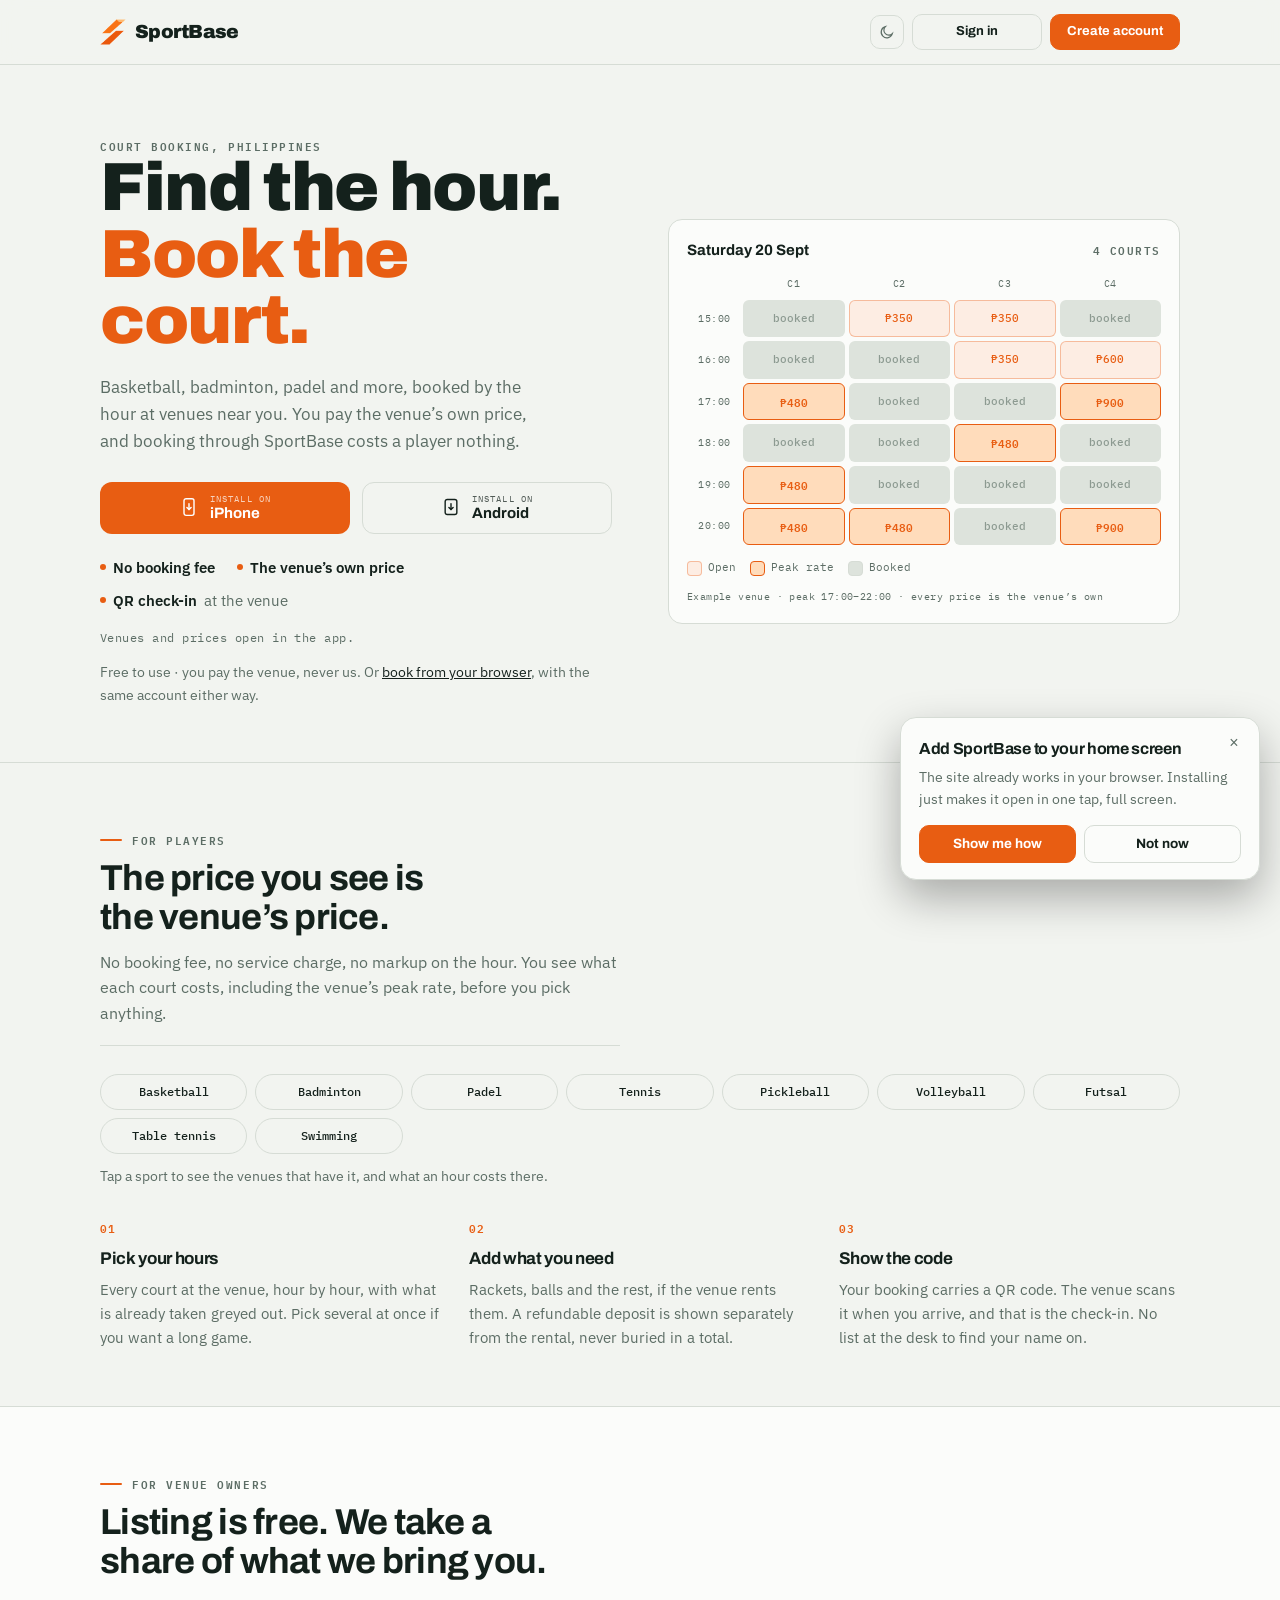
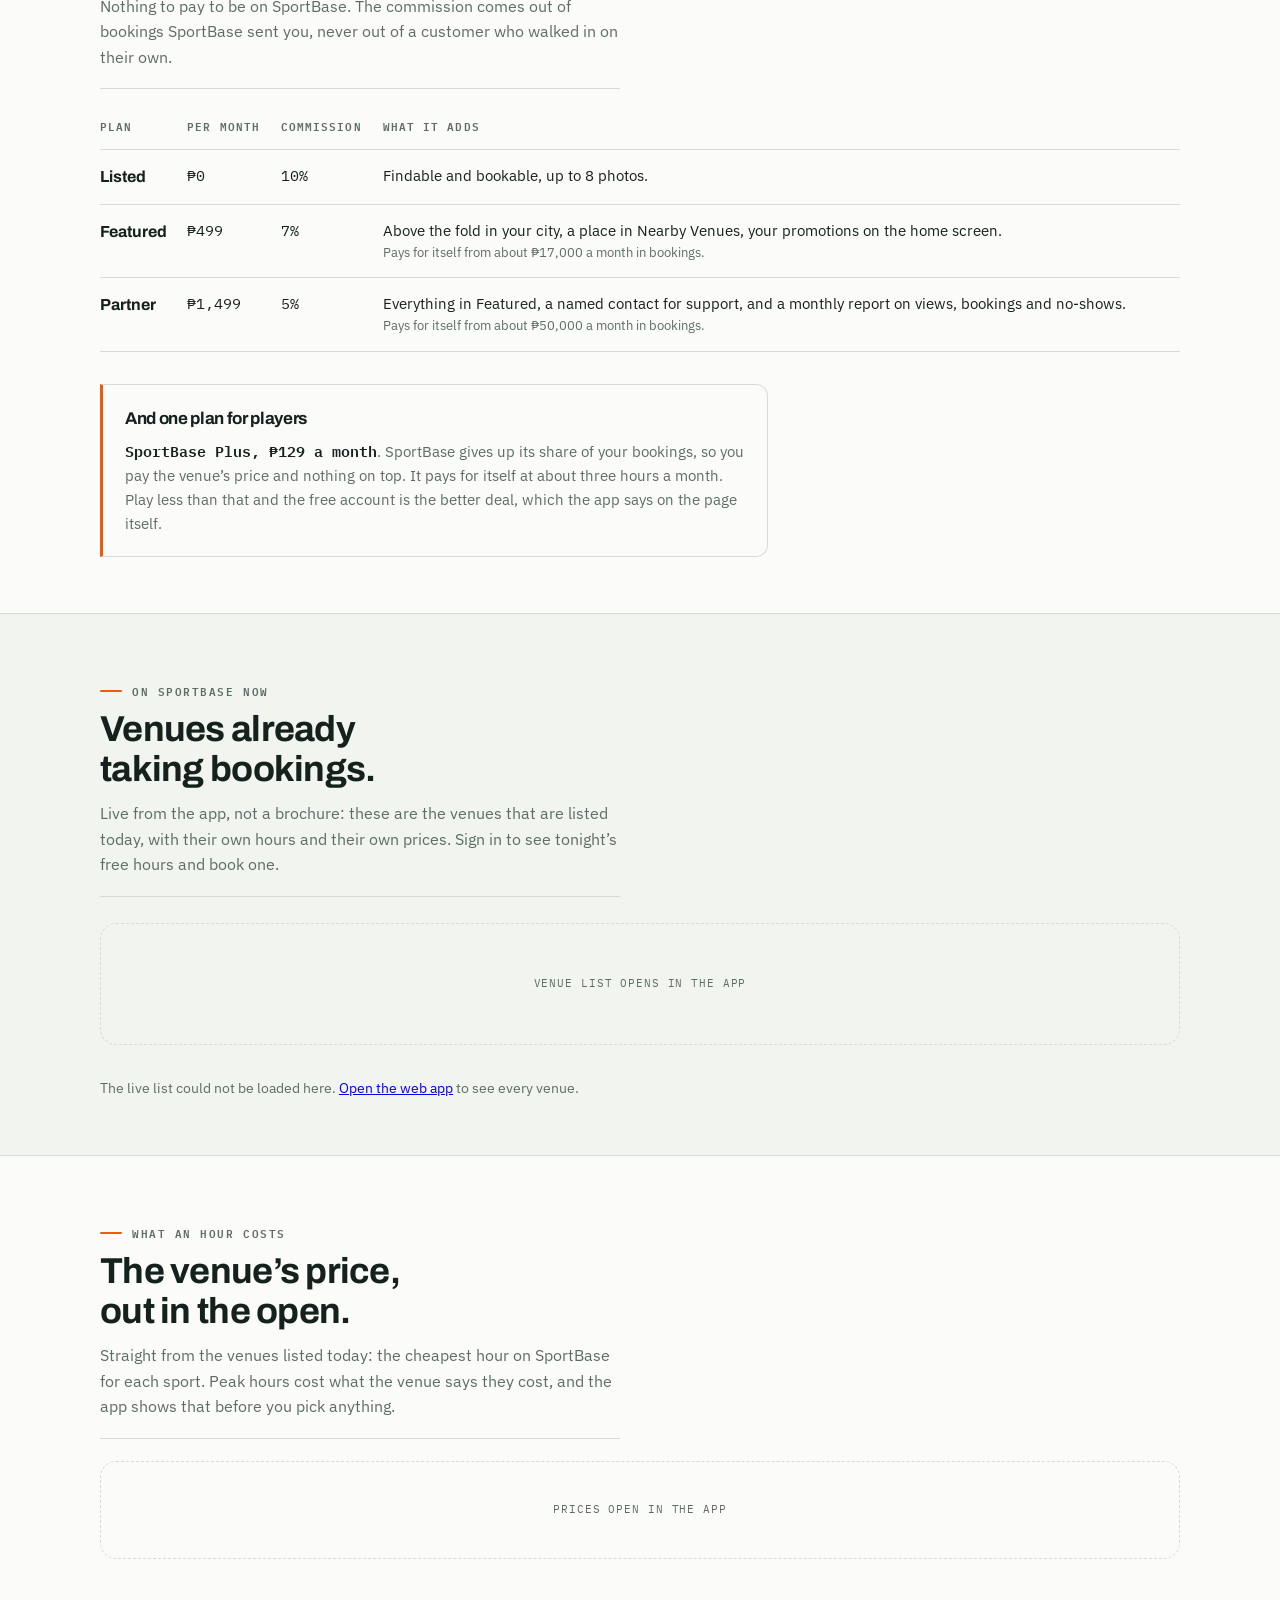
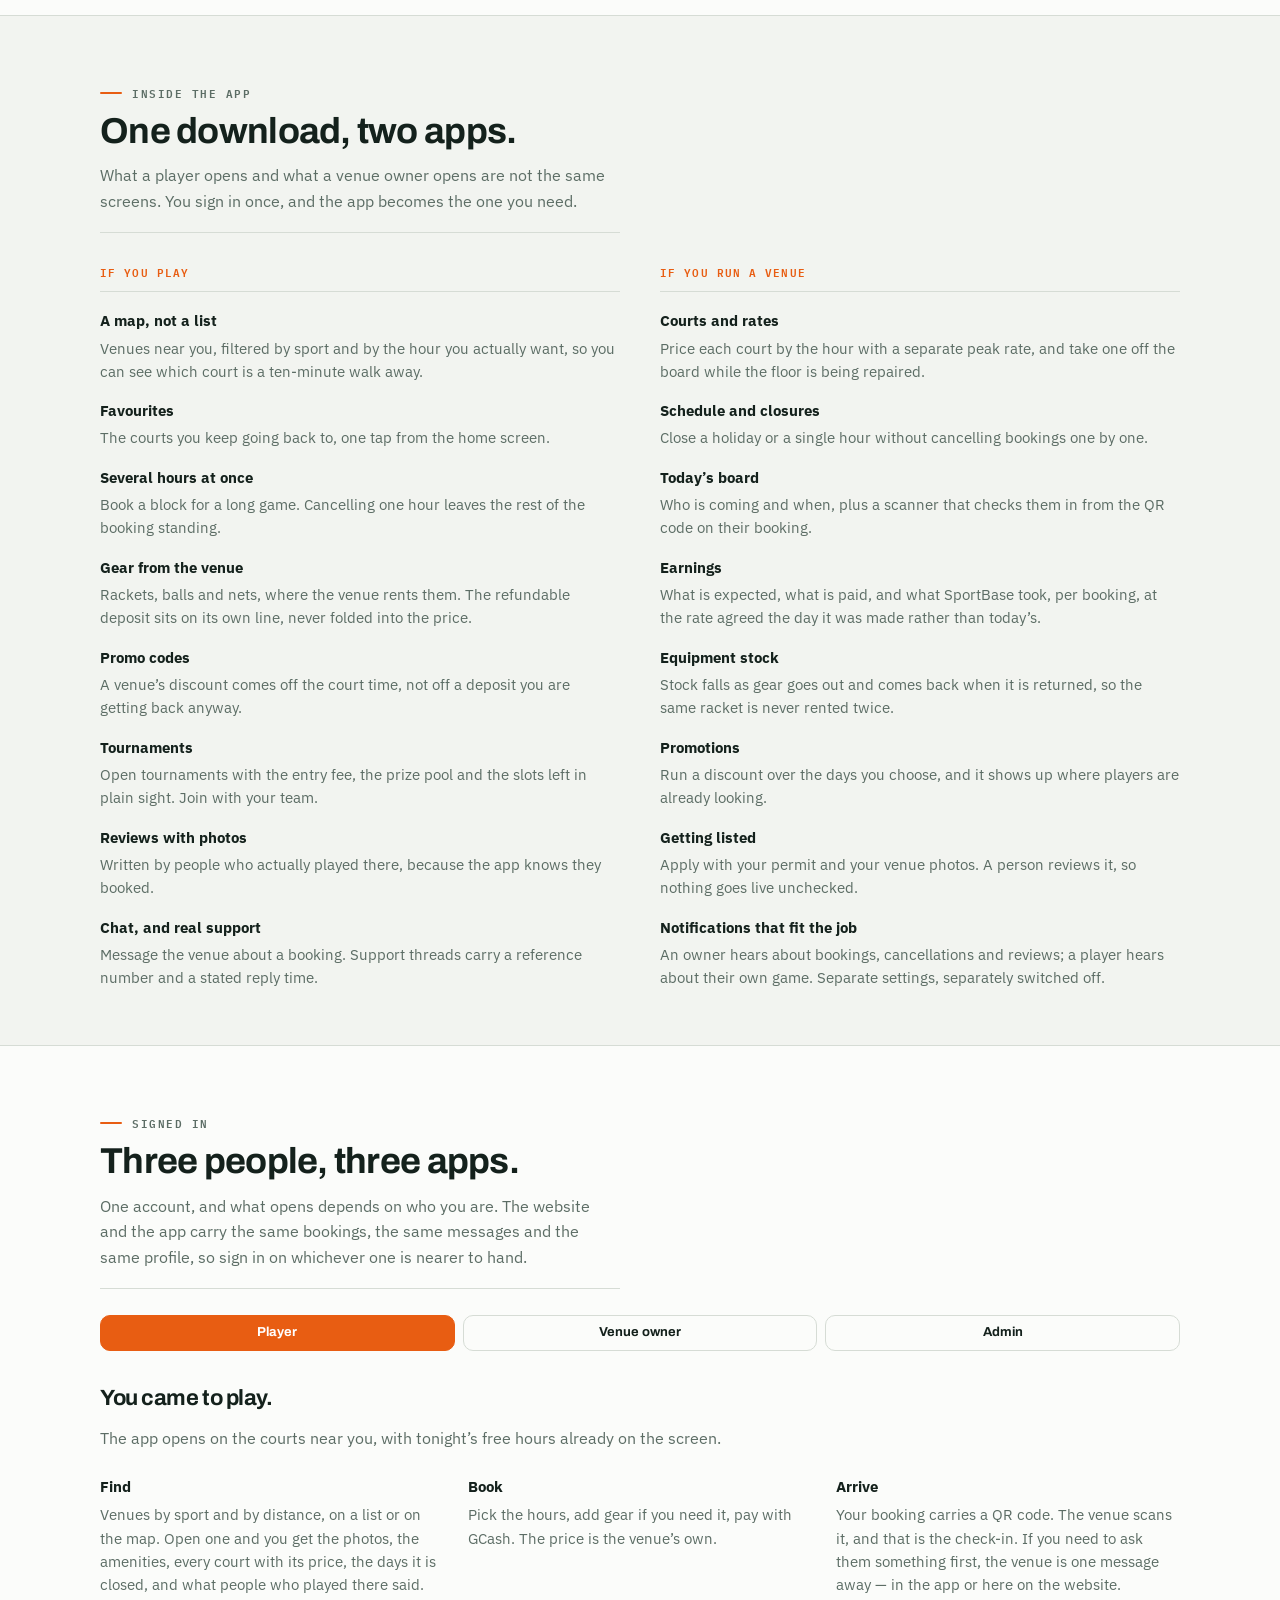
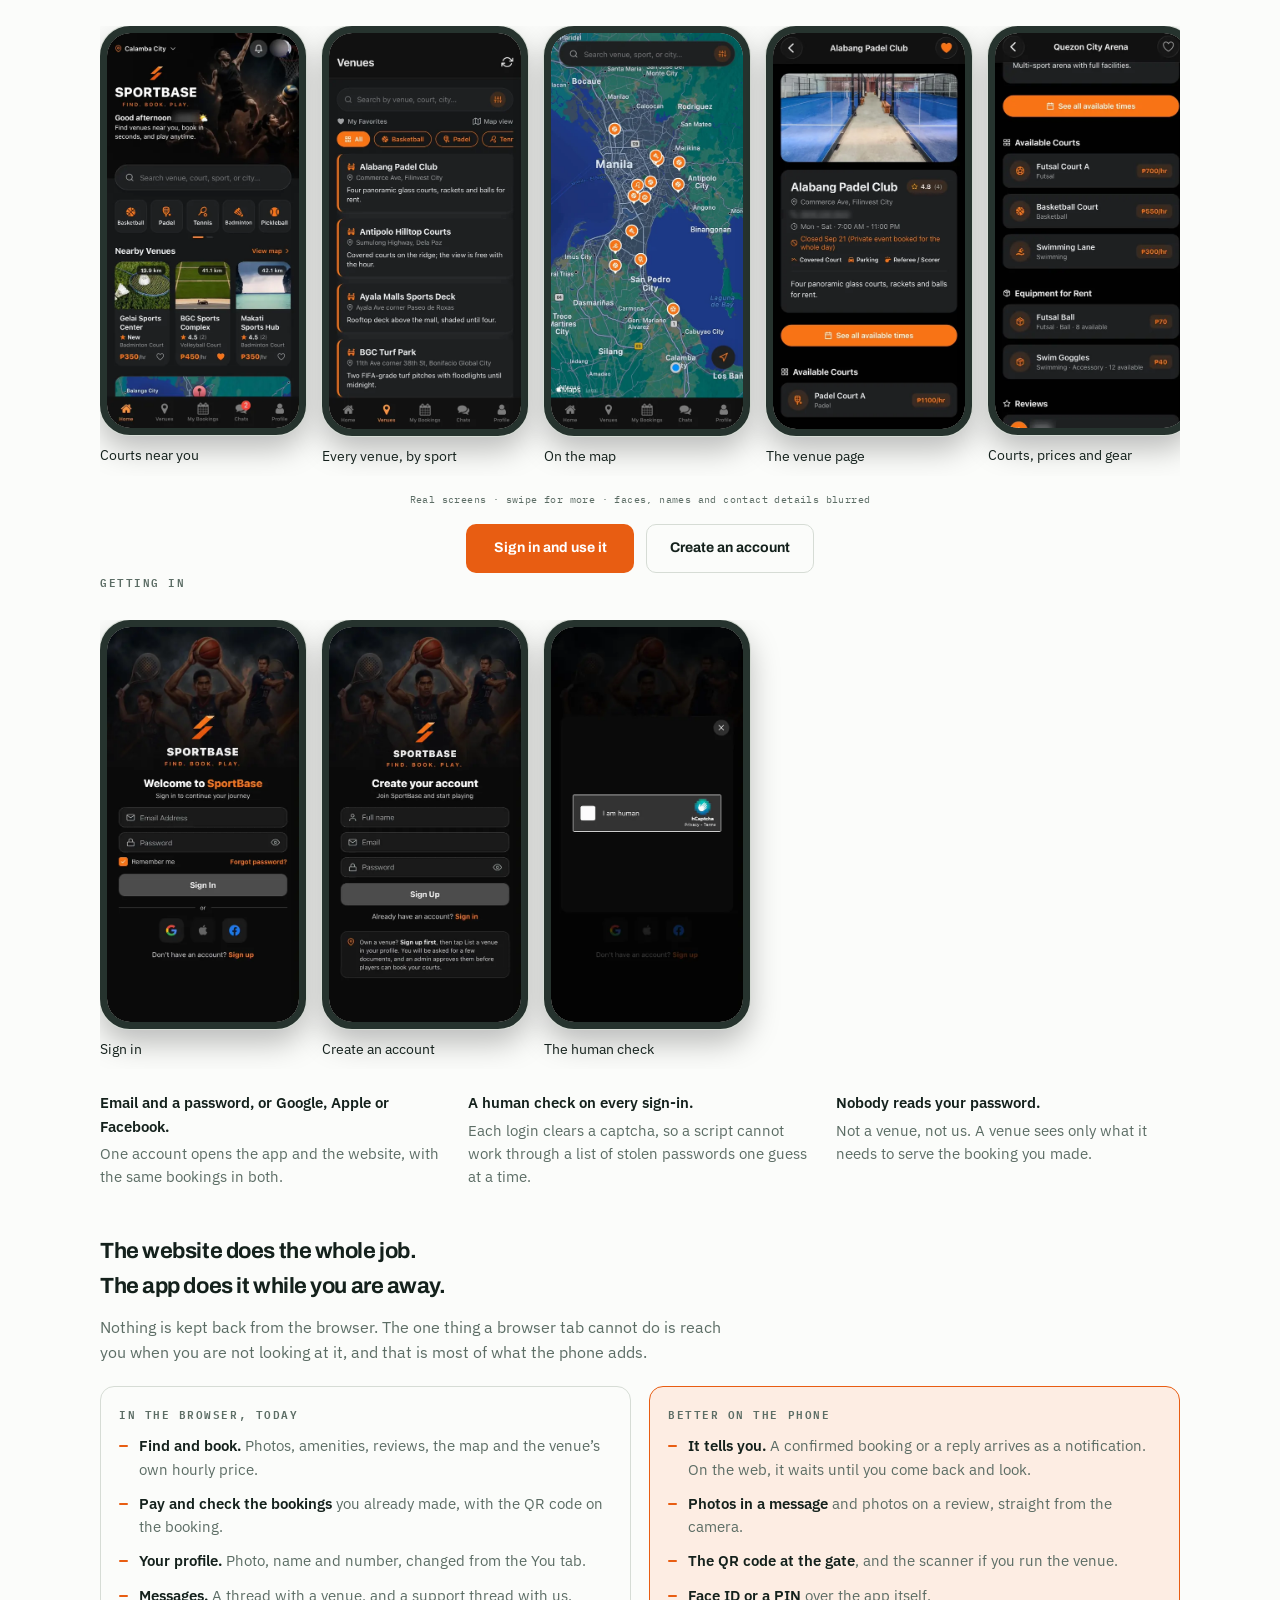
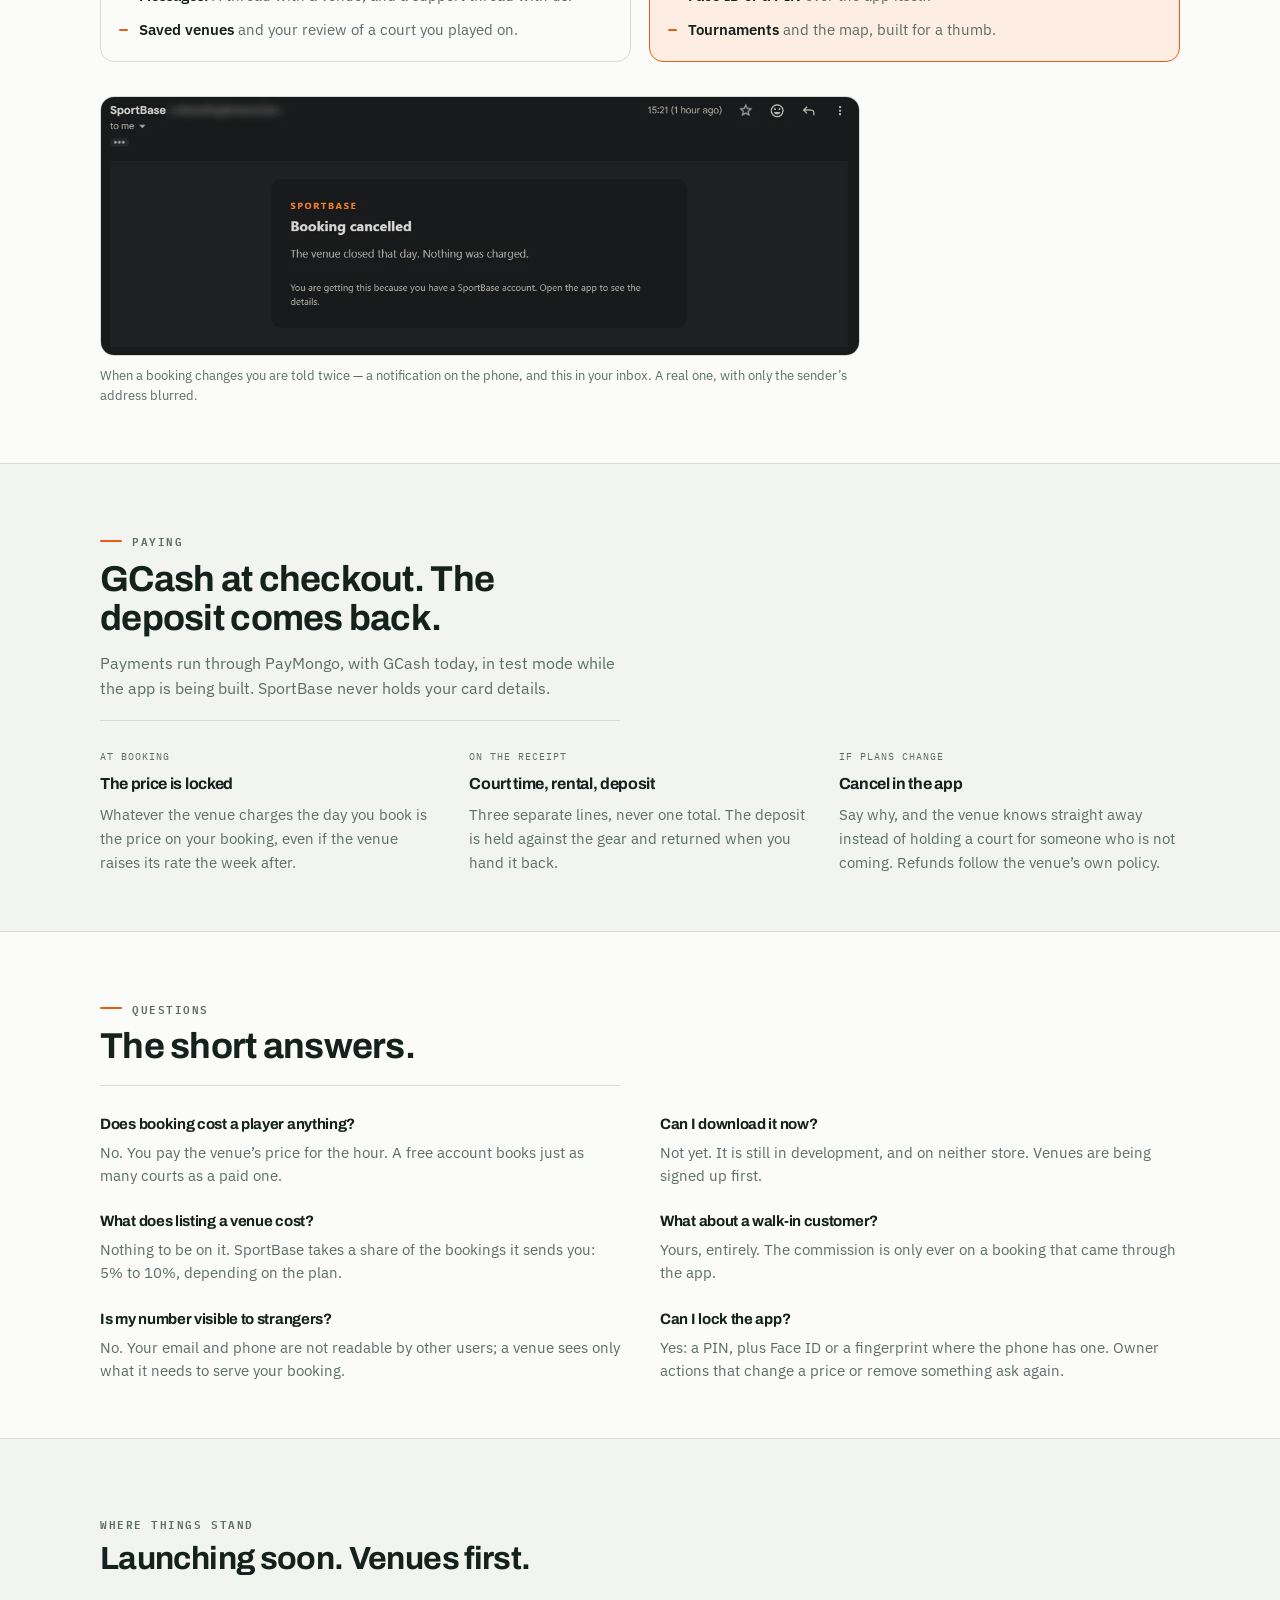
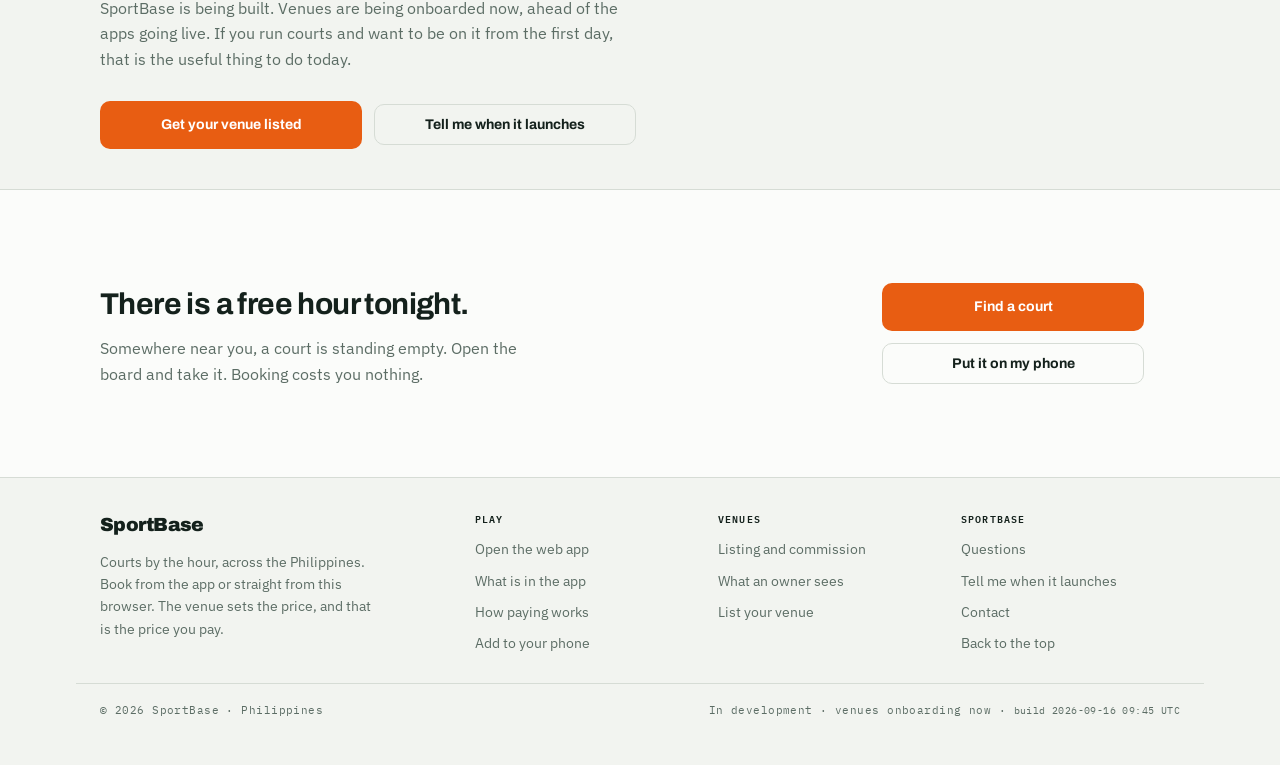
==== index.html @ 67e65ee2 "Fresh screenshots of the app as it stands, plus the messages screen" ====
<!doctype html>
<html lang="en">
<head>
<meta charset="utf-8">
<meta name="viewport" content="width=device-width, initial-scale=1, viewport-fit=cover">
<meta name="description" content="SportBase - book a basketball, badminton, padel or tennis court by the hour at venues across the Philippines. You pay the venue's price; booking costs a player nothing.">
<meta name="theme-color" content="#E85D12">
<meta property="og:title" content="SportBase: book a court by the hour">
<meta property="og:description" content="SportBase - book a basketball, badminton, padel or tennis court by the hour at venues across the Philippines. You pay the venue's price; booking costs a player nothing.">
<meta property="og:type" content="website">
<meta property="og:url" content="https://angelicamongaya8-design.github.io/sportbase-site/">
<link rel="icon" href="[data-uri]">
<title>SportBase</title>
<link rel="manifest" href="manifest.webmanifest">
<link rel="apple-touch-icon" href="icon-192.png">
<meta name="apple-mobile-web-app-capable" content="yes">
<meta name="apple-mobile-web-app-status-bar-style" content="black-translucent">
<meta name="apple-mobile-web-app-title" content="SportBase">
<link rel="preconnect" href="https://fonts.googleapis.com">
<link rel="preconnect" href="https://fonts.gstatic.com" crossorigin>
<link rel="stylesheet" href="https://fonts.googleapis.com/css2?family=Archivo:wght@500;700;900&family=IBM+Plex+Mono:wght@400;500;600&family=IBM+Plex+Sans:wght@400;500;600&display=swap">
<style>
  html { -webkit-text-size-adjust: 100%; }
  body { margin: 0; }
  img { max-width: 100%; }
  [hidden] { display: none !important; }

  /* --- a real install, where the browser can do one ------------------- */
  .install-live { margin-top: 18px; padding: 14px; border-radius: 12px; border: 1px solid var(--accent); background: var(--accent-soft); }
  .install-live p { margin-top: 8px; font-size: 13.5px; color: var(--muted); }
  .steps-note { margin-top: 12px; font-size: 13.5px; color: var(--muted); }
  .steps-note b { color: var(--ink); }
</style>
</head>
<body>
<style>
  /* ---------------------------------------------------------------
     Palette: a painted court floor. Off-white with a green bias for
     the ground, deep pine for ink, chalk for the lines, and the
     app's orange as the only accent, spent on the free hours in
     the grid and nowhere else that matters.
     --------------------------------------------------------------- */
  :root {
    --ground: #F2F4F0;
    --raised: #FBFCFA;
    --ink: #14211C;
    --muted: #5C6D65;
    --line: #D6DCD5;
    --accent: #E85D12;
    --accent-soft: #FDEDE3;
    --taken: #DDE3DC;
    --taken-ink: #8C9A91;
    --peak: #FFDCBB;
    --bezel: #26332E;
    --maxw: 1080px;
  }

  @media (prefers-color-scheme: dark) {
    :root:not([data-theme="light"]) {
      --ground: #0E1512;
      --raised: #151F1B;
      --ink: #E9EFEA;
      --muted: #94A49B;
      --line: #25322C;
      --accent: #FF7A2E;
      --accent-soft: #20150E;
      --taken: #1D2723;
      --taken-ink: #6C7C73;
      --peak: #4A2A11;
      --bezel: #33443D;
    }
  }

  :root[data-theme="dark"] {
    --ground: #0E1512;
    --raised: #151F1B;
    --ink: #E9EFEA;
    --muted: #94A49B;
    --line: #25322C;
    --accent: #FF7A2E;
    --accent-soft: #20150E;
    --taken: #1D2723;
    --taken-ink: #6C7C73;
    --peak: #4A2A11;
    --bezel: #33443D;
  }

  body {
    background: var(--ground);
    color: var(--ink);
    font-family: "IBM Plex Sans", system-ui, -apple-system, Segoe UI, sans-serif;
    font-size: 16px;
    line-height: 1.6;
    -webkit-font-smoothing: antialiased;
  }

  .wrap {
    max-width: var(--maxw);
    margin: 0 auto;
    padding-inline: 24px;
  }

  h1, h2, h3 {
    font-family: Archivo, system-ui, sans-serif;
    text-wrap: balance;
    margin: 0;
    letter-spacing: -0.02em;
  }

  p { margin: 0; }

  .eyebrow {
    font-family: "IBM Plex Mono", ui-monospace, monospace;
    font-size: 11px;
    font-weight: 600;
    letter-spacing: 0.14em;
    text-transform: uppercase;
    color: var(--muted);
  }

  /* --- masthead ------------------------------------------------- */
  .masthead {
    position: sticky;
    top: env(safe-area-inset-top, 0px);
    z-index: 10;
    background: color-mix(in srgb, var(--ground) 88%, transparent);
    backdrop-filter: blur(10px);
    border-bottom: 1px solid var(--line);
  }
  .masthead .wrap {
    display: flex;
    flex-wrap: nowrap;
    align-items: center;
    justify-content: space-between;
    gap: 16px;
    padding-block: 14px;
  }
  /* The buttons keep their size; the name gives way first. Without this the
     wordmark and the theme switch end up drawn on top of each other on a
     narrow phone. */
  .nav-actions { flex: 0 0 auto; }
  .wordmark {
    flex: 0 1 auto;
    min-width: 0;
    overflow: hidden;
    white-space: nowrap;
    color: var(--ink);
    text-decoration: none;
    font-family: Archivo, sans-serif;
    font-weight: 900;
    font-size: 19px;
    letter-spacing: -0.03em;
    display: flex;
    align-items: center;
    gap: 9px;
  }
  .pip {
    width: 11px; height: 11px;
    border-radius: 50%;
    background: var(--accent);
    flex: 0 0 auto;
  }
  .status-chip {
    font-family: "IBM Plex Mono", monospace;
    font-size: 11px;
    letter-spacing: 0.06em;
    color: var(--muted);
    border: 1px solid var(--line);
    border-radius: 999px;
    padding: 5px 11px;
    white-space: nowrap;
  }

  /* --- hero ----------------------------------------------------- */
  .hero { padding-block: 72px 56px; }
  .hero .wrap {
    display: grid;
    grid-template-columns: minmax(0, 1fr) minmax(0, 1fr);
    gap: 56px;
    align-items: center;
  }
  .hero h1 {
    font-weight: 900;
    font-size: clamp(40px, 6.2vw, 68px);
    line-height: 0.98;
  }
  .hero h1 .rule {
    display: block;
    color: var(--accent);
  }
  .lede {
    margin-top: 20px;
    font-size: 17px;
    color: var(--muted);
    max-width: 44ch;
  }
  .cta-row {
    margin-top: 28px;
    display: flex;
    flex-wrap: wrap;
    gap: 12px;
    align-items: center;
  }
  .btn {
    font-family: Archivo, sans-serif;
    font-weight: 700;
    font-size: 14px;
    text-decoration: none;
    border-radius: 10px;
    padding: 12px 20px;
    border: 1px solid transparent;
    display: inline-flex;
    align-items: center;
    gap: 8px;
    /* A <button> carries the browser's own grey until told otherwise, which
       is how a ghost button ended up a dark slab on a light page. */
    background: transparent;
    color: var(--ink);
    cursor: pointer;
  }
  .btn-primary { background: var(--accent); color: #fff; }
  .btn-ghost { border-color: var(--line); color: var(--ink); }
  .btn:focus-visible { outline: 2px solid var(--accent); outline-offset: 3px; }

  /* --- the grid: the actual thing the app is ---------------------- */
  .board {
    background: var(--raised);
    border: 1px solid var(--line);
    border-radius: 14px;
    padding: 18px;
  }
  .board-head {
    display: flex;
    align-items: baseline;
    justify-content: space-between;
    gap: 12px;
    margin-bottom: 14px;
  }
  .board-head strong {
    font-family: Archivo, sans-serif;
    font-size: 15px;
    font-weight: 700;
  }
  .grid {
    display: grid;
    grid-template-columns: 52px repeat(4, minmax(0, 1fr));
    gap: 4px;
    font-family: "IBM Plex Mono", monospace;
    font-variant-numeric: tabular-nums;
  }
  .col-head, .row-head {
    font-size: 10px;
    letter-spacing: 0.06em;
    color: var(--muted);
    text-transform: uppercase;
    display: flex;
    align-items: center;
  }
  .col-head { justify-content: center; padding-bottom: 4px; }
  .row-head { justify-content: flex-end; padding-right: 8px; }
  .slot {
    border-radius: 6px;
    padding: 9px 4px;
    font-size: 11px;
    font-weight: 500;
    text-align: center;
    border: 1px solid transparent;
  }
  .slot.free {
    background: var(--accent-soft);
    border-color: color-mix(in srgb, var(--accent) 34%, transparent);
    color: var(--accent);
  }
  .slot.peak {
    background: var(--peak);
    border-color: var(--accent);
    color: var(--accent);
    font-weight: 600;
  }
  .slot.taken {
    background: var(--taken);
    color: var(--taken-ink);
  }
  .legend {
    margin-top: 14px;
    display: flex;
    flex-wrap: wrap;
    gap: 14px;
    font-family: "IBM Plex Mono", monospace;
    font-size: 11px;
    color: var(--muted);
  }
  .key { display: flex; align-items: center; gap: 6px; }
  .swatch {
    width: 13px; height: 13px;
    border-radius: 4px;
    flex: 0 0 auto;
    border: 1px solid transparent;
  }
  .swatch.free {
    background: var(--accent-soft);
    border-color: color-mix(in srgb, var(--accent) 34%, transparent);
  }
  .swatch.peak {
    background: var(--peak);
    border-color: var(--accent);
  }
  .swatch.taken {
    background: var(--taken);
    border-color: var(--line);
  }
  .board-note {
    margin-top: 12px;
    font-family: "IBM Plex Mono", monospace;
    font-size: 10px;
    letter-spacing: 0.04em;
    color: var(--muted);
  }

  /* --- sections -------------------------------------------------- */
  section { padding-block: 56px; }
  .band { border-top: 1px solid var(--line); scroll-margin-top: 72px; }
  .sec-head { max-width: 52ch; }
  .sec-head h2 {
    margin-top: 10px;
    font-size: clamp(26px, 3.4vw, 36px);
    font-weight: 700;
    line-height: 1.1;
  }
  .sec-head p { margin-top: 12px; color: var(--muted); }

  .sports {
    margin-top: 28px;
    display: flex;
    flex-wrap: wrap;
    gap: 8px;
  }
  .sport {
    font-family: "IBM Plex Mono", monospace;
    font-size: 12px;
    border: 1px solid var(--line);
    border-radius: 999px;
    padding: 7px 13px;
    color: var(--muted);
  }
  .sport span { color: var(--ink); font-weight: 500; }

  /* Three steps, numbered because they genuinely happen in order. */
  .steps {
    margin-top: 32px;
    display: grid;
    grid-template-columns: repeat(3, minmax(0, 1fr));
    gap: 28px;
  }
  .step-n {
    font-family: "IBM Plex Mono", monospace;
    font-size: 11px;
    font-weight: 600;
    color: var(--accent);
    letter-spacing: 0.1em;
  }
  .step h3 {
    margin-top: 8px;
    font-size: 17px;
    font-weight: 700;
  }
  .step p { margin-top: 6px; color: var(--muted); font-size: 15px; }

  /* Owner plans: a table, because it is one. */
  .plans {
    margin-top: 28px;
    width: 100%;
    border-collapse: collapse;
    font-size: 15px;
  }
  .plans th, .plans td {
    text-align: left;
    padding: 14px 16px 14px 0;
    border-bottom: 1px solid var(--line);
    vertical-align: top;
  }
  .plans thead th {
    font-family: "IBM Plex Mono", monospace;
    font-size: 11px;
    letter-spacing: 0.1em;
    text-transform: uppercase;
    color: var(--muted);
    font-weight: 600;
    padding-top: 0;
  }
  .plans td.num {
    font-family: "IBM Plex Mono", monospace;
    font-variant-numeric: tabular-nums;
    white-space: nowrap;
  }
  .plans tbody th {
    font-family: Archivo, sans-serif;
    font-weight: 700;
    font-size: 16px;
  }
  .plans td small { display: block; color: var(--muted); font-size: 13px; }
  .table-scroll { overflow-x: auto; }

  .player-note {
    margin-top: 32px;
    border: 1px solid var(--line);
    border-left: 3px solid var(--accent);
    border-radius: 0 12px 12px 0;
    background: var(--raised);
    padding: 20px 22px;
    max-width: 62ch;
  }
  .player-note h3 { font-size: 17px; font-weight: 700; }
  .player-note p { margin-top: 8px; color: var(--muted); font-size: 15px; }
  .player-note .price {
    font-family: "IBM Plex Mono", monospace;
    color: var(--ink);
    font-weight: 600;
  }

  /* --- closing --------------------------------------------------- */
  .closing { padding-block: 64px 40px; }
  .closing h2 { font-size: clamp(24px, 3.2vw, 32px); font-weight: 700; }
  .closing p { margin-top: 12px; color: var(--muted); max-width: 52ch; }

  footer {
    border-top: 1px solid var(--line);
    padding-block: 24px 40px;
    font-family: "IBM Plex Mono", monospace;
    font-size: 11px;
    letter-spacing: 0.04em;
    color: var(--muted);
  }
  footer .wrap {
    display: flex;
    flex-wrap: wrap;
    gap: 10px 24px;
    justify-content: space-between;
  }

  @media (max-width: 860px) {
    .hero .wrap { grid-template-columns: minmax(0, 1fr); gap: 36px; }
    .steps { grid-template-columns: minmax(0, 1fr); gap: 24px; }
    .hero { padding-block: 48px 40px; }
  }

  /* --- inside the app --------------------------------------------- */
  .cols { margin-top: 30px; display: grid; grid-template-columns: repeat(2, minmax(0, 1fr)); gap: 32px 40px; }
  .col > h3 { font-family: "IBM Plex Mono", monospace; font-size: 11px; letter-spacing: 0.1em; text-transform: uppercase; color: var(--accent); font-weight: 600; padding-bottom: 10px; border-bottom: 1px solid var(--line); }
  .feats { margin-top: 16px; display: flex; flex-direction: column; gap: 15px; }
  .feat b { font-size: 15px; font-weight: 700; }
  .feat p { margin-top: 3px; color: var(--muted); font-size: 14.5px; }

  /* --- paying ------------------------------------------------------ */
  .facts { margin-top: 28px; display: grid; grid-template-columns: repeat(3, minmax(0, 1fr)); gap: 28px; }
  .fact .tag { font-family: "IBM Plex Mono", monospace; font-size: 10px; letter-spacing: 0.1em; text-transform: uppercase; color: var(--muted); }
  .fact h3 { margin-top: 6px; font-size: 16px; font-weight: 700; }
  .fact p.body { margin-top: 6px; color: var(--muted); font-size: 15px; }

  /* --- questions --------------------------------------------------- */
  .faq { margin-top: 26px; display: grid; grid-template-columns: repeat(2, minmax(0, 1fr)); gap: 22px 40px; }
  .q h3 { font-size: 15px; font-weight: 700; }
  .q p { margin-top: 5px; color: var(--muted); font-size: 14.5px; }

  @media (max-width: 860px) {
    .cols, .facts, .faq { grid-template-columns: minmax(0, 1fr); }
  }
  /* The status chip is one long line; on a phone it must be allowed to wrap
     rather than run off the right edge of the masthead. */
  @media (max-width: 520px) {
    .masthead .wrap { gap: 10px; }
    .status-chip { white-space: normal; font-size: 10px; padding: 4px 9px; }
  }

  /* --- install buttons --------------------------------------------- */
  .stores { margin-top: 26px; display: flex; flex-wrap: wrap; gap: 12px; }
  .btn-store { font-family: Archivo, sans-serif; text-decoration: none; border: 1px solid transparent; border-radius: 12px; padding: 10px 18px 11px; display: inline-flex; align-items: center; gap: 11px; cursor: pointer; }
  .btn-store.solid { background: var(--accent); color: #fff; }
  .btn-store.outline { border-color: var(--line); color: var(--ink); background: transparent; }
  .btn-store svg { width: 20px; height: 20px; flex: 0 0 auto; }
  .btn-store .lines { text-align: left; }
  .btn-store small { display: block; font-family: "IBM Plex Mono", monospace; font-size: 9px; letter-spacing: 0.12em; text-transform: uppercase; opacity: 0.72; }
  .btn-store strong { display: block; font-size: 15px; font-weight: 700; line-height: 1.2; }
  .btn-store:focus-visible { outline: 2px solid var(--accent); outline-offset: 3px; }
  .cta-note { margin-top: 14px; font-size: 14px; color: var(--muted); }
  .cta-note a { color: var(--ink); }
  .linkish { border: 0; background: none; padding: 0; font: inherit; color: var(--ink); text-decoration: underline; text-underline-offset: 3px; cursor: pointer; }
  .btn-chip { font-family: Archivo, sans-serif; font-weight: 700; font-size: 13px; border: 0; border-radius: 999px; padding: 8px 16px; background: var(--accent); color: #fff; cursor: pointer; white-space: nowrap; }
  .btn-chip:focus-visible { outline: 2px solid var(--accent); outline-offset: 3px; }

  /* --- the "not yet" dialog ---------------------------------------- */
  .modal[hidden] { display: none !important; }
  .modal { position: fixed; inset: 0; z-index: 50; display: grid; place-items: center; padding: 20px; }
  .modal-scrim { position: absolute; inset: 0; background: color-mix(in srgb, #000 66%, transparent); }
  .modal-card { position: relative; box-sizing: border-box; width: min(430px, 100%); background: var(--raised); border: 1px solid var(--line); border-radius: 16px; padding: 26px 24px 22px; box-shadow: 0 26px 64px rgba(0, 0, 0, 0.38); animation: rise 160ms ease-out; }
  @keyframes rise { from { transform: translateY(8px); opacity: 0; } to { transform: none; opacity: 1; } }
  @media (prefers-reduced-motion: reduce) { .modal-card { animation: none; } }
  .modal-card h2 { margin-top: 8px; font-size: 24px; font-weight: 700; }
  .modal-card .say { margin-top: 12px; color: var(--muted); font-size: 15px; }
  .modal-actions { margin-top: 20px; display: flex; flex-wrap: wrap; gap: 10px; }
  .modal-fine { margin-top: 14px; font-family: "IBM Plex Mono", monospace; font-size: 10px; letter-spacing: 0.04em; color: var(--muted); }
  .modal-close { position: absolute; top: 12px; right: 12px; width: 30px; height: 30px; border-radius: 8px; border: 1px solid var(--line); background: transparent; color: var(--muted); font-size: 17px; line-height: 1; cursor: pointer; }
  .modal-close:hover { color: var(--ink); }

  /* --- the mark, the nav, the theme switch -------------------------- */
  .mark { width: 26px; height: 26px; flex: 0 0 auto; }
  .nav-actions { display: flex; align-items: center; gap: 8px; }
  .icon-btn { width: 34px; height: 34px; display: grid; place-items: center; border-radius: 10px; border: 1px solid var(--line); background: transparent; color: var(--muted); cursor: pointer; }
  .icon-btn:hover { color: var(--ink); }
  .icon-btn svg { width: 16px; height: 16px; }
  .nav-btn { font-family: Archivo, sans-serif; font-weight: 700; font-size: 13px; border-radius: 10px; padding: 9px 15px; cursor: pointer; border: 1px solid var(--line); background: transparent; color: var(--ink); white-space: nowrap; display: inline-flex; align-items: center; justify-content: center; text-decoration: none; line-height: 1.2; }
  .nav-btn.filled { background: var(--accent); border-color: var(--accent); color: #fff; }
  /* On a narrow phone the header runs out of room, so the second button
     says the same thing in fewer letters rather than pushing the page
     sideways. */
  .nav-btn .short { display: none; }
  @media (max-width: 620px) {
    .nav-btn .long { display: none; }
    .nav-btn .short { display: inline; }
  }
  .icon-btn:focus-visible, .nav-btn:focus-visible { outline: 2px solid var(--accent); outline-offset: 3px; }

  /* --- the install prompt that sits at the bottom -------------------- */
  .prompt[hidden] { display: none !important; }
  .prompt {
    position: fixed;
    right: 20px;
    bottom: calc(20px + env(safe-area-inset-bottom, 0px));
    z-index: 40;
    width: min(360px, calc(100vw - 32px));
    box-sizing: border-box;
    background: var(--raised);
    border: 1px solid var(--line);
    border-radius: 16px;
    padding: 18px 18px 16px;
    box-shadow: 0 18px 44px rgba(0, 0, 0, 0.3);
    animation: rise 220ms ease-out;
  }
  .prompt h3 { font-size: 16px; font-weight: 700; padding-right: 22px; }
  .prompt p { margin-top: 4px; color: var(--muted); font-size: 14px; }
  .prompt-row { margin-top: 14px; display: flex; flex-wrap: wrap; gap: 8px; }
  .prompt-row .nav-btn { padding: 10px 16px; font-size: 13.5px; }
  .prompt-close { position: absolute; top: 12px; right: 12px; width: 26px; height: 26px; border: 0; border-radius: 7px; background: transparent; color: var(--muted); font-size: 16px; line-height: 1; cursor: pointer; }
  .prompt-close:hover { color: var(--ink); }
  @media (max-width: 520px) {
    .prompt { right: 16px; left: 16px; width: auto; }
  }

  /* --- signed-in preview -------------------------------------------- */
  .roleswitch { margin-top: 26px; display: flex; flex-wrap: wrap; gap: 8px; }
  /* --- the app, in phones ----------------------------------------------
     Real screenshots, not a drawing. Faces, names, email addresses, phone
     numbers and street addresses are blurred out of them before they ship.
     A rail beats one big phone: more of the app is visible at once, and the
     words beside it stop having to prop up a column twice their height. */
  .role-copy { margin-top: 30px; }
  .role-copy h3 { font-size: 22px; font-weight: 700; }
  .role-copy > p { margin-top: 10px; color: var(--muted); max-width: 680px; }
  .role-points { margin-top: 22px; display: grid; grid-template-columns: repeat(3, minmax(0, 1fr)); gap: 24px; }
  .role-points b { font-size: 15px; }
  .role-points p { margin-top: 4px; color: var(--muted); font-size: 14.5px; }
  @media (max-width: 760px) { .role-points { grid-template-columns: minmax(0, 1fr); gap: 15px; } }

  .gallery {
    margin-top: 30px; display: grid; grid-auto-flow: column; grid-auto-columns: 206px;
    gap: 16px; overflow-x: auto; scroll-snap-type: x proximity;
    padding-bottom: 10px; scrollbar-width: thin;
  }
  .gallery::-webkit-scrollbar { height: 5px; }
  .gallery::-webkit-scrollbar-thumb { background: var(--line); border-radius: 3px; }
  .gallery figure { margin: 0; scroll-snap-align: start; }
  .gallery .frame {
    border: 7px solid var(--bezel); border-radius: 30px; overflow: hidden;
    background: #0B0B0B; line-height: 0;
    box-shadow: inset 0 0 0 1px var(--line), 0 0 0 1px var(--line), 0 14px 30px rgba(0, 0, 0, 0.26);
  }
  .gallery img { display: block; width: 100%; height: auto; border-radius: 23px; }
  .gallery figcaption { margin-top: 11px; font-size: 13.5px; color: var(--ink); line-height: 1.4; }

  /* The two screens that answer "how do I get in" sit beside the answer. */
  .gate-list { margin-top: 22px; display: grid; grid-template-columns: repeat(3, minmax(0, 1fr)); gap: 24px; }
  .gate-list div { font-size: 15px; color: var(--muted); line-height: 1.55; }
  .gate-list b { display: block; color: var(--ink); font-weight: 600; margin-bottom: 4px; }
  @media (max-width: 760px) { .gate-list { grid-template-columns: minmax(0, 1fr); gap: 16px; } }
  .mailshot { margin-top: 34px; max-width: 760px; }
  .mailshot figure { margin: 0; }
  .mailshot .shot { border: 1px solid var(--line); border-radius: 14px;
    overflow: hidden; background: #0B0B0B; line-height: 0; }
  .mailshot img { display: block; width: 100%; height: auto; }
  .mailshot figcaption { margin-top: 10px; font-size: 13px; color: var(--muted);
    line-height: 1.6; }
  .sec-sub { margin-top: 46px; max-width: 640px; }
  .sec-sub h3 { font-size: 22px; font-weight: 700; }
  .sec-sub p { margin-top: 10px; color: var(--muted); }
  .split { margin-top: 20px; display: grid; grid-template-columns: repeat(2, minmax(0, 1fr)); gap: 18px; align-items: start; }
  .split-col { border: 1px solid var(--line); border-radius: 14px; background: var(--raised); padding: 18px 18px 20px; }
  .split-col.lead { border-color: var(--accent); background: var(--accent-soft); }
  .split-col ul { margin: 12px 0 0; padding: 0; list-style: none; display: grid; gap: 11px; }
  .split-col li { position: relative; padding-left: 20px; font-size: 15px; color: var(--muted); line-height: 1.55; }
  .split-col li::before { content: ""; position: absolute; left: 0; top: 11px; width: 9px; height: 2px; border-radius: 1px; background: var(--accent); }
  .split-col li b { color: var(--ink); font-weight: 600; }
  @media (max-width: 720px) { .split { grid-template-columns: minmax(0, 1fr); } }
  #preview .screen-note { margin-top: 16px; text-align: center; }
  #preview .cta-row { margin-top: 16px; justify-content: center; }
  #preview .cta-row .btn { flex: 0 1 auto; min-width: 168px; max-width: 210px; }
  .screen-note { margin-top: 10px; font-family: "IBM Plex Mono", monospace; font-size: 10px; letter-spacing: 0.04em; color: var(--muted); }

  /* --- the sign-in panel --------------------------------------------- */
  .tabs { display: flex; gap: 4px; padding: 4px; border: 1px solid var(--line); border-radius: 12px; margin-top: 14px; }
  .tab { flex: 1; border: 0; border-radius: 9px; padding: 9px 10px; background: transparent; color: var(--muted); font-family: Archivo, sans-serif; font-weight: 700; font-size: 13px; cursor: pointer; }
  .tab[aria-selected="true"] { background: var(--accent); color: #fff; }
  .field { margin-top: 13px; }
  .field label { display: block; font-family: "IBM Plex Mono", monospace; font-size: 10px; letter-spacing: 0.1em; text-transform: uppercase; color: var(--muted); }
  .field input { margin-top: 6px; width: 100%; box-sizing: border-box; padding: 11px 12px; border-radius: 10px; border: 1px solid var(--line); background: var(--ground); color: var(--ink); font-family: inherit; font-size: 15px; }
  .field input:focus-visible { outline: 2px solid var(--accent); outline-offset: 1px; }
  .roles { display: flex; gap: 8px; margin-top: 6px; }
  .role { flex: 1; border: 1px solid var(--line); border-radius: 10px; padding: 10px 11px; background: transparent; color: var(--ink); font-family: inherit; font-size: 13.5px; text-align: left; cursor: pointer; }
  .role span { display: block; color: var(--muted); font-size: 11.5px; }
  .role[aria-pressed="true"] { border-color: var(--accent); background: var(--accent-soft); }
  .auth-submit { margin-top: 18px; width: 100%; justify-content: center; border: 0; font-family: Archivo, sans-serif; font-weight: 700; font-size: 14px; border-radius: 10px; padding: 13px 20px; background: var(--accent); color: #fff; cursor: pointer; }
  .auth-fine { margin-top: 12px; font-size: 12.5px; color: var(--muted); }
  .auth-fine a { color: var(--ink); }
  [hidden] { display: none !important; }
  @media (max-width: 860px) {
    .tiles { grid-template-columns: repeat(3, minmax(0, 1fr)); }
  }

  /* --- the install guide --------------------------------------------- */
  .steps-ol { margin: 16px 0 0; padding: 0; list-style: none; display: flex; flex-direction: column; gap: 11px; }
  .steps-ol li { display: grid; grid-template-columns: 22px minmax(0, 1fr); gap: 10px; align-items: start; font-size: 14.5px; color: var(--muted); }
  .steps-ol li b { color: var(--ink); font-weight: 600; }
  .step-num { font-family: "IBM Plex Mono", monospace; font-size: 10px; font-weight: 600; color: var(--accent); border: 1px solid var(--line); border-radius: 7px; height: 22px; display: grid; place-items: center; }
  .note-line { margin-top: 16px; padding-top: 13px; border-top: 1px solid var(--line); font-size: 13px; color: var(--muted); }
  .note-line b { color: var(--ink); }
  .note-line a { color: var(--ink); }
  .copy-row { margin-top: 10px; display: flex; flex-wrap: wrap; gap: 8px; }
  .copy-btn { font-family: "IBM Plex Mono", monospace; font-size: 12px; border: 1px solid var(--line); border-radius: 9px; padding: 8px 12px; background: transparent; color: var(--ink); cursor: pointer; }
  .copy-btn:hover { border-color: var(--accent); }
  .copy-btn:focus-visible { outline: 2px solid var(--accent); outline-offset: 2px; }

  /* --- footer --------------------------------------------------------- */
  footer .foot { display: grid; grid-template-columns: minmax(0, 1.6fr) repeat(3, minmax(0, 1fr)); gap: 32px 24px; padding-block: 8px 28px; }
  .foot-brand .name { font-family: Archivo, sans-serif; font-weight: 900; font-size: 19px; letter-spacing: -0.03em; color: var(--ink); text-transform: none; }
  .foot-brand p { margin-top: 10px; color: var(--muted); font-family: "IBM Plex Sans", sans-serif; font-size: 14px; letter-spacing: 0; max-width: 34ch; text-transform: none; }
  .foot-col h3 { font-family: "IBM Plex Mono", monospace; font-size: 10px; letter-spacing: 0.12em; text-transform: uppercase; color: var(--ink); font-weight: 600; }
  .foot-col ul { margin: 12px 0 0; padding: 0; list-style: none; display: flex; flex-direction: column; gap: 9px; }
  .foot-col a, .foot-col .linkish { font-family: "IBM Plex Sans", sans-serif; font-size: 14px; letter-spacing: 0; color: var(--muted); text-decoration: none; text-align: left; }
  .foot-col a:hover, .foot-col .linkish:hover { color: var(--accent); }
  .foot-base { display: flex; flex-wrap: wrap; gap: 10px 24px; justify-content: space-between; border-top: 1px solid var(--line); padding-block: 18px 6px; }
  @media (max-width: 860px) {
    footer .foot { grid-template-columns: repeat(2, minmax(0, 1fr)); }
    .foot-brand { grid-column: 1 / -1; }
  }

  /* --- live venues ---------------------------------------------------- */
  .venue-grid { margin-top: 26px; display: grid; grid-template-columns: repeat(auto-fill, minmax(260px, 1fr)); gap: 16px; }
  .vcard { border: 1px solid var(--line); border-radius: 16px; overflow: hidden; background: var(--raised); display: flex; flex-direction: column; text-decoration: none; color: var(--ink); }
  .vcard:hover { border-color: var(--accent); }
  .vshot { aspect-ratio: 16 / 10; background: var(--accent-soft); display: block; width: 100%; object-fit: cover; }
  .vshot-blank { display: grid; place-items: center; font-family: "IBM Plex Mono", monospace; font-size: 10px; letter-spacing: 0.12em; text-transform: uppercase; color: var(--muted); }
  .vbody { padding: 14px 15px 16px; display: flex; flex-direction: column; gap: 6px; }
  .vbody b { font-family: Archivo, sans-serif; font-size: 16px; }
  .vbody .where { color: var(--muted); font-size: 13.5px; }
  .vmeta { margin-top: 4px; display: flex; flex-wrap: wrap; gap: 6px; align-items: center; }
  .vtag { font-family: "IBM Plex Mono", monospace; font-size: 10px; border: 1px solid var(--line); border-radius: 999px; padding: 4px 9px; color: var(--muted); }
  .vtag.rate { color: var(--accent); border-color: var(--accent); }
  .venue-note { margin-top: 16px; font-size: 14px; color: var(--muted); }
  .skeleton { border: 1px dashed var(--line); border-radius: 16px; min-height: 220px; display: grid; place-items: center; color: var(--muted); font-family: "IBM Plex Mono", monospace; font-size: 11px; letter-spacing: 0.08em; text-transform: uppercase; }

  /* --- the dialog has to fit on a phone -------------------------------- */
  .modal { overflow-y: auto; padding: 16px; }
  .modal-card { max-height: calc(100dvh - 32px); overflow-y: auto; -webkit-overflow-scrolling: touch; }

  /* --- touch sizes ----------------------------------------------------- */
  @media (max-width: 720px) {
    .btn, .nav-btn, .btn-store, .icon-btn { box-sizing: border-box; min-height: 44px; }
    .hero { padding-block: 32px 28px; }
    section { padding-block: 40px; }
    .board { padding: 13px; }
    .grid { grid-template-columns: 42px repeat(4, minmax(0, 1fr)); gap: 3px; }
    .slot { padding: 8px 2px; font-size: 10px; }
    .col-head, .row-head { font-size: 9px; }
    .row-head { padding-right: 5px; }
    .legend { gap: 10px; font-size: 10px; }
    .board-note { font-size: 9px; }
    .prompt { padding: 15px 15px 14px; border-radius: 14px; }
    .prompt h3 { font-size: 15px; }
    .prompt p { font-size: 13px; }
    .cta-note { font-size: 13.5px; }
    .plans th, .plans td { padding-right: 12px; }
    .foot-col ul { gap: 11px; }
  }
  @media (max-width: 370px) {
    /* Below this the name is what has to go, not the way in. */
    .brandname { display: none; }
  }
  @media (max-width: 400px) {
    .wrap { padding-inline: 16px; }
    .wordmark { font-size: 17px; }
    .nav-btn { font-size: 12px; padding: 9px 11px; }
    .masthead .wrap { gap: 8px; }
    .wordmark { gap: 7px; }
    .btn-store { padding: 9px 14px 10px; }
    .btn-store strong { font-size: 14px; }
  }

  /* --- the sample screens answer a tap -------------------------------- */
  .tabbar button {
    border: 1px solid var(--line); background: transparent; padding: 6px 9px;
    border-radius: 999px; font: inherit; font-family: "IBM Plex Mono", monospace;
    font-size: 9px; letter-spacing: 0.04em; text-transform: uppercase;
    color: var(--muted); cursor: pointer;
  }
  .tabbar button:hover { border-color: var(--accent); color: var(--accent); }
  .tabbar button[aria-current="page"] { border-color: var(--accent); background: var(--accent-soft); color: var(--accent); }

  /* --- reading on a phone --------------------------------------------- */
  @media (max-width: 820px) {
    body { font-size: 16.5px; line-height: 1.6; }
    .lede { font-size: 17px; }
    .sec-head p { font-size: 16px; }
    .step p, .feat p, .role-points p, .q p, .fact p.body, .vbody .where, .plans td, .player-note p { font-size: 15.5px; }
    .feat b, .role-points b, .q h3 { font-size: 16.5px; }
    .note-line, .cta-note, .venue-note, .auth-fine, .steps-ol li { font-size: 15px; }
    .plans td small { font-size: 14px; }
    .eyebrow { font-size: 11.5px; }
    .vtag, .pill, .sport { font-size: 11.5px; }
    .legend { font-size: 11.5px; gap: 12px; }
    .board-note { font-size: 10.5px; }
    .slot { font-size: 11.5px; }
    .col-head, .row-head { font-size: 10.5px; }
    .foot-col a, .foot-col .linkish, .foot-brand p { font-size: 15.5px; }
    .foot-base, footer { font-size: 12px; }
    .modal-card .say { font-size: 15.5px; }
    .prompt p { font-size: 14.5px; }
    .prompt h3 { font-size: 16px; }
    .tile b, .row b { font-size: 16px; }
    .row small { font-size: 13.5px; }
  }

  /* --- proof strip ----------------------------------------------------- */
  .proof { margin-top: 22px; display: flex; flex-wrap: wrap; gap: 10px 22px; }
  .proof span { display: flex; align-items: center; gap: 7px; font-size: 14.5px; color: var(--muted); }
  .proof b { color: var(--ink); font-weight: 600; }
  .proof .dot { width: 6px; height: 6px; border-radius: 50%; background: var(--accent); flex: 0 0 auto; }
  .live-stat { margin-top: 16px; font-family: "IBM Plex Mono", monospace; font-size: 12px; letter-spacing: 0.04em; color: var(--muted); }
  .live-stat b { color: var(--ink); }

  /* --- what an hour costs ---------------------------------------------- */
  .rates { margin-top: 22px; display: grid; grid-template-columns: repeat(auto-fill, minmax(150px, 1fr)); gap: 10px; }
  .rate { border: 1px solid var(--line); border-radius: 14px; background: var(--raised); padding: 13px 14px; }
  .rate small { display: block; font-family: "IBM Plex Mono", monospace; font-size: 10px; letter-spacing: 0.1em; text-transform: uppercase; color: var(--muted); }
  .rate b { font-size: 19px; font-variant-numeric: tabular-nums; }
  .rate i { display: block; font-style: normal; font-size: 12.5px; color: var(--muted); }

  /* --- the last word --------------------------------------------------- */
  .closer { border-top: 1px solid var(--line); background: var(--raised); }
  .closer .wrap { display: flex; flex-wrap: wrap; align-items: center; justify-content: space-between; gap: 18px; padding-block: 34px; }
  .closer h2 { font-size: clamp(22px, 3vw, 30px); font-weight: 700; }
  .closer p { margin-top: 8px; color: var(--muted); max-width: 46ch; }

  /* --- telling people when the stores open ------------------------------ */
  .notify { margin-top: 16px; padding-top: 14px; border-top: 1px solid var(--line); }
  .notify p { font-size: 13.5px; color: var(--muted); }
  .notify p b { color: var(--ink); }
  .notify-row { margin-top: 10px; display: flex; gap: 8px; flex-wrap: wrap; }
  .notify-row input { flex: 1; min-width: 170px; padding: 11px 12px; border-radius: 10px; border: 1px solid var(--line); background: var(--ground); color: var(--ink); font-family: inherit; font-size: 15px; }
  .notify-row input:focus-visible { outline: 2px solid var(--accent); outline-offset: 1px; }
  .notify-msg { margin-top: 9px; font-size: 13.5px; color: var(--muted); }
  .notify-msg.good { color: #2F9E63; }

  /* --- plans read as cards on a phone ----------------------------------- */
  @media (max-width: 720px) {
    .plans, .plans tbody, .plans tr, .plans th, .plans td { display: block; width: 100%; }
    .plans thead { display: none; }
    .plans tbody tr { box-sizing: border-box; border: 1px solid var(--line); border-radius: 16px; background: var(--raised); padding: 16px 17px; margin-bottom: 12px; }
    .plans th, .plans td { box-sizing: border-box; padding-right: 0; }
    .plans tbody th { border: 0; padding: 0 0 4px; font-size: 19px; }
    .plans td { border: 0; padding: 4px 0 0; }
    .plans td[data-label]::before { content: attr(data-label); display: block; font-family: "IBM Plex Mono", monospace; font-size: 10px; letter-spacing: 0.1em; text-transform: uppercase; color: var(--muted); }
    .plans td.num { font-size: 17px; }
    .plans td small { margin-top: 6px; }
    .table-scroll { overflow-x: visible; }
    .closer .wrap { padding-block: 28px; }
  }

  /* A sport is a question - "where can I play this?" - so it answers one. */
  .sport { text-decoration: none; display: inline-flex; align-items: center; min-height: 36px; }
  .sport:hover { border-color: var(--accent); }
  .sport:hover span { color: var(--accent); }
  .sport:focus-visible { outline: 2px solid var(--accent); outline-offset: 3px; }
  .sports-note { margin-top: 12px; font-size: 13.5px; color: var(--muted); }

  /* On a phone the footer reads better as a block than as a column: Play
     and Venues sit side by side, and SportBase runs underneath them both.
     Three lists stacked one after another is a long walk to the bottom. */
  @media (max-width: 860px) {
    footer .foot { grid-template-columns: repeat(2, minmax(0, 1fr)); gap: 24px 20px; padding-block: 4px 24px; }
    .foot-brand { grid-column: 1 / -1; }
    footer .foot > .foot-col:last-of-type { grid-column: 1 / -1; }
    footer .foot > .foot-col:last-of-type ul { columns: 2; column-gap: 20px; }
    footer .foot > .foot-col:last-of-type li { break-inside: avoid; }
    .foot-brand p { max-width: none; }
    .foot-col h3 { padding-bottom: 8px; border-bottom: 1px solid var(--line); }
    .foot-col ul { margin-top: 12px; gap: 13px; }
    .foot-base { flex-direction: column; gap: 6px; padding-block: 16px 4px; }
  }

  /* --- two buttons offered together are one decision, so one size ----- */
  /* A <button> is border-box by browser default and an <a> is not, which is
     how two buttons with the same max-width ended up different widths. */
  .btn, .nav-btn, .btn-store, .sport, .rail-btn { box-sizing: border-box; }
  .cta-row .btn { flex: 1 1 200px; max-width: 262px; justify-content: center; text-align: center; }
  .stores .btn-store { flex: 1 1 200px; max-width: 252px; justify-content: center; }
  .nav-actions .nav-btn { min-width: 130px; justify-content: center; }
  @media (max-width: 620px) { .nav-actions .nav-btn { min-width: 88px; } }
  .roleswitch { display: grid; grid-template-columns: repeat(3, minmax(0, 1fr)); gap: 8px; }
  .roleswitch .nav-btn { width: 100%; }
  .prompt-row .nav-btn { flex: 1 1 0; justify-content: center; }
  .modal-actions .btn { flex: 1 1 0; justify-content: center; }
  .sports { display: grid; grid-template-columns: repeat(auto-fill, minmax(134px, 1fr)); gap: 8px; }
  .sport { justify-content: center; text-align: center; }

  /* --- a section should announce itself -------------------------------
     Scrolled end to end, the page was one long column of the same grey.
     Alternating ground and a rule under every opener give the eye
     somewhere to rest, and tell you that a new subject has started. */
  .band.alt { background: var(--raised); }
  .sec-head .eyebrow { display: flex; align-items: center; gap: 10px; }
  .sec-head .eyebrow::before {
    content: ""; flex: 0 0 auto; width: 22px; height: 2px;
    background: var(--accent); border-radius: 2px;
  }
  .sec-head { padding-bottom: 18px; border-bottom: 1px solid var(--line); }

  /* --- the venues scroll sideways, and say so ------------------------- */
  .venue-grid {
    margin-top: 26px;
    display: grid;
    grid-auto-flow: column;
    grid-auto-columns: 262px;
    gap: 16px;
    overflow-x: auto;
    overscroll-behavior-x: contain;
    scroll-snap-type: x proximity;
    scroll-behavior: smooth;
    padding-bottom: 10px;
  }
  .venue-grid > * { scroll-snap-align: start; }
  .rail-foot { margin-top: 6px; display: flex; align-items: center; justify-content: space-between; gap: 12px; }
  .rail-hint { font-family: "IBM Plex Mono", monospace; font-size: 10.5px; letter-spacing: 0.08em; text-transform: uppercase; color: var(--muted); }
  .rail-btns { display: flex; gap: 8px; }
  .rail-btn {
    width: 38px; height: 38px; border-radius: 11px;
    border: 1px solid var(--line); background: transparent; color: var(--ink);
    cursor: pointer; display: grid; place-items: center; font-size: 15px;
  }
  .rail-btn:hover:not(:disabled) { border-color: var(--accent); color: var(--accent); }
  .rail-btn:disabled { opacity: 0.32; cursor: default; }
  @media (max-width: 720px) {
    /* The next card peeks past the edge, which is how a person knows
       there is a next card. */
    .venue-grid { grid-auto-columns: 78%; }
    .rail-btns { display: none; }
  }
  @media (min-width: 721px) { .rail-hint { display: none; } }
  @media (max-width: 400px) {
    .nav-actions .nav-btn { min-width: 74px; }
    .sports { grid-template-columns: repeat(auto-fill, minmax(104px, 1fr)); }
  }

  /* A visible build stamp: when a phone insists it is showing the newest
     version, this is how anyone can check. */
  .build { font-family: "IBM Plex Mono", monospace; font-size: 10px; letter-spacing: 0.04em; color: var(--muted); }
</style>

<header class="masthead">
  <div class="wrap">
    <a class="wordmark" href="#top" aria-label="SportBase, home">
      <img class="mark" src="[data-uri]" alt="" width="26" height="26">
      <span class="brandname">SportBase</span>
    </a>
    <div class="nav-actions">
      <button class="icon-btn" type="button" id="theme-btn" aria-label="Switch theme">
        <svg viewBox="0 0 24 24" fill="none" stroke="currentColor" stroke-width="1.8" stroke-linecap="round" aria-hidden="true" id="theme-icon"></svg>
      </button>
      <a class="nav-btn ghost-first" href="https://angelicamongaya8-design.github.io/sportbase-site/app.html?auth=in">Sign in</a>
      <a class="nav-btn filled" href="https://angelicamongaya8-design.github.io/sportbase-site/app.html?auth=up"><span class="long">Create account</span><span class="short">Sign up</span></a>
    </div>
  </div>
</header>

<div class="hero" id="top">
  <div class="wrap">
    <div>
      <p class="eyebrow">Court booking, Philippines</p>
      <h1>Find the hour.<span class="rule">Book the court.</span></h1>
      <p class="lede">
        Basketball, badminton, padel and more, booked by the hour at venues
        near you. You pay the venue&rsquo;s own price, and booking through
        SportBase costs a player nothing.
      </p>
      <div class="stores">
        <button class="btn-store solid" type="button" data-guide-open="ios">
          <svg viewBox="0 0 24 24" fill="none" stroke="currentColor" stroke-width="1.7" stroke-linecap="round" stroke-linejoin="round" aria-hidden="true">
            <rect x="6" y="2" width="12" height="20" rx="2.5"></rect>
            <path d="M12 8v7"></path><path d="M9.5 12.5 12 15l2.5-2.5"></path>
          </svg>
          <span class="lines"><small>Install on</small><strong>iPhone</strong></span>
        </button>
        <button class="btn-store outline" type="button" data-guide-open="android">
          <svg viewBox="0 0 24 24" fill="none" stroke="currentColor" stroke-width="1.7" stroke-linecap="round" stroke-linejoin="round" aria-hidden="true">
            <rect x="5" y="3" width="14" height="18" rx="2.5"></rect>
            <path d="M12 8v7"></path><path d="M9.5 12.5 12 15l2.5-2.5"></path>
          </svg>
          <span class="lines"><small>Install on</small><strong>Android</strong></span>
        </button>
      </div>
      <div class="proof">
        <span><span class="dot" aria-hidden="true"></span><b>No booking fee</b></span>
        <span><span class="dot" aria-hidden="true"></span><b>The venue&rsquo;s own price</b></span>
        <span><span class="dot" aria-hidden="true"></span><b>QR check-in</b> at the venue</span>
      </div>
      <p class="live-stat" id="live-stat">Loading what is open&hellip;</p>
      <p class="cta-note">
        Free to use &middot; you pay the venue, never us. Or
        <a href="https://angelicamongaya8-design.github.io/sportbase-site/app.html">book from your browser</a>,
        with the same account either way.
      </p>
    </div>

    <div class="board" role="img" aria-label="Example booking grid for a Saturday: four courts across, hours down the side, showing which hours are taken and which are free.">
      <div class="board-head">
        <strong>Saturday 20 Sept</strong>
        <span class="eyebrow">4 courts</span>
      </div>

      <div class="grid" aria-hidden="true">
        <div></div>
        <div class="col-head">C1</div>
        <div class="col-head">C2</div>
        <div class="col-head">C3</div>
        <div class="col-head">C4</div>

        <div class="row-head">15:00</div>
        <div class="slot taken">booked</div>
        <div class="slot free">₱350</div>
        <div class="slot free">₱350</div>
        <div class="slot taken">booked</div>

        <div class="row-head">16:00</div>
        <div class="slot taken">booked</div>
        <div class="slot taken">booked</div>
        <div class="slot free">₱350</div>
        <div class="slot free">₱600</div>

        <div class="row-head">17:00</div>
        <div class="slot peak">₱480</div>
        <div class="slot taken">booked</div>
        <div class="slot taken">booked</div>
        <div class="slot peak">₱900</div>

        <div class="row-head">18:00</div>
        <div class="slot taken">booked</div>
        <div class="slot taken">booked</div>
        <div class="slot peak">₱480</div>
        <div class="slot taken">booked</div>

        <div class="row-head">19:00</div>
        <div class="slot peak">₱480</div>
        <div class="slot taken">booked</div>
        <div class="slot taken">booked</div>
        <div class="slot taken">booked</div>

        <div class="row-head">20:00</div>
        <div class="slot peak">₱480</div>
        <div class="slot peak">₱480</div>
        <div class="slot taken">booked</div>
        <div class="slot peak">₱900</div>
      </div>

      <div class="legend">
        <span class="key"><span class="swatch free"></span>Open</span>
        <span class="key"><span class="swatch peak"></span>Peak rate</span>
        <span class="key"><span class="swatch taken"></span>Booked</span>
      </div>
      <p class="board-note">Example venue &middot; peak 17:00&ndash;22:00 &middot; every price is the venue&rsquo;s own</p>
    </div>
  </div>
</div>

<section class="band">
  <div class="wrap">
    <div class="sec-head">
      <p class="eyebrow">For players</p>
      <h2>The price you see is the venue&rsquo;s price.</h2>
      <p>
        No booking fee, no service charge, no markup on the hour. You see what
        each court costs, including the venue&rsquo;s peak rate, before you
        pick anything.
      </p>
    </div>

    <div class="sports">
      <a class="sport" href="https://angelicamongaya8-design.github.io/sportbase-site/app.html?sport=Basketball"><span>Basketball</span></a>
      <a class="sport" href="https://angelicamongaya8-design.github.io/sportbase-site/app.html?sport=Badminton"><span>Badminton</span></a>
      <a class="sport" href="https://angelicamongaya8-design.github.io/sportbase-site/app.html?sport=Padel"><span>Padel</span></a>
      <a class="sport" href="https://angelicamongaya8-design.github.io/sportbase-site/app.html?sport=Tennis"><span>Tennis</span></a>
      <a class="sport" href="https://angelicamongaya8-design.github.io/sportbase-site/app.html?sport=Pickleball"><span>Pickleball</span></a>
      <a class="sport" href="https://angelicamongaya8-design.github.io/sportbase-site/app.html?sport=Volleyball"><span>Volleyball</span></a>
      <a class="sport" href="https://angelicamongaya8-design.github.io/sportbase-site/app.html?sport=Futsal"><span>Futsal</span></a>
      <a class="sport" href="https://angelicamongaya8-design.github.io/sportbase-site/app.html?sport=Table%20tennis"><span>Table tennis</span></a>
      <a class="sport" href="https://angelicamongaya8-design.github.io/sportbase-site/app.html?sport=Swimming"><span>Swimming</span></a>
    </div>
    <p class="sports-note">Tap a sport to see the venues that have it, and what an hour costs there.</p>

    <div class="steps">
      <div class="step">
        <div class="step-n">01</div>
        <h3>Pick your hours</h3>
        <p>
          Every court at the venue, hour by hour, with what is already taken
          greyed out. Pick several at once if you want a long game.
        </p>
      </div>
      <div class="step">
        <div class="step-n">02</div>
        <h3>Add what you need</h3>
        <p>
          Rackets, balls and the rest, if the venue rents them. A refundable
          deposit is shown separately from the rental, never buried in a total.
        </p>
      </div>
      <div class="step">
        <div class="step-n">03</div>
        <h3>Show the code</h3>
        <p>
          Your booking carries a QR code. The venue scans it when you arrive,
          and that is the check-in. No list at the desk to find your
          name on.
        </p>
      </div>
    </div>
  </div>
</section>

<section class="band alt" id="owners">
  <div class="wrap">
    <div class="sec-head">
      <p class="eyebrow">For venue owners</p>
      <h2>Listing is free. We take a share of what we bring you.</h2>
      <p>
        Nothing to pay to be on SportBase. The commission comes out of
        bookings SportBase sent you, never out of a customer who walked
        in on their own.
      </p>
    </div>

    <div class="table-scroll">
      <table class="plans">
        <thead>
          <tr>
            <th scope="col">Plan</th>
            <th scope="col">Per month</th>
            <th scope="col">Commission</th>
            <th scope="col">What it adds</th>
          </tr>
        </thead>
        <tbody>
          <tr>
            <th scope="row">Listed</th>
            <td class="num" data-label="Per month">₱0</td>
            <td class="num" data-label="Commission">10%</td>
            <td>Findable and bookable, up to 8 photos.</td>
          </tr>
          <tr>
            <th scope="row">Featured</th>
            <td class="num" data-label="Per month">₱499</td>
            <td class="num" data-label="Commission">7%</td>
            <td>
              Above the fold in your city, a place in Nearby Venues, your
              promotions on the home screen.
              <small>Pays for itself from about ₱17,000 a month in bookings.</small>
            </td>
          </tr>
          <tr>
            <th scope="row">Partner</th>
            <td class="num" data-label="Per month">₱1,499</td>
            <td class="num" data-label="Commission">5%</td>
            <td>
              Everything in Featured, a named contact for support, and a
              monthly report on views, bookings and no-shows.
              <small>Pays for itself from about ₱50,000 a month in bookings.</small>
            </td>
          </tr>
        </tbody>
      </table>
    </div>

    <div class="player-note">
      <h3>And one plan for players</h3>
      <p>
        <span class="price">SportBase Plus, ₱129 a month</span>. SportBase gives up its share of your bookings, so you pay the
        venue&rsquo;s price and nothing on top. It pays for itself at about
        three hours a month. Play less than that and the free account is the
        better deal, which the app says on the page itself.
      </p>
    </div>
  </div>
</section>

<section class="band" id="venues">
  <div class="wrap">
    <div class="sec-head">
      <p class="eyebrow">On SportBase now</p>
      <h2>Venues already taking bookings.</h2>
      <p>
        Live from the app, not a brochure: these are the venues that are
        listed today, with their own hours and their own prices. Sign in to
        see tonight&rsquo;s free hours and book one.
      </p>
    </div>
    <div class="venue-grid" id="venue-grid" tabindex="0" role="group" aria-label="Venues on SportBase, scrolls sideways">
      <div class="skeleton">Loading venues</div>
      <div class="skeleton">Loading venues</div>
      <div class="skeleton">Loading venues</div>
    </div>
    <div class="rail-foot">
      <p class="rail-hint">Swipe for more &rarr;</p>
      <div class="rail-btns">
        <button class="rail-btn" type="button" data-rail="prev" aria-label="Previous venues">&larr;</button>
        <button class="rail-btn" type="button" data-rail="next" aria-label="More venues">&rarr;</button>
      </div>
    </div>
    <p class="venue-note" id="venue-note" hidden></p>
  </div>
</section>

<section class="band alt" id="rates">
  <div class="wrap">
    <div class="sec-head">
      <p class="eyebrow">What an hour costs</p>
      <h2>The venue&rsquo;s price, out in the open.</h2>
      <p>
        Straight from the venues listed today: the cheapest hour on
        SportBase for each sport. Peak hours cost what the venue says they
        cost, and the app shows that before you pick anything.
      </p>
    </div>
    <div class="rates" id="rate-grid">
      <div class="skeleton" style="min-height:96px">Loading prices</div>
      <div class="skeleton" style="min-height:96px">Loading prices</div>
      <div class="skeleton" style="min-height:96px">Loading prices</div>
    </div>
  </div>
</section>

<section class="band" id="app">
  <div class="wrap">
    <div class="sec-head">
      <p class="eyebrow">Inside the app</p>
      <h2>One download, two apps.</h2>
      <p>
        What a player opens and what a venue owner opens are not the same
        screens. You sign in once, and the app becomes the one you need.
      </p>
    </div>

    <div class="cols">
      <div class="col">
        <h3>If you play</h3>
        <div class="feats">
          <div class="feat"><b>A map, not a list</b><p>Venues near you, filtered by sport and by the hour you actually want, so you can see which court is a ten-minute walk away.</p></div>
          <div class="feat"><b>Favourites</b><p>The courts you keep going back to, one tap from the home screen.</p></div>
          <div class="feat"><b>Several hours at once</b><p>Book a block for a long game. Cancelling one hour leaves the rest of the booking standing.</p></div>
          <div class="feat"><b>Gear from the venue</b><p>Rackets, balls and nets, where the venue rents them. The refundable deposit sits on its own line, never folded into the price.</p></div>
          <div class="feat"><b>Promo codes</b><p>A venue&rsquo;s discount comes off the court time, not off a deposit you are getting back anyway.</p></div>
          <div class="feat"><b>Tournaments</b><p>Open tournaments with the entry fee, the prize pool and the slots left in plain sight. Join with your team.</p></div>
          <div class="feat"><b>Reviews with photos</b><p>Written by people who actually played there, because the app knows they booked.</p></div>
          <div class="feat"><b>Chat, and real support</b><p>Message the venue about a booking. Support threads carry a reference number and a stated reply time.</p></div>
        </div>
      </div>

      <div class="col">
        <h3>If you run a venue</h3>
        <div class="feats">
          <div class="feat"><b>Courts and rates</b><p>Price each court by the hour with a separate peak rate, and take one off the board while the floor is being repaired.</p></div>
          <div class="feat"><b>Schedule and closures</b><p>Close a holiday or a single hour without cancelling bookings one by one.</p></div>
          <div class="feat"><b>Today&rsquo;s board</b><p>Who is coming and when, plus a scanner that checks them in from the QR code on their booking.</p></div>
          <div class="feat"><b>Earnings</b><p>What is expected, what is paid, and what SportBase took, per booking, at the rate agreed the day it was made rather than today&rsquo;s.</p></div>
          <div class="feat"><b>Equipment stock</b><p>Stock falls as gear goes out and comes back when it is returned, so the same racket is never rented twice.</p></div>
          <div class="feat"><b>Promotions</b><p>Run a discount over the days you choose, and it shows up where players are already looking.</p></div>
          <div class="feat"><b>Getting listed</b><p>Apply with your permit and your venue photos. A person reviews it, so nothing goes live unchecked.</p></div>
          <div class="feat"><b>Notifications that fit the job</b><p>An owner hears about bookings, cancellations and reviews; a player hears about their own game. Separate settings, separately switched off.</p></div>
        </div>
      </div>
    </div>
  </div>
</section>

<section class="band alt" id="preview">
  <div class="wrap">
    <div class="sec-head">
      <p class="eyebrow">Signed in</p>
      <h2>Three people, three apps.</h2>
      <p>
        One account, and what opens depends on who you are. The website and
        the app carry the same bookings, the same messages and the same
        profile, so sign in on whichever one is nearer to hand.
      </p>
    </div>

    <div class="roleswitch" role="tablist" aria-label="Choose a role">
      <button class="nav-btn filled" type="button" role="tab" aria-selected="true" data-role="player">Player</button>
      <button class="nav-btn" type="button" role="tab" aria-selected="false" data-role="owner">Venue owner</button>
      <button class="nav-btn" type="button" role="tab" aria-selected="false" data-role="admin">Admin</button>
    </div>

    <div class="role-copy" data-panel="player">
      <h3>You came to play.</h3>
      <p>The app opens on the courts near you, with tonight&rsquo;s free hours already on the screen.</p>
      <div class="role-points">
        <div><b>Find</b><p>Venues by sport and by distance, on a list or on the map. Open one and you get the photos, the amenities, every court with its price, the days it is closed, and what people who played there said.</p></div>
        <div><b>Book</b><p>Pick the hours, add gear if you need it, pay with GCash. The price is the venue&rsquo;s own.</p></div>
        <div><b>Arrive</b><p>Your booking carries a QR code. The venue scans it, and that is the check-in. If you need to ask them something first, the venue is one message away &mdash; in the app or here on the website.</p></div>
      </div>
    </div>

    <div class="role-copy" data-panel="owner" hidden>
      <h3>You came to fill the courts.</h3>
      <p>The app opens on today: who is coming, what is owed, and what is still free to sell. Every venue you list goes past an admin first &mdash; the second and the third as well as the first, because a permit is issued per location.</p>
      <div class="role-points">
        <div><b>Today</b><p>Every booking in order, with a scanner to check people in as they walk through the door.</p></div>
        <div><b>Money</b><p>Expected, paid, and the SportBase share, per booking, at the rate agreed the day it was made.</p></div>
        <div><b>Courts</b><p>Prices, peak hours, closures, equipment stock and promotions, all in your hands, not ours.</p></div>
      </div>
    </div>

    <div class="role-copy" data-panel="admin" hidden>
      <h3>You came to keep it honest.</h3>
      <p>The app opens on the queue: what is waiting for a decision, and what is running out of time.</p>
      <div class="role-points">
        <div><b>Approvals</b><p>Venue listings and owner applications, with the permit attached, read by a person before anything goes live.</p></div>
        <div><b>Support</b><p>Tickets with a reference and a clock, so nobody waits a week for an answer.</p></div>
        <div><b>People</b><p>Accounts, roles and the activity log: who changed what, and when.</p></div>
      </div>
    </div>

      <div class="gallery" data-panel="player">
        <figure>
          <div class="frame"><img src="shot-p-home.webp" width="460" height="947" alt="The SportBase home screen, with venues near you"></div>
          <figcaption>Courts near you</figcaption>
        </figure>
        <figure>
          <div class="frame"><img src="shot-p-venues.webp" width="460" height="947" alt="The venue list, filtered by sport" loading="lazy"></div>
          <figcaption>Every venue, by sport</figcaption>
        </figure>
        <figure>
          <div class="frame"><img src="shot-p-map.webp" width="460" height="947" alt="Venues on a map, with a card for the one you tapped" loading="lazy"></div>
          <figcaption>On the map</figcaption>
        </figure>
        <figure>
          <div class="frame"><img src="shot-p-venue.webp" width="460" height="947" alt="A venue page with photos, hours and amenities" loading="lazy"></div>
          <figcaption>The venue page</figcaption>
        </figure>
        <figure>
          <div class="frame"><img src="shot-p-courts.webp" width="460" height="947" alt="Every court with its hourly price, and gear for rent" loading="lazy"></div>
          <figcaption>Courts, prices and gear</figcaption>
        </figure>
        <figure>
          <div class="frame"><img src="shot-p-reviews.webp" width="460" height="947" alt="Reviews of a venue and the form to write one" loading="lazy"></div>
          <figcaption>Reviews, and your own</figcaption>
        </figure>
        <figure>
          <div class="frame"><img src="shot-p-tourn.webp" width="460" height="947" alt="A tournament page: the teams entered, and the fixtures with scores on the ones already played" loading="lazy"></div>
          <figcaption>A league, and its scores</figcaption>
        </figure>
        <figure>
          <div class="frame"><img src="shot-p-bookings.webp" width="460" height="947" alt="Your bookings, with what is paid and what is not" loading="lazy"></div>
          <figcaption>Your bookings</figcaption>
        </figure>
        <figure>
          <div class="frame"><img src="shot-p-help.webp" width="460" height="947" alt="The help page, with an answer for each kind of problem" loading="lazy"></div>
          <figcaption>Help that answers first</figcaption>
        </figure>
        <figure>
          <div class="frame"><img src="shot-p-chats.webp" width="460" height="947" alt="The messages list: a thread with a venue, a group chat, and a tournament" loading="lazy"></div>
          <figcaption>Threads with venues and teams</figcaption>
        </figure>
        <figure>
          <div class="frame"><img src="shot-p-support.webp" width="460" height="947" alt="Support threads, each with its own reference" loading="lazy"></div>
          <figcaption>Support with a reference</figcaption>
        </figure>
        <figure>
          <div class="frame"><img src="shot-p-profile.webp" width="460" height="947" alt="Your profile, with the player and owner switch" loading="lazy"></div>
          <figcaption>Your profile and app lock</figcaption>
        </figure>
      </div>

      <div class="gallery" data-panel="owner" hidden>
        <figure>
          <div class="frame"><img src="shot-o-home.webp" width="460" height="947" alt="The owner home screen with today's bookings and takings" loading="lazy"></div>
          <figcaption>Today: bookings and money</figcaption>
        </figure>
        <figure>
          <div class="frame"><img src="shot-o-venues.webp" width="460" height="947" alt="Your venues, with add venue and the check-in scanner" loading="lazy"></div>
          <figcaption>Your venues, and the scanner</figcaption>
        </figure>
        <figure>
          <div class="frame"><img src="shot-o-list.webp" width="460" height="947" alt="The form to list a venue, asking for the permit details" loading="lazy"></div>
          <figcaption>Listing a venue: the papers</figcaption>
        </figure>
        <figure>
          <div class="frame"><img src="shot-o-docs.webp" width="460" height="947" alt="The documents a venue listing has to carry" loading="lazy"></div>
          <figcaption>Documents only an admin reads</figcaption>
        </figure>
        <figure>
          <div class="frame"><img src="shot-o-add.webp" width="460" height="947" alt="The form for adding a second venue" loading="lazy"></div>
          <figcaption>Adding another venue</figcaption>
        </figure>
        <figure>
          <div class="frame"><img src="shot-o-addmore.webp" width="460" height="947" alt="Amenities, a description and a photo for the new venue" loading="lazy"></div>
          <figcaption>Amenities, photos, permit</figcaption>
        </figure>
        <figure>
          <div class="frame"><img src="shot-o-approval.webp" width="460" height="947" alt="The permit and proof a second venue needs before it is submitted" loading="lazy"></div>
          <figcaption>Still goes past an admin</figcaption>
        </figure>
        <figure>
          <div class="frame"><img src="shot-o-security.webp" width="460" height="947" alt="Privacy and security, with app lock and a PIN for owner actions" loading="lazy"></div>
          <figcaption>A PIN on owner actions</figcaption>
        </figure>
        <figure>
          <div class="frame"><img src="shot-o-pin.webp" width="460" height="947" alt="The PIN asked for before a venue detail is edited" loading="lazy"></div>
          <figcaption>Asked before anything changes</figcaption>
        </figure>
      </div>

      <div class="gallery" data-panel="admin" hidden>
        <figure>
          <div class="frame"><img src="shot-a-home.webp" width="460" height="947" alt="The admin home screen with the approval queue" loading="lazy"></div>
          <figcaption>The queue, and the numbers</figcaption>
        </figure>
        <figure>
          <div class="frame"><img src="shot-a-approvals.webp" width="460" height="947" alt="Owner applications waiting for a decision" loading="lazy"></div>
          <figcaption>Read by a person</figcaption>
        </figure>
        <figure>
          <div class="frame"><img src="shot-a-chats.webp" width="460" height="947" alt="Admin messages with owners and players" loading="lazy"></div>
          <figcaption>Messages and support</figcaption>
        </figure>
        <figure>
          <div class="frame"><img src="shot-a-profile.webp" width="460" height="947" alt="What an admin can manage across SportBase" loading="lazy"></div>
          <figcaption>What an admin manages</figcaption>
        </figure>
      </div>

    <p class="screen-note">Real screens &middot; swipe for more &middot; faces, names and contact details blurred</p>

    <div class="cta-row">
      <a class="btn btn-primary" href="https://angelicamongaya8-design.github.io/sportbase-site/app.html?auth=in">Sign in and use it</a>
      <a class="btn btn-ghost" href="https://angelicamongaya8-design.github.io/sportbase-site/app.html?auth=up">Create an account</a>
    </div>

    <div class="gate">
      <p class="eyebrow">Getting in</p>
      <div class="gallery" aria-label="Signing in">
        <figure>
          <div class="frame"><img src="shot-g-signin.webp" width="460" height="947" alt="The SportBase sign-in screen" loading="lazy"></div>
          <figcaption>Sign in</figcaption>
        </figure>
        <figure>
          <div class="frame"><img src="shot-g-signup.webp" width="460" height="947" alt="The SportBase sign-up screen" loading="lazy"></div>
          <figcaption>Create an account</figcaption>
        </figure>
        <figure>
          <div class="frame"><img src="shot-g-captcha.webp" width="460" height="947" alt="The captcha shown at every sign-in" loading="lazy"></div>
          <figcaption>The human check</figcaption>
        </figure>
      </div>
      <div class="gate-list">
        <div><b>Email and a password, or Google, Apple or Facebook.</b> One account opens the app and the website, with the same bookings in both.</div>
        <div><b>A human check on every sign-in.</b> Each login clears a captcha, so a script cannot work through a list of stolen passwords one guess at a time.</div>
        <div><b>Nobody reads your password.</b> Not a venue, not us. A venue sees only what it needs to serve the booking you made.</div>
      </div>
    </div>

    <div class="sec-sub">
      <h3>The website does the whole job. The app does it while you are away.</h3>
      <p>
        Nothing is kept back from the browser. The one thing a browser tab
        cannot do is reach you when you are not looking at it, and that is
        most of what the phone adds.
      </p>
    </div>

    <div class="split">
      <div class="split-col">
        <p class="eyebrow">In the browser, today</p>
        <ul>
          <li><b>Find and book.</b> Photos, amenities, reviews, the map and the venue&rsquo;s own hourly price.</li>
          <li><b>Pay and check the bookings</b> you already made, with the QR code on the booking.</li>
          <li><b>Your profile.</b> Photo, name and number, changed from the You tab.</li>
          <li><b>Messages.</b> A thread with a venue, and a support thread with us.</li>
          <li><b>Saved venues</b> and your review of a court you played on.</li>
        </ul>
      </div>
      <div class="split-col lead">
        <p class="eyebrow">Better on the phone</p>
        <ul>
          <li><b>It tells you.</b> A confirmed booking or a reply arrives as a notification. On the web, it waits until you come back and look.</li>
          <li><b>Photos in a message</b> and photos on a review, straight from the camera.</li>
          <li><b>The QR code at the gate</b>, and the scanner if you run the venue.</li>
          <li><b>Face ID or a PIN</b> over the app itself.</li>
          <li><b>Tournaments</b> and the map, built for a thumb.</li>
        </ul>
      </div>
    </div>

    <div class="mailshot">
      <figure>
        <div class="shot"><img src="shot-mail.webp" width="1302" height="442" alt="An email from SportBase headed Booking cancelled, saying the venue closed that day and nothing was charged" loading="lazy"></div>
        <figcaption>When a booking changes you are told twice &mdash; a notification on the phone, and this in your inbox. A real one, with only the sender&rsquo;s address blurred.</figcaption>
      </figure>
    </div>
  </div>
</section>

<section class="band" id="paying">
  <div class="wrap">
    <div class="sec-head">
      <p class="eyebrow">Paying</p>
      <h2>GCash at checkout. The deposit comes back.</h2>
      <p>Payments run through PayMongo, with GCash today, in test mode while the app is being built. SportBase never holds your card details.</p>
    </div>
    <div class="facts">
      <div class="fact">
        <p class="tag">At booking</p>
        <h3>The price is locked</h3>
        <p class="body">Whatever the venue charges the day you book is the price on your booking, even if the venue raises its rate the week after.</p>
      </div>
      <div class="fact">
        <p class="tag">On the receipt</p>
        <h3>Court time, rental, deposit</h3>
        <p class="body">Three separate lines, never one total. The deposit is held against the gear and returned when you hand it back.</p>
      </div>
      <div class="fact">
        <p class="tag">If plans change</p>
        <h3>Cancel in the app</h3>
        <p class="body">Say why, and the venue knows straight away instead of holding a court for someone who is not coming. Refunds follow the venue&rsquo;s own policy.</p>
      </div>
    </div>
  </div>
</section>

<section class="band alt" id="questions">
  <div class="wrap">
    <div class="sec-head">
      <p class="eyebrow">Questions</p>
      <h2>The short answers.</h2>
    </div>
    <div class="faq">
      <div class="q"><h3>Does booking cost a player anything?</h3><p>No. You pay the venue&rsquo;s price for the hour. A free account books just as many courts as a paid one.</p></div>
      <div class="q"><h3>Can I download it now?</h3><p>Not yet. It is still in development, and on neither store. Venues are being signed up first.</p></div>
      <div class="q"><h3>What does listing a venue cost?</h3><p>Nothing to be on it. SportBase takes a share of the bookings it sends you: 5% to 10%, depending on the plan.</p></div>
      <div class="q"><h3>What about a walk-in customer?</h3><p>Yours, entirely. The commission is only ever on a booking that came through the app.</p></div>
      <div class="q"><h3>Is my number visible to strangers?</h3><p>No. Your email and phone are not readable by other users; a venue sees only what it needs to serve your booking.</p></div>
      <div class="q"><h3>Can I lock the app?</h3><p>Yes: a PIN, plus Face ID or a fingerprint where the phone has one. Owner actions that change a price or remove something ask again.</p></div>
    </div>
  </div>
</section>

<section class="band closing">
  <div class="wrap">
    <p class="eyebrow">Where things stand</p>
    <h2>Launching soon. Venues first.</h2>
    <p>
      SportBase is being built. Venues are being onboarded now, ahead of the
      apps going live. If you run courts and want to be on it from the
      first day, that is the useful thing to do today.
    </p>
    <div class="cta-row">
      <a class="btn btn-primary" href="https://angelicamongaya8-design.github.io/sportbase-site/app.html?intent=venue">Get your venue listed</a>
      <button class="btn btn-ghost" type="button" data-tell-open>Tell me when it launches</button>
    </div>
  </div>
</section>

<section class="closer">
  <div class="wrap">
    <div>
      <h2>There is a free hour tonight.</h2>
      <p>Somewhere near you, a court is standing empty. Open the board and take it. Booking costs you nothing.</p>
    </div>
    <div class="cta-row" style="margin-top:0">
      <a class="btn btn-primary" href="https://angelicamongaya8-design.github.io/sportbase-site/app.html">Find a court</a>
      <button class="btn btn-ghost" type="button" data-guide-open="auto">Put it on my phone</button>
    </div>
  </div>
</section>

<footer>
  <div class="wrap foot">
    <div class="foot-brand">
      <span class="name">SportBase</span>
      <p>
        Courts by the hour, across the Philippines. Book from the app or
        straight from this browser. The venue sets the price, and
        that is the price you pay.
      </p>
    </div>
    <div class="foot-col">
      <h3>Play</h3>
      <ul>
        <li><a href="https://angelicamongaya8-design.github.io/sportbase-site/app.html">Open the web app</a></li>
        <li><a href="#app">What is in the app</a></li>
        <li><a href="#paying">How paying works</a></li>
        <li><button class="linkish" type="button" data-guide-open="auto">Add to your phone</button></li>
      </ul>
    </div>
    <div class="foot-col">
      <h3>Venues</h3>
      <ul>
        <li><a href="#owners">Listing and commission</a></li>
        <li><a href="#preview">What an owner sees</a></li>
        <li><a href="https://angelicamongaya8-design.github.io/sportbase-site/app.html?intent=venue">List your venue</a></li>
      </ul>
    </div>
    <div class="foot-col">
      <h3>SportBase</h3>
      <ul>
        <li><a href="#questions">Questions</a></li>
        <li><button class="linkish" type="button" data-tell-open>Tell me when it launches</button></li>
        <li><a href="mailto:angelicamongaya8@gmail.com?subject=SportBase">Contact</a></li>
        <li><a href="#top">Back to the top</a></li>
      </ul>
    </div>
  </div>
  <div class="wrap foot-base">
    <span>&copy; 2026 SportBase &middot; Philippines</span>
    <span>In development &middot; venues onboarding now &middot; <span class="build">build 2026-09-16 09:45 UTC</span></span>
  </div>
</footer>

<div class="modal" id="tell" hidden role="dialog" aria-modal="true" aria-labelledby="tell-title">
  <div class="modal-scrim" data-tell-close></div>
  <div class="modal-card">
    <button class="modal-close" type="button" data-tell-close aria-label="Close">&times;</button>
    <p class="eyebrow">Launch list</p>
    <h2 id="tell-title">We will write to you the day it lands.</h2>
    <p class="say">Leave your address here. SportBase keeps it and sends one message when the app is on the App Store and Play Store. No newsletter, and nothing else goes to it.</p>
    <div class="notify-row">
      <input id="tell-email" type="email" inputmode="email" autocomplete="email" placeholder="you@email.com" aria-label="Your email">
      <button class="btn btn-primary" type="button" id="tell-go">Put me on the list</button>
    </div>
    <p class="notify-msg" id="tell-msg" hidden></p>
    <p class="modal-fine">You can also just use the site: it books courts today, in this browser.</p>
  </div>
</div>

<div class="prompt" id="prompt" hidden>
  <button class="prompt-close" type="button" id="prompt-close" aria-label="Not now">&times;</button>
  <h3>Add SportBase to your home screen</h3>
  <p>The site already works in your browser. Installing just makes it open in one tap, full screen.</p>
  <div class="prompt-row">
    <button class="nav-btn filled" type="button" id="prompt-install" hidden>Install</button>
    <button class="nav-btn filled" type="button" id="prompt-how" data-guide-open="auto">Show me how</button>
    <button class="nav-btn" type="button" id="prompt-later">Not now</button>
  </div>
</div>

<div class="modal" id="soon" hidden role="dialog" aria-modal="true" aria-labelledby="guide-title">
  <div class="modal-scrim" data-close></div>
  <div class="modal-card">
    <button class="modal-close" type="button" data-close aria-label="Close">&times;</button>
    <p class="eyebrow">Install</p>
    <h2 id="guide-title">Put SportBase on your home screen.</h2>
    <p class="say">Not on the App Store or Play Store yet. Here is how to put it on your home screen today. It takes about a minute, and it opens full screen, like any other app.</p>

    <div class="install-live" id="install-live" hidden>
      <button class="btn btn-primary" type="button" id="install-now">Install SportBase</button>
      <p>Your browser can do it from here: one tap, no menu.</p>
    </div>

    <div class="tabs" role="tablist" aria-label="Choose your device">
      <button class="tab" type="button" role="tab" aria-selected="true" data-guide="ios">iPhone</button>
      <button class="tab" type="button" role="tab" aria-selected="false" data-guide="android">Android</button>
      <button class="tab" type="button" role="tab" aria-selected="false" data-guide="other">Other</button>
    </div>

    <ol class="steps-ol" data-guide-panel="ios">
      <li><span class="step-num">1</span><span>Open this page in <b>Safari</b>. iPhone only lets Safari do this bit.</span></li>
      <li><span class="step-num">2</span><span>Tap <b>Share</b> at the bottom, the square with the arrow coming out of it.</span></li>
      <li><span class="step-num">3</span><span>Scroll down and tap <b>Add to Home Screen</b>, then <b>Add</b>.</span></li>
      <li><span class="step-num">4</span><span>SportBase is now sitting with your other apps, and opens full screen.</span></li>
    </ol>
    <p class="steps-note" data-guide-panel="ios"><b>Why not an Install button?</b> iPhone does not have one. Apple lets a site install itself only through Share &rarr; Add to Home Screen. That is the iPhone install.</p>

    <ol class="steps-ol" data-guide-panel="android" hidden>
      <li><span class="step-num">1</span><span>Open this page in <b>Chrome</b>.</span></li>
      <li><span class="step-num">2</span><span>Tap <b>Install</b> if Chrome offers it at the bottom of the screen. That is the whole thing.</span></li>
      <li><span class="step-num">3</span><span>No offer? Tap the <b>three dots</b> at the top right, then <b>Install app</b>, then <b>Install</b>.</span></li>
      <li><span class="step-num">4</span><span>It lands on your home screen and opens full screen, with no browser bar.</span></li>
    </ol>
    <p class="steps-note" data-guide-panel="android" hidden><b>An older Chrome</b> calls the same menu item <b>Add to home screen</b>. Either wording puts SportBase on your phone.</p>

    <ol class="steps-ol" data-guide-panel="other" hidden>
      <li><span class="step-num">1</span><span>In <b>Chrome</b> or <b>Edge</b>, click the small <b>install icon</b> at the right of the address bar, then <b>Install</b>.</span></li>
      <li><span class="step-num">2</span><span>Or open the browser menu and choose <b>Install SportBase</b>.</span></li>
      <li><span class="step-num">3</span><span>No icon and no menu item? The site works exactly the same in a normal tab, so bookmark it and you have lost nothing.</span></li>
    </ol>

    <div class="copy-row">
      <button class="copy-btn" type="button" data-copy="link">Copy the link</button>
      
    </div>

        <div class="notify">
      <p><b>Not on the App Store or Play Store yet.</b> Leave your email and SportBase writes to you on the day it lands there: one message, nothing else.</p>
      <div class="notify-row">
        <input id="notify-email" type="email" inputmode="email" autocomplete="email" placeholder="you@email.com" aria-label="Your email">
        <button class="btn" type="button" id="notify-go">Tell me</button>
      </div>
      <p class="notify-msg" id="notify-msg" hidden></p>
    </div>
  </div>
</div>

<script>
  /* The role preview. Three panels exist in the page; the switch shows one. */
  (function () {
    var buttons = document.querySelectorAll("[data-role]");
    var panels = document.querySelectorAll("[data-panel]");
    buttons.forEach(function (btn) {
      btn.addEventListener("click", function () {
        var want = btn.getAttribute("data-role");
        buttons.forEach(function (b) {
          var on = b === btn;
          b.setAttribute("aria-selected", on ? "true" : "false");
          b.classList.toggle("filled", on);
        });
        panels.forEach(function (p) {
          p.hidden = p.getAttribute("data-panel") !== want;
        });
      });
    });
  })();

  /* Sign in and create account. The form is real enough to fill in, and
     honest the moment you press the button: there is nothing to sign in to
     yet, so it offers the only thing that is true - an email on the day
     there is. Nothing typed here leaves the page. */

  /* Theme. The page follows the device until someone says otherwise; the
     choice is remembered per browser, and a browser that refuses storage
     still gets a working switch for this visit. */
  (function () {
    var root = document.documentElement;
    var btn = document.getElementById("theme-btn");
    var icon = document.getElementById("theme-icon");
    var SUN = '<circle cx="12" cy="12" r="4"></circle><path d="M12 2v2M12 20v2M4.9 4.9l1.4 1.4M17.7 17.7l1.4 1.4M2 12h2M20 12h2M4.9 19.1l1.4-1.4M17.7 6.3l1.4-1.4"></path>';
    var MOON = '<path d="M20 14.5A8.5 8.5 0 1 1 9.5 4a6.8 6.8 0 0 0 10.5 10.5z"></path>';

    function stored() {
      try { return localStorage.getItem("sb-theme"); } catch (e) { return null; }
    }
    function current() {
      var set = root.getAttribute("data-theme");
      if (set) return set;
      return window.matchMedia("(prefers-color-scheme: dark)").matches ? "dark" : "light";
    }
    function paint() {
      var dark = current() === "dark";
      icon.innerHTML = dark ? SUN : MOON;
      btn.setAttribute("aria-label", dark ? "Switch to light theme" : "Switch to dark theme");
    }
    var saved = stored();
    if (saved === "dark" || saved === "light") root.setAttribute("data-theme", saved);
    paint();
    btn.addEventListener("click", function () {
      var next = current() === "dark" ? "light" : "dark";
      root.setAttribute("data-theme", next);
      try { localStorage.setItem("sb-theme", next); } catch (e) {}
      paint();
    });
  })();

  /* The install guide, and the prompt that offers it.
     Nothing here pretends there is a store listing: the page says the
     website already is the app, and the steps are the real ones for the
     device in your hand. */
  (function () {
    var modal = document.getElementById("soon");
    var card = modal.querySelector(".modal-card");
    var closeBtn = modal.querySelector(".modal-close");
    var tabs = modal.querySelectorAll("[data-guide]");
    var panels = modal.querySelectorAll("[data-guide-panel]");
    var opener = null;

    function thisDevice() {
      var ua = navigator.userAgent || "";
      if (/iPhone|iPad|iPod/i.test(ua)) return "ios";
      if (/Android/i.test(ua)) return "android";
      return "other";
    }
    function show(which) {
      tabs.forEach(function (t) {
        t.setAttribute("aria-selected", t.getAttribute("data-guide") === which ? "true" : "false");
      });
      panels.forEach(function (p) {
        p.hidden = p.getAttribute("data-guide-panel") !== which;
      });
    }
    var kicker = modal.querySelector(".eyebrow");
    var title = document.getElementById("guide-title");
    var say = modal.querySelector(".say");
    var COPY = {
      ios: {
        title: "Install on your iPhone.",
        say: "Safari puts it on your home screen in three taps. Not on the App Store yet; this is how it gets on your phone today."
      },
      android: {
        title: "Install on your Android.",
        say: "Chrome installs it properly: own icon, own window, no browser bar. Not on Play Store yet; this is how it gets on your phone today."
      },
      other: {
        title: "Install on this computer.",
        say: "Chrome and Edge can keep SportBase in its own window. Everything works in a normal tab too, so the install is only for convenience."
      }
    };
    function open(el) {
      var want = el.getAttribute("data-guide-open") || "auto";
      var which = want === "auto" ? thisDevice() : want;
      show(which);
      var copy = COPY[which] || COPY.other;
      title.textContent = copy.title;
      say.textContent = copy.say;
      opener = el;
      modal.hidden = false;
      document.documentElement.style.overflow = "hidden";
      closeBtn.focus();
      modal.scrollTop = 0;
      card.scrollTop = 0;
    }
    function close() {
      modal.hidden = true;
      document.documentElement.style.overflow = "";
      if (opener) opener.focus();
    }

    tabs.forEach(function (t) {
      t.addEventListener("click", function () {
        var which = t.getAttribute("data-guide");
        show(which);
        var copy = COPY[which] || COPY.other;
        title.textContent = copy.title;
        say.textContent = copy.say;
      });
    });
    document.querySelectorAll("[data-guide-open]").forEach(function (el) {
      el.addEventListener("click", function (e) { e.preventDefault(); open(el); });
    });
    modal.querySelectorAll("[data-close]").forEach(function (el) {
      el.addEventListener("click", close);
    });
    document.addEventListener("keydown", function (e) {
      if (modal.hidden) return;
      if (e.key === "Escape") { close(); return; }
      if (e.key !== "Tab") return;
      var items = Array.prototype.filter.call(
        card.querySelectorAll("button, a[href]"),
        function (el) { return el.offsetParent !== null; }
      );
      if (!items.length) return;
      var first = items[0];
      var last = items[items.length - 1];
      if (e.shiftKey && document.activeElement === first) { e.preventDefault(); last.focus(); }
      else if (!e.shiftKey && document.activeElement === last) { e.preventDefault(); first.focus(); }
    });

    /* Copy buttons, with the value left visible in the label if the
       clipboard is refused - a dead button is worse than a long string. */
    modal.querySelectorAll("[data-copy]").forEach(function (btn) {
      var label = btn.textContent;
      btn.addEventListener("click", function () {
        var value = btn.getAttribute("data-copy") === "mail"
          ? "angelicamongaya8@gmail.com"
          : window.location.origin + window.location.pathname;
        function ok() {
          btn.textContent = "Copied";
          setTimeout(function () { btn.textContent = label; }, 1800);
        }
        function nope() { btn.textContent = value; }
        try {
          if (navigator.clipboard && navigator.clipboard.writeText) {
            navigator.clipboard.writeText(value).then(ok, nope);
          } else { nope(); }
        } catch (e) { nope(); }
      });
    });

    /* The prompt comes back after a week. Dismissing it means "not now",
       not "never mention it again". */
    var prompt = document.getElementById("prompt");
    var WEEK = 7 * 24 * 60 * 60 * 1000;
    var snoozed = false;
    try {
      var until = parseInt(localStorage.getItem("sb-prompt-until") || "0", 10);
      snoozed = until > Date.now();
    } catch (e) {}

    function maybeShow() {
      if (snoozed) return;
      if (window.scrollY < 320) return;
      prompt.hidden = false;
      window.removeEventListener("scroll", maybeShow);
    }
    window.addEventListener("scroll", maybeShow, { passive: true });
    maybeShow();

    function later() {
      prompt.hidden = true;
      snoozed = true;
      try { localStorage.setItem("sb-prompt-until", String(Date.now() + WEEK)); } catch (e) {}
    }
    document.getElementById("prompt-close").addEventListener("click", later);
    document.getElementById("prompt-later").addEventListener("click", later);
  })();

  /* The venues on the front page are the real ones. Anyone may read an
     approved venue - that is what being listed means - so the page asks
     for them directly and shows what it gets. If the request fails, the
     section says so rather than inventing a venue. */
  (function () {
    var API = "https://xbhzofzpsbdrdrdkltbs.supabase.co/rest/v1/";
    var KEY = "sb_publishable_8VooxzEgXLxbVWrJbgJuYg_sOXfnkQd";
    var APP = "https://angelicamongaya8-design.github.io/sportbase-site/app.html";
    var grid = document.getElementById("venue-grid");
    var note = document.getElementById("venue-note");

    function esc(s) {
      return String(s == null ? "" : s).replace(/[&<>"']/g, function (c) {
        return { "&": "&amp;", "<": "&lt;", ">": "&gt;", '"': "&quot;", "'": "&#39;" }[c];
      });
    }
    function peso(n) { return "\u20B1" + Number(n || 0).toLocaleString("en-PH", { maximumFractionDigits: 0 }); }

    function card(v) {
      var courts = (v.courts || []).filter(function (c) { return c.status !== "unavailable"; });
      var sports = [];
      courts.forEach(function (c) { if (c.sport && sports.indexOf(c.sport) === -1) sports.push(c.sport); });
      var cheapest = null;
      courts.forEach(function (c) { if (c.hourly_rate != null && (cheapest == null || c.hourly_rate < cheapest)) cheapest = c.hourly_rate; });
      var photo = v.photo_url || (v.photos && v.photos[0]) || null;
      var hours = v.opening_time && v.closing_time ? v.opening_time + " \u2013 " + v.closing_time : (v.business_hours || "hours on the venue page");
      return '<a class="vcard" href="' + APP + "?venue=" + encodeURIComponent(v.id) + '">' +
        (photo
          ? '<img class="vshot" src="' + esc(photo) + '" alt="" loading="lazy" onerror="this.replaceWith(Object.assign(document.createElement(\'span\'),{className:\'vshot vshot-blank\',textContent:\'no photo yet\'}))">'
          : '<span class="vshot vshot-blank">' + esc(sports[0] || "court") + '</span>') +
        '<span class="vbody"><b>' + esc(v.name) + '</b>' +
        '<span class="where">' + esc([v.city, v.address].filter(Boolean).join(" \u00b7 ")) + '</span>' +
        '<span class="vmeta">' +
        (cheapest != null ? '<span class="vtag rate">from ' + peso(cheapest) + '/hr</span>' : "") +
        '<span class="vtag">' + esc(hours) + '</span>' +
        (sports.length ? '<span class="vtag">' + esc(sports.slice(0, 2).join(", ")) + '</span>' : "") +
        '</span></span></a>';
    }

    var url = API + "venues?select=id,name,city,address,photo_url,photos,opening_time,closing_time,business_hours,courts(sport,hourly_rate,status)&status=eq.approved&limit=6";
    fetch(url, { headers: { apikey: KEY, Authorization: "Bearer " + KEY } })
      .then(function (r) { return r.ok ? r.json() : Promise.reject(new Error(String(r.status))); })
      .then(function (rows) {
        if (!rows || !rows.length) throw new Error("empty");
        grid.innerHTML = rows.map(card).join("");
        note.hidden = false;
        note.innerHTML = 'Tap any venue to open the web app. Free hours, prices and the booking itself live in there. <a href="' + APP + '?auth=in">sign in or create an account</a>.';
      })
      .catch(function () {
        grid.innerHTML = '<div class="skeleton" style="grid-column:1/-1;min-height:120px">Venue list opens in the app</div>';
        note.hidden = false;
        note.innerHTML = 'The live list could not be loaded here. <a href="' + APP + '">Open the web app</a> to see every venue.';
      });
  })();

  /* The sample screens are small working things: the bar at the bottom
     changes what the screen shows, because a picture of a tab bar that does
     nothing is just a picture. */
  (function () {
    document.querySelectorAll("[data-screen-tab]").forEach(function (tab) {
      tab.addEventListener("click", function () {
        var want = tab.getAttribute("data-screen-tab");
        var bar = tab.parentElement;
        var screen = tab.closest("[data-panel]");
        bar.querySelectorAll("[data-screen-tab]").forEach(function (t) {
          if (t === tab) t.setAttribute("aria-current", "page");
          else t.removeAttribute("aria-current");
        });
        screen.querySelectorAll("[data-screen]").forEach(function (panel) {
          panel.hidden = panel.getAttribute("data-screen") !== want;
        });
      });
    });
  })();

  /* One trip to the database serves the whole page: the cards, the hero
     line and the price grid all come from the venues that are actually
     listed. */
  (function () {
    var API = "https://xbhzofzpsbdrdrdkltbs.supabase.co/rest/v1/";
    var KEY = "sb_publishable_8VooxzEgXLxbVWrJbgJuYg_sOXfnkQd";
    var stat = document.getElementById("live-stat");
    var rateGrid = document.getElementById("rate-grid");

    function peso(n) { return "\u20B1" + Number(n || 0).toLocaleString("en-PH", { maximumFractionDigits: 0 }); }
    function esc(s) {
      return String(s == null ? "" : s).replace(/[&<>"']/g, function (c) {
        return { "&": "&amp;", "<": "&lt;", ">": "&gt;", '"': "&quot;", "'": "&#39;" }[c];
      });
    }

    fetch(API + "venues?select=id,courts(sport,hourly_rate,status)&status=eq.approved", {
      headers: { apikey: KEY, Authorization: "Bearer " + KEY },
    })
      .then(function (r) { return r.ok ? r.json() : Promise.reject(new Error("no")); })
      .then(function (rows) {
        var courts = 0;
        var cheapest = null;
        var bySport = {};
        rows.forEach(function (v) {
          (v.courts || []).forEach(function (c) {
            if (c.status === "unavailable") return;
            courts += 1;
            if (c.hourly_rate != null) {
              if (cheapest == null || c.hourly_rate < cheapest) cheapest = c.hourly_rate;
              if (c.sport) {
                if (!bySport[c.sport]) bySport[c.sport] = { min: c.hourly_rate, courts: 1 };
                else {
                  bySport[c.sport].courts += 1;
                  if (c.hourly_rate < bySport[c.sport].min) bySport[c.sport].min = c.hourly_rate;
                }
              }
            }
          });
        });
        if (stat) {
          stat.innerHTML = "<b>" + rows.length + "</b> venues \u00b7 <b>" + courts +
            "</b> courts" + (cheapest != null ? " \u00b7 from <b>" + peso(cheapest) + "</b> an hour" : "");
        }
        if (rateGrid) {
          var sports = Object.keys(bySport).sort(function (a, b) { return bySport[a].min - bySport[b].min; });
          rateGrid.innerHTML = sports.length
            ? sports.map(function (s) {
                return '<div class="rate"><small>' + esc(s) + "</small><b>" + peso(bySport[s].min) +
                  '</b><i>from, ' + bySport[s].courts + " court" + (bySport[s].courts === 1 ? "" : "s") + "</i></div>";
              }).join("")
            : '<div class="skeleton" style="grid-column:1/-1;min-height:96px">Prices open in the app</div>';
        }
      })
      .catch(function () {
        if (stat) stat.textContent = "Venues and prices open in the app.";
        if (rateGrid) rateGrid.innerHTML = '<div class="skeleton" style="grid-column:1/-1;min-height:96px">Prices open in the app</div>';
      });
  })();

  /* The launch list. The address goes straight into SportBase's own table;
     nothing is emailed from the visitor's machine, and nobody is asked to
     write to us. Two forms use it: the one in the install guide and the one
     behind "Tell me when it launches". */
  (function () {
    var API = "https://xbhzofzpsbdrdrdkltbs.supabase.co/rest/v1/launch_notify";
    var KEY = "sb_publishable_8VooxzEgXLxbVWrJbgJuYg_sOXfnkQd";

    function wire(inputId, btnId, msgId, source) {
      var input = document.getElementById(inputId);
      var btn = document.getElementById(btnId);
      var msg = document.getElementById(msgId);
      if (!input || !btn || !msg) return;

      btn.addEventListener("click", async function () {
        var email = (input.value || "").trim();
        msg.hidden = false;
        msg.className = "notify-msg";
        if (!email || email.indexOf("@") < 1) { msg.textContent = "An email address, please. That is all we need."; return; }
        btn.disabled = true;
        msg.textContent = "Adding you\u2026";
        try {
          var r = await fetch(API, {
            method: "POST",
            headers: { apikey: KEY, Authorization: "Bearer " + KEY, "Content-Type": "application/json", Prefer: "return=minimal" },
            body: JSON.stringify({ email: email, source: source }),
          });
          if (r.ok || r.status === 409) {
            msg.className = "notify-msg good";
            msg.textContent = "Done. You will hear from us the day it is on the stores.";
            input.value = "";
          } else {
            var body = await r.text();
            msg.textContent = body.indexOf("duplicate") > -1
              ? "You are already on the list."
              : "That did not save. Try again in a moment.";
          }
        } catch (e) {
          msg.textContent = "That did not save. Check the connection and try again.";
        }
        btn.disabled = false;
      });

      input.addEventListener("keydown", function (e) { if (e.key === "Enter") btn.click(); });
    }

    wire("notify-email", "notify-go", "notify-msg", "website");
    wire("tell-email", "tell-go", "tell-msg", "website-cta");
  })();

  /* "Tell me when it launches" opens a form, not the visitor's mail app.
     Asking someone to write us an email is asking them to do our filing. */
  (function () {
    var modal = document.getElementById("tell");
    if (!modal) return;
    var input = document.getElementById("tell-email");
    var opener = null;

    function open(el) {
      opener = el;
      modal.hidden = false;
      document.documentElement.style.overflow = "hidden";
      if (input) { input.value = ""; input.focus(); }
      var msg = document.getElementById("tell-msg");
      if (msg) { msg.hidden = true; msg.textContent = ""; }
    }
    function close() {
      modal.hidden = true;
      document.documentElement.style.overflow = "";
      if (opener) opener.focus();
    }
    document.querySelectorAll("[data-tell-open]").forEach(function (el) {
      el.addEventListener("click", function (e) { e.preventDefault(); open(el); });
    });
    modal.querySelectorAll("[data-tell-close]").forEach(function (el) {
      el.addEventListener("click", close);
    });
    document.addEventListener("keydown", function (e) {
      if (!modal.hidden && e.key === "Escape") close();
    });
  })();

  /* A real install, where the browser offers one. Chrome and Edge hand us
     the prompt; we hold it and spend it when someone asks to install, so
     the guide can say "tap Install" and mean it. Safari has no such event,
     which is why the iPhone steps stay as steps. */
  (function () {
    var deferred = null;
    var panel = document.getElementById("install-live");
    var btn = document.getElementById("install-now");

    var promptBtn = document.getElementById("prompt-install");
    var howBtn = document.getElementById("prompt-how");

    window.addEventListener("beforeinstallprompt", function (e) {
      e.preventDefault();
      deferred = e;
      if (panel) panel.hidden = false;
      /* The browser will do it here and now, so the card offers that
         instead of sending someone off to read four steps. */
      if (promptBtn && howBtn) { promptBtn.hidden = false; howBtn.hidden = true; }
    });
    window.addEventListener("appinstalled", function () {
      deferred = null;
      if (panel) panel.hidden = true;
      if (promptBtn && howBtn) { promptBtn.hidden = true; howBtn.hidden = false; }
      var card = document.getElementById("prompt");
      if (card) card.hidden = true;
    });

    async function spend() {
      if (!deferred) return false;
      deferred.prompt();
      try { await deferred.userChoice; } catch (e) {}
      deferred = null;
      return true;
    }
    if (promptBtn) {
      promptBtn.addEventListener("click", async function () {
        promptBtn.disabled = true;
        var did = await spend();
        promptBtn.disabled = false;
        if (!did && howBtn) { promptBtn.hidden = true; howBtn.hidden = false; }
      });
    }
    if (btn) {
      btn.addEventListener("click", async function () {
        if (!deferred) { if (panel) panel.hidden = true; return; }
        btn.disabled = true;
        deferred.prompt();
        try { await deferred.userChoice; } catch (e) {}
        deferred = null;
        btn.disabled = false;
        if (panel) panel.hidden = true;
      });
    }

    /* The service worker is what makes the browser treat this as an app
       rather than a page. It caches nothing aggressively - a stale site
       is worse than a slow one. */
    if ("serviceWorker" in navigator && location.protocol === "https:") {
      window.addEventListener("load", function () {
        navigator.serviceWorker.register("sw.js").catch(function () {});
      });
    }
  })();

  /* The venue rail. On a phone it is a swipe, and the card peeking past the
     edge is what says so; on a desktop there is nothing to swipe with, so it
     gets arrows. Either way it is the same strip of cards. */
  (function () {
    var rail = document.getElementById("venue-grid");
    if (!rail) return;
    var prev = document.querySelector('[data-rail="prev"]');
    var next = document.querySelector('[data-rail="next"]');

    function step() {
      var card = rail.firstElementChild;
      var w = card ? card.getBoundingClientRect().width : 260;
      return Math.round(w + 16);
    }
    function sync() {
      if (!prev || !next) return;
      var max = rail.scrollWidth - rail.clientWidth - 2;
      prev.disabled = rail.scrollLeft <= 2;
      next.disabled = rail.scrollLeft >= max;
      var idle = max <= 2;
      prev.hidden = idle;
      next.hidden = idle;
    }
    if (prev) prev.addEventListener("click", function () { rail.scrollBy({ left: -step(), behavior: "smooth" }); });
    if (next) next.addEventListener("click", function () { rail.scrollBy({ left: step(), behavior: "smooth" }); });
    rail.addEventListener("scroll", sync, { passive: true });
    window.addEventListener("resize", sync);
    new MutationObserver(sync).observe(rail, { childList: true });
    sync();
  })();
</script>

</body>
</html>
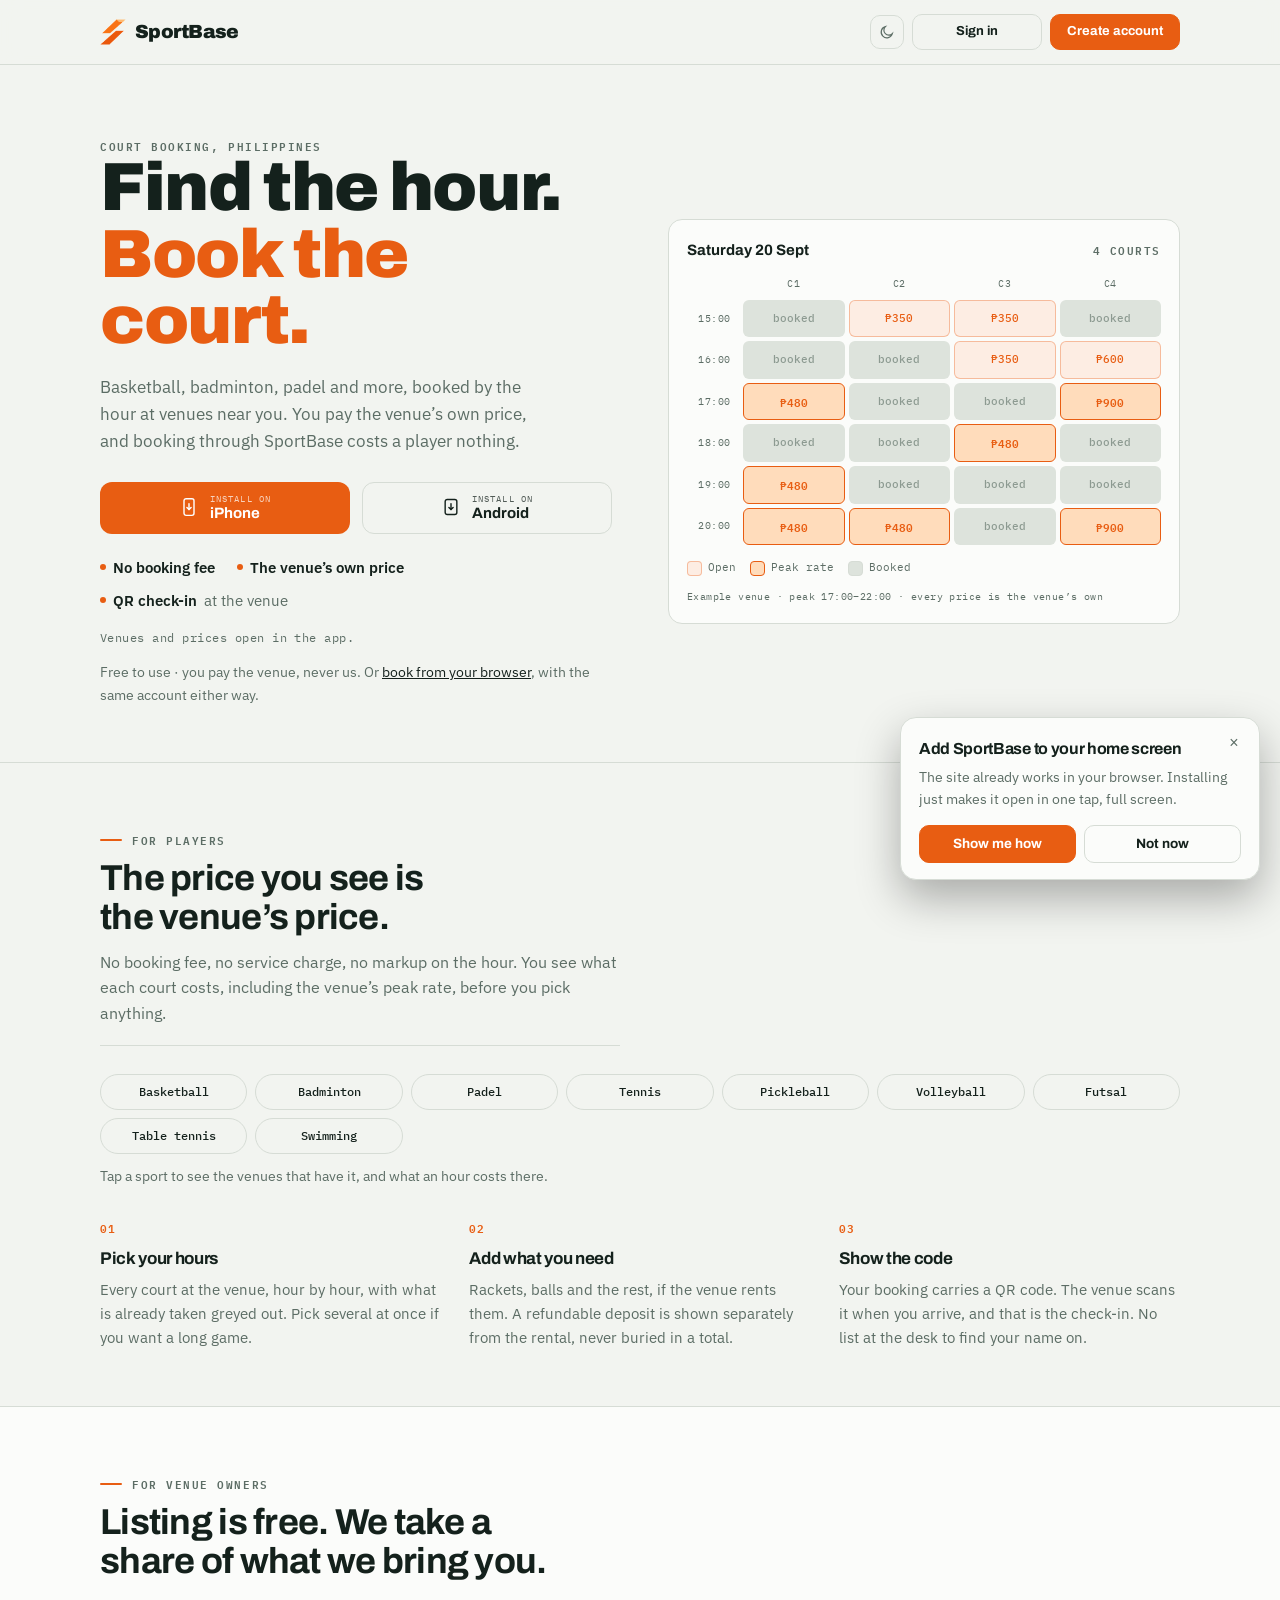
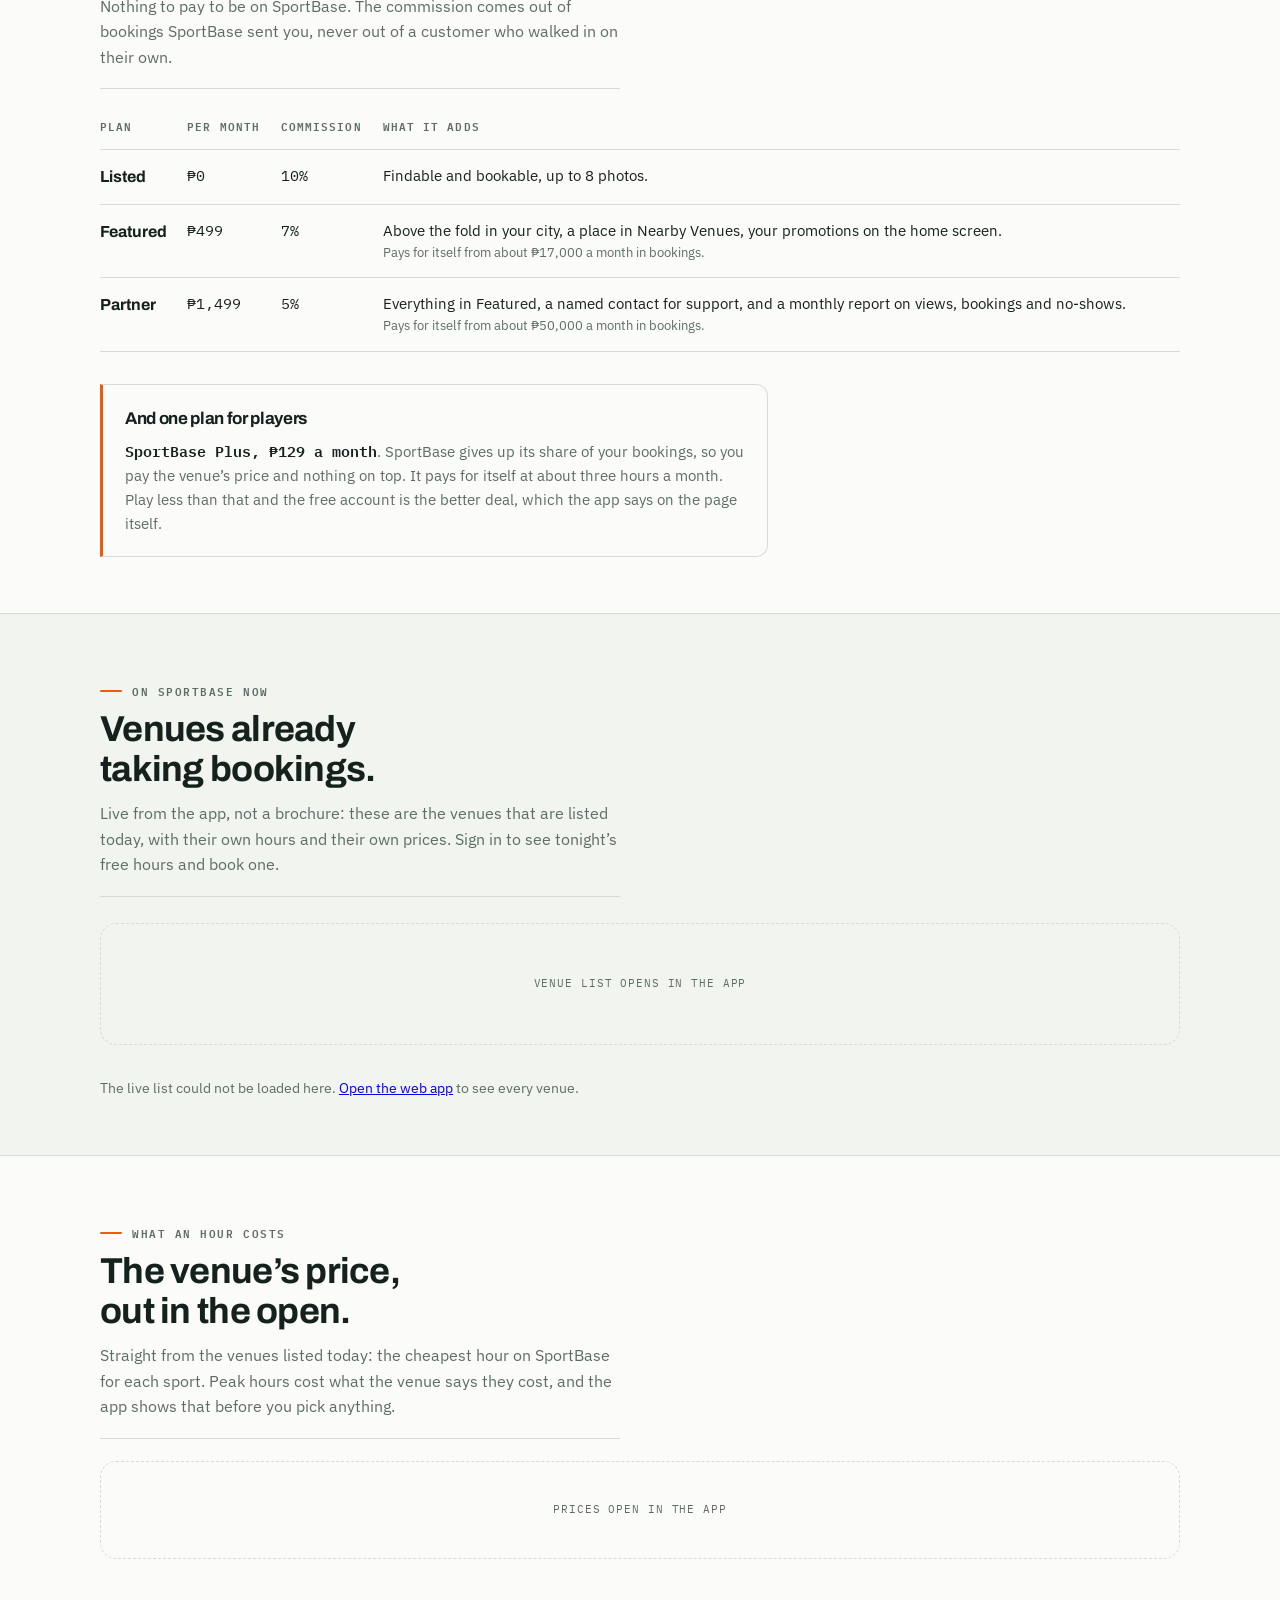
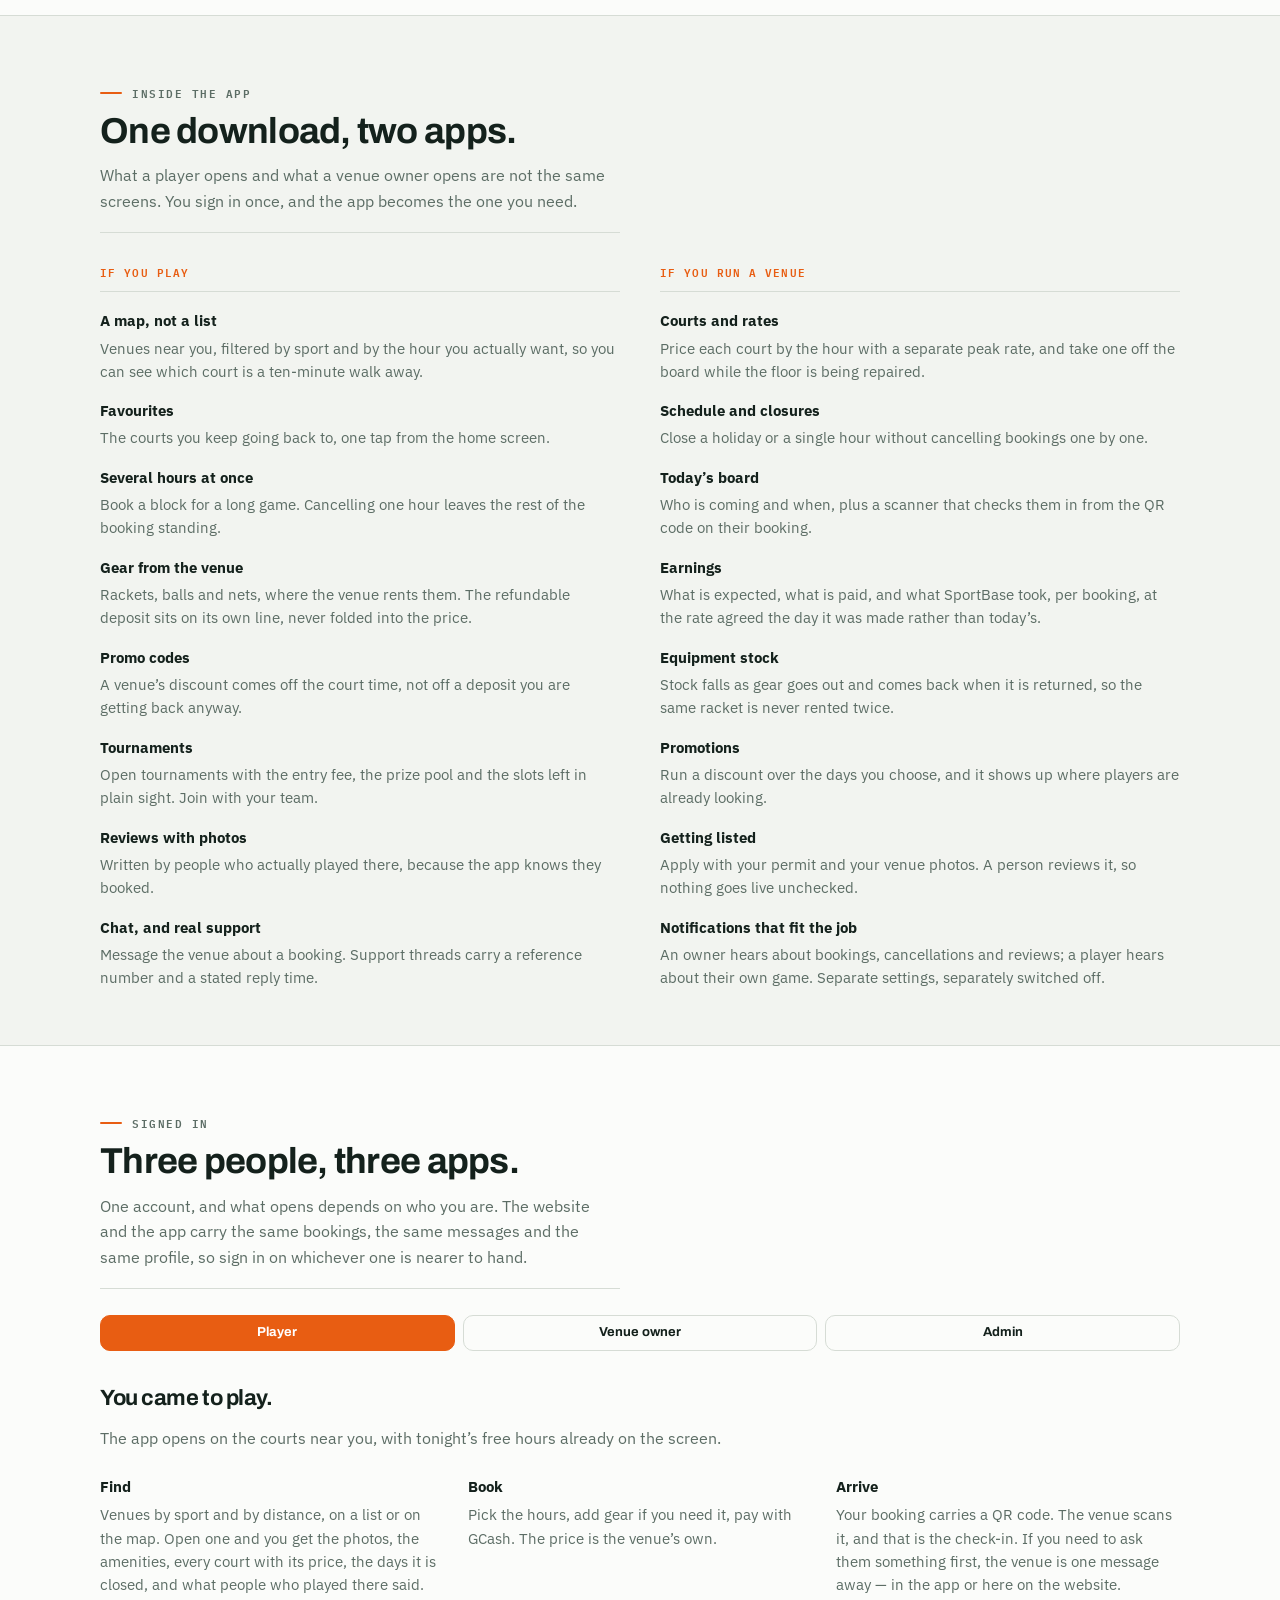
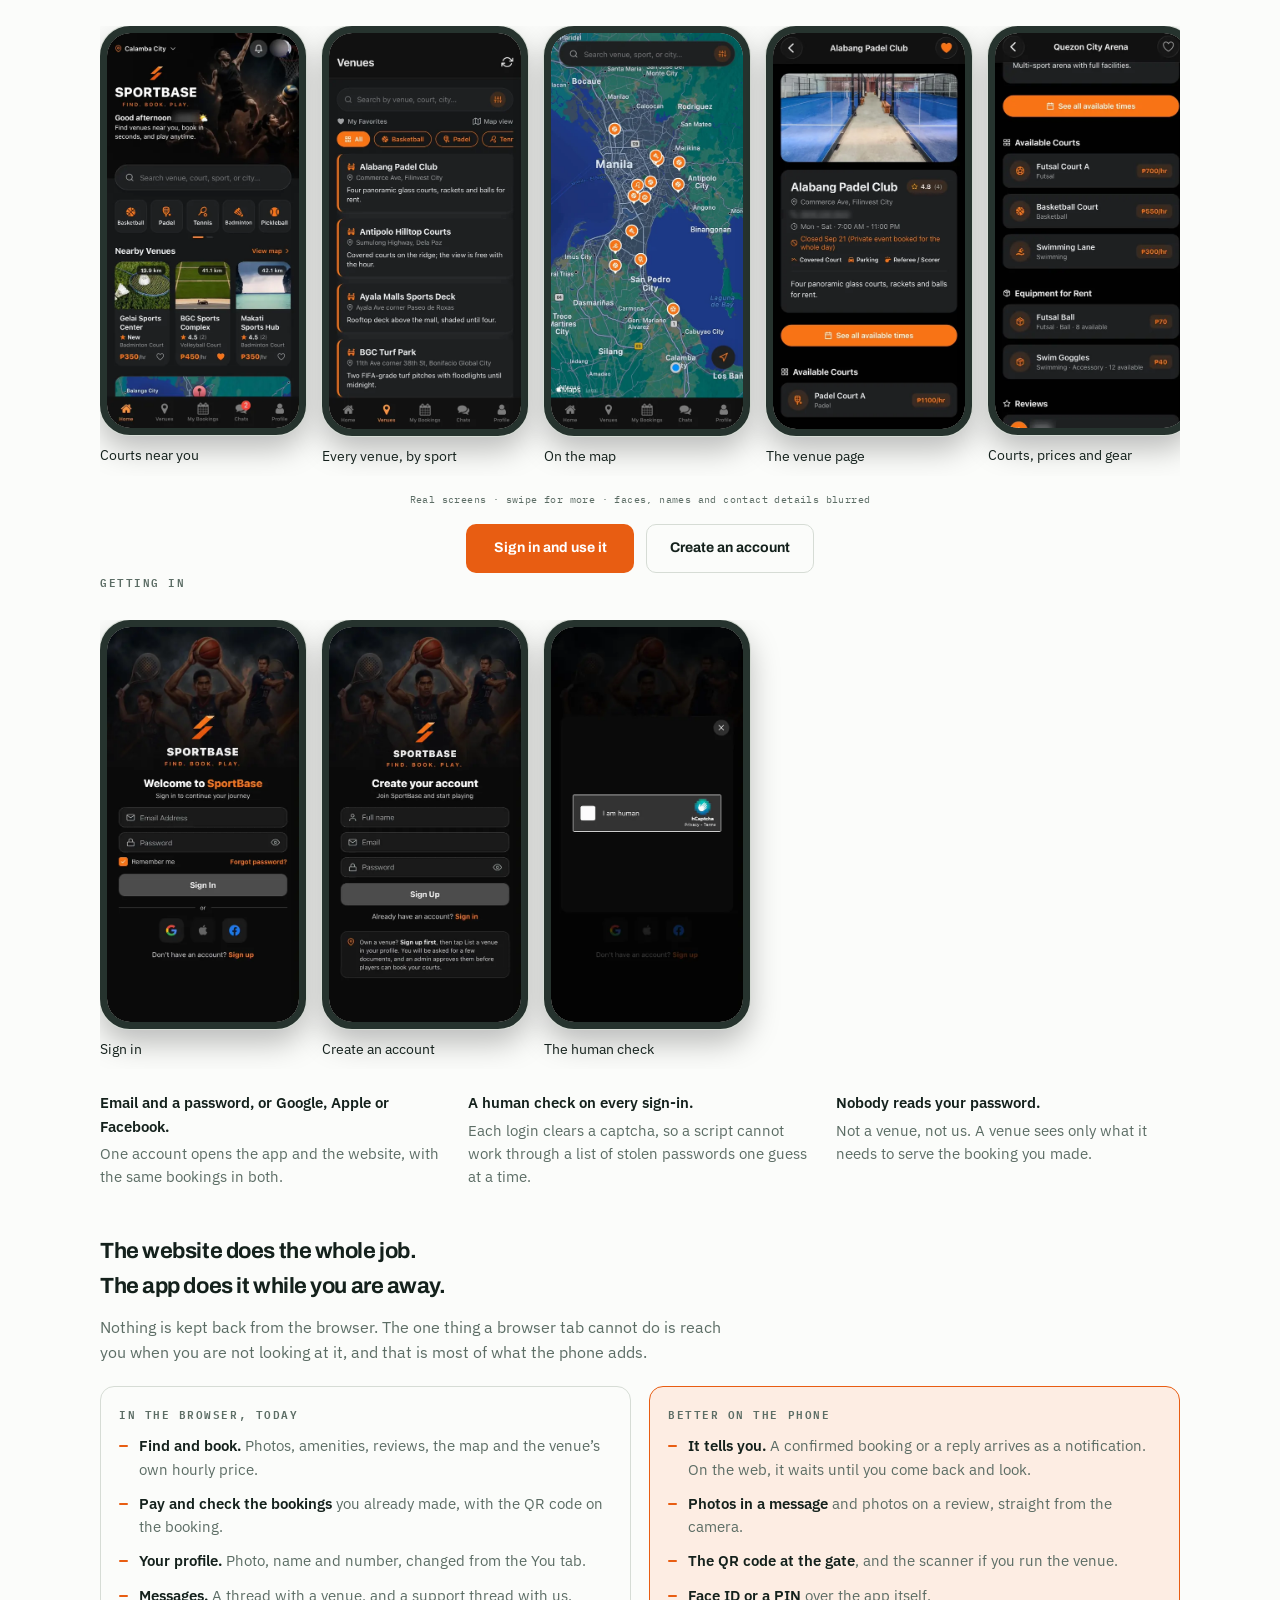
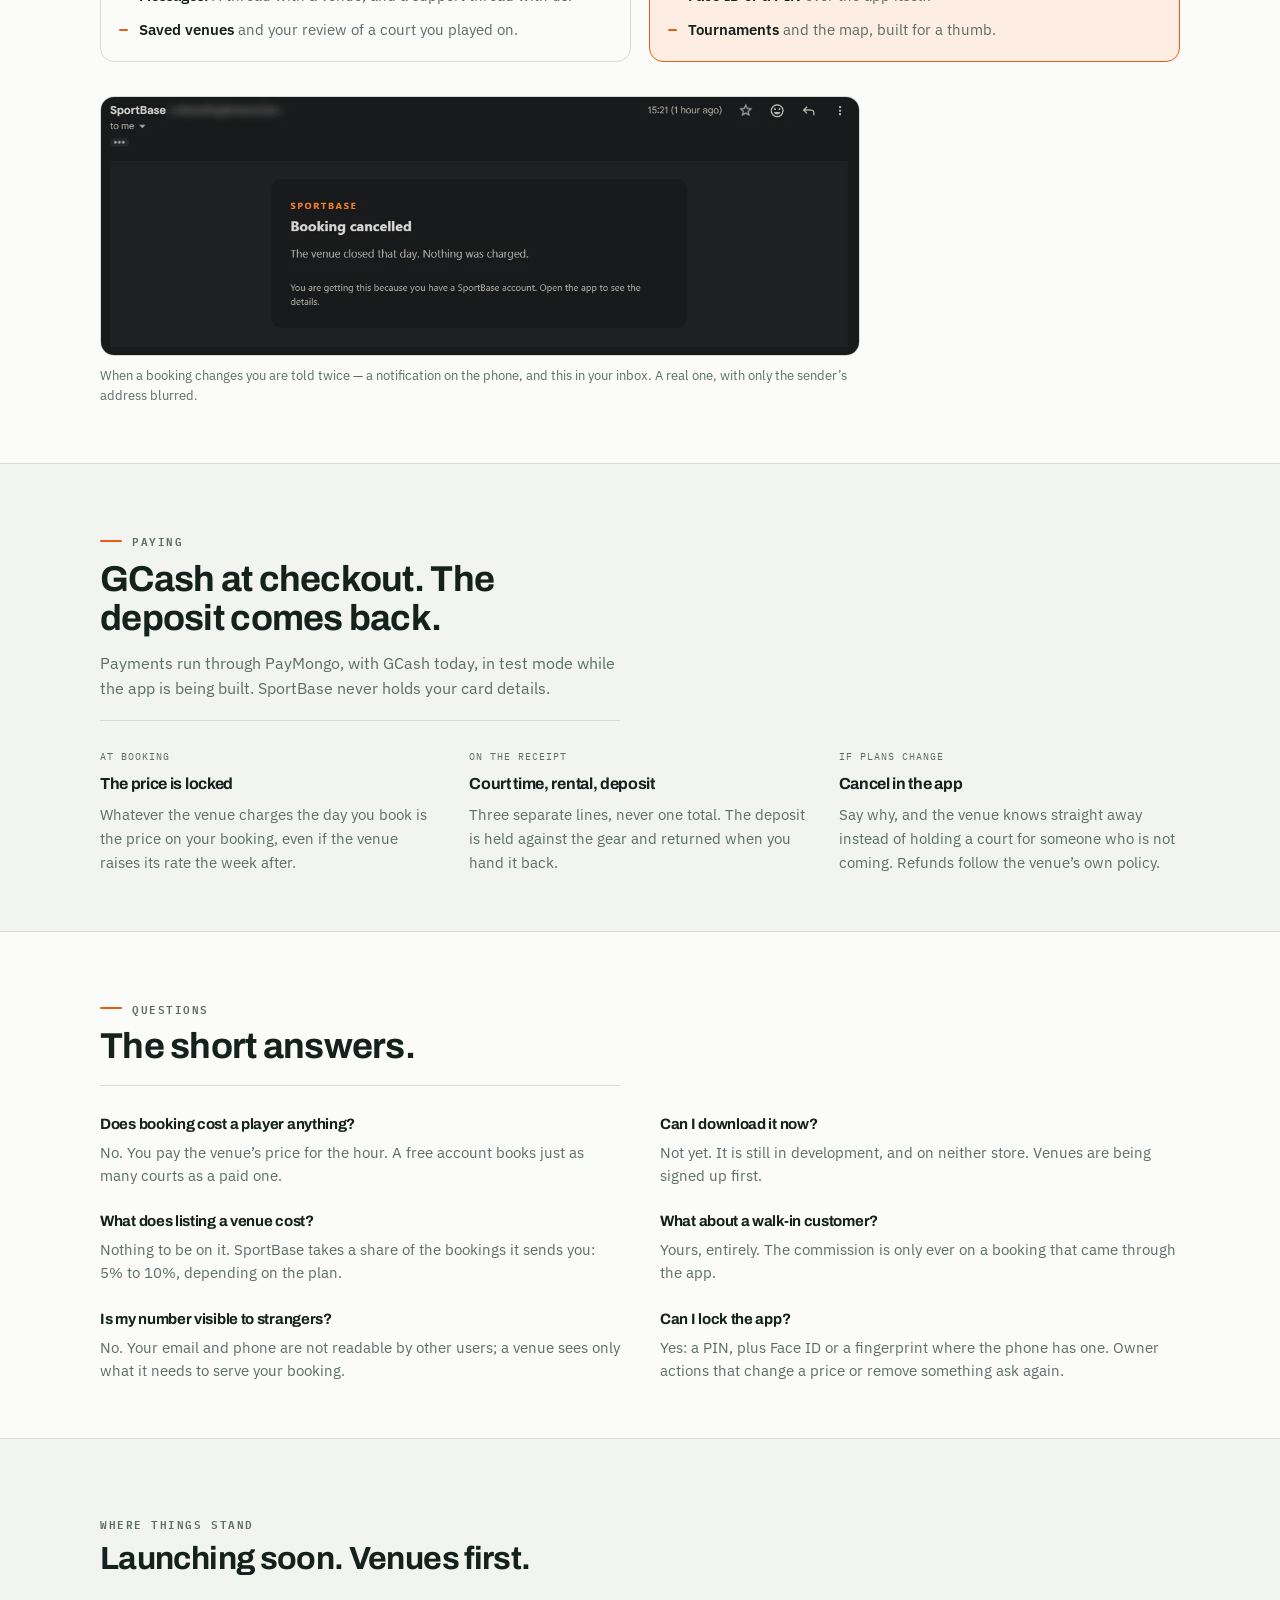
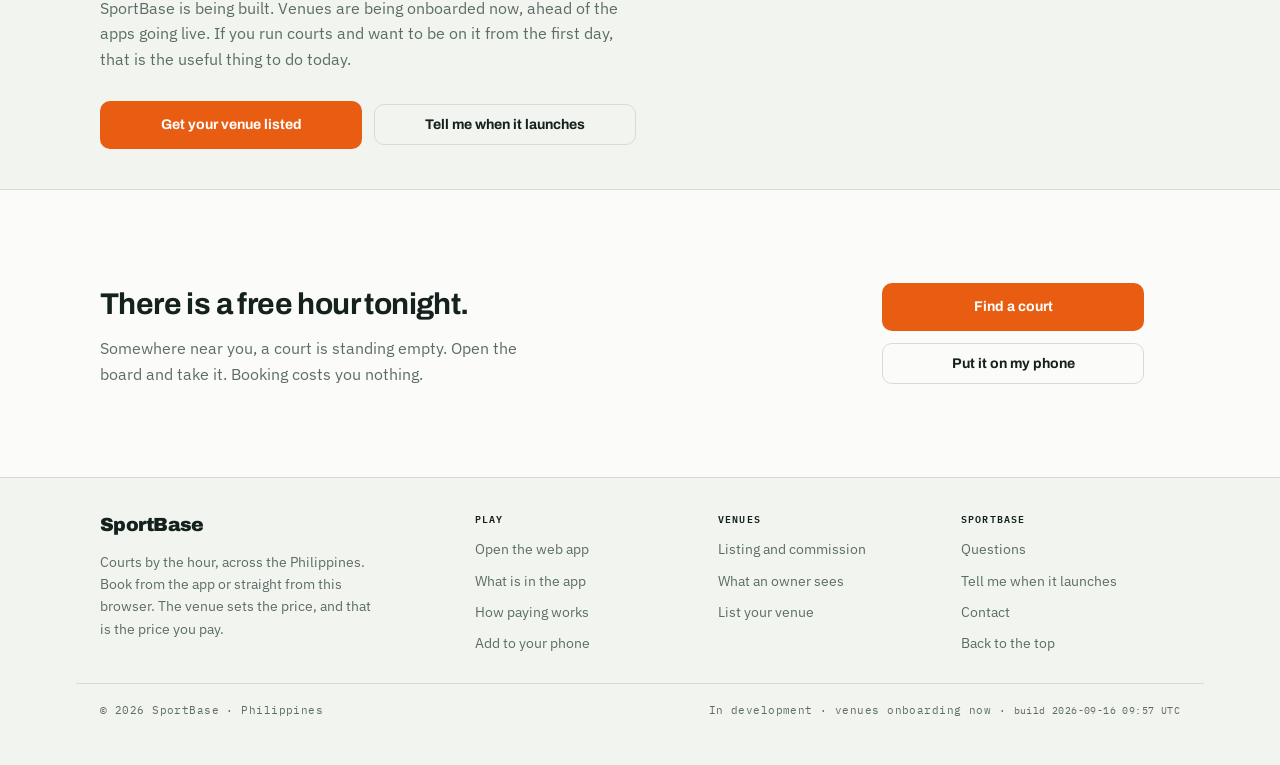
==== commit 1f75dc86: "The last three screens, with statuses in words" ====
--- a/index.html
+++ b/index.html
@@ -1346,6 +1346,10 @@
           <figcaption>Read by a person</figcaption>
         </figure>
         <figure>
+          <div class="frame"><img src="shot-a-bookings.webp" width="460" height="947" alt="Every booking across SportBase, split into today, upcoming, past and cancelled" loading="lazy"></div>
+          <figcaption>Every booking, everywhere</figcaption>
+        </figure>
+        <figure>
           <div class="frame"><img src="shot-a-chats.webp" width="460" height="947" alt="Admin messages with owners and players" loading="lazy"></div>
           <figcaption>Messages and support</figcaption>
         </figure>
@@ -1538,7 +1542,7 @@
   </div>
   <div class="wrap foot-base">
     <span>&copy; 2026 SportBase &middot; Philippines</span>
-    <span>In development &middot; venues onboarding now &middot; <span class="build">build 2026-09-16 09:45 UTC</span></span>
+    <span>In development &middot; venues onboarding now &middot; <span class="build">build 2026-09-16 09:57 UTC</span></span>
   </div>
 </footer>
 
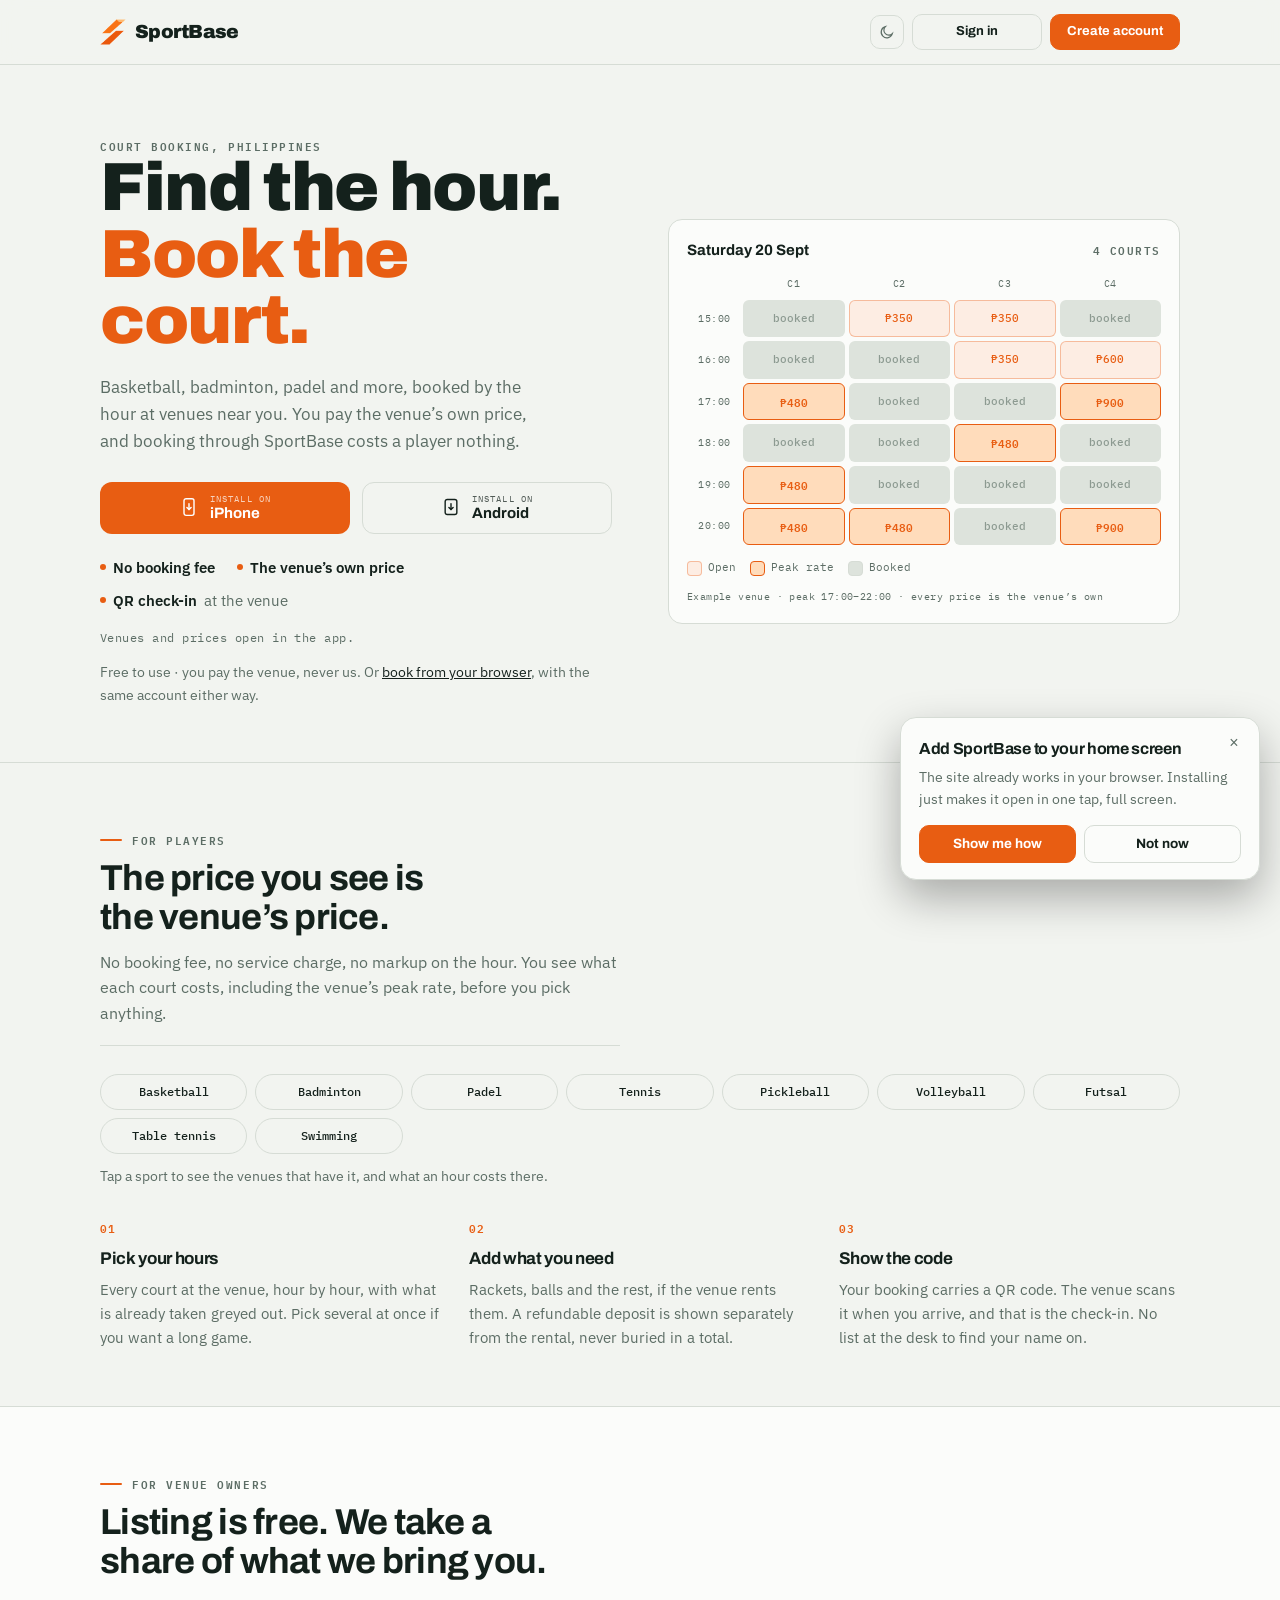
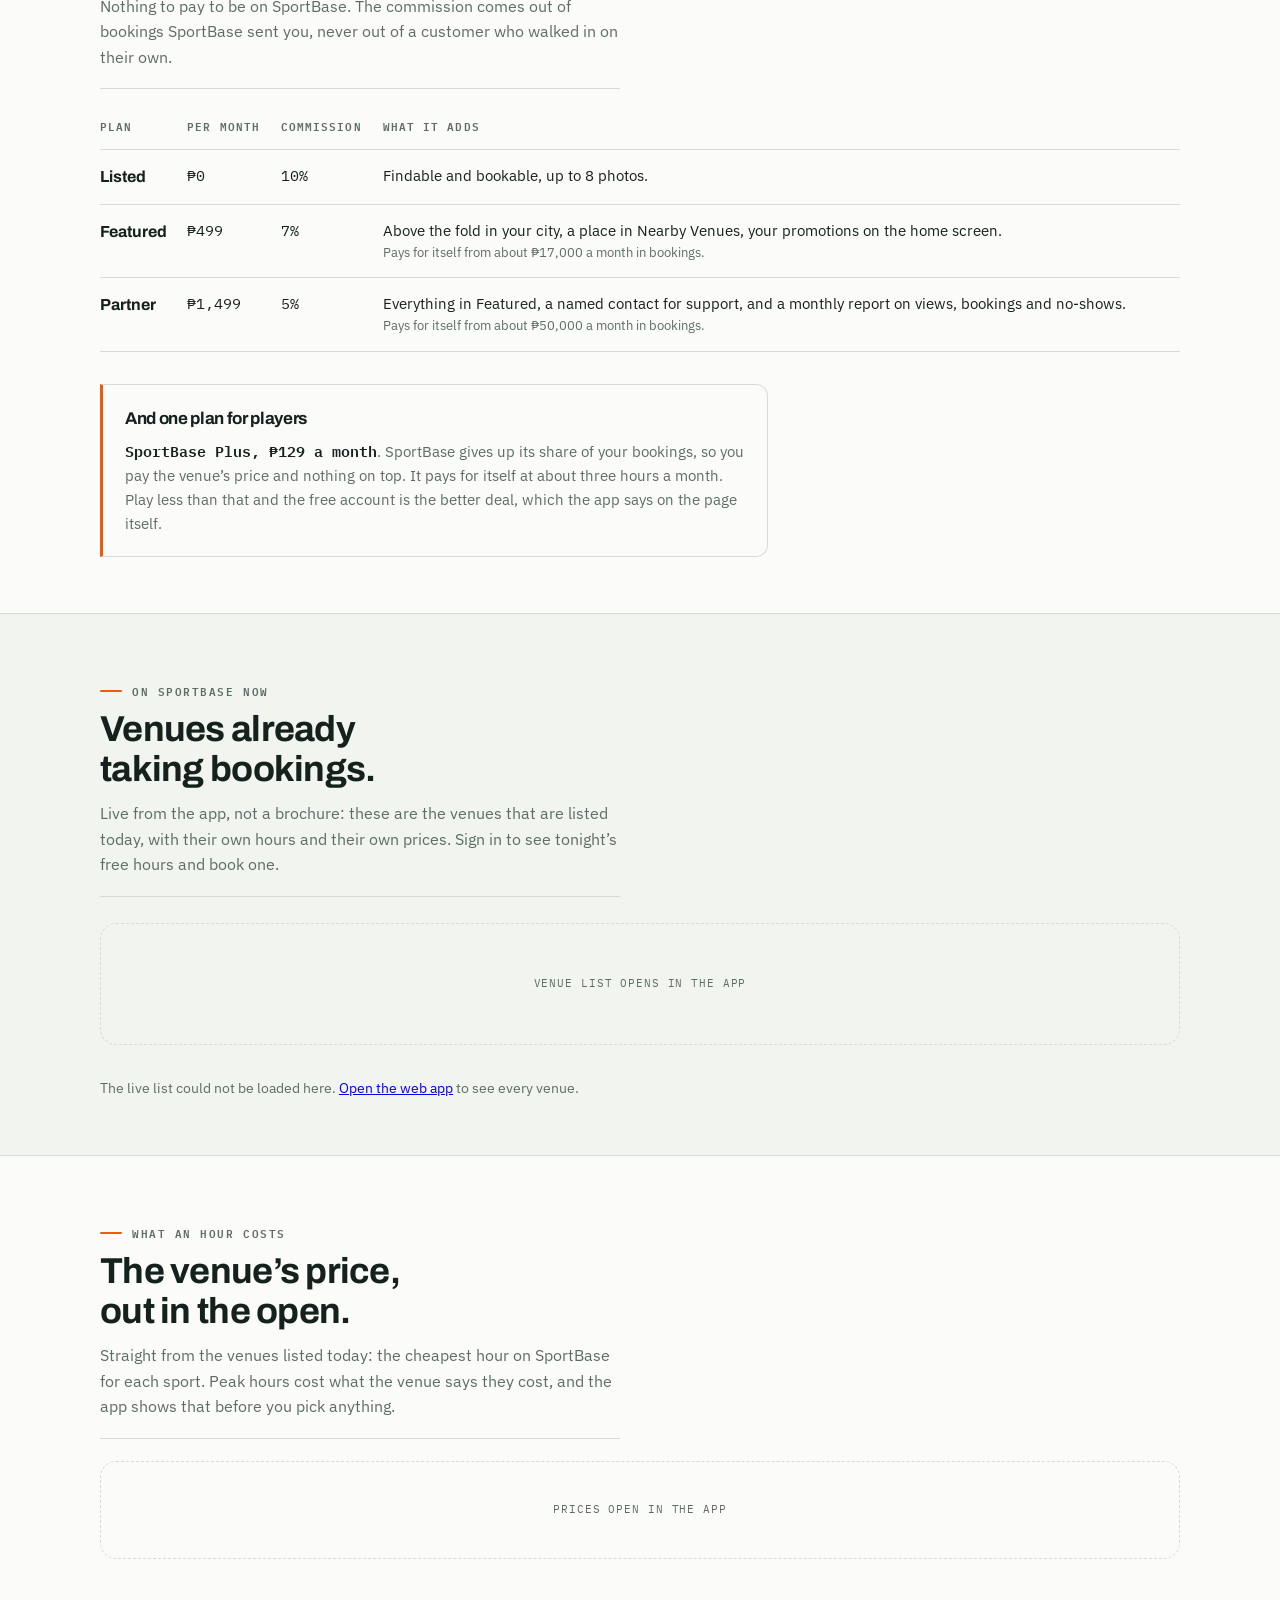
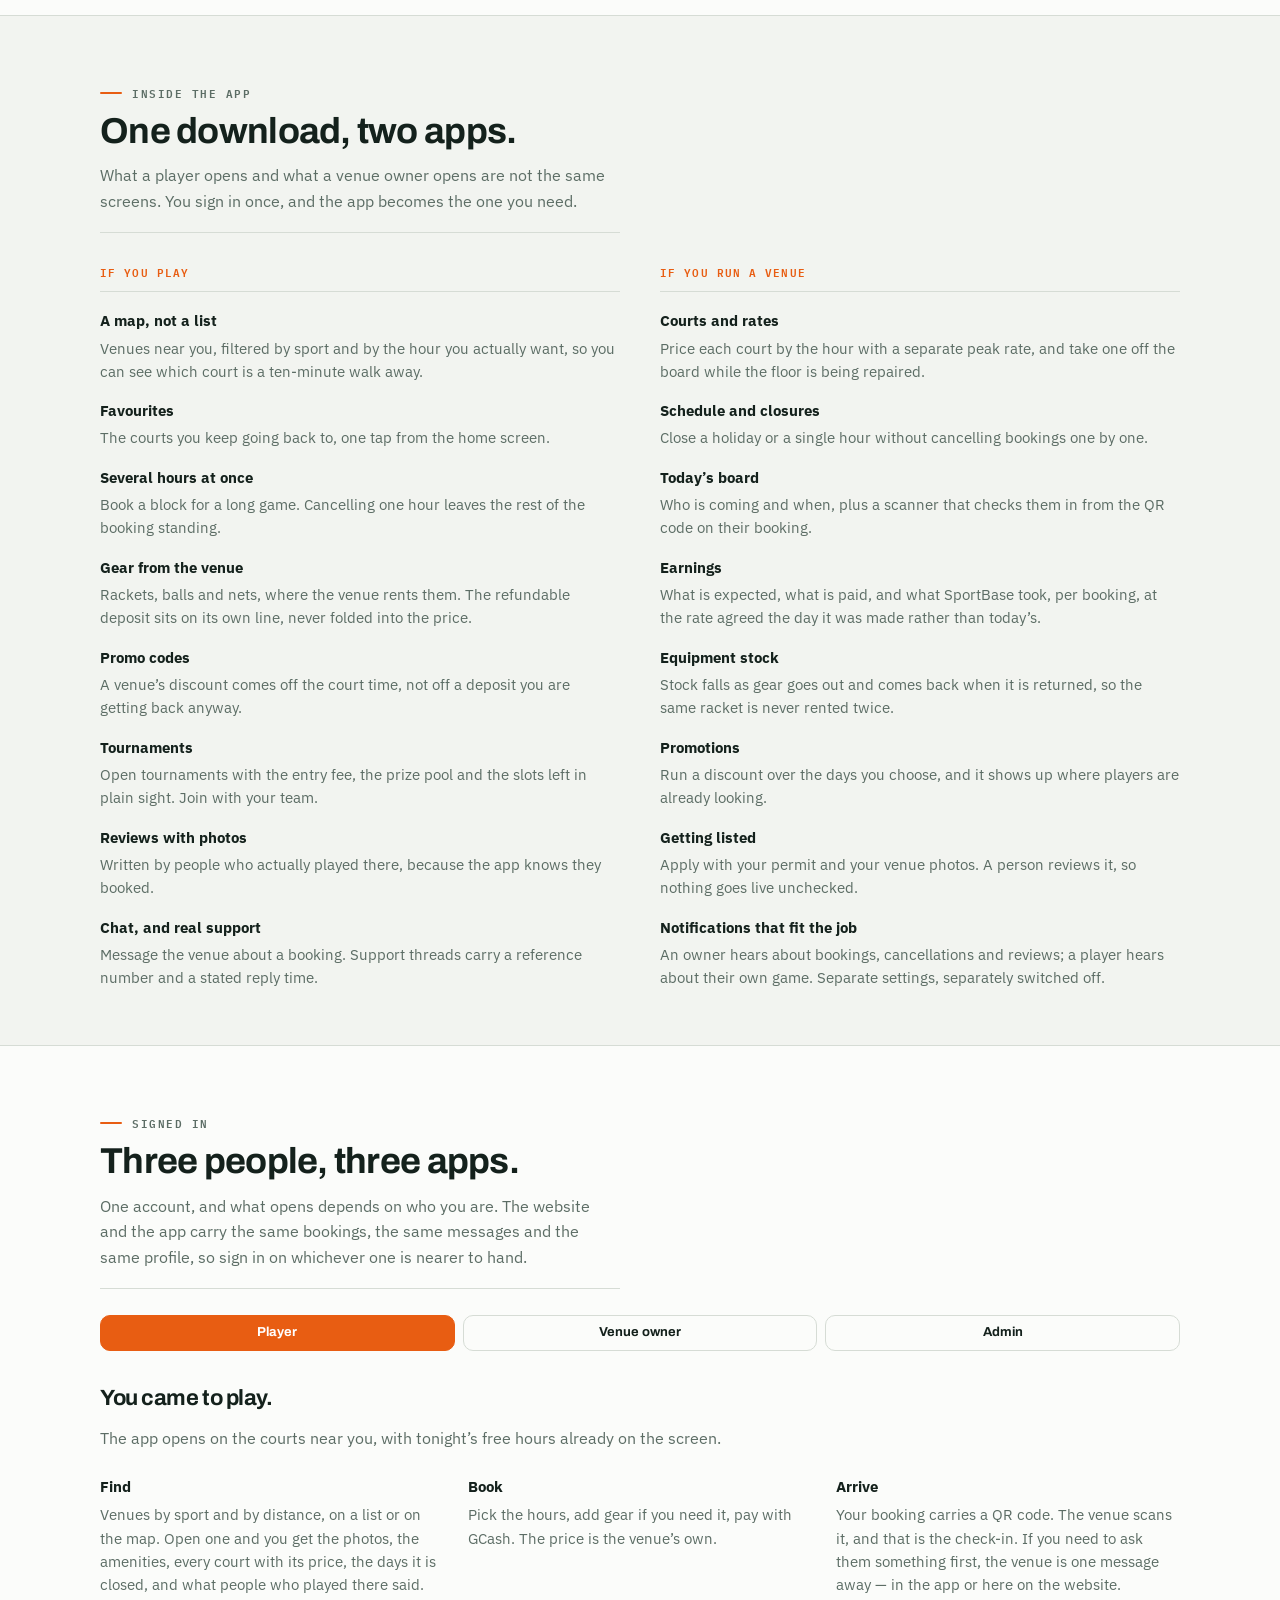
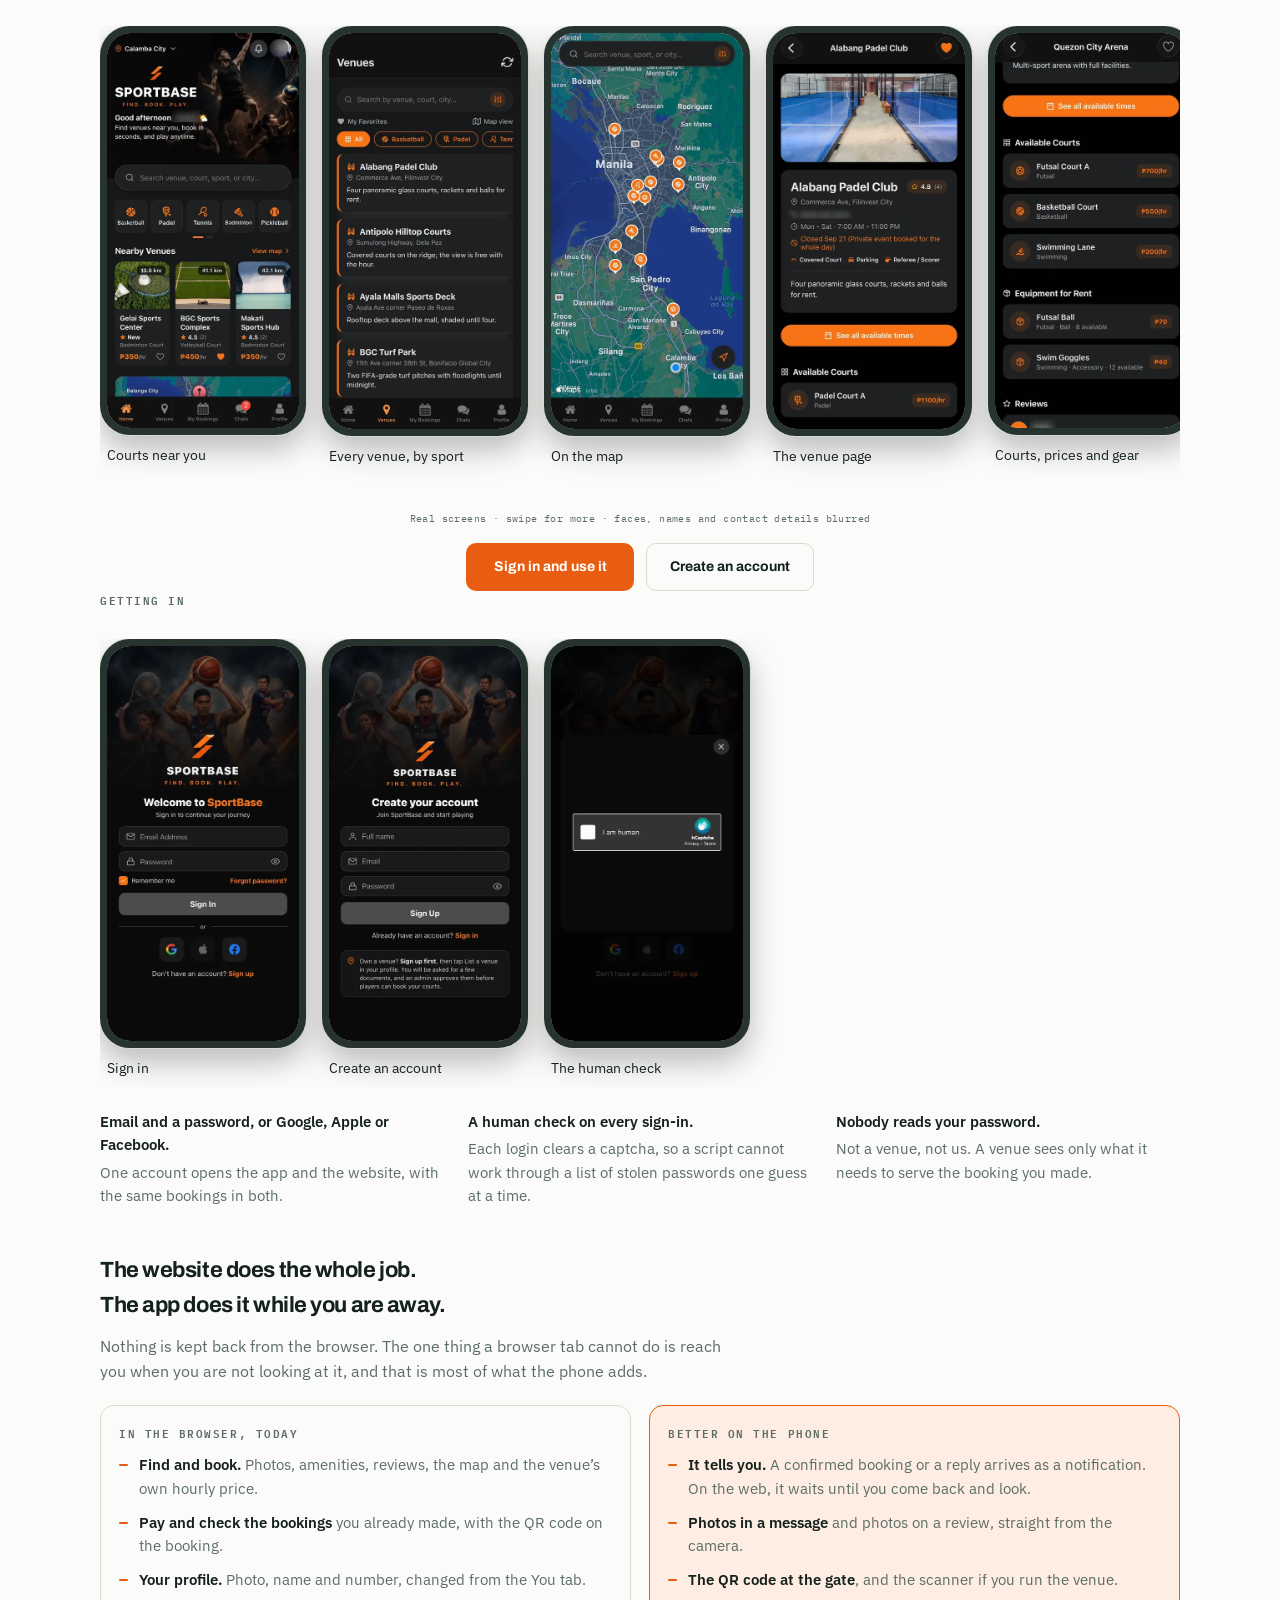
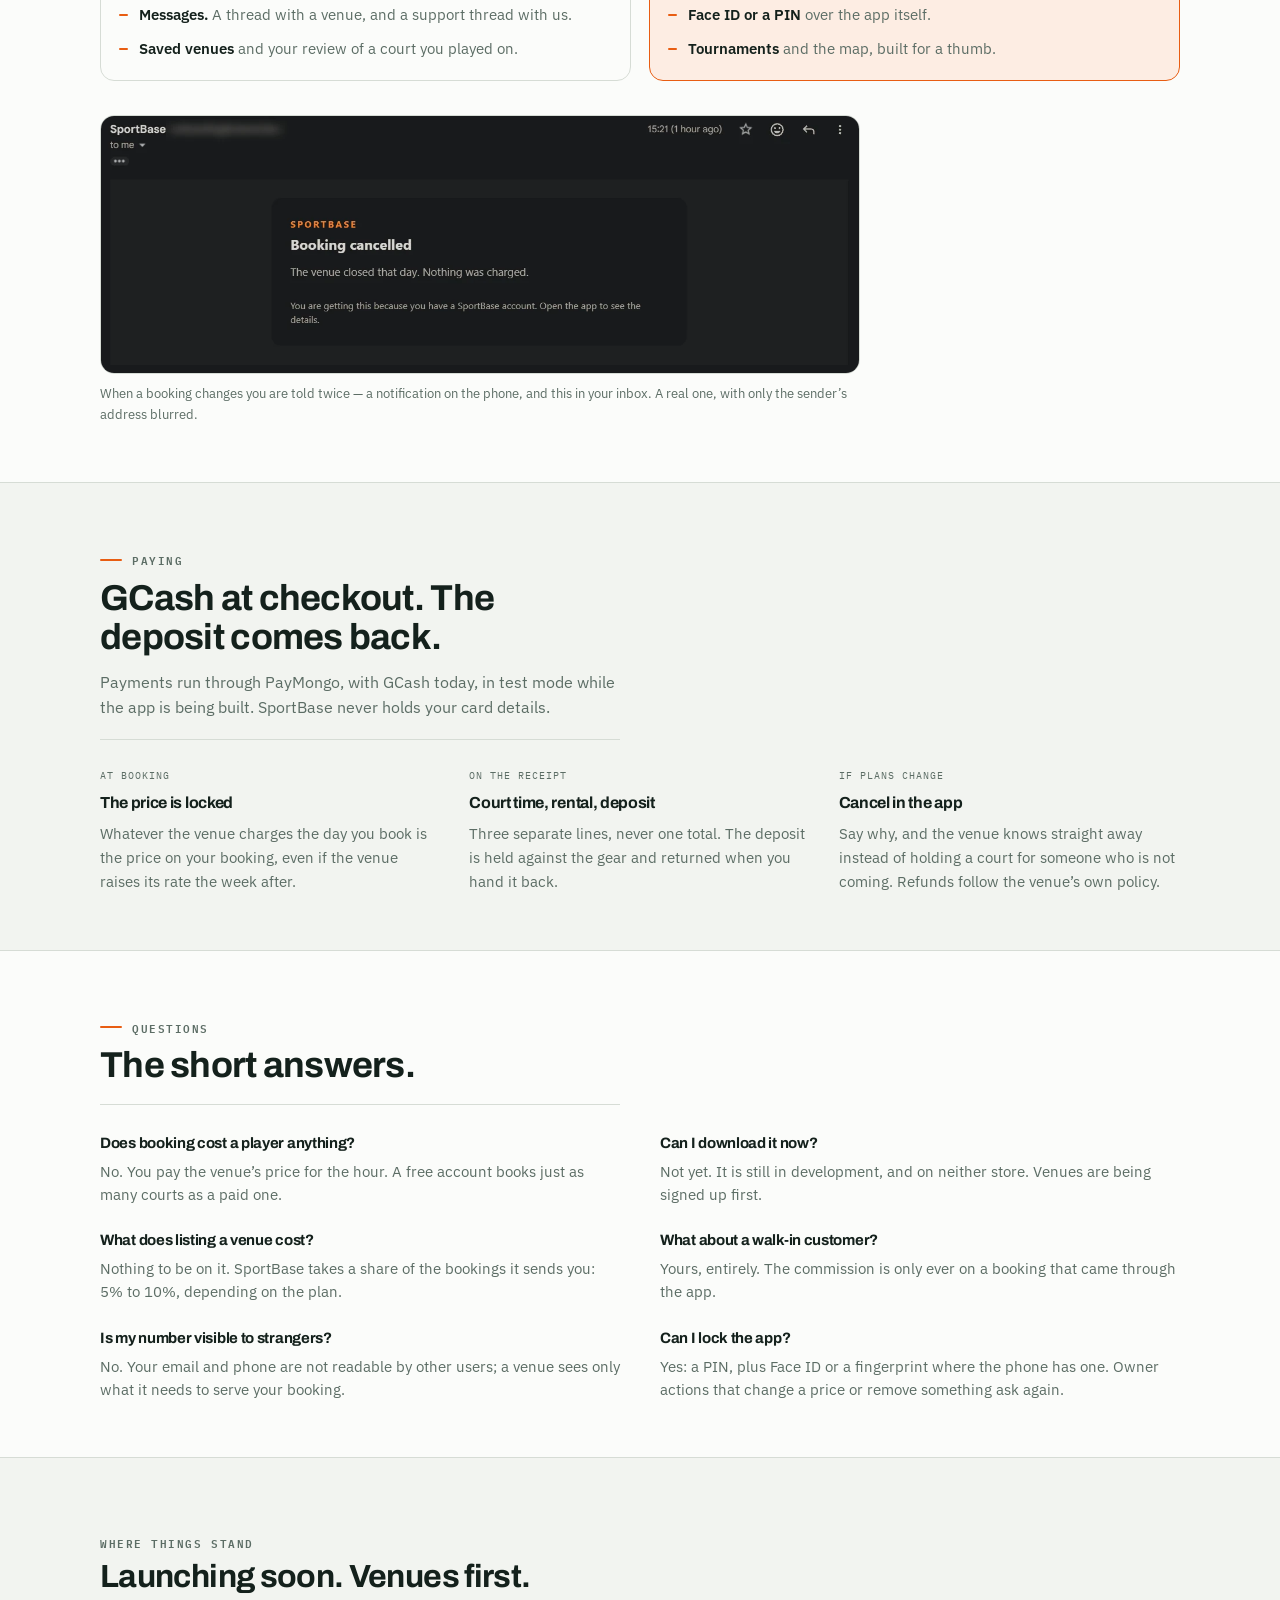
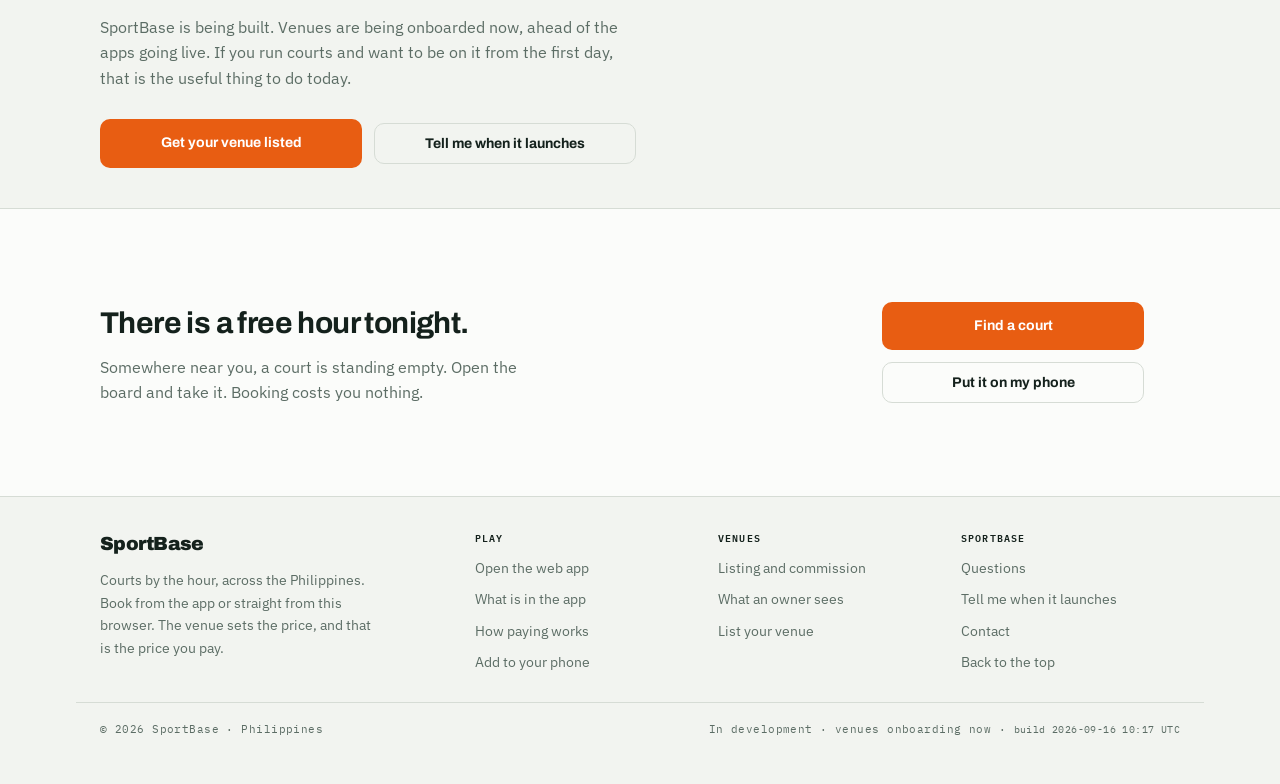
==== commit 1bada27b: "Line the captions up with the screen, and let the rail rest on a whole phone" ====
--- a/index.html
+++ b/index.html
@@ -123,9 +123,18 @@
     position: sticky;
     top: env(safe-area-inset-top, 0px);
     z-index: 10;
-    background: color-mix(in srgb, var(--ground) 88%, transparent);
-    backdrop-filter: blur(10px);
+    /* Solid first. The translucent version is lovely where the blur behind
+       it works and unreadable where it does not - the page's own text shows
+       straight through the bar at 88% with nothing blurring it. */
+    background: var(--ground);
     border-bottom: 1px solid var(--line);
+  }
+  @supports (backdrop-filter: blur(10px)) or (-webkit-backdrop-filter: blur(10px)) {
+    .masthead {
+      background: color-mix(in srgb, var(--ground) 88%, transparent);
+      -webkit-backdrop-filter: blur(10px);
+      backdrop-filter: blur(10px);
+    }
   }
   .masthead .wrap {
     display: flex;
@@ -566,16 +575,31 @@
     gap: 16px; overflow-x: auto; scroll-snap-type: x proximity;
     padding-bottom: 10px; scrollbar-width: thin;
   }
+  /* On a phone the rail has to come to rest on a whole screen. Left to drift,
+     it stops halfway through one and all you can read is the tail of a
+     caption - "h a reference" under no phone at all. */
+  @media (max-width: 560px) { .gallery { scroll-snap-type: x mandatory; } }
   .gallery::-webkit-scrollbar { height: 5px; }
   .gallery::-webkit-scrollbar-thumb { background: var(--line); border-radius: 3px; }
-  .gallery figure { margin: 0; scroll-snap-align: start; }
+  /* min-width:0 is the whole reason the captions used to sit off their
+     phones. A grid item will not shrink below its own min-content width by
+     default, so a caption longer than the 206px track pushed its figure wider
+     than the column, and every caption after it drifted right of the phone it
+     belonged to. Anyone reading at a larger text size saw it worst. */
+  .gallery figure { margin: 0; scroll-snap-align: start; min-width: 0; }
   .gallery .frame {
     border: 7px solid var(--bezel); border-radius: 30px; overflow: hidden;
     background: #0B0B0B; line-height: 0;
     box-shadow: inset 0 0 0 1px var(--line), 0 0 0 1px var(--line), 0 14px 30px rgba(0, 0, 0, 0.26);
   }
   .gallery img { display: block; width: 100%; height: auto; border-radius: 23px; }
-  .gallery figcaption { margin-top: 11px; font-size: 13.5px; color: var(--ink); line-height: 1.4; }
+  /* Indented by the width of the bezel. Flush with the frame, the caption
+     lines up with the outer edge of a black border on a dark page - which is
+     not the edge anyone sees. The eye reads the lit screen as the phone, and
+     that starts 7px further in. */
+  .gallery figcaption { margin-top: 11px; font-size: 13.5px; color: var(--ink);
+    line-height: 1.4; max-width: 100%; overflow-wrap: break-word;
+    padding-inline: 7px; }
 
   /* The two screens that answer "how do I get in" sit beside the answer. */
   .gate-list { margin-top: 22px; display: grid; grid-template-columns: repeat(3, minmax(0, 1fr)); gap: 24px; }
@@ -1542,7 +1566,7 @@
   </div>
   <div class="wrap foot-base">
     <span>&copy; 2026 SportBase &middot; Philippines</span>
-    <span>In development &middot; venues onboarding now &middot; <span class="build">build 2026-09-16 09:57 UTC</span></span>
+    <span>In development &middot; venues onboarding now &middot; <span class="build">build 2026-09-16 10:17 UTC</span></span>
   </div>
 </footer>
 
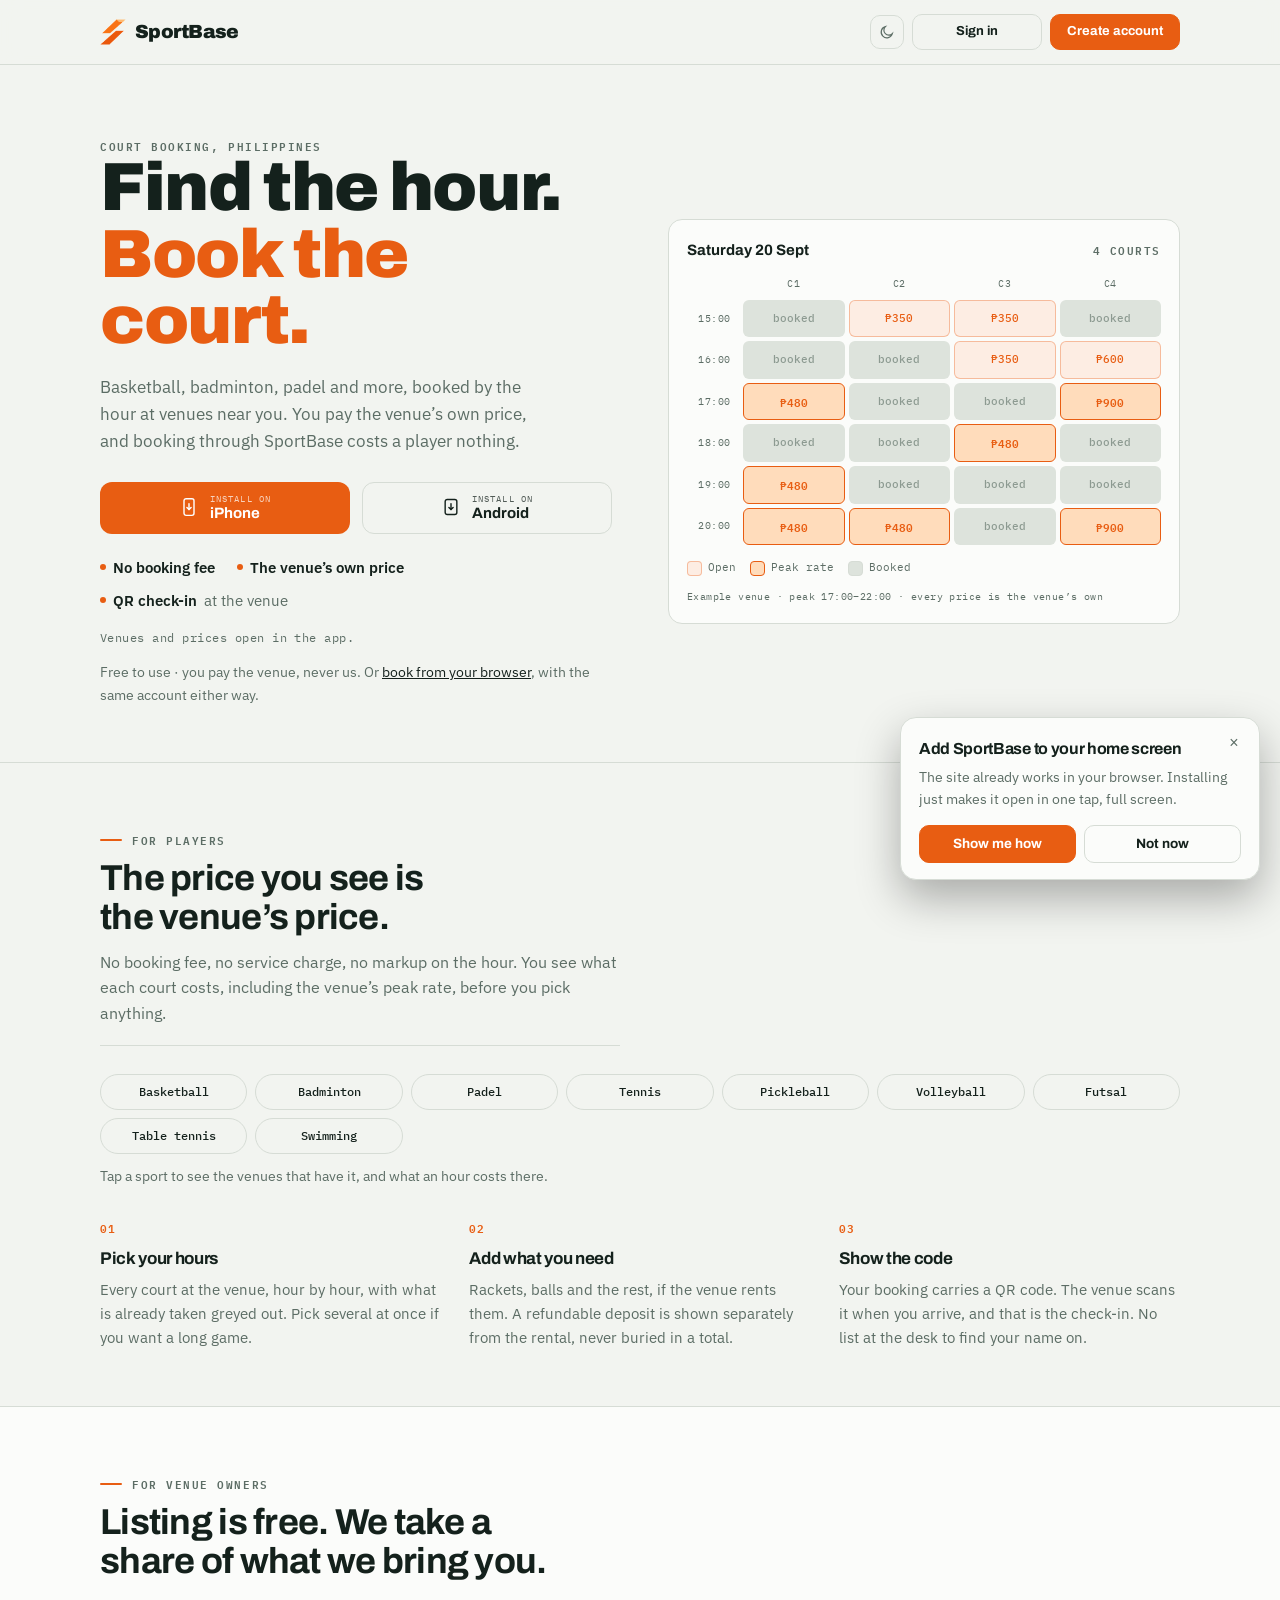
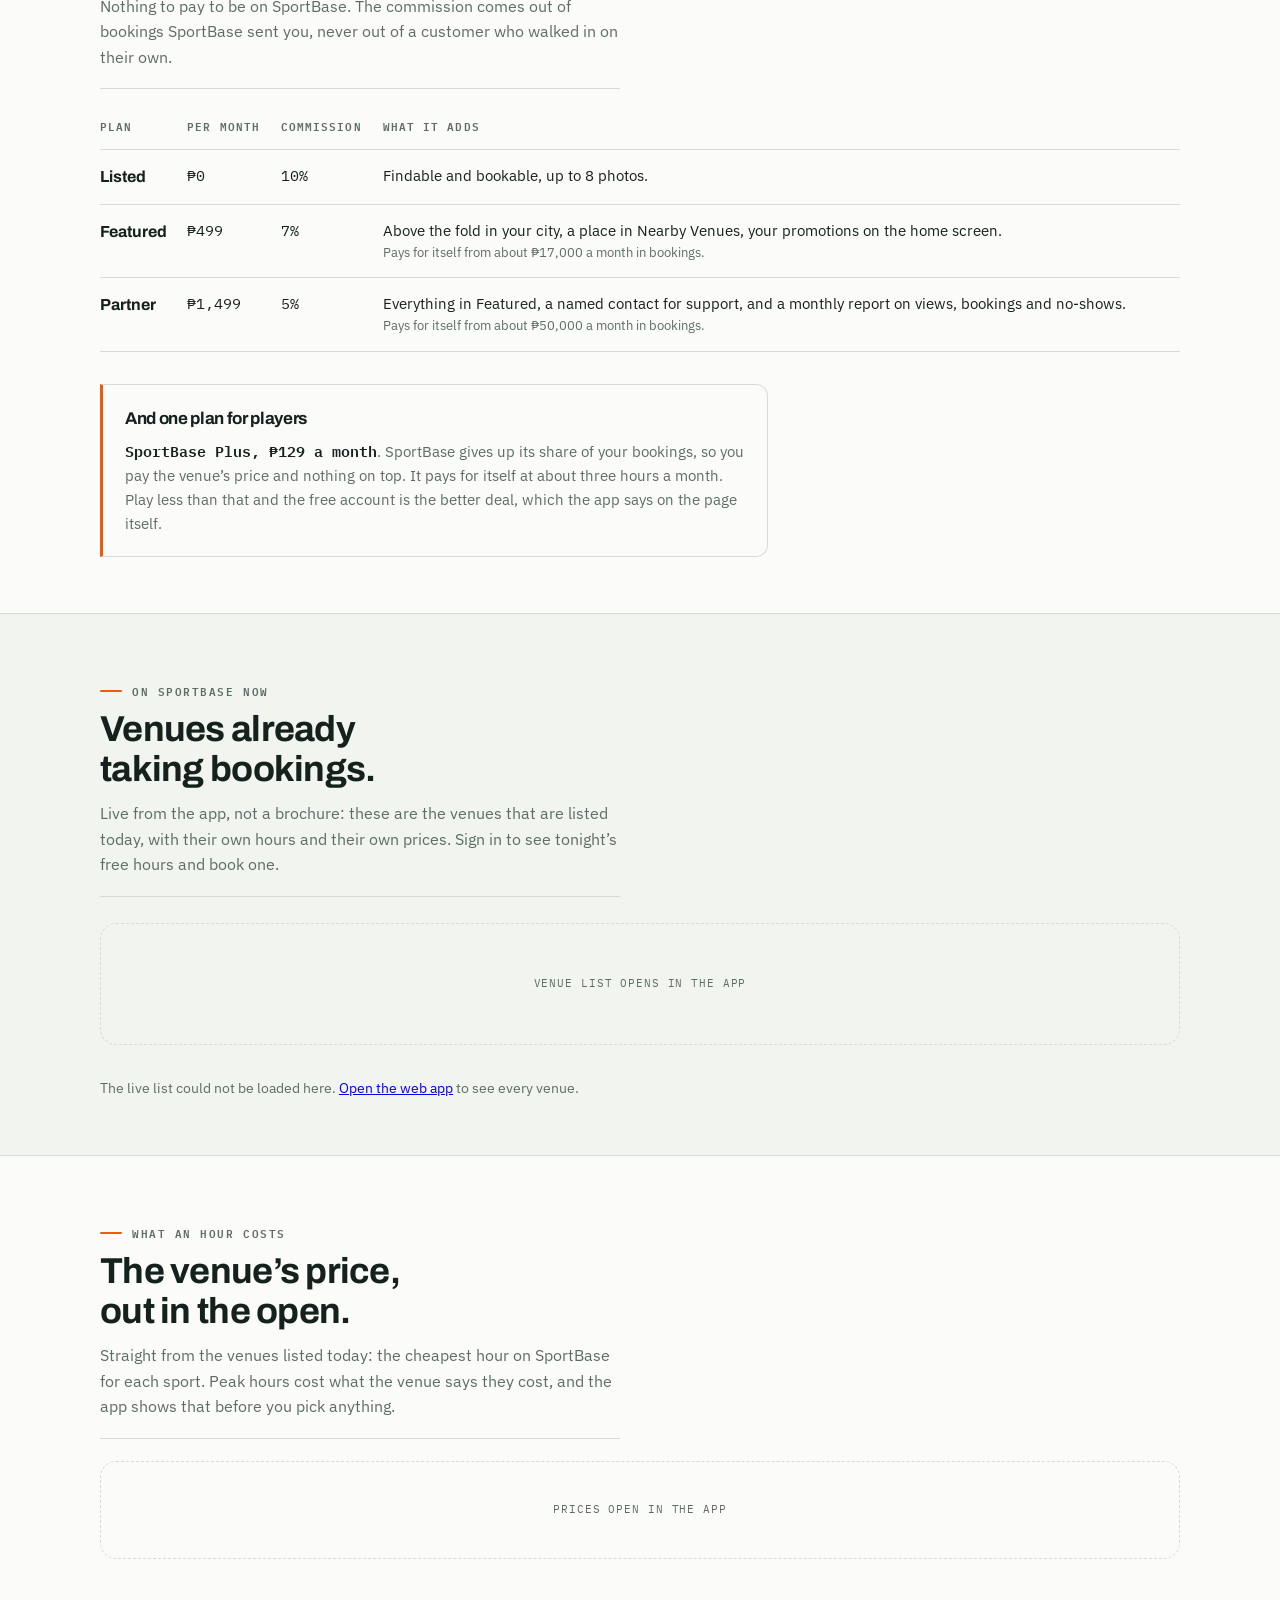
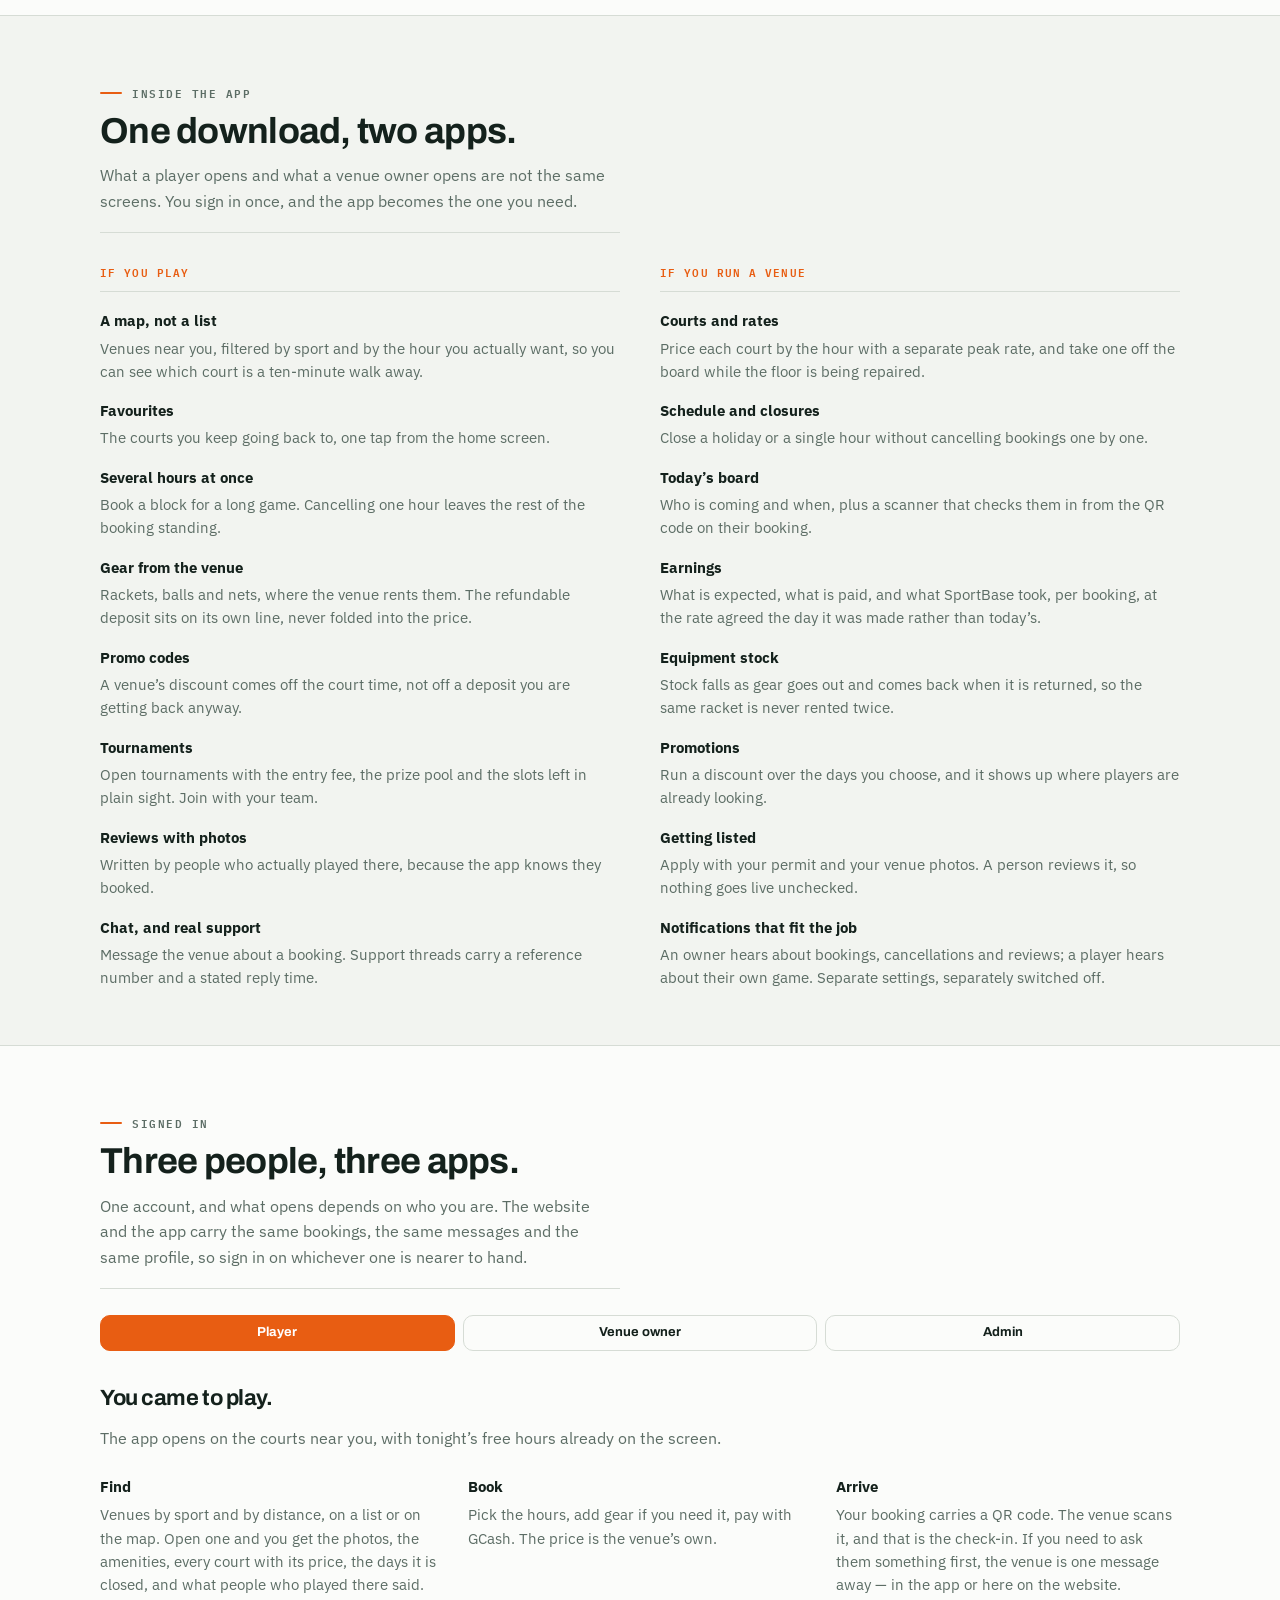
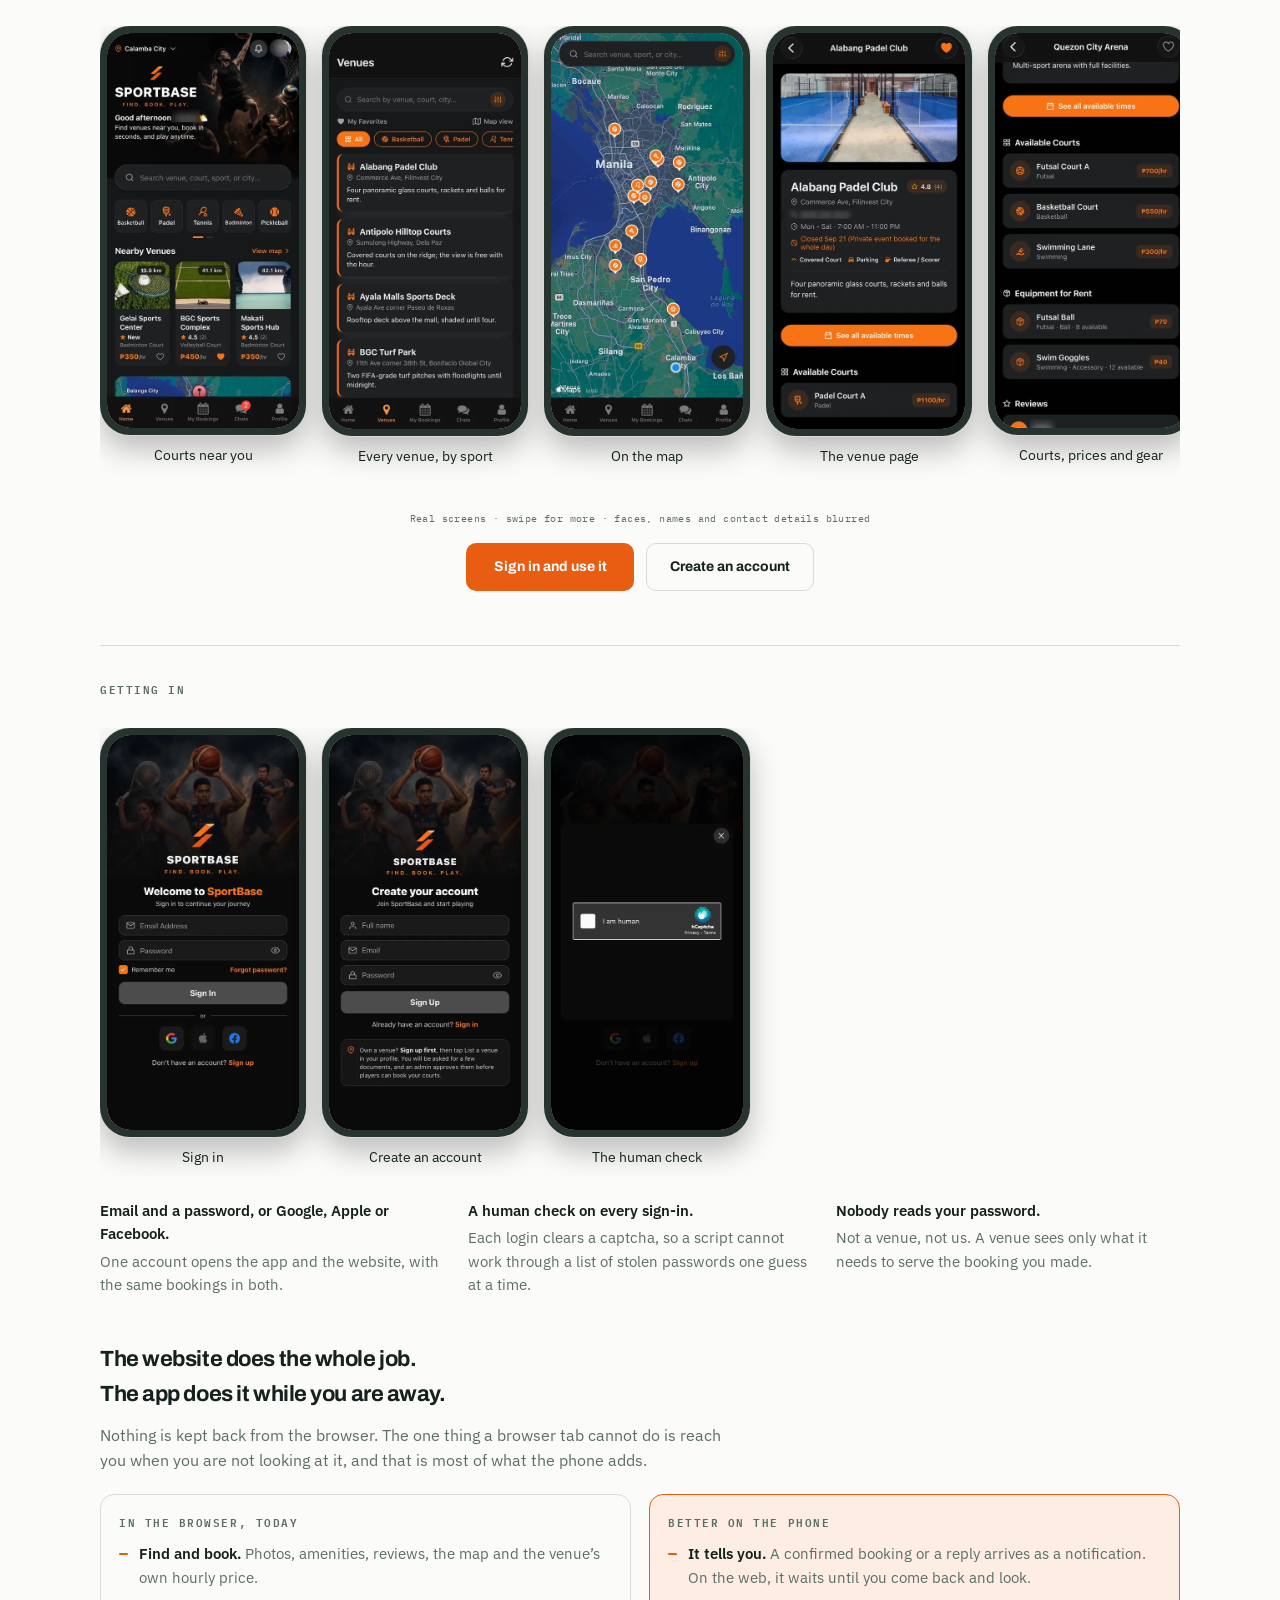
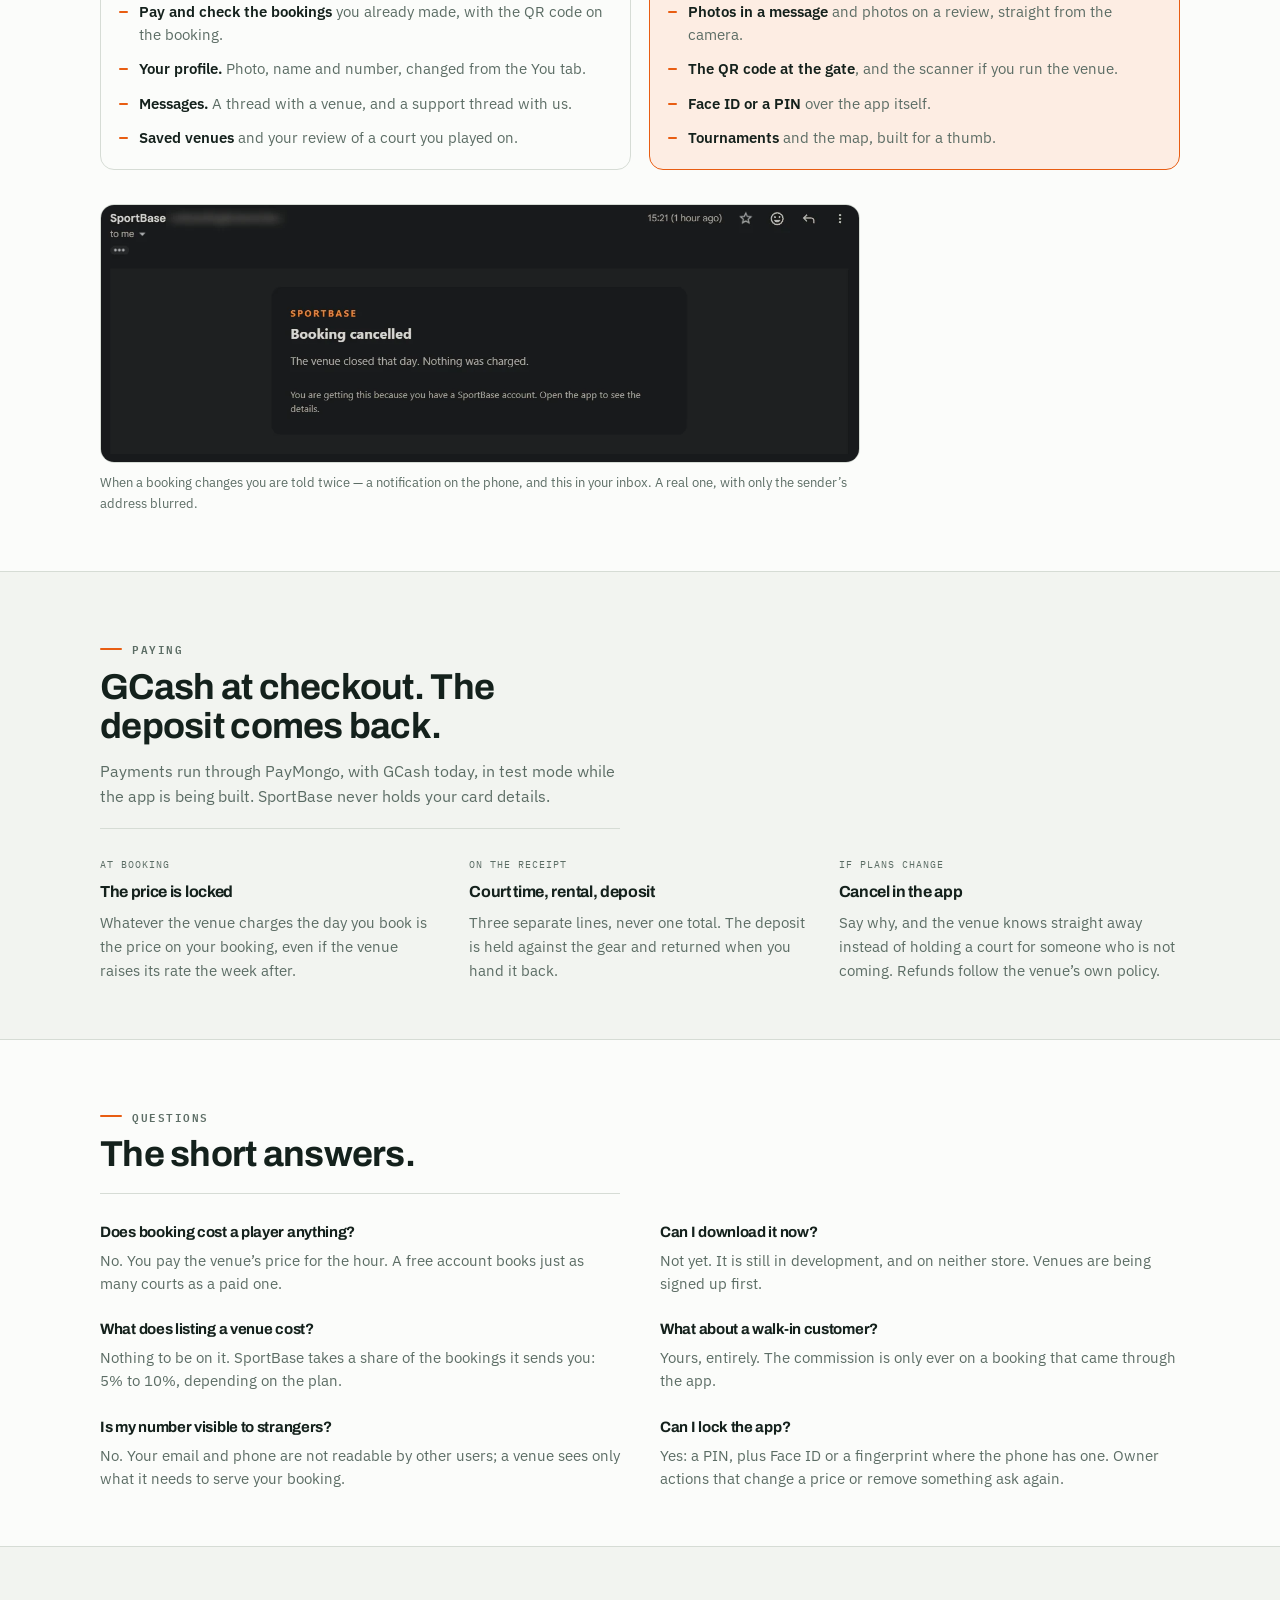
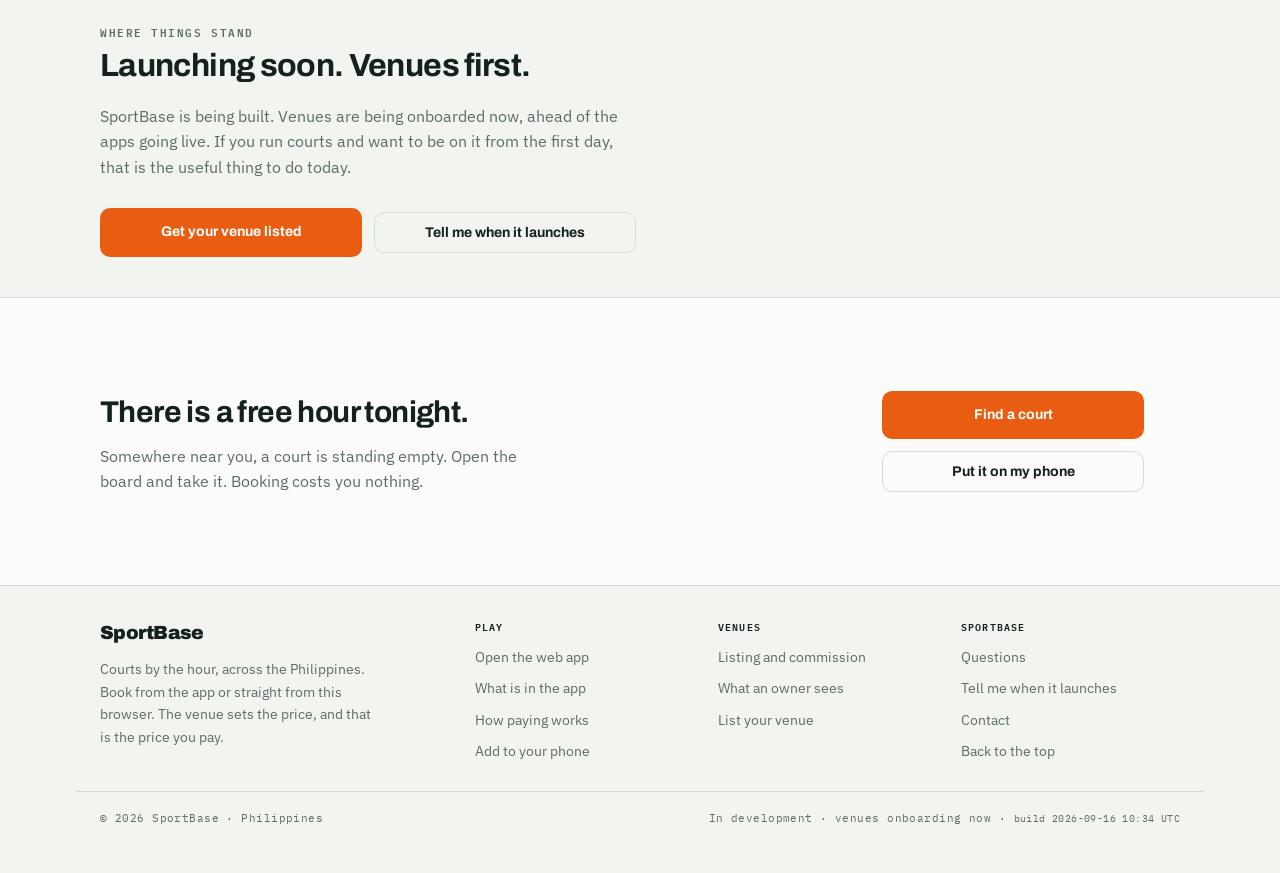
==== commit bcd01d9b: "Centre the captions, give Getting in room, and stop blurring the Edit control" ====
--- a/index.html
+++ b/index.html
@@ -597,11 +597,16 @@
      lines up with the outer edge of a black border on a dark page - which is
      not the edge anyone sees. The eye reads the lit screen as the phone, and
      that starts 7px further in. */
+  /* Centred under the phone it names. Padding the bezel's width on both
+     sides keeps the centre line on the screen rather than on the border. */
   .gallery figcaption { margin-top: 11px; font-size: 13.5px; color: var(--ink);
     line-height: 1.4; max-width: 100%; overflow-wrap: break-word;
-    padding-inline: 7px; }
+    padding-inline: 7px; text-align: center; }
 
   /* The two screens that answer "how do I get in" sit beside the answer. */
+  /* The eyebrow had nothing above it, so GETTING IN sat on the shoulders of
+     the two buttons and read as part of them. */
+  .gate { margin-top: 54px; padding-top: 34px; border-top: 1px solid var(--line); }
   .gate-list { margin-top: 22px; display: grid; grid-template-columns: repeat(3, minmax(0, 1fr)); gap: 24px; }
   .gate-list div { font-size: 15px; color: var(--muted); line-height: 1.55; }
   .gate-list b { display: block; color: var(--ink); font-weight: 600; margin-bottom: 4px; }
@@ -1566,7 +1571,7 @@
   </div>
   <div class="wrap foot-base">
     <span>&copy; 2026 SportBase &middot; Philippines</span>
-    <span>In development &middot; venues onboarding now &middot; <span class="build">build 2026-09-16 10:17 UTC</span></span>
+    <span>In development &middot; venues onboarding now &middot; <span class="build">build 2026-09-16 10:34 UTC</span></span>
   </div>
 </footer>
 
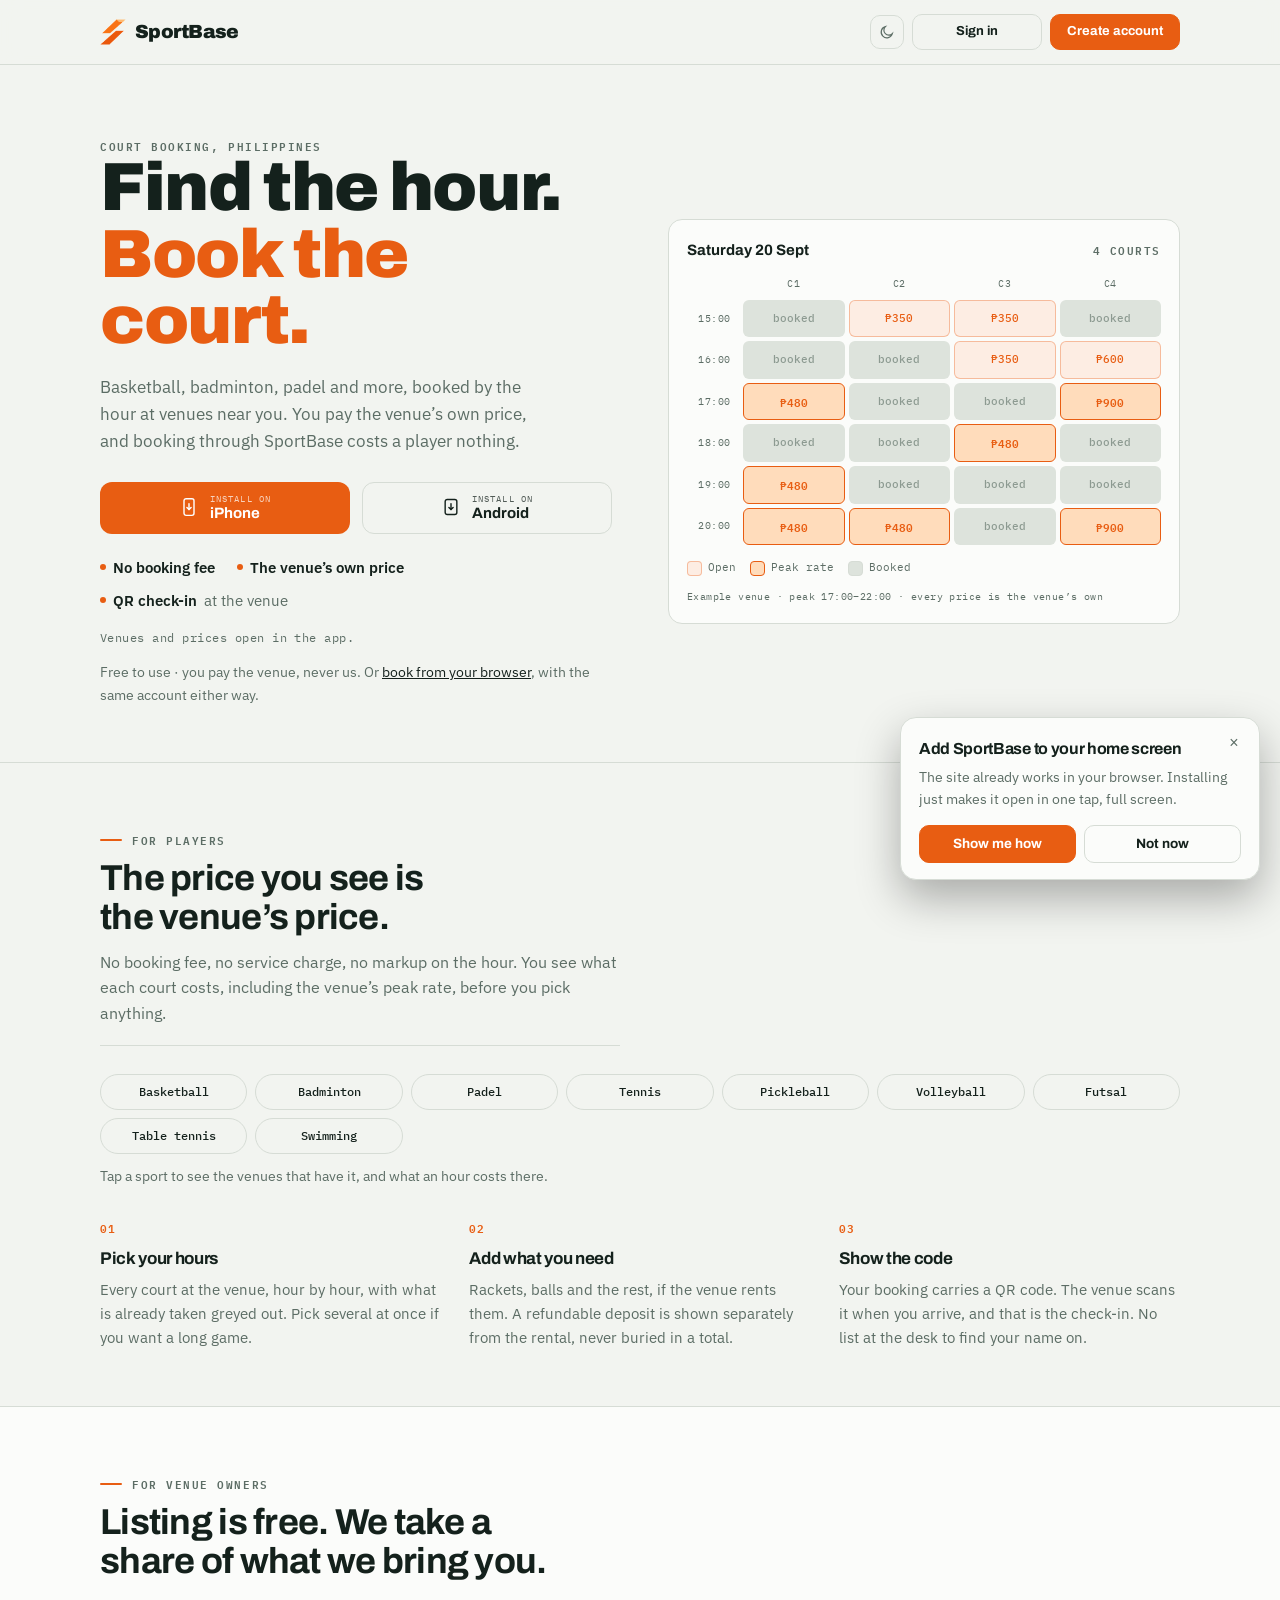
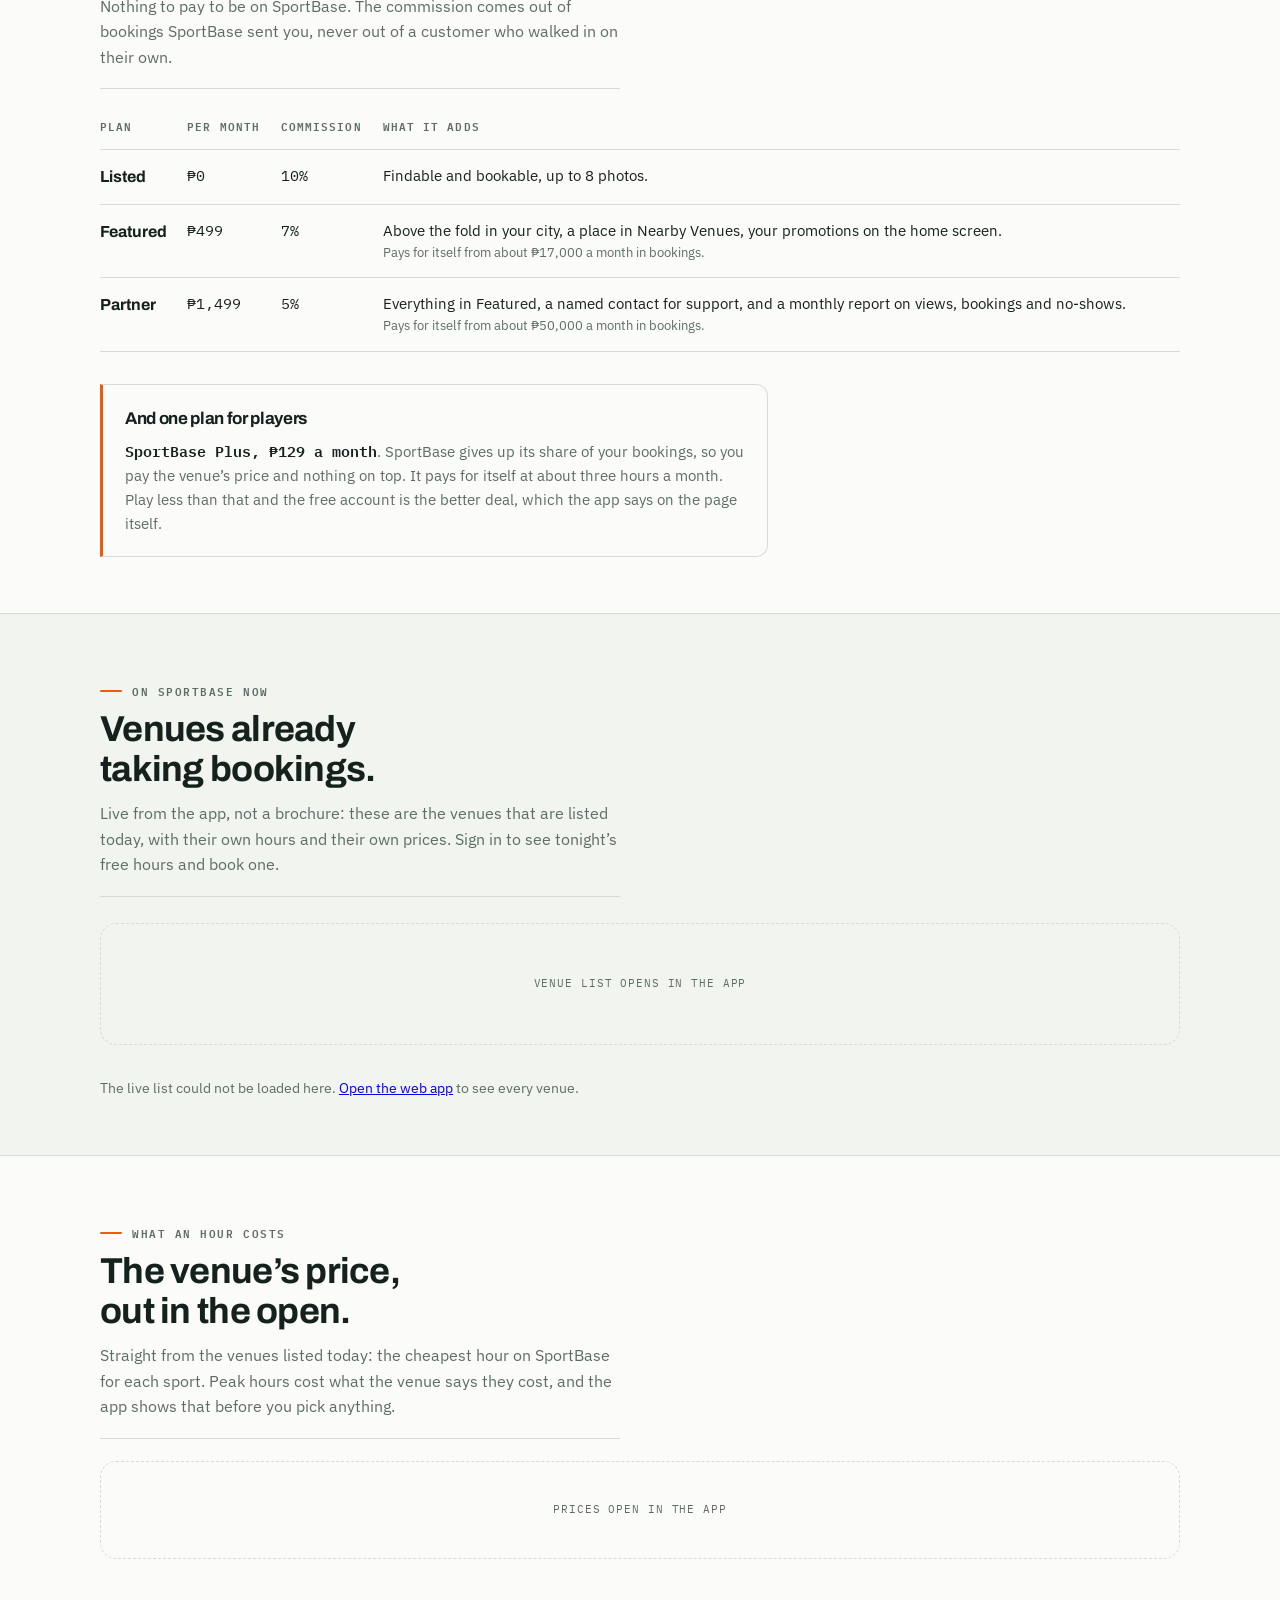
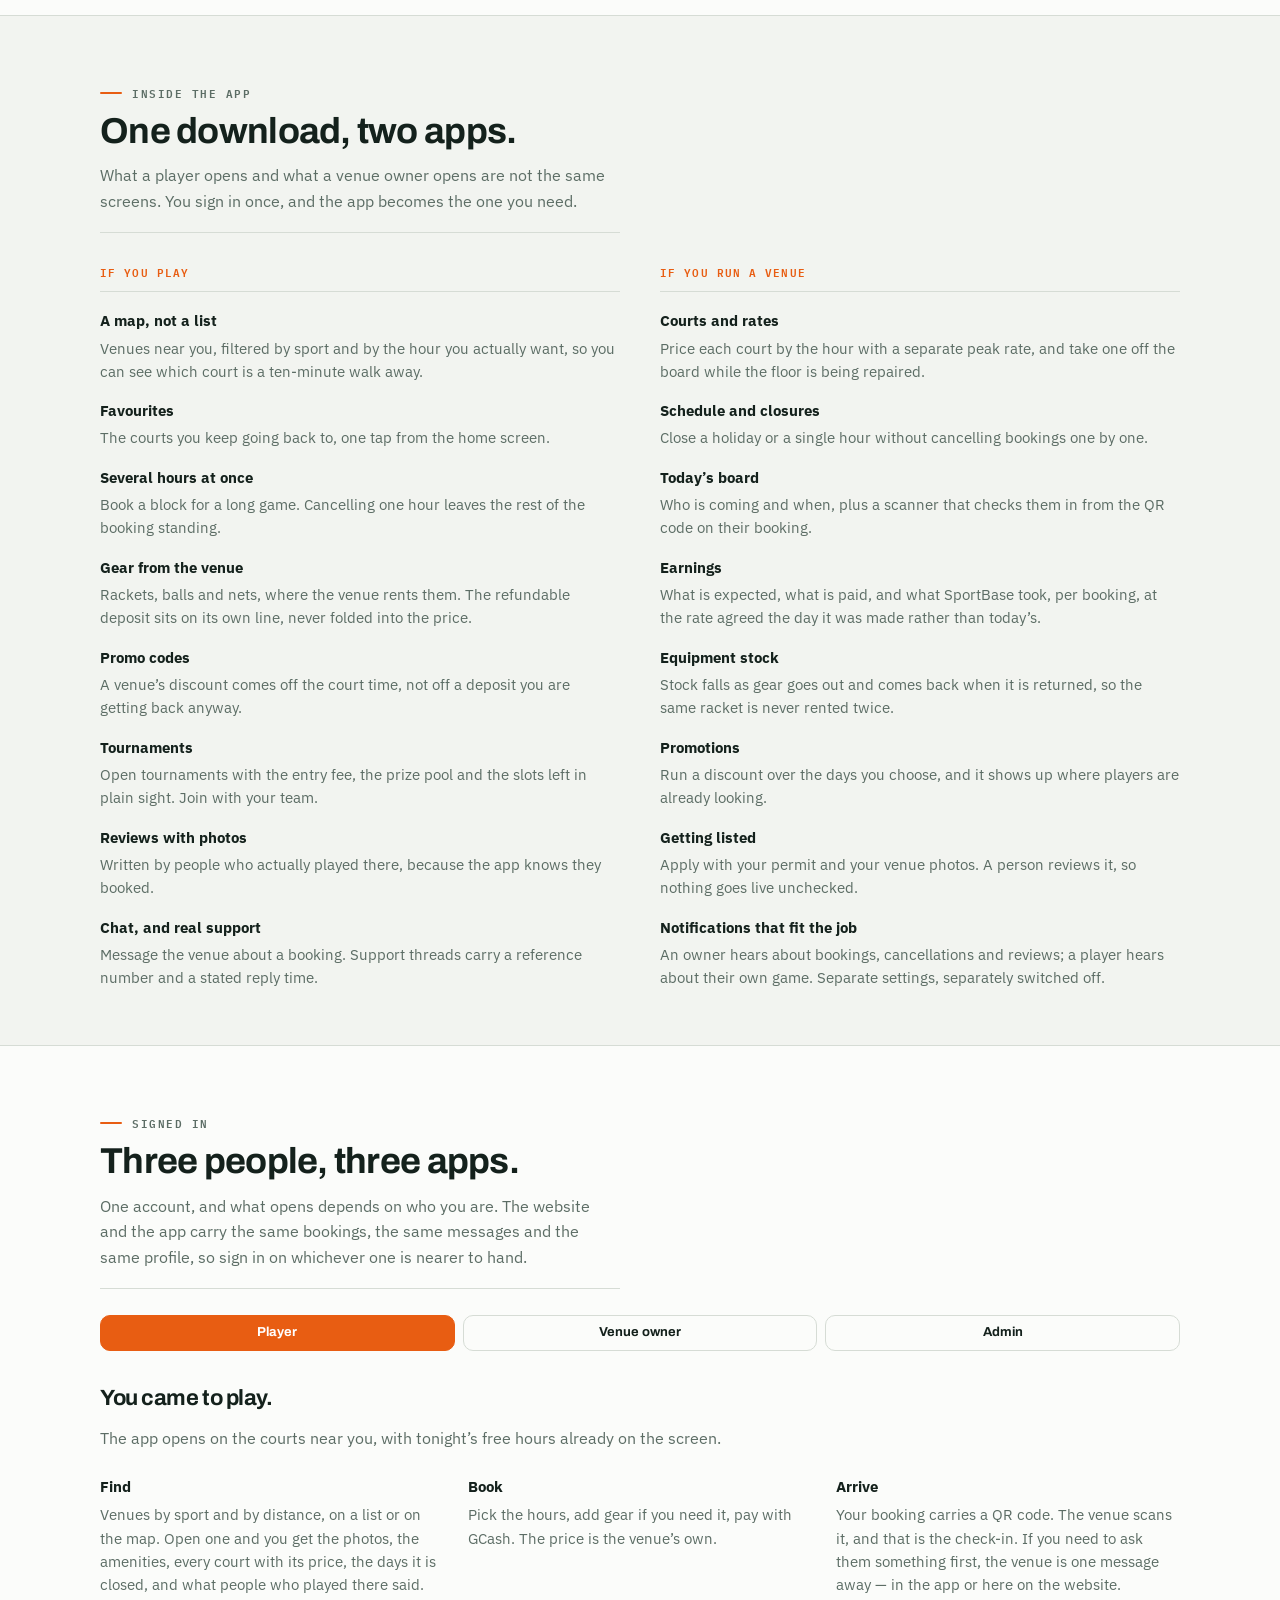
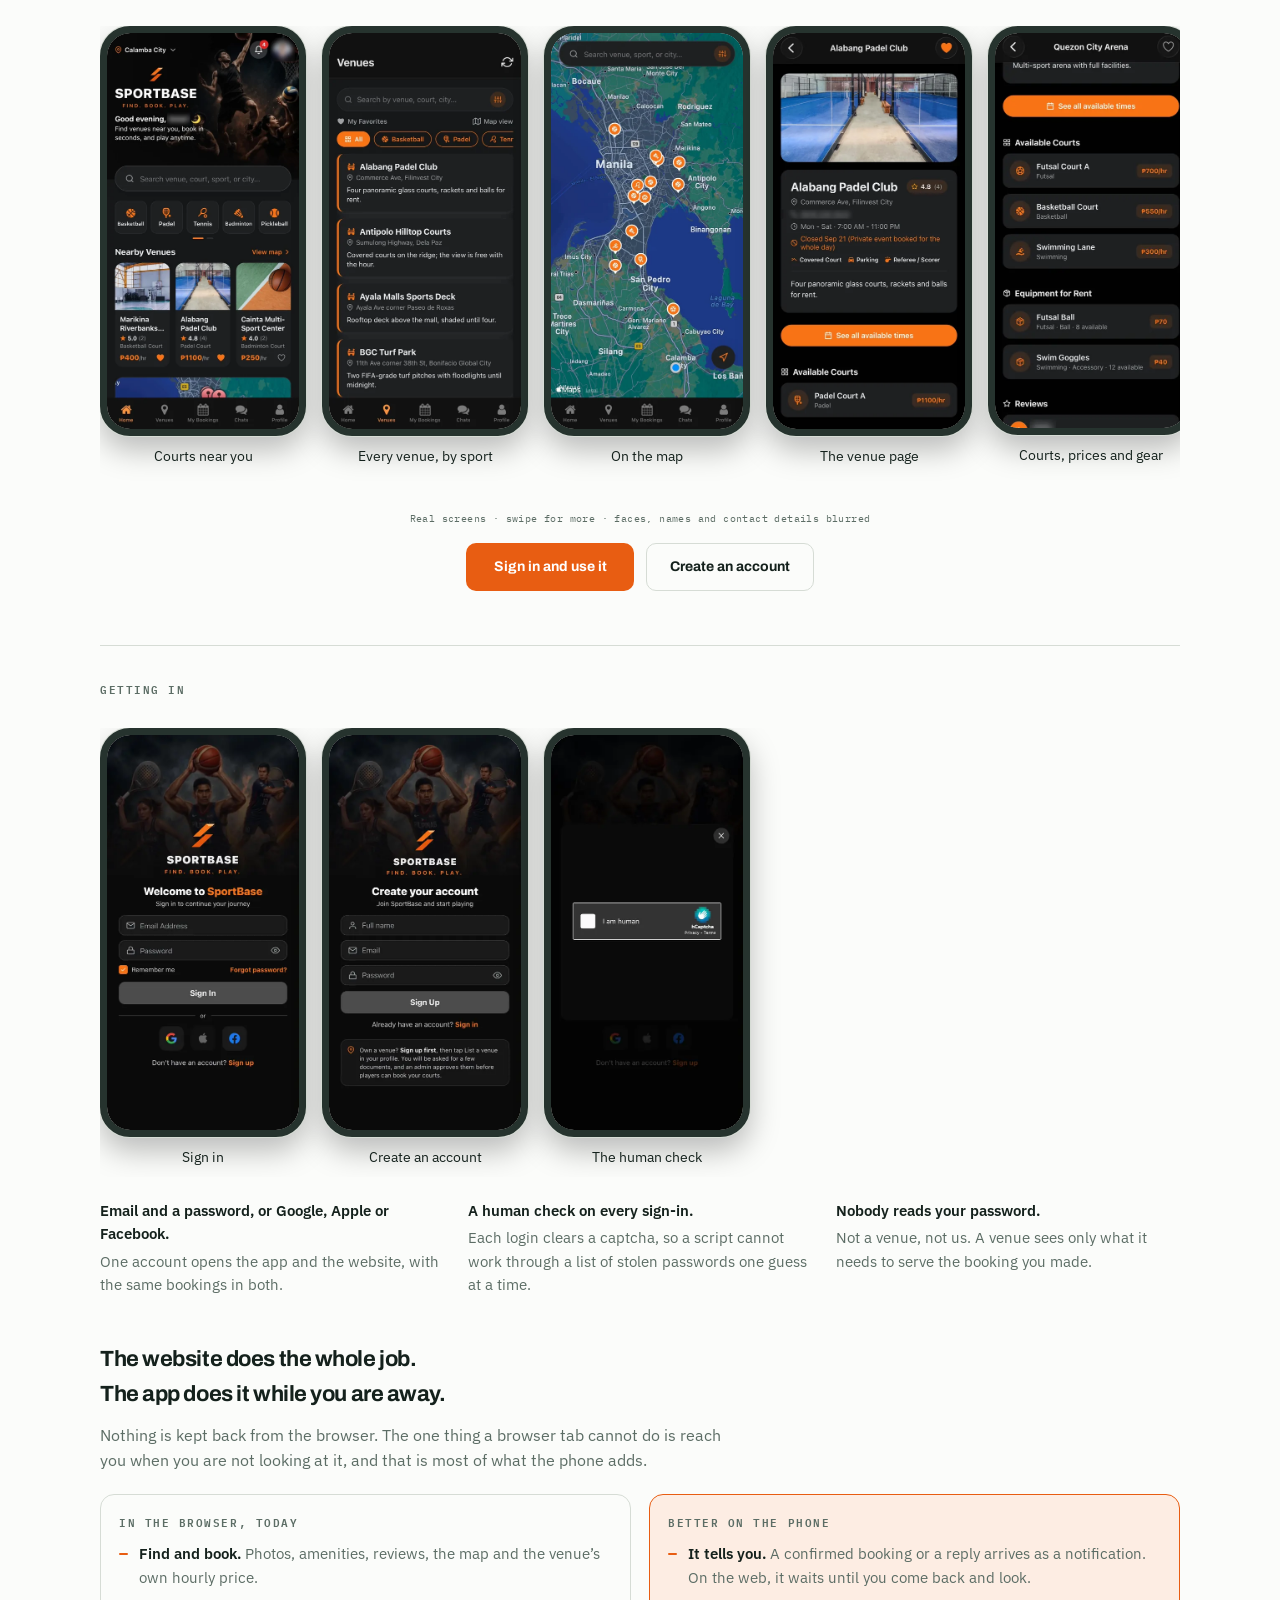
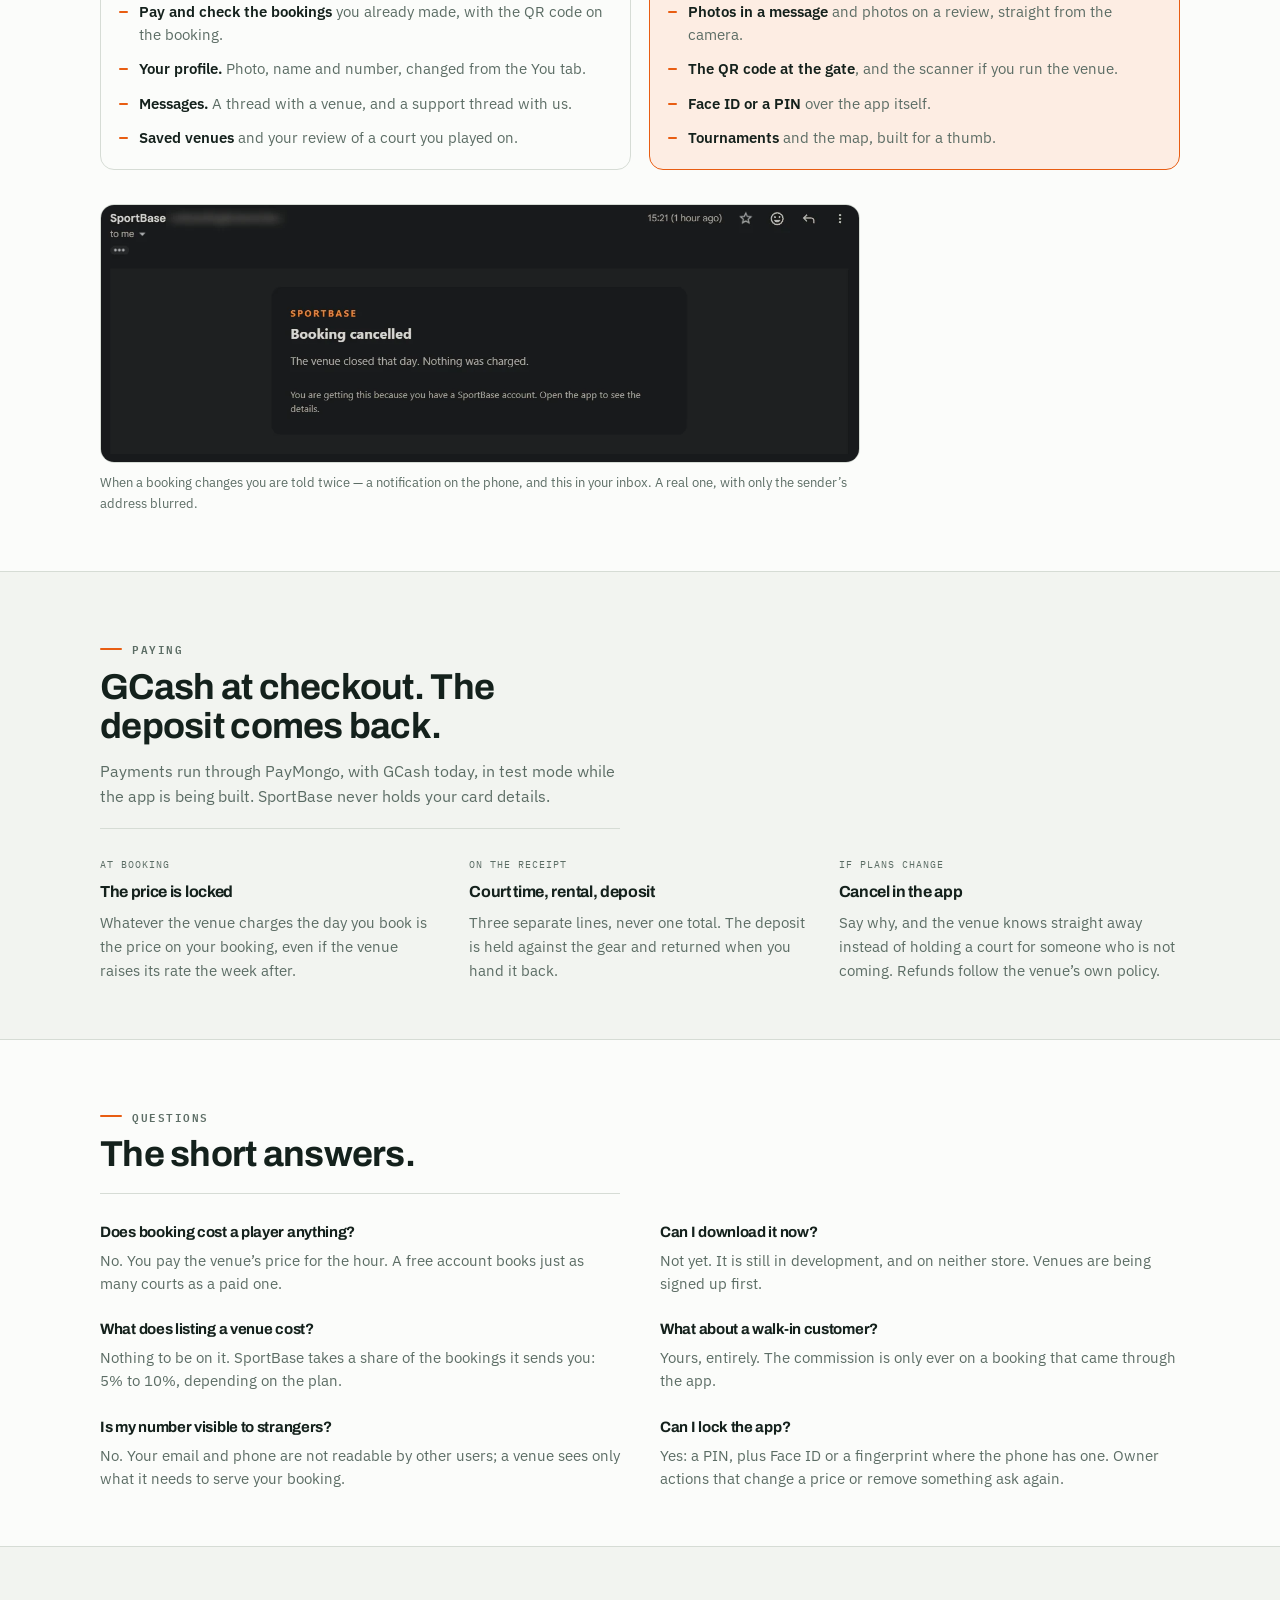
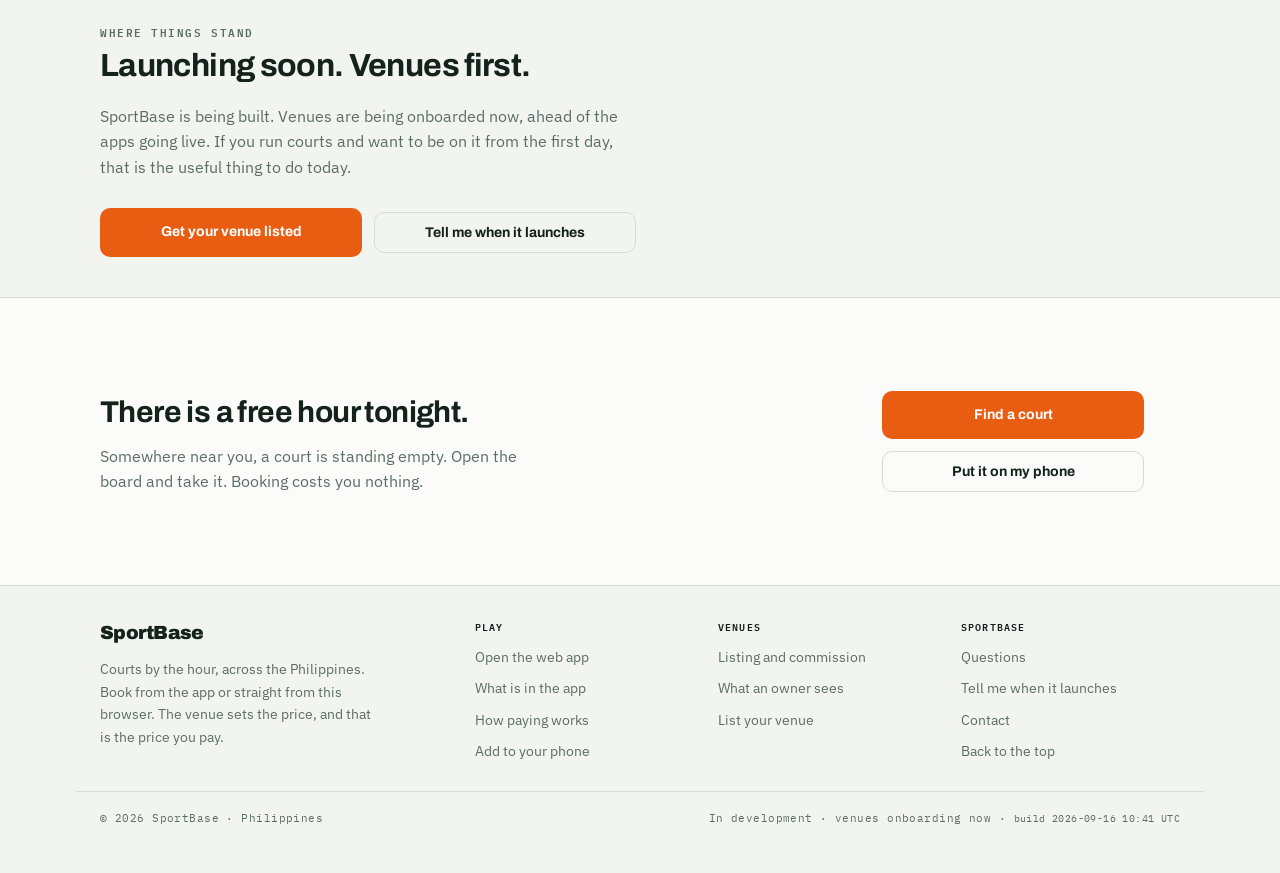
==== commit 9ac3a464: "The player home screen, as it stands" ====
--- a/index.html
+++ b/index.html
@@ -1571,7 +1571,7 @@
   </div>
   <div class="wrap foot-base">
     <span>&copy; 2026 SportBase &middot; Philippines</span>
-    <span>In development &middot; venues onboarding now &middot; <span class="build">build 2026-09-16 10:34 UTC</span></span>
+    <span>In development &middot; venues onboarding now &middot; <span class="build">build 2026-09-16 10:41 UTC</span></span>
   </div>
 </footer>
 
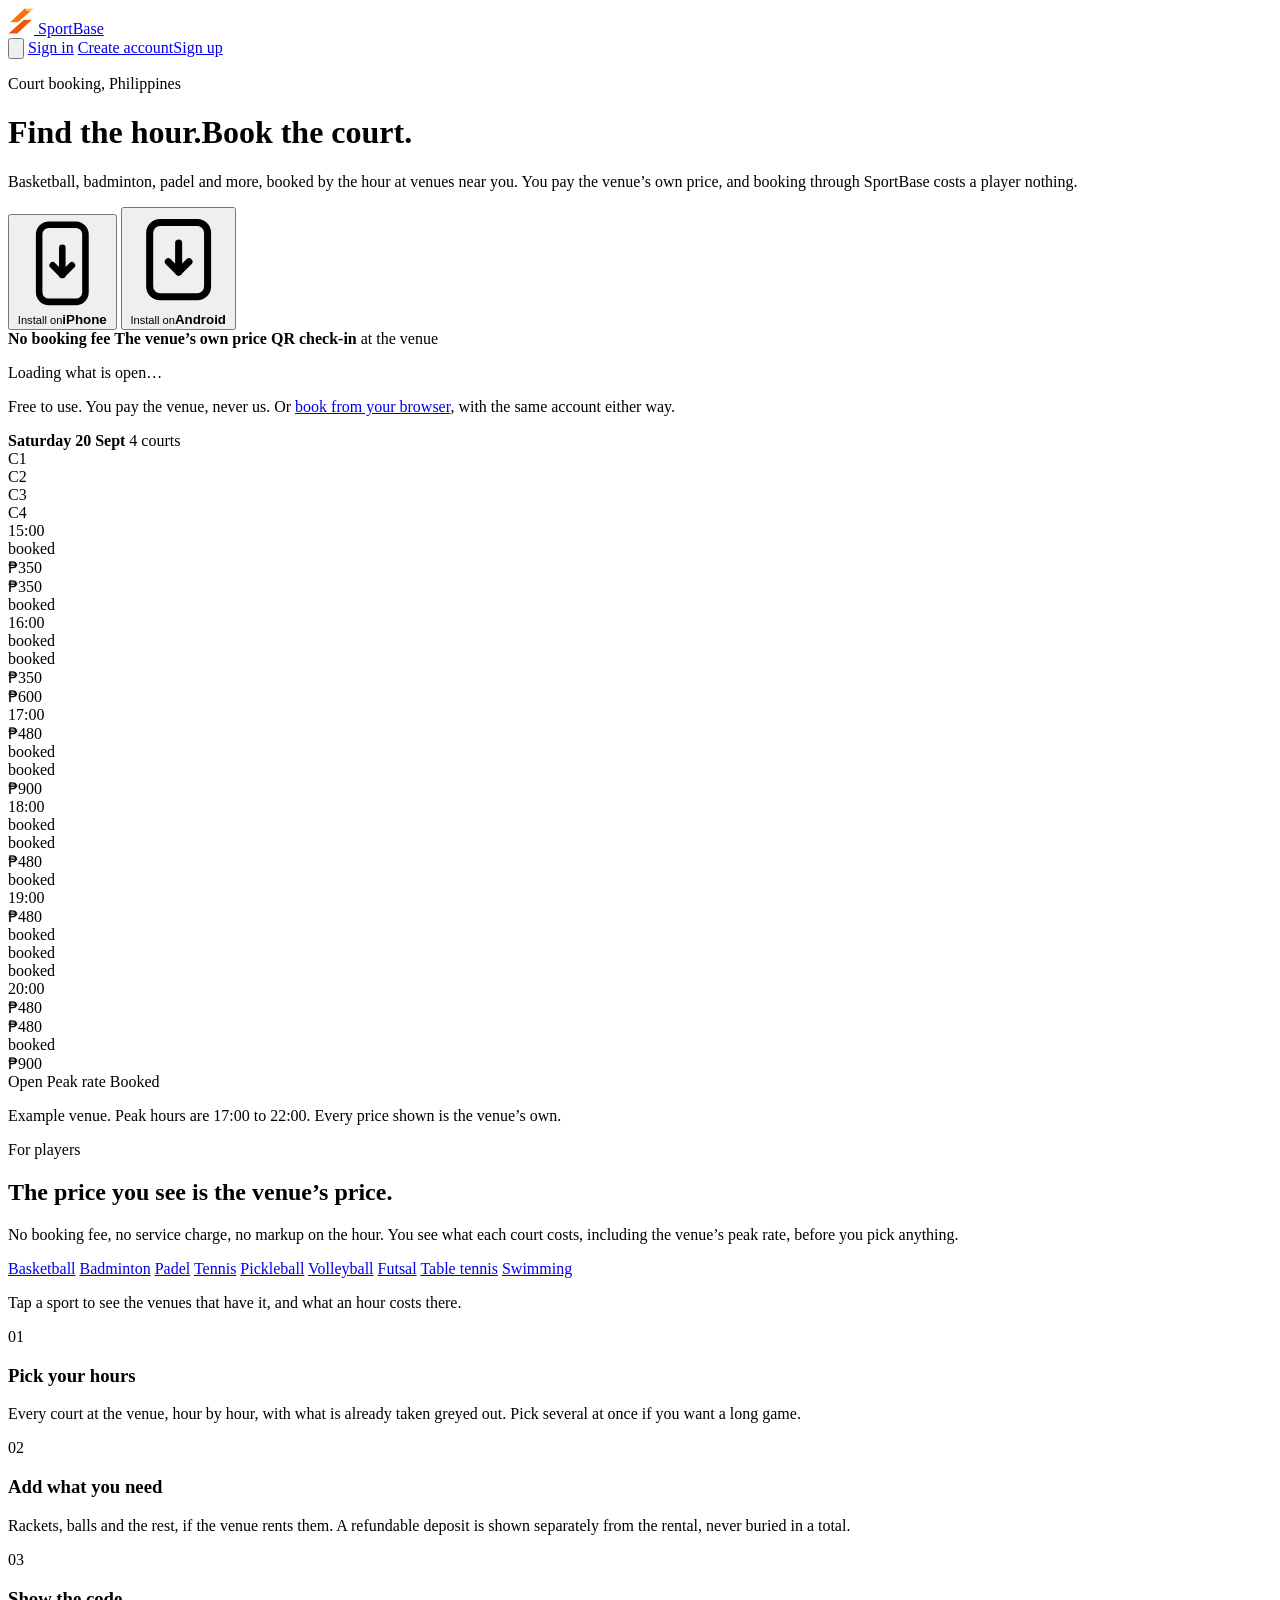
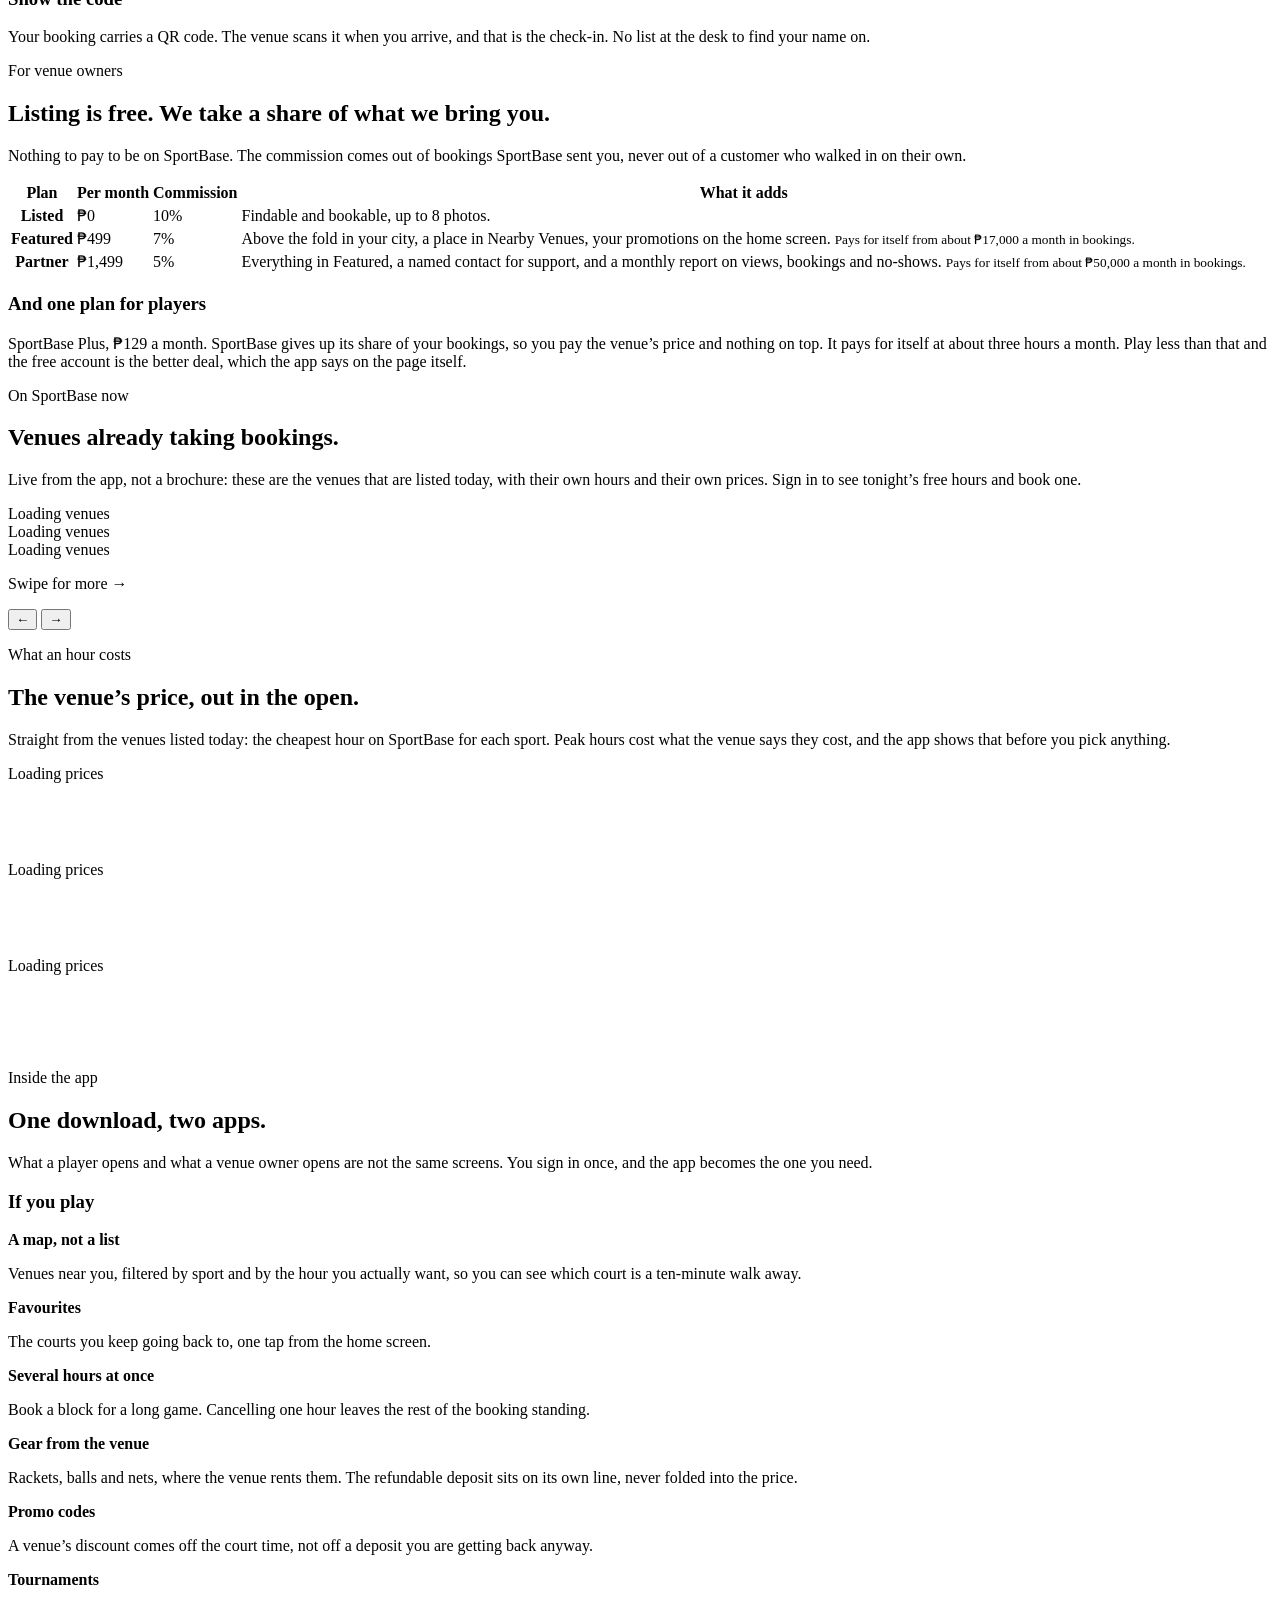
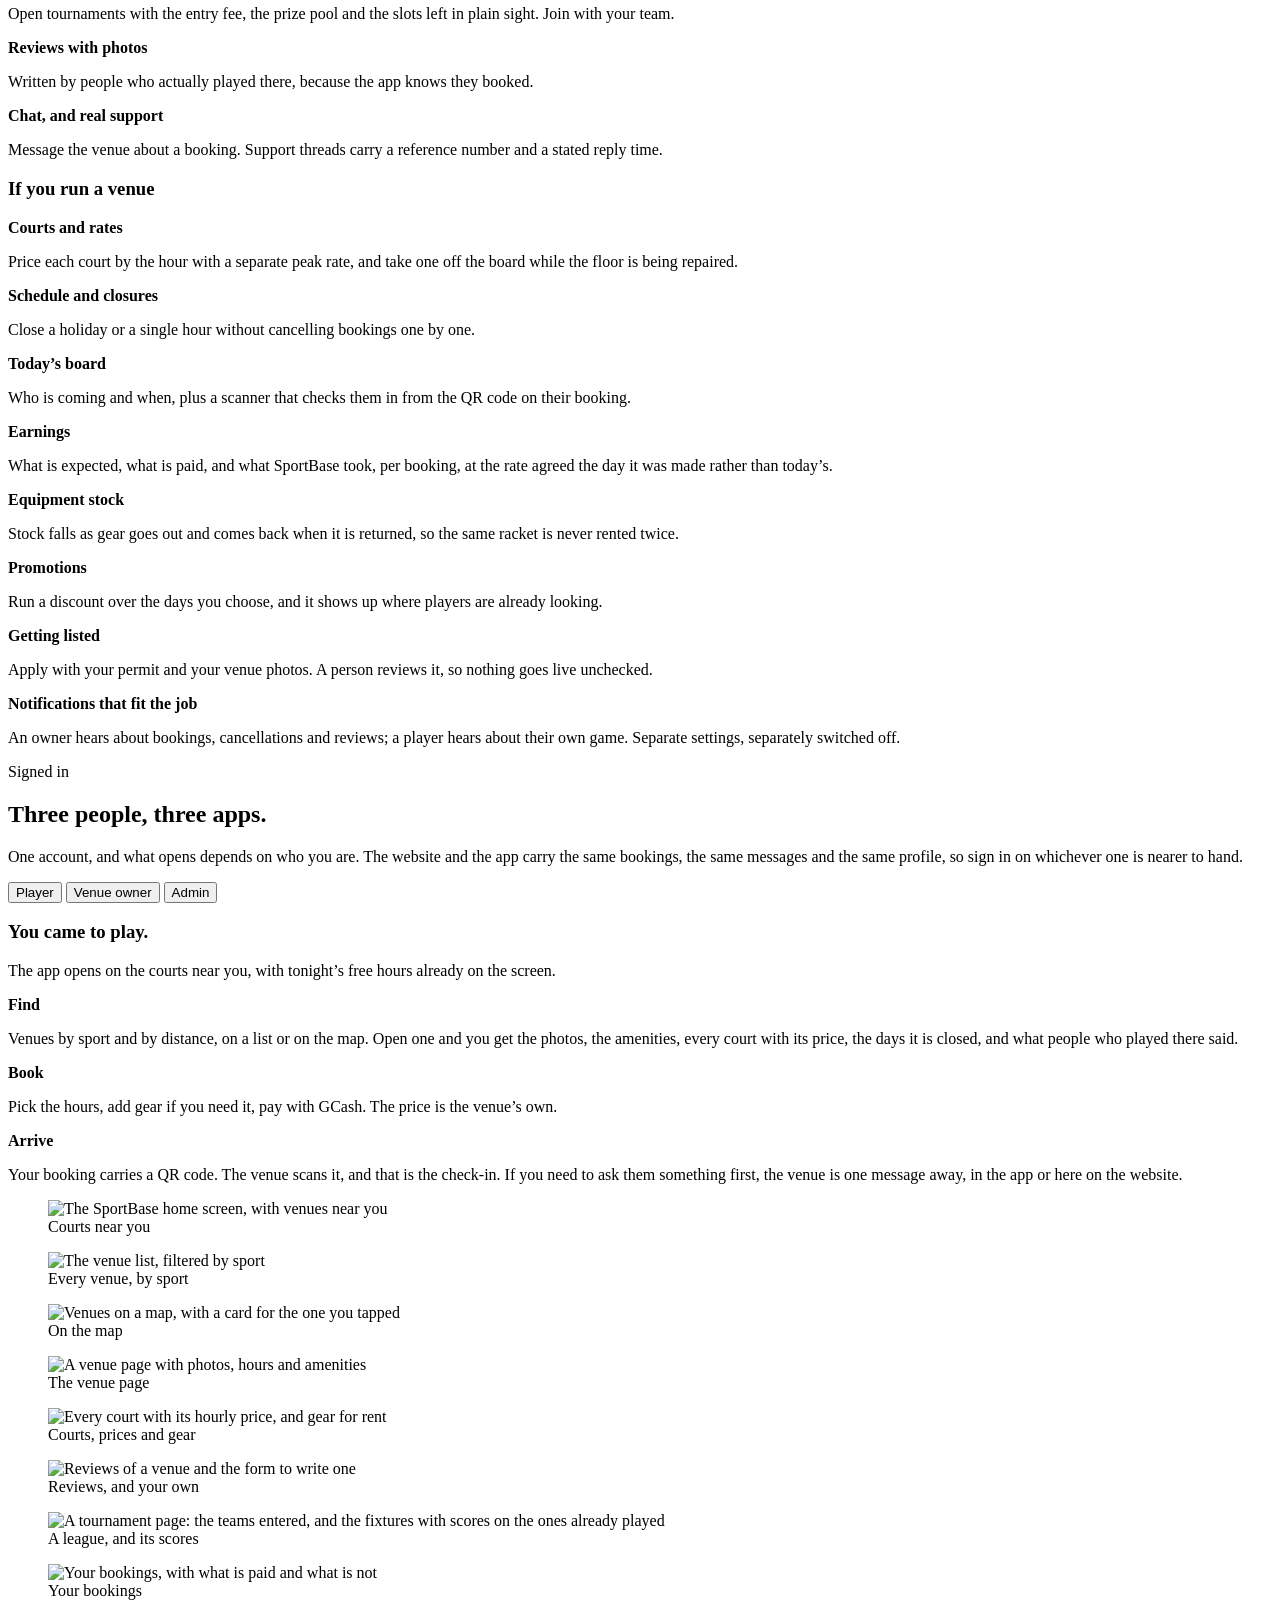
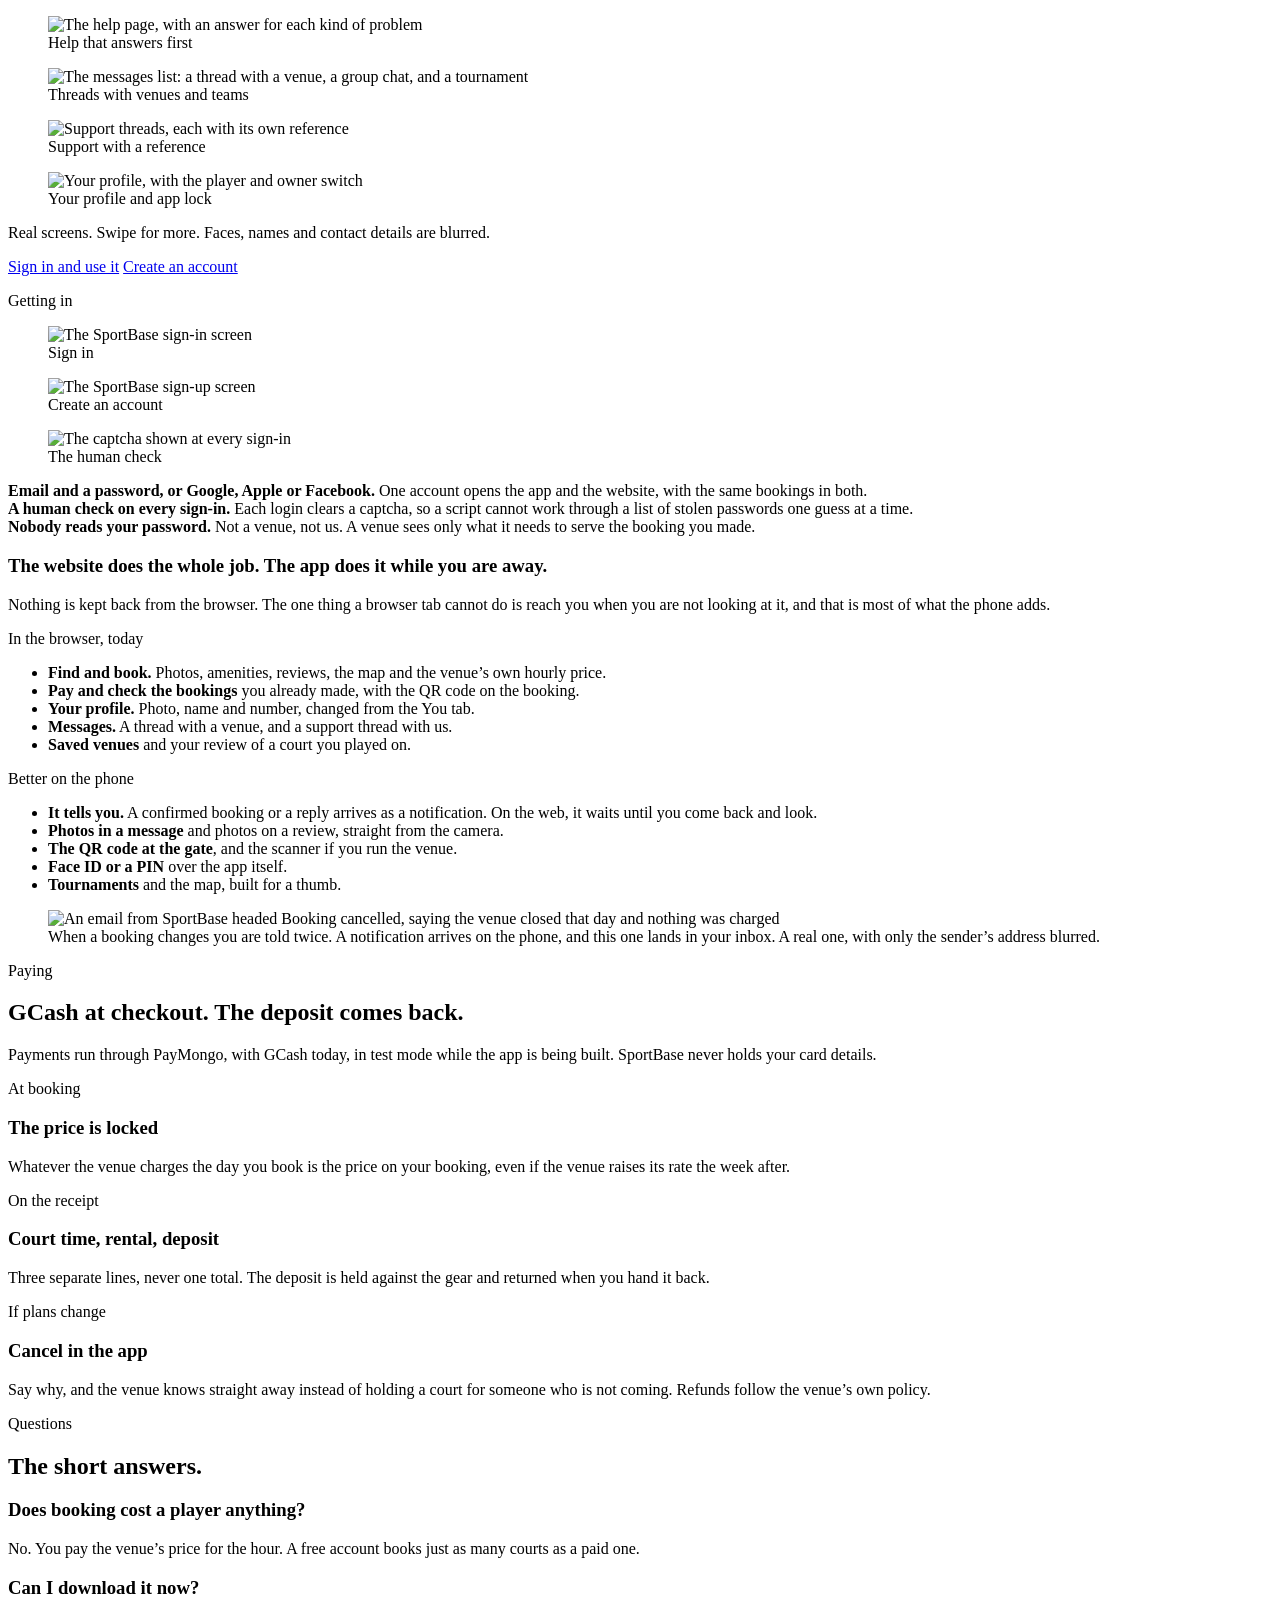
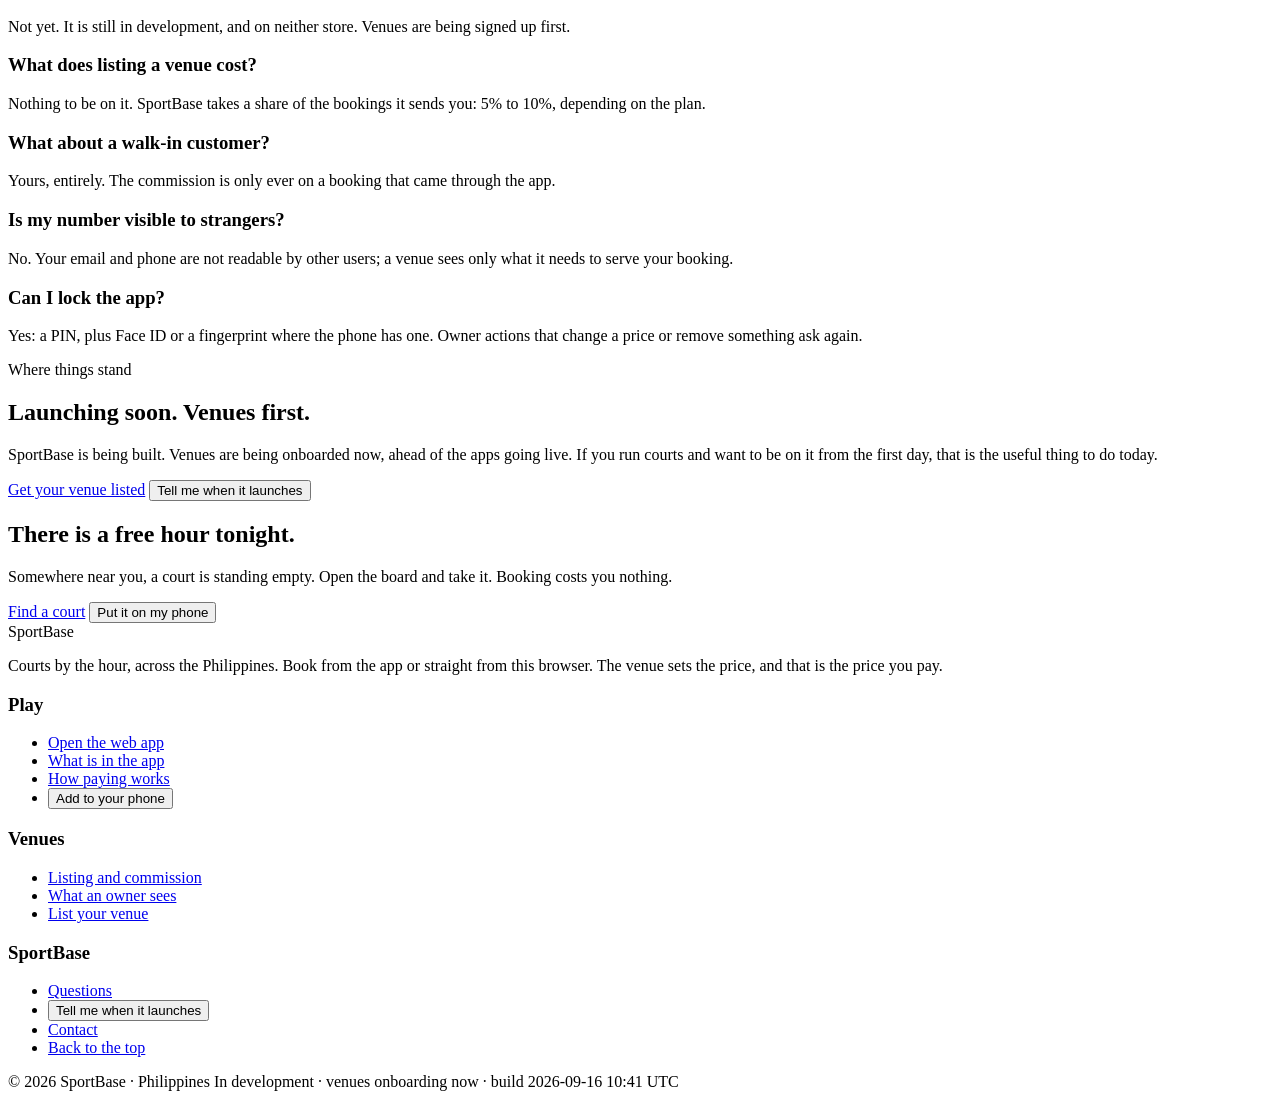
==== commit 76d9412d: "Add files via upload" ====
--- a/index.html
+++ b/index.html
@@ -3,905 +3,25 @@
 <head>
 <meta charset="utf-8">
 <meta name="viewport" content="width=device-width, initial-scale=1, viewport-fit=cover">
-<meta name="description" content="SportBase - book a basketball, badminton, padel or tennis court by the hour at venues across the Philippines. You pay the venue's price; booking costs a player nothing.">
+<meta name="description" content="Book a basketball, badminton, padel or tennis court by the hour at venues across the Philippines. You pay the venue's price. Booking costs a player nothing.">
 <meta name="theme-color" content="#E85D12">
 <meta property="og:title" content="SportBase: book a court by the hour">
-<meta property="og:description" content="SportBase - book a basketball, badminton, padel or tennis court by the hour at venues across the Philippines. You pay the venue's price; booking costs a player nothing.">
+<meta property="og:description" content="Book a basketball, badminton, padel or tennis court by the hour at venues across the Philippines. You pay the venue's price. Booking costs a player nothing.">
 <meta property="og:type" content="website">
 <meta property="og:url" content="https://angelicamongaya8-design.github.io/sportbase-site/">
 <link rel="icon" href="[data-uri]">
 <title>SportBase</title>
 <link rel="manifest" href="manifest.webmanifest">
-<link rel="apple-touch-icon" href="icon-192.png">
+<link rel="apple-touch-icon" href="images/icon-192.png">
 <meta name="apple-mobile-web-app-capable" content="yes">
 <meta name="apple-mobile-web-app-status-bar-style" content="black-translucent">
 <meta name="apple-mobile-web-app-title" content="SportBase">
 <link rel="preconnect" href="https://fonts.googleapis.com">
 <link rel="preconnect" href="https://fonts.gstatic.com" crossorigin>
 <link rel="stylesheet" href="https://fonts.googleapis.com/css2?family=Archivo:wght@500;700;900&family=IBM+Plex+Mono:wght@400;500;600&family=IBM+Plex+Sans:wght@400;500;600&display=swap">
-<style>
-  html { -webkit-text-size-adjust: 100%; }
-  body { margin: 0; }
-  img { max-width: 100%; }
-  [hidden] { display: none !important; }
-
-  /* --- a real install, where the browser can do one ------------------- */
-  .install-live { margin-top: 18px; padding: 14px; border-radius: 12px; border: 1px solid var(--accent); background: var(--accent-soft); }
-  .install-live p { margin-top: 8px; font-size: 13.5px; color: var(--muted); }
-  .steps-note { margin-top: 12px; font-size: 13.5px; color: var(--muted); }
-  .steps-note b { color: var(--ink); }
-</style>
+<link rel="stylesheet" href="css/site.css">
 </head>
 <body>
-<style>
-  /* ---------------------------------------------------------------
-     Palette: a painted court floor. Off-white with a green bias for
-     the ground, deep pine for ink, chalk for the lines, and the
-     app's orange as the only accent, spent on the free hours in
-     the grid and nowhere else that matters.
-     --------------------------------------------------------------- */
-  :root {
-    --ground: #F2F4F0;
-    --raised: #FBFCFA;
-    --ink: #14211C;
-    --muted: #5C6D65;
-    --line: #D6DCD5;
-    --accent: #E85D12;
-    --accent-soft: #FDEDE3;
-    --taken: #DDE3DC;
-    --taken-ink: #8C9A91;
-    --peak: #FFDCBB;
-    --bezel: #26332E;
-    --maxw: 1080px;
-  }
-
-  @media (prefers-color-scheme: dark) {
-    :root:not([data-theme="light"]) {
-      --ground: #0E1512;
-      --raised: #151F1B;
-      --ink: #E9EFEA;
-      --muted: #94A49B;
-      --line: #25322C;
-      --accent: #FF7A2E;
-      --accent-soft: #20150E;
-      --taken: #1D2723;
-      --taken-ink: #6C7C73;
-      --peak: #4A2A11;
-      --bezel: #33443D;
-    }
-  }
-
-  :root[data-theme="dark"] {
-    --ground: #0E1512;
-    --raised: #151F1B;
-    --ink: #E9EFEA;
-    --muted: #94A49B;
-    --line: #25322C;
-    --accent: #FF7A2E;
-    --accent-soft: #20150E;
-    --taken: #1D2723;
-    --taken-ink: #6C7C73;
-    --peak: #4A2A11;
-    --bezel: #33443D;
-  }
-
-  body {
-    background: var(--ground);
-    color: var(--ink);
-    font-family: "IBM Plex Sans", system-ui, -apple-system, Segoe UI, sans-serif;
-    font-size: 16px;
-    line-height: 1.6;
-    -webkit-font-smoothing: antialiased;
-  }
-
-  .wrap {
-    max-width: var(--maxw);
-    margin: 0 auto;
-    padding-inline: 24px;
-  }
-
-  h1, h2, h3 {
-    font-family: Archivo, system-ui, sans-serif;
-    text-wrap: balance;
-    margin: 0;
-    letter-spacing: -0.02em;
-  }
-
-  p { margin: 0; }
-
-  .eyebrow {
-    font-family: "IBM Plex Mono", ui-monospace, monospace;
-    font-size: 11px;
-    font-weight: 600;
-    letter-spacing: 0.14em;
-    text-transform: uppercase;
-    color: var(--muted);
-  }
-
-  /* --- masthead ------------------------------------------------- */
-  .masthead {
-    position: sticky;
-    top: env(safe-area-inset-top, 0px);
-    z-index: 10;
-    /* Solid first. The translucent version is lovely where the blur behind
-       it works and unreadable where it does not - the page's own text shows
-       straight through the bar at 88% with nothing blurring it. */
-    background: var(--ground);
-    border-bottom: 1px solid var(--line);
-  }
-  @supports (backdrop-filter: blur(10px)) or (-webkit-backdrop-filter: blur(10px)) {
-    .masthead {
-      background: color-mix(in srgb, var(--ground) 88%, transparent);
-      -webkit-backdrop-filter: blur(10px);
-      backdrop-filter: blur(10px);
-    }
-  }
-  .masthead .wrap {
-    display: flex;
-    flex-wrap: nowrap;
-    align-items: center;
-    justify-content: space-between;
-    gap: 16px;
-    padding-block: 14px;
-  }
-  /* The buttons keep their size; the name gives way first. Without this the
-     wordmark and the theme switch end up drawn on top of each other on a
-     narrow phone. */
-  .nav-actions { flex: 0 0 auto; }
-  .wordmark {
-    flex: 0 1 auto;
-    min-width: 0;
-    overflow: hidden;
-    white-space: nowrap;
-    color: var(--ink);
-    text-decoration: none;
-    font-family: Archivo, sans-serif;
-    font-weight: 900;
-    font-size: 19px;
-    letter-spacing: -0.03em;
-    display: flex;
-    align-items: center;
-    gap: 9px;
-  }
-  .pip {
-    width: 11px; height: 11px;
-    border-radius: 50%;
-    background: var(--accent);
-    flex: 0 0 auto;
-  }
-  .status-chip {
-    font-family: "IBM Plex Mono", monospace;
-    font-size: 11px;
-    letter-spacing: 0.06em;
-    color: var(--muted);
-    border: 1px solid var(--line);
-    border-radius: 999px;
-    padding: 5px 11px;
-    white-space: nowrap;
-  }
-
-  /* --- hero ----------------------------------------------------- */
-  .hero { padding-block: 72px 56px; }
-  .hero .wrap {
-    display: grid;
-    grid-template-columns: minmax(0, 1fr) minmax(0, 1fr);
-    gap: 56px;
-    align-items: center;
-  }
-  .hero h1 {
-    font-weight: 900;
-    font-size: clamp(40px, 6.2vw, 68px);
-    line-height: 0.98;
-  }
-  .hero h1 .rule {
-    display: block;
-    color: var(--accent);
-  }
-  .lede {
-    margin-top: 20px;
-    font-size: 17px;
-    color: var(--muted);
-    max-width: 44ch;
-  }
-  .cta-row {
-    margin-top: 28px;
-    display: flex;
-    flex-wrap: wrap;
-    gap: 12px;
-    align-items: center;
-  }
-  .btn {
-    font-family: Archivo, sans-serif;
-    font-weight: 700;
-    font-size: 14px;
-    text-decoration: none;
-    border-radius: 10px;
-    padding: 12px 20px;
-    border: 1px solid transparent;
-    display: inline-flex;
-    align-items: center;
-    gap: 8px;
-    /* A <button> carries the browser's own grey until told otherwise, which
-       is how a ghost button ended up a dark slab on a light page. */
-    background: transparent;
-    color: var(--ink);
-    cursor: pointer;
-  }
-  .btn-primary { background: var(--accent); color: #fff; }
-  .btn-ghost { border-color: var(--line); color: var(--ink); }
-  .btn:focus-visible { outline: 2px solid var(--accent); outline-offset: 3px; }
-
-  /* --- the grid: the actual thing the app is ---------------------- */
-  .board {
-    background: var(--raised);
-    border: 1px solid var(--line);
-    border-radius: 14px;
-    padding: 18px;
-  }
-  .board-head {
-    display: flex;
-    align-items: baseline;
-    justify-content: space-between;
-    gap: 12px;
-    margin-bottom: 14px;
-  }
-  .board-head strong {
-    font-family: Archivo, sans-serif;
-    font-size: 15px;
-    font-weight: 700;
-  }
-  .grid {
-    display: grid;
-    grid-template-columns: 52px repeat(4, minmax(0, 1fr));
-    gap: 4px;
-    font-family: "IBM Plex Mono", monospace;
-    font-variant-numeric: tabular-nums;
-  }
-  .col-head, .row-head {
-    font-size: 10px;
-    letter-spacing: 0.06em;
-    color: var(--muted);
-    text-transform: uppercase;
-    display: flex;
-    align-items: center;
-  }
-  .col-head { justify-content: center; padding-bottom: 4px; }
-  .row-head { justify-content: flex-end; padding-right: 8px; }
-  .slot {
-    border-radius: 6px;
-    padding: 9px 4px;
-    font-size: 11px;
-    font-weight: 500;
-    text-align: center;
-    border: 1px solid transparent;
-  }
-  .slot.free {
-    background: var(--accent-soft);
-    border-color: color-mix(in srgb, var(--accent) 34%, transparent);
-    color: var(--accent);
-  }
-  .slot.peak {
-    background: var(--peak);
-    border-color: var(--accent);
-    color: var(--accent);
-    font-weight: 600;
-  }
-  .slot.taken {
-    background: var(--taken);
-    color: var(--taken-ink);
-  }
-  .legend {
-    margin-top: 14px;
-    display: flex;
-    flex-wrap: wrap;
-    gap: 14px;
-    font-family: "IBM Plex Mono", monospace;
-    font-size: 11px;
-    color: var(--muted);
-  }
-  .key { display: flex; align-items: center; gap: 6px; }
-  .swatch {
-    width: 13px; height: 13px;
-    border-radius: 4px;
-    flex: 0 0 auto;
-    border: 1px solid transparent;
-  }
-  .swatch.free {
-    background: var(--accent-soft);
-    border-color: color-mix(in srgb, var(--accent) 34%, transparent);
-  }
-  .swatch.peak {
-    background: var(--peak);
-    border-color: var(--accent);
-  }
-  .swatch.taken {
-    background: var(--taken);
-    border-color: var(--line);
-  }
-  .board-note {
-    margin-top: 12px;
-    font-family: "IBM Plex Mono", monospace;
-    font-size: 10px;
-    letter-spacing: 0.04em;
-    color: var(--muted);
-  }
-
-  /* --- sections -------------------------------------------------- */
-  section { padding-block: 56px; }
-  .band { border-top: 1px solid var(--line); scroll-margin-top: 72px; }
-  .sec-head { max-width: 52ch; }
-  .sec-head h2 {
-    margin-top: 10px;
-    font-size: clamp(26px, 3.4vw, 36px);
-    font-weight: 700;
-    line-height: 1.1;
-  }
-  .sec-head p { margin-top: 12px; color: var(--muted); }
-
-  .sports {
-    margin-top: 28px;
-    display: flex;
-    flex-wrap: wrap;
-    gap: 8px;
-  }
-  .sport {
-    font-family: "IBM Plex Mono", monospace;
-    font-size: 12px;
-    border: 1px solid var(--line);
-    border-radius: 999px;
-    padding: 7px 13px;
-    color: var(--muted);
-  }
-  .sport span { color: var(--ink); font-weight: 500; }
-
-  /* Three steps, numbered because they genuinely happen in order. */
-  .steps {
-    margin-top: 32px;
-    display: grid;
-    grid-template-columns: repeat(3, minmax(0, 1fr));
-    gap: 28px;
-  }
-  .step-n {
-    font-family: "IBM Plex Mono", monospace;
-    font-size: 11px;
-    font-weight: 600;
-    color: var(--accent);
-    letter-spacing: 0.1em;
-  }
-  .step h3 {
-    margin-top: 8px;
-    font-size: 17px;
-    font-weight: 700;
-  }
-  .step p { margin-top: 6px; color: var(--muted); font-size: 15px; }
-
-  /* Owner plans: a table, because it is one. */
-  .plans {
-    margin-top: 28px;
-    width: 100%;
-    border-collapse: collapse;
-    font-size: 15px;
-  }
-  .plans th, .plans td {
-    text-align: left;
-    padding: 14px 16px 14px 0;
-    border-bottom: 1px solid var(--line);
-    vertical-align: top;
-  }
-  .plans thead th {
-    font-family: "IBM Plex Mono", monospace;
-    font-size: 11px;
-    letter-spacing: 0.1em;
-    text-transform: uppercase;
-    color: var(--muted);
-    font-weight: 600;
-    padding-top: 0;
-  }
-  .plans td.num {
-    font-family: "IBM Plex Mono", monospace;
-    font-variant-numeric: tabular-nums;
-    white-space: nowrap;
-  }
-  .plans tbody th {
-    font-family: Archivo, sans-serif;
-    font-weight: 700;
-    font-size: 16px;
-  }
-  .plans td small { display: block; color: var(--muted); font-size: 13px; }
-  .table-scroll { overflow-x: auto; }
-
-  .player-note {
-    margin-top: 32px;
-    border: 1px solid var(--line);
-    border-left: 3px solid var(--accent);
-    border-radius: 0 12px 12px 0;
-    background: var(--raised);
-    padding: 20px 22px;
-    max-width: 62ch;
-  }
-  .player-note h3 { font-size: 17px; font-weight: 700; }
-  .player-note p { margin-top: 8px; color: var(--muted); font-size: 15px; }
-  .player-note .price {
-    font-family: "IBM Plex Mono", monospace;
-    color: var(--ink);
-    font-weight: 600;
-  }
-
-  /* --- closing --------------------------------------------------- */
-  .closing { padding-block: 64px 40px; }
-  .closing h2 { font-size: clamp(24px, 3.2vw, 32px); font-weight: 700; }
-  .closing p { margin-top: 12px; color: var(--muted); max-width: 52ch; }
-
-  footer {
-    border-top: 1px solid var(--line);
-    padding-block: 24px 40px;
-    font-family: "IBM Plex Mono", monospace;
-    font-size: 11px;
-    letter-spacing: 0.04em;
-    color: var(--muted);
-  }
-  footer .wrap {
-    display: flex;
-    flex-wrap: wrap;
-    gap: 10px 24px;
-    justify-content: space-between;
-  }
-
-  @media (max-width: 860px) {
-    .hero .wrap { grid-template-columns: minmax(0, 1fr); gap: 36px; }
-    .steps { grid-template-columns: minmax(0, 1fr); gap: 24px; }
-    .hero { padding-block: 48px 40px; }
-  }
-
-  /* --- inside the app --------------------------------------------- */
-  .cols { margin-top: 30px; display: grid; grid-template-columns: repeat(2, minmax(0, 1fr)); gap: 32px 40px; }
-  .col > h3 { font-family: "IBM Plex Mono", monospace; font-size: 11px; letter-spacing: 0.1em; text-transform: uppercase; color: var(--accent); font-weight: 600; padding-bottom: 10px; border-bottom: 1px solid var(--line); }
-  .feats { margin-top: 16px; display: flex; flex-direction: column; gap: 15px; }
-  .feat b { font-size: 15px; font-weight: 700; }
-  .feat p { margin-top: 3px; color: var(--muted); font-size: 14.5px; }
-
-  /* --- paying ------------------------------------------------------ */
-  .facts { margin-top: 28px; display: grid; grid-template-columns: repeat(3, minmax(0, 1fr)); gap: 28px; }
-  .fact .tag { font-family: "IBM Plex Mono", monospace; font-size: 10px; letter-spacing: 0.1em; text-transform: uppercase; color: var(--muted); }
-  .fact h3 { margin-top: 6px; font-size: 16px; font-weight: 700; }
-  .fact p.body { margin-top: 6px; color: var(--muted); font-size: 15px; }
-
-  /* --- questions --------------------------------------------------- */
-  .faq { margin-top: 26px; display: grid; grid-template-columns: repeat(2, minmax(0, 1fr)); gap: 22px 40px; }
-  .q h3 { font-size: 15px; font-weight: 700; }
-  .q p { margin-top: 5px; color: var(--muted); font-size: 14.5px; }
-
-  @media (max-width: 860px) {
-    .cols, .facts, .faq { grid-template-columns: minmax(0, 1fr); }
-  }
-  /* The status chip is one long line; on a phone it must be allowed to wrap
-     rather than run off the right edge of the masthead. */
-  @media (max-width: 520px) {
-    .masthead .wrap { gap: 10px; }
-    .status-chip { white-space: normal; font-size: 10px; padding: 4px 9px; }
-  }
-
-  /* --- install buttons --------------------------------------------- */
-  .stores { margin-top: 26px; display: flex; flex-wrap: wrap; gap: 12px; }
-  .btn-store { font-family: Archivo, sans-serif; text-decoration: none; border: 1px solid transparent; border-radius: 12px; padding: 10px 18px 11px; display: inline-flex; align-items: center; gap: 11px; cursor: pointer; }
-  .btn-store.solid { background: var(--accent); color: #fff; }
-  .btn-store.outline { border-color: var(--line); color: var(--ink); background: transparent; }
-  .btn-store svg { width: 20px; height: 20px; flex: 0 0 auto; }
-  .btn-store .lines { text-align: left; }
-  .btn-store small { display: block; font-family: "IBM Plex Mono", monospace; font-size: 9px; letter-spacing: 0.12em; text-transform: uppercase; opacity: 0.72; }
-  .btn-store strong { display: block; font-size: 15px; font-weight: 700; line-height: 1.2; }
-  .btn-store:focus-visible { outline: 2px solid var(--accent); outline-offset: 3px; }
-  .cta-note { margin-top: 14px; font-size: 14px; color: var(--muted); }
-  .cta-note a { color: var(--ink); }
-  .linkish { border: 0; background: none; padding: 0; font: inherit; color: var(--ink); text-decoration: underline; text-underline-offset: 3px; cursor: pointer; }
-  .btn-chip { font-family: Archivo, sans-serif; font-weight: 700; font-size: 13px; border: 0; border-radius: 999px; padding: 8px 16px; background: var(--accent); color: #fff; cursor: pointer; white-space: nowrap; }
-  .btn-chip:focus-visible { outline: 2px solid var(--accent); outline-offset: 3px; }
-
-  /* --- the "not yet" dialog ---------------------------------------- */
-  .modal[hidden] { display: none !important; }
-  .modal { position: fixed; inset: 0; z-index: 50; display: grid; place-items: center; padding: 20px; }
-  .modal-scrim { position: absolute; inset: 0; background: color-mix(in srgb, #000 66%, transparent); }
-  .modal-card { position: relative; box-sizing: border-box; width: min(430px, 100%); background: var(--raised); border: 1px solid var(--line); border-radius: 16px; padding: 26px 24px 22px; box-shadow: 0 26px 64px rgba(0, 0, 0, 0.38); animation: rise 160ms ease-out; }
-  @keyframes rise { from { transform: translateY(8px); opacity: 0; } to { transform: none; opacity: 1; } }
-  @media (prefers-reduced-motion: reduce) { .modal-card { animation: none; } }
-  .modal-card h2 { margin-top: 8px; font-size: 24px; font-weight: 700; }
-  .modal-card .say { margin-top: 12px; color: var(--muted); font-size: 15px; }
-  .modal-actions { margin-top: 20px; display: flex; flex-wrap: wrap; gap: 10px; }
-  .modal-fine { margin-top: 14px; font-family: "IBM Plex Mono", monospace; font-size: 10px; letter-spacing: 0.04em; color: var(--muted); }
-  .modal-close { position: absolute; top: 12px; right: 12px; width: 30px; height: 30px; border-radius: 8px; border: 1px solid var(--line); background: transparent; color: var(--muted); font-size: 17px; line-height: 1; cursor: pointer; }
-  .modal-close:hover { color: var(--ink); }
-
-  /* --- the mark, the nav, the theme switch -------------------------- */
-  .mark { width: 26px; height: 26px; flex: 0 0 auto; }
-  .nav-actions { display: flex; align-items: center; gap: 8px; }
-  .icon-btn { width: 34px; height: 34px; display: grid; place-items: center; border-radius: 10px; border: 1px solid var(--line); background: transparent; color: var(--muted); cursor: pointer; }
-  .icon-btn:hover { color: var(--ink); }
-  .icon-btn svg { width: 16px; height: 16px; }
-  .nav-btn { font-family: Archivo, sans-serif; font-weight: 700; font-size: 13px; border-radius: 10px; padding: 9px 15px; cursor: pointer; border: 1px solid var(--line); background: transparent; color: var(--ink); white-space: nowrap; display: inline-flex; align-items: center; justify-content: center; text-decoration: none; line-height: 1.2; }
-  .nav-btn.filled { background: var(--accent); border-color: var(--accent); color: #fff; }
-  /* On a narrow phone the header runs out of room, so the second button
-     says the same thing in fewer letters rather than pushing the page
-     sideways. */
-  .nav-btn .short { display: none; }
-  @media (max-width: 620px) {
-    .nav-btn .long { display: none; }
-    .nav-btn .short { display: inline; }
-  }
-  .icon-btn:focus-visible, .nav-btn:focus-visible { outline: 2px solid var(--accent); outline-offset: 3px; }
-
-  /* --- the install prompt that sits at the bottom -------------------- */
-  .prompt[hidden] { display: none !important; }
-  .prompt {
-    position: fixed;
-    right: 20px;
-    bottom: calc(20px + env(safe-area-inset-bottom, 0px));
-    z-index: 40;
-    width: min(360px, calc(100vw - 32px));
-    box-sizing: border-box;
-    background: var(--raised);
-    border: 1px solid var(--line);
-    border-radius: 16px;
-    padding: 18px 18px 16px;
-    box-shadow: 0 18px 44px rgba(0, 0, 0, 0.3);
-    animation: rise 220ms ease-out;
-  }
-  .prompt h3 { font-size: 16px; font-weight: 700; padding-right: 22px; }
-  .prompt p { margin-top: 4px; color: var(--muted); font-size: 14px; }
-  .prompt-row { margin-top: 14px; display: flex; flex-wrap: wrap; gap: 8px; }
-  .prompt-row .nav-btn { padding: 10px 16px; font-size: 13.5px; }
-  .prompt-close { position: absolute; top: 12px; right: 12px; width: 26px; height: 26px; border: 0; border-radius: 7px; background: transparent; color: var(--muted); font-size: 16px; line-height: 1; cursor: pointer; }
-  .prompt-close:hover { color: var(--ink); }
-  @media (max-width: 520px) {
-    .prompt { right: 16px; left: 16px; width: auto; }
-  }
-
-  /* --- signed-in preview -------------------------------------------- */
-  .roleswitch { margin-top: 26px; display: flex; flex-wrap: wrap; gap: 8px; }
-  /* --- the app, in phones ----------------------------------------------
-     Real screenshots, not a drawing. Faces, names, email addresses, phone
-     numbers and street addresses are blurred out of them before they ship.
-     A rail beats one big phone: more of the app is visible at once, and the
-     words beside it stop having to prop up a column twice their height. */
-  .role-copy { margin-top: 30px; }
-  .role-copy h3 { font-size: 22px; font-weight: 700; }
-  .role-copy > p { margin-top: 10px; color: var(--muted); max-width: 680px; }
-  .role-points { margin-top: 22px; display: grid; grid-template-columns: repeat(3, minmax(0, 1fr)); gap: 24px; }
-  .role-points b { font-size: 15px; }
-  .role-points p { margin-top: 4px; color: var(--muted); font-size: 14.5px; }
-  @media (max-width: 760px) { .role-points { grid-template-columns: minmax(0, 1fr); gap: 15px; } }
-
-  .gallery {
-    margin-top: 30px; display: grid; grid-auto-flow: column; grid-auto-columns: 206px;
-    gap: 16px; overflow-x: auto; scroll-snap-type: x proximity;
-    padding-bottom: 10px; scrollbar-width: thin;
-  }
-  /* On a phone the rail has to come to rest on a whole screen. Left to drift,
-     it stops halfway through one and all you can read is the tail of a
-     caption - "h a reference" under no phone at all. */
-  @media (max-width: 560px) { .gallery { scroll-snap-type: x mandatory; } }
-  .gallery::-webkit-scrollbar { height: 5px; }
-  .gallery::-webkit-scrollbar-thumb { background: var(--line); border-radius: 3px; }
-  /* min-width:0 is the whole reason the captions used to sit off their
-     phones. A grid item will not shrink below its own min-content width by
-     default, so a caption longer than the 206px track pushed its figure wider
-     than the column, and every caption after it drifted right of the phone it
-     belonged to. Anyone reading at a larger text size saw it worst. */
-  .gallery figure { margin: 0; scroll-snap-align: start; min-width: 0; }
-  .gallery .frame {
-    border: 7px solid var(--bezel); border-radius: 30px; overflow: hidden;
-    background: #0B0B0B; line-height: 0;
-    box-shadow: inset 0 0 0 1px var(--line), 0 0 0 1px var(--line), 0 14px 30px rgba(0, 0, 0, 0.26);
-  }
-  .gallery img { display: block; width: 100%; height: auto; border-radius: 23px; }
-  /* Indented by the width of the bezel. Flush with the frame, the caption
-     lines up with the outer edge of a black border on a dark page - which is
-     not the edge anyone sees. The eye reads the lit screen as the phone, and
-     that starts 7px further in. */
-  /* Centred under the phone it names. Padding the bezel's width on both
-     sides keeps the centre line on the screen rather than on the border. */
-  .gallery figcaption { margin-top: 11px; font-size: 13.5px; color: var(--ink);
-    line-height: 1.4; max-width: 100%; overflow-wrap: break-word;
-    padding-inline: 7px; text-align: center; }
-
-  /* The two screens that answer "how do I get in" sit beside the answer. */
-  /* The eyebrow had nothing above it, so GETTING IN sat on the shoulders of
-     the two buttons and read as part of them. */
-  .gate { margin-top: 54px; padding-top: 34px; border-top: 1px solid var(--line); }
-  .gate-list { margin-top: 22px; display: grid; grid-template-columns: repeat(3, minmax(0, 1fr)); gap: 24px; }
-  .gate-list div { font-size: 15px; color: var(--muted); line-height: 1.55; }
-  .gate-list b { display: block; color: var(--ink); font-weight: 600; margin-bottom: 4px; }
-  @media (max-width: 760px) { .gate-list { grid-template-columns: minmax(0, 1fr); gap: 16px; } }
-  .mailshot { margin-top: 34px; max-width: 760px; }
-  .mailshot figure { margin: 0; }
-  .mailshot .shot { border: 1px solid var(--line); border-radius: 14px;
-    overflow: hidden; background: #0B0B0B; line-height: 0; }
-  .mailshot img { display: block; width: 100%; height: auto; }
-  .mailshot figcaption { margin-top: 10px; font-size: 13px; color: var(--muted);
-    line-height: 1.6; }
-  .sec-sub { margin-top: 46px; max-width: 640px; }
-  .sec-sub h3 { font-size: 22px; font-weight: 700; }
-  .sec-sub p { margin-top: 10px; color: var(--muted); }
-  .split { margin-top: 20px; display: grid; grid-template-columns: repeat(2, minmax(0, 1fr)); gap: 18px; align-items: start; }
-  .split-col { border: 1px solid var(--line); border-radius: 14px; background: var(--raised); padding: 18px 18px 20px; }
-  .split-col.lead { border-color: var(--accent); background: var(--accent-soft); }
-  .split-col ul { margin: 12px 0 0; padding: 0; list-style: none; display: grid; gap: 11px; }
-  .split-col li { position: relative; padding-left: 20px; font-size: 15px; color: var(--muted); line-height: 1.55; }
-  .split-col li::before { content: ""; position: absolute; left: 0; top: 11px; width: 9px; height: 2px; border-radius: 1px; background: var(--accent); }
-  .split-col li b { color: var(--ink); font-weight: 600; }
-  @media (max-width: 720px) { .split { grid-template-columns: minmax(0, 1fr); } }
-  #preview .screen-note { margin-top: 16px; text-align: center; }
-  #preview .cta-row { margin-top: 16px; justify-content: center; }
-  #preview .cta-row .btn { flex: 0 1 auto; min-width: 168px; max-width: 210px; }
-  .screen-note { margin-top: 10px; font-family: "IBM Plex Mono", monospace; font-size: 10px; letter-spacing: 0.04em; color: var(--muted); }
-
-  /* --- the sign-in panel --------------------------------------------- */
-  .tabs { display: flex; gap: 4px; padding: 4px; border: 1px solid var(--line); border-radius: 12px; margin-top: 14px; }
-  .tab { flex: 1; border: 0; border-radius: 9px; padding: 9px 10px; background: transparent; color: var(--muted); font-family: Archivo, sans-serif; font-weight: 700; font-size: 13px; cursor: pointer; }
-  .tab[aria-selected="true"] { background: var(--accent); color: #fff; }
-  .field { margin-top: 13px; }
-  .field label { display: block; font-family: "IBM Plex Mono", monospace; font-size: 10px; letter-spacing: 0.1em; text-transform: uppercase; color: var(--muted); }
-  .field input { margin-top: 6px; width: 100%; box-sizing: border-box; padding: 11px 12px; border-radius: 10px; border: 1px solid var(--line); background: var(--ground); color: var(--ink); font-family: inherit; font-size: 15px; }
-  .field input:focus-visible { outline: 2px solid var(--accent); outline-offset: 1px; }
-  .roles { display: flex; gap: 8px; margin-top: 6px; }
-  .role { flex: 1; border: 1px solid var(--line); border-radius: 10px; padding: 10px 11px; background: transparent; color: var(--ink); font-family: inherit; font-size: 13.5px; text-align: left; cursor: pointer; }
-  .role span { display: block; color: var(--muted); font-size: 11.5px; }
-  .role[aria-pressed="true"] { border-color: var(--accent); background: var(--accent-soft); }
-  .auth-submit { margin-top: 18px; width: 100%; justify-content: center; border: 0; font-family: Archivo, sans-serif; font-weight: 700; font-size: 14px; border-radius: 10px; padding: 13px 20px; background: var(--accent); color: #fff; cursor: pointer; }
-  .auth-fine { margin-top: 12px; font-size: 12.5px; color: var(--muted); }
-  .auth-fine a { color: var(--ink); }
-  [hidden] { display: none !important; }
-  @media (max-width: 860px) {
-    .tiles { grid-template-columns: repeat(3, minmax(0, 1fr)); }
-  }
-
-  /* --- the install guide --------------------------------------------- */
-  .steps-ol { margin: 16px 0 0; padding: 0; list-style: none; display: flex; flex-direction: column; gap: 11px; }
-  .steps-ol li { display: grid; grid-template-columns: 22px minmax(0, 1fr); gap: 10px; align-items: start; font-size: 14.5px; color: var(--muted); }
-  .steps-ol li b { color: var(--ink); font-weight: 600; }
-  .step-num { font-family: "IBM Plex Mono", monospace; font-size: 10px; font-weight: 600; color: var(--accent); border: 1px solid var(--line); border-radius: 7px; height: 22px; display: grid; place-items: center; }
-  .note-line { margin-top: 16px; padding-top: 13px; border-top: 1px solid var(--line); font-size: 13px; color: var(--muted); }
-  .note-line b { color: var(--ink); }
-  .note-line a { color: var(--ink); }
-  .copy-row { margin-top: 10px; display: flex; flex-wrap: wrap; gap: 8px; }
-  .copy-btn { font-family: "IBM Plex Mono", monospace; font-size: 12px; border: 1px solid var(--line); border-radius: 9px; padding: 8px 12px; background: transparent; color: var(--ink); cursor: pointer; }
-  .copy-btn:hover { border-color: var(--accent); }
-  .copy-btn:focus-visible { outline: 2px solid var(--accent); outline-offset: 2px; }
-
-  /* --- footer --------------------------------------------------------- */
-  footer .foot { display: grid; grid-template-columns: minmax(0, 1.6fr) repeat(3, minmax(0, 1fr)); gap: 32px 24px; padding-block: 8px 28px; }
-  .foot-brand .name { font-family: Archivo, sans-serif; font-weight: 900; font-size: 19px; letter-spacing: -0.03em; color: var(--ink); text-transform: none; }
-  .foot-brand p { margin-top: 10px; color: var(--muted); font-family: "IBM Plex Sans", sans-serif; font-size: 14px; letter-spacing: 0; max-width: 34ch; text-transform: none; }
-  .foot-col h3 { font-family: "IBM Plex Mono", monospace; font-size: 10px; letter-spacing: 0.12em; text-transform: uppercase; color: var(--ink); font-weight: 600; }
-  .foot-col ul { margin: 12px 0 0; padding: 0; list-style: none; display: flex; flex-direction: column; gap: 9px; }
-  .foot-col a, .foot-col .linkish { font-family: "IBM Plex Sans", sans-serif; font-size: 14px; letter-spacing: 0; color: var(--muted); text-decoration: none; text-align: left; }
-  .foot-col a:hover, .foot-col .linkish:hover { color: var(--accent); }
-  .foot-base { display: flex; flex-wrap: wrap; gap: 10px 24px; justify-content: space-between; border-top: 1px solid var(--line); padding-block: 18px 6px; }
-  @media (max-width: 860px) {
-    footer .foot { grid-template-columns: repeat(2, minmax(0, 1fr)); }
-    .foot-brand { grid-column: 1 / -1; }
-  }
-
-  /* --- live venues ---------------------------------------------------- */
-  .venue-grid { margin-top: 26px; display: grid; grid-template-columns: repeat(auto-fill, minmax(260px, 1fr)); gap: 16px; }
-  .vcard { border: 1px solid var(--line); border-radius: 16px; overflow: hidden; background: var(--raised); display: flex; flex-direction: column; text-decoration: none; color: var(--ink); }
-  .vcard:hover { border-color: var(--accent); }
-  .vshot { aspect-ratio: 16 / 10; background: var(--accent-soft); display: block; width: 100%; object-fit: cover; }
-  .vshot-blank { display: grid; place-items: center; font-family: "IBM Plex Mono", monospace; font-size: 10px; letter-spacing: 0.12em; text-transform: uppercase; color: var(--muted); }
-  .vbody { padding: 14px 15px 16px; display: flex; flex-direction: column; gap: 6px; }
-  .vbody b { font-family: Archivo, sans-serif; font-size: 16px; }
-  .vbody .where { color: var(--muted); font-size: 13.5px; }
-  .vmeta { margin-top: 4px; display: flex; flex-wrap: wrap; gap: 6px; align-items: center; }
-  .vtag { font-family: "IBM Plex Mono", monospace; font-size: 10px; border: 1px solid var(--line); border-radius: 999px; padding: 4px 9px; color: var(--muted); }
-  .vtag.rate { color: var(--accent); border-color: var(--accent); }
-  .venue-note { margin-top: 16px; font-size: 14px; color: var(--muted); }
-  .skeleton { border: 1px dashed var(--line); border-radius: 16px; min-height: 220px; display: grid; place-items: center; color: var(--muted); font-family: "IBM Plex Mono", monospace; font-size: 11px; letter-spacing: 0.08em; text-transform: uppercase; }
-
-  /* --- the dialog has to fit on a phone -------------------------------- */
-  .modal { overflow-y: auto; padding: 16px; }
-  .modal-card { max-height: calc(100dvh - 32px); overflow-y: auto; -webkit-overflow-scrolling: touch; }
-
-  /* --- touch sizes ----------------------------------------------------- */
-  @media (max-width: 720px) {
-    .btn, .nav-btn, .btn-store, .icon-btn { box-sizing: border-box; min-height: 44px; }
-    .hero { padding-block: 32px 28px; }
-    section { padding-block: 40px; }
-    .board { padding: 13px; }
-    .grid { grid-template-columns: 42px repeat(4, minmax(0, 1fr)); gap: 3px; }
-    .slot { padding: 8px 2px; font-size: 10px; }
-    .col-head, .row-head { font-size: 9px; }
-    .row-head { padding-right: 5px; }
-    .legend { gap: 10px; font-size: 10px; }
-    .board-note { font-size: 9px; }
-    .prompt { padding: 15px 15px 14px; border-radius: 14px; }
-    .prompt h3 { font-size: 15px; }
-    .prompt p { font-size: 13px; }
-    .cta-note { font-size: 13.5px; }
-    .plans th, .plans td { padding-right: 12px; }
-    .foot-col ul { gap: 11px; }
-  }
-  @media (max-width: 370px) {
-    /* Below this the name is what has to go, not the way in. */
-    .brandname { display: none; }
-  }
-  @media (max-width: 400px) {
-    .wrap { padding-inline: 16px; }
-    .wordmark { font-size: 17px; }
-    .nav-btn { font-size: 12px; padding: 9px 11px; }
-    .masthead .wrap { gap: 8px; }
-    .wordmark { gap: 7px; }
-    .btn-store { padding: 9px 14px 10px; }
-    .btn-store strong { font-size: 14px; }
-  }
-
-  /* --- the sample screens answer a tap -------------------------------- */
-  .tabbar button {
-    border: 1px solid var(--line); background: transparent; padding: 6px 9px;
-    border-radius: 999px; font: inherit; font-family: "IBM Plex Mono", monospace;
-    font-size: 9px; letter-spacing: 0.04em; text-transform: uppercase;
-    color: var(--muted); cursor: pointer;
-  }
-  .tabbar button:hover { border-color: var(--accent); color: var(--accent); }
-  .tabbar button[aria-current="page"] { border-color: var(--accent); background: var(--accent-soft); color: var(--accent); }
-
-  /* --- reading on a phone --------------------------------------------- */
-  @media (max-width: 820px) {
-    body { font-size: 16.5px; line-height: 1.6; }
-    .lede { font-size: 17px; }
-    .sec-head p { font-size: 16px; }
-    .step p, .feat p, .role-points p, .q p, .fact p.body, .vbody .where, .plans td, .player-note p { font-size: 15.5px; }
-    .feat b, .role-points b, .q h3 { font-size: 16.5px; }
-    .note-line, .cta-note, .venue-note, .auth-fine, .steps-ol li { font-size: 15px; }
-    .plans td small { font-size: 14px; }
-    .eyebrow { font-size: 11.5px; }
-    .vtag, .pill, .sport { font-size: 11.5px; }
-    .legend { font-size: 11.5px; gap: 12px; }
-    .board-note { font-size: 10.5px; }
-    .slot { font-size: 11.5px; }
-    .col-head, .row-head { font-size: 10.5px; }
-    .foot-col a, .foot-col .linkish, .foot-brand p { font-size: 15.5px; }
-    .foot-base, footer { font-size: 12px; }
-    .modal-card .say { font-size: 15.5px; }
-    .prompt p { font-size: 14.5px; }
-    .prompt h3 { font-size: 16px; }
-    .tile b, .row b { font-size: 16px; }
-    .row small { font-size: 13.5px; }
-  }
-
-  /* --- proof strip ----------------------------------------------------- */
-  .proof { margin-top: 22px; display: flex; flex-wrap: wrap; gap: 10px 22px; }
-  .proof span { display: flex; align-items: center; gap: 7px; font-size: 14.5px; color: var(--muted); }
-  .proof b { color: var(--ink); font-weight: 600; }
-  .proof .dot { width: 6px; height: 6px; border-radius: 50%; background: var(--accent); flex: 0 0 auto; }
-  .live-stat { margin-top: 16px; font-family: "IBM Plex Mono", monospace; font-size: 12px; letter-spacing: 0.04em; color: var(--muted); }
-  .live-stat b { color: var(--ink); }
-
-  /* --- what an hour costs ---------------------------------------------- */
-  .rates { margin-top: 22px; display: grid; grid-template-columns: repeat(auto-fill, minmax(150px, 1fr)); gap: 10px; }
-  .rate { border: 1px solid var(--line); border-radius: 14px; background: var(--raised); padding: 13px 14px; }
-  .rate small { display: block; font-family: "IBM Plex Mono", monospace; font-size: 10px; letter-spacing: 0.1em; text-transform: uppercase; color: var(--muted); }
-  .rate b { font-size: 19px; font-variant-numeric: tabular-nums; }
-  .rate i { display: block; font-style: normal; font-size: 12.5px; color: var(--muted); }
-
-  /* --- the last word --------------------------------------------------- */
-  .closer { border-top: 1px solid var(--line); background: var(--raised); }
-  .closer .wrap { display: flex; flex-wrap: wrap; align-items: center; justify-content: space-between; gap: 18px; padding-block: 34px; }
-  .closer h2 { font-size: clamp(22px, 3vw, 30px); font-weight: 700; }
-  .closer p { margin-top: 8px; color: var(--muted); max-width: 46ch; }
-
-  /* --- telling people when the stores open ------------------------------ */
-  .notify { margin-top: 16px; padding-top: 14px; border-top: 1px solid var(--line); }
-  .notify p { font-size: 13.5px; color: var(--muted); }
-  .notify p b { color: var(--ink); }
-  .notify-row { margin-top: 10px; display: flex; gap: 8px; flex-wrap: wrap; }
-  .notify-row input { flex: 1; min-width: 170px; padding: 11px 12px; border-radius: 10px; border: 1px solid var(--line); background: var(--ground); color: var(--ink); font-family: inherit; font-size: 15px; }
-  .notify-row input:focus-visible { outline: 2px solid var(--accent); outline-offset: 1px; }
-  .notify-msg { margin-top: 9px; font-size: 13.5px; color: var(--muted); }
-  .notify-msg.good { color: #2F9E63; }
-
-  /* --- plans read as cards on a phone ----------------------------------- */
-  @media (max-width: 720px) {
-    .plans, .plans tbody, .plans tr, .plans th, .plans td { display: block; width: 100%; }
-    .plans thead { display: none; }
-    .plans tbody tr { box-sizing: border-box; border: 1px solid var(--line); border-radius: 16px; background: var(--raised); padding: 16px 17px; margin-bottom: 12px; }
-    .plans th, .plans td { box-sizing: border-box; padding-right: 0; }
-    .plans tbody th { border: 0; padding: 0 0 4px; font-size: 19px; }
-    .plans td { border: 0; padding: 4px 0 0; }
-    .plans td[data-label]::before { content: attr(data-label); display: block; font-family: "IBM Plex Mono", monospace; font-size: 10px; letter-spacing: 0.1em; text-transform: uppercase; color: var(--muted); }
-    .plans td.num { font-size: 17px; }
-    .plans td small { margin-top: 6px; }
-    .table-scroll { overflow-x: visible; }
-    .closer .wrap { padding-block: 28px; }
-  }
-
-  /* A sport is a question - "where can I play this?" - so it answers one. */
-  .sport { text-decoration: none; display: inline-flex; align-items: center; min-height: 36px; }
-  .sport:hover { border-color: var(--accent); }
-  .sport:hover span { color: var(--accent); }
-  .sport:focus-visible { outline: 2px solid var(--accent); outline-offset: 3px; }
-  .sports-note { margin-top: 12px; font-size: 13.5px; color: var(--muted); }
-
-  /* On a phone the footer reads better as a block than as a column: Play
-     and Venues sit side by side, and SportBase runs underneath them both.
-     Three lists stacked one after another is a long walk to the bottom. */
-  @media (max-width: 860px) {
-    footer .foot { grid-template-columns: repeat(2, minmax(0, 1fr)); gap: 24px 20px; padding-block: 4px 24px; }
-    .foot-brand { grid-column: 1 / -1; }
-    footer .foot > .foot-col:last-of-type { grid-column: 1 / -1; }
-    footer .foot > .foot-col:last-of-type ul { columns: 2; column-gap: 20px; }
-    footer .foot > .foot-col:last-of-type li { break-inside: avoid; }
-    .foot-brand p { max-width: none; }
-    .foot-col h3 { padding-bottom: 8px; border-bottom: 1px solid var(--line); }
-    .foot-col ul { margin-top: 12px; gap: 13px; }
-    .foot-base { flex-direction: column; gap: 6px; padding-block: 16px 4px; }
-  }
-
-  /* --- two buttons offered together are one decision, so one size ----- */
-  /* A <button> is border-box by browser default and an <a> is not, which is
-     how two buttons with the same max-width ended up different widths. */
-  .btn, .nav-btn, .btn-store, .sport, .rail-btn { box-sizing: border-box; }
-  .cta-row .btn { flex: 1 1 200px; max-width: 262px; justify-content: center; text-align: center; }
-  .stores .btn-store { flex: 1 1 200px; max-width: 252px; justify-content: center; }
-  .nav-actions .nav-btn { min-width: 130px; justify-content: center; }
-  @media (max-width: 620px) { .nav-actions .nav-btn { min-width: 88px; } }
-  .roleswitch { display: grid; grid-template-columns: repeat(3, minmax(0, 1fr)); gap: 8px; }
-  .roleswitch .nav-btn { width: 100%; }
-  .prompt-row .nav-btn { flex: 1 1 0; justify-content: center; }
-  .modal-actions .btn { flex: 1 1 0; justify-content: center; }
-  .sports { display: grid; grid-template-columns: repeat(auto-fill, minmax(134px, 1fr)); gap: 8px; }
-  .sport { justify-content: center; text-align: center; }
-
-  /* --- a section should announce itself -------------------------------
-     Scrolled end to end, the page was one long column of the same grey.
-     Alternating ground and a rule under every opener give the eye
-     somewhere to rest, and tell you that a new subject has started. */
-  .band.alt { background: var(--raised); }
-  .sec-head .eyebrow { display: flex; align-items: center; gap: 10px; }
-  .sec-head .eyebrow::before {
-    content: ""; flex: 0 0 auto; width: 22px; height: 2px;
-    background: var(--accent); border-radius: 2px;
-  }
-  .sec-head { padding-bottom: 18px; border-bottom: 1px solid var(--line); }
-
-  /* --- the venues scroll sideways, and say so ------------------------- */
-  .venue-grid {
-    margin-top: 26px;
-    display: grid;
-    grid-auto-flow: column;
-    grid-auto-columns: 262px;
-    gap: 16px;
-    overflow-x: auto;
-    overscroll-behavior-x: contain;
-    scroll-snap-type: x proximity;
-    scroll-behavior: smooth;
-    padding-bottom: 10px;
-  }
-  .venue-grid > * { scroll-snap-align: start; }
-  .rail-foot { margin-top: 6px; display: flex; align-items: center; justify-content: space-between; gap: 12px; }
-  .rail-hint { font-family: "IBM Plex Mono", monospace; font-size: 10.5px; letter-spacing: 0.08em; text-transform: uppercase; color: var(--muted); }
-  .rail-btns { display: flex; gap: 8px; }
-  .rail-btn {
-    width: 38px; height: 38px; border-radius: 11px;
-    border: 1px solid var(--line); background: transparent; color: var(--ink);
-    cursor: pointer; display: grid; place-items: center; font-size: 15px;
-  }
-  .rail-btn:hover:not(:disabled) { border-color: var(--accent); color: var(--accent); }
-  .rail-btn:disabled { opacity: 0.32; cursor: default; }
-  @media (max-width: 720px) {
-    /* The next card peeks past the edge, which is how a person knows
-       there is a next card. */
-    .venue-grid { grid-auto-columns: 78%; }
-    .rail-btns { display: none; }
-  }
-  @media (min-width: 721px) { .rail-hint { display: none; } }
-  @media (max-width: 400px) {
-    .nav-actions .nav-btn { min-width: 74px; }
-    .sports { grid-template-columns: repeat(auto-fill, minmax(104px, 1fr)); }
-  }
-
-  /* A visible build stamp: when a phone insists it is showing the newest
-     version, this is how anyone can check. */
-  .build { font-family: "IBM Plex Mono", monospace; font-size: 10px; letter-spacing: 0.04em; color: var(--muted); }
-</style>
 
 <header class="masthead">
   <div class="wrap">
@@ -952,7 +72,7 @@
       </div>
       <p class="live-stat" id="live-stat">Loading what is open&hellip;</p>
       <p class="cta-note">
-        Free to use &middot; you pay the venue, never us. Or
+        Free to use. You pay the venue, never us. Or
         <a href="https://angelicamongaya8-design.github.io/sportbase-site/app.html">book from your browser</a>,
         with the same account either way.
       </p>
@@ -1013,7 +133,7 @@
         <span class="key"><span class="swatch peak"></span>Peak rate</span>
         <span class="key"><span class="swatch taken"></span>Booked</span>
       </div>
-      <p class="board-note">Example venue &middot; peak 17:00&ndash;22:00 &middot; every price is the venue&rsquo;s own</p>
+      <p class="board-note">Example venue. Peak hours are 17:00 to 22:00. Every price shown is the venue&rsquo;s own.</p>
     </div>
   </div>
 </div>
@@ -1251,13 +371,13 @@
       <div class="role-points">
         <div><b>Find</b><p>Venues by sport and by distance, on a list or on the map. Open one and you get the photos, the amenities, every court with its price, the days it is closed, and what people who played there said.</p></div>
         <div><b>Book</b><p>Pick the hours, add gear if you need it, pay with GCash. The price is the venue&rsquo;s own.</p></div>
-        <div><b>Arrive</b><p>Your booking carries a QR code. The venue scans it, and that is the check-in. If you need to ask them something first, the venue is one message away &mdash; in the app or here on the website.</p></div>
+        <div><b>Arrive</b><p>Your booking carries a QR code. The venue scans it, and that is the check-in. If you need to ask them something first, the venue is one message away, in the app or here on the website.</p></div>
       </div>
     </div>
 
     <div class="role-copy" data-panel="owner" hidden>
       <h3>You came to fill the courts.</h3>
-      <p>The app opens on today: who is coming, what is owed, and what is still free to sell. Every venue you list goes past an admin first &mdash; the second and the third as well as the first, because a permit is issued per location.</p>
+      <p>The app opens on today: who is coming, what is owed, and what is still free to sell. Every venue you list goes past an admin first. This applies to the second and the third as well as the first, because a permit is issued per location.</p>
       <div class="role-points">
         <div><b>Today</b><p>Every booking in order, with a scanner to check people in as they walk through the door.</p></div>
         <div><b>Money</b><p>Expected, paid, and the SportBase share, per booking, at the rate agreed the day it was made.</p></div>
@@ -1277,118 +397,118 @@
 
       <div class="gallery" data-panel="player">
         <figure>
-          <div class="frame"><img src="shot-p-home.webp" width="460" height="947" alt="The SportBase home screen, with venues near you"></div>
+          <div class="frame"><img src="images/shot-p-home.webp" width="460" height="947" alt="The SportBase home screen, with venues near you"></div>
           <figcaption>Courts near you</figcaption>
         </figure>
         <figure>
-          <div class="frame"><img src="shot-p-venues.webp" width="460" height="947" alt="The venue list, filtered by sport" loading="lazy"></div>
+          <div class="frame"><img src="images/shot-p-venues.webp" width="460" height="947" alt="The venue list, filtered by sport" loading="lazy"></div>
           <figcaption>Every venue, by sport</figcaption>
         </figure>
         <figure>
-          <div class="frame"><img src="shot-p-map.webp" width="460" height="947" alt="Venues on a map, with a card for the one you tapped" loading="lazy"></div>
+          <div class="frame"><img src="images/shot-p-map.webp" width="460" height="947" alt="Venues on a map, with a card for the one you tapped" loading="lazy"></div>
           <figcaption>On the map</figcaption>
         </figure>
         <figure>
-          <div class="frame"><img src="shot-p-venue.webp" width="460" height="947" alt="A venue page with photos, hours and amenities" loading="lazy"></div>
+          <div class="frame"><img src="images/shot-p-venue.webp" width="460" height="947" alt="A venue page with photos, hours and amenities" loading="lazy"></div>
           <figcaption>The venue page</figcaption>
         </figure>
         <figure>
-          <div class="frame"><img src="shot-p-courts.webp" width="460" height="947" alt="Every court with its hourly price, and gear for rent" loading="lazy"></div>
+          <div class="frame"><img src="images/shot-p-courts.webp" width="460" height="947" alt="Every court with its hourly price, and gear for rent" loading="lazy"></div>
           <figcaption>Courts, prices and gear</figcaption>
         </figure>
         <figure>
-          <div class="frame"><img src="shot-p-reviews.webp" width="460" height="947" alt="Reviews of a venue and the form to write one" loading="lazy"></div>
+          <div class="frame"><img src="images/shot-p-reviews.webp" width="460" height="947" alt="Reviews of a venue and the form to write one" loading="lazy"></div>
           <figcaption>Reviews, and your own</figcaption>
         </figure>
         <figure>
-          <div class="frame"><img src="shot-p-tourn.webp" width="460" height="947" alt="A tournament page: the teams entered, and the fixtures with scores on the ones already played" loading="lazy"></div>
+          <div class="frame"><img src="images/shot-p-tourn.webp" width="460" height="947" alt="A tournament page: the teams entered, and the fixtures with scores on the ones already played" loading="lazy"></div>
           <figcaption>A league, and its scores</figcaption>
         </figure>
         <figure>
-          <div class="frame"><img src="shot-p-bookings.webp" width="460" height="947" alt="Your bookings, with what is paid and what is not" loading="lazy"></div>
+          <div class="frame"><img src="images/shot-p-bookings.webp" width="460" height="947" alt="Your bookings, with what is paid and what is not" loading="lazy"></div>
           <figcaption>Your bookings</figcaption>
         </figure>
         <figure>
-          <div class="frame"><img src="shot-p-help.webp" width="460" height="947" alt="The help page, with an answer for each kind of problem" loading="lazy"></div>
+          <div class="frame"><img src="images/shot-p-help.webp" width="460" height="947" alt="The help page, with an answer for each kind of problem" loading="lazy"></div>
           <figcaption>Help that answers first</figcaption>
         </figure>
         <figure>
-          <div class="frame"><img src="shot-p-chats.webp" width="460" height="947" alt="The messages list: a thread with a venue, a group chat, and a tournament" loading="lazy"></div>
+          <div class="frame"><img src="images/shot-p-chats.webp" width="460" height="947" alt="The messages list: a thread with a venue, a group chat, and a tournament" loading="lazy"></div>
           <figcaption>Threads with venues and teams</figcaption>
         </figure>
         <figure>
-          <div class="frame"><img src="shot-p-support.webp" width="460" height="947" alt="Support threads, each with its own reference" loading="lazy"></div>
+          <div class="frame"><img src="images/shot-p-support.webp" width="460" height="947" alt="Support threads, each with its own reference" loading="lazy"></div>
           <figcaption>Support with a reference</figcaption>
         </figure>
         <figure>
-          <div class="frame"><img src="shot-p-profile.webp" width="460" height="947" alt="Your profile, with the player and owner switch" loading="lazy"></div>
+          <div class="frame"><img src="images/shot-p-profile.webp" width="460" height="947" alt="Your profile, with the player and owner switch" loading="lazy"></div>
           <figcaption>Your profile and app lock</figcaption>
         </figure>
       </div>
 
       <div class="gallery" data-panel="owner" hidden>
         <figure>
-          <div class="frame"><img src="shot-o-home.webp" width="460" height="947" alt="The owner home screen with today's bookings and takings" loading="lazy"></div>
+          <div class="frame"><img src="images/shot-o-home.webp" width="460" height="947" alt="The owner home screen with today's bookings and takings" loading="lazy"></div>
           <figcaption>Today: bookings and money</figcaption>
         </figure>
         <figure>
-          <div class="frame"><img src="shot-o-venues.webp" width="460" height="947" alt="Your venues, with add venue and the check-in scanner" loading="lazy"></div>
+          <div class="frame"><img src="images/shot-o-venues.webp" width="460" height="947" alt="Your venues, with add venue and the check-in scanner" loading="lazy"></div>
           <figcaption>Your venues, and the scanner</figcaption>
         </figure>
         <figure>
-          <div class="frame"><img src="shot-o-list.webp" width="460" height="947" alt="The form to list a venue, asking for the permit details" loading="lazy"></div>
+          <div class="frame"><img src="images/shot-o-list.webp" width="460" height="947" alt="The form to list a venue, asking for the permit details" loading="lazy"></div>
           <figcaption>Listing a venue: the papers</figcaption>
         </figure>
         <figure>
-          <div class="frame"><img src="shot-o-docs.webp" width="460" height="947" alt="The documents a venue listing has to carry" loading="lazy"></div>
+          <div class="frame"><img src="images/shot-o-docs.webp" width="460" height="947" alt="The documents a venue listing has to carry" loading="lazy"></div>
           <figcaption>Documents only an admin reads</figcaption>
         </figure>
         <figure>
-          <div class="frame"><img src="shot-o-add.webp" width="460" height="947" alt="The form for adding a second venue" loading="lazy"></div>
+          <div class="frame"><img src="images/shot-o-add.webp" width="460" height="947" alt="The form for adding a second venue" loading="lazy"></div>
           <figcaption>Adding another venue</figcaption>
         </figure>
         <figure>
-          <div class="frame"><img src="shot-o-addmore.webp" width="460" height="947" alt="Amenities, a description and a photo for the new venue" loading="lazy"></div>
+          <div class="frame"><img src="images/shot-o-addmore.webp" width="460" height="947" alt="Amenities, a description and a photo for the new venue" loading="lazy"></div>
           <figcaption>Amenities, photos, permit</figcaption>
         </figure>
         <figure>
-          <div class="frame"><img src="shot-o-approval.webp" width="460" height="947" alt="The permit and proof a second venue needs before it is submitted" loading="lazy"></div>
+          <div class="frame"><img src="images/shot-o-approval.webp" width="460" height="947" alt="The permit and proof a second venue needs before it is submitted" loading="lazy"></div>
           <figcaption>Still goes past an admin</figcaption>
         </figure>
         <figure>
-          <div class="frame"><img src="shot-o-security.webp" width="460" height="947" alt="Privacy and security, with app lock and a PIN for owner actions" loading="lazy"></div>
+          <div class="frame"><img src="images/shot-o-security.webp" width="460" height="947" alt="Privacy and security, with app lock and a PIN for owner actions" loading="lazy"></div>
           <figcaption>A PIN on owner actions</figcaption>
         </figure>
         <figure>
-          <div class="frame"><img src="shot-o-pin.webp" width="460" height="947" alt="The PIN asked for before a venue detail is edited" loading="lazy"></div>
+          <div class="frame"><img src="images/shot-o-pin.webp" width="460" height="947" alt="The PIN asked for before a venue detail is edited" loading="lazy"></div>
           <figcaption>Asked before anything changes</figcaption>
         </figure>
       </div>
 
       <div class="gallery" data-panel="admin" hidden>
         <figure>
-          <div class="frame"><img src="shot-a-home.webp" width="460" height="947" alt="The admin home screen with the approval queue" loading="lazy"></div>
+          <div class="frame"><img src="images/shot-a-home.webp" width="460" height="947" alt="The admin home screen with the approval queue" loading="lazy"></div>
           <figcaption>The queue, and the numbers</figcaption>
         </figure>
         <figure>
-          <div class="frame"><img src="shot-a-approvals.webp" width="460" height="947" alt="Owner applications waiting for a decision" loading="lazy"></div>
+          <div class="frame"><img src="images/shot-a-approvals.webp" width="460" height="947" alt="Owner applications waiting for a decision" loading="lazy"></div>
           <figcaption>Read by a person</figcaption>
         </figure>
         <figure>
-          <div class="frame"><img src="shot-a-bookings.webp" width="460" height="947" alt="Every booking across SportBase, split into today, upcoming, past and cancelled" loading="lazy"></div>
+          <div class="frame"><img src="images/shot-a-bookings.webp" width="460" height="947" alt="Every booking across SportBase, split into today, upcoming, past and cancelled" loading="lazy"></div>
           <figcaption>Every booking, everywhere</figcaption>
         </figure>
         <figure>
-          <div class="frame"><img src="shot-a-chats.webp" width="460" height="947" alt="Admin messages with owners and players" loading="lazy"></div>
+          <div class="frame"><img src="images/shot-a-chats.webp" width="460" height="947" alt="Admin messages with owners and players" loading="lazy"></div>
           <figcaption>Messages and support</figcaption>
         </figure>
         <figure>
-          <div class="frame"><img src="shot-a-profile.webp" width="460" height="947" alt="What an admin can manage across SportBase" loading="lazy"></div>
+          <div class="frame"><img src="images/shot-a-profile.webp" width="460" height="947" alt="What an admin can manage across SportBase" loading="lazy"></div>
           <figcaption>What an admin manages</figcaption>
         </figure>
       </div>
 
-    <p class="screen-note">Real screens &middot; swipe for more &middot; faces, names and contact details blurred</p>
+    <p class="screen-note">Real screens. Swipe for more. Faces, names and contact details are blurred.</p>
 
     <div class="cta-row">
       <a class="btn btn-primary" href="https://angelicamongaya8-design.github.io/sportbase-site/app.html?auth=in">Sign in and use it</a>
@@ -1399,15 +519,15 @@
       <p class="eyebrow">Getting in</p>
       <div class="gallery" aria-label="Signing in">
         <figure>
-          <div class="frame"><img src="shot-g-signin.webp" width="460" height="947" alt="The SportBase sign-in screen" loading="lazy"></div>
+          <div class="frame"><img src="images/shot-g-signin.webp" width="460" height="947" alt="The SportBase sign-in screen" loading="lazy"></div>
           <figcaption>Sign in</figcaption>
         </figure>
         <figure>
-          <div class="frame"><img src="shot-g-signup.webp" width="460" height="947" alt="The SportBase sign-up screen" loading="lazy"></div>
+          <div class="frame"><img src="images/shot-g-signup.webp" width="460" height="947" alt="The SportBase sign-up screen" loading="lazy"></div>
           <figcaption>Create an account</figcaption>
         </figure>
         <figure>
-          <div class="frame"><img src="shot-g-captcha.webp" width="460" height="947" alt="The captcha shown at every sign-in" loading="lazy"></div>
+          <div class="frame"><img src="images/shot-g-captcha.webp" width="460" height="947" alt="The captcha shown at every sign-in" loading="lazy"></div>
           <figcaption>The human check</figcaption>
         </figure>
       </div>
@@ -1452,8 +572,8 @@
 
     <div class="mailshot">
       <figure>
-        <div class="shot"><img src="shot-mail.webp" width="1302" height="442" alt="An email from SportBase headed Booking cancelled, saying the venue closed that day and nothing was charged" loading="lazy"></div>
-        <figcaption>When a booking changes you are told twice &mdash; a notification on the phone, and this in your inbox. A real one, with only the sender&rsquo;s address blurred.</figcaption>
+        <div class="shot"><img src="images/shot-mail.webp" width="1302" height="442" alt="An email from SportBase headed Booking cancelled, saying the venue closed that day and nothing was charged" loading="lazy"></div>
+        <figcaption>When a booking changes you are told twice. A notification arrives on the phone, and this one lands in your inbox. A real one, with only the sender&rsquo;s address blurred.</figcaption>
       </figure>
     </div>
   </div>
@@ -1659,520 +779,7 @@
   </div>
 </div>
 
-<script>
-  /* The role preview. Three panels exist in the page; the switch shows one. */
-  (function () {
-    var buttons = document.querySelectorAll("[data-role]");
-    var panels = document.querySelectorAll("[data-panel]");
-    buttons.forEach(function (btn) {
-      btn.addEventListener("click", function () {
-        var want = btn.getAttribute("data-role");
-        buttons.forEach(function (b) {
-          var on = b === btn;
-          b.setAttribute("aria-selected", on ? "true" : "false");
-          b.classList.toggle("filled", on);
-        });
-        panels.forEach(function (p) {
-          p.hidden = p.getAttribute("data-panel") !== want;
-        });
-      });
-    });
-  })();
-
-  /* Sign in and create account. The form is real enough to fill in, and
-     honest the moment you press the button: there is nothing to sign in to
-     yet, so it offers the only thing that is true - an email on the day
-     there is. Nothing typed here leaves the page. */
-
-  /* Theme. The page follows the device until someone says otherwise; the
-     choice is remembered per browser, and a browser that refuses storage
-     still gets a working switch for this visit. */
-  (function () {
-    var root = document.documentElement;
-    var btn = document.getElementById("theme-btn");
-    var icon = document.getElementById("theme-icon");
-    var SUN = '<circle cx="12" cy="12" r="4"></circle><path d="M12 2v2M12 20v2M4.9 4.9l1.4 1.4M17.7 17.7l1.4 1.4M2 12h2M20 12h2M4.9 19.1l1.4-1.4M17.7 6.3l1.4-1.4"></path>';
-    var MOON = '<path d="M20 14.5A8.5 8.5 0 1 1 9.5 4a6.8 6.8 0 0 0 10.5 10.5z"></path>';
-
-    function stored() {
-      try { return localStorage.getItem("sb-theme"); } catch (e) { return null; }
-    }
-    function current() {
-      var set = root.getAttribute("data-theme");
-      if (set) return set;
-      return window.matchMedia("(prefers-color-scheme: dark)").matches ? "dark" : "light";
-    }
-    function paint() {
-      var dark = current() === "dark";
-      icon.innerHTML = dark ? SUN : MOON;
-      btn.setAttribute("aria-label", dark ? "Switch to light theme" : "Switch to dark theme");
-    }
-    var saved = stored();
-    if (saved === "dark" || saved === "light") root.setAttribute("data-theme", saved);
-    paint();
-    btn.addEventListener("click", function () {
-      var next = current() === "dark" ? "light" : "dark";
-      root.setAttribute("data-theme", next);
-      try { localStorage.setItem("sb-theme", next); } catch (e) {}
-      paint();
-    });
-  })();
-
-  /* The install guide, and the prompt that offers it.
-     Nothing here pretends there is a store listing: the page says the
-     website already is the app, and the steps are the real ones for the
-     device in your hand. */
-  (function () {
-    var modal = document.getElementById("soon");
-    var card = modal.querySelector(".modal-card");
-    var closeBtn = modal.querySelector(".modal-close");
-    var tabs = modal.querySelectorAll("[data-guide]");
-    var panels = modal.querySelectorAll("[data-guide-panel]");
-    var opener = null;
-
-    function thisDevice() {
-      var ua = navigator.userAgent || "";
-      if (/iPhone|iPad|iPod/i.test(ua)) return "ios";
-      if (/Android/i.test(ua)) return "android";
-      return "other";
-    }
-    function show(which) {
-      tabs.forEach(function (t) {
-        t.setAttribute("aria-selected", t.getAttribute("data-guide") === which ? "true" : "false");
-      });
-      panels.forEach(function (p) {
-        p.hidden = p.getAttribute("data-guide-panel") !== which;
-      });
-    }
-    var kicker = modal.querySelector(".eyebrow");
-    var title = document.getElementById("guide-title");
-    var say = modal.querySelector(".say");
-    var COPY = {
-      ios: {
-        title: "Install on your iPhone.",
-        say: "Safari puts it on your home screen in three taps. Not on the App Store yet; this is how it gets on your phone today."
-      },
-      android: {
-        title: "Install on your Android.",
-        say: "Chrome installs it properly: own icon, own window, no browser bar. Not on Play Store yet; this is how it gets on your phone today."
-      },
-      other: {
-        title: "Install on this computer.",
-        say: "Chrome and Edge can keep SportBase in its own window. Everything works in a normal tab too, so the install is only for convenience."
-      }
-    };
-    function open(el) {
-      var want = el.getAttribute("data-guide-open") || "auto";
-      var which = want === "auto" ? thisDevice() : want;
-      show(which);
-      var copy = COPY[which] || COPY.other;
-      title.textContent = copy.title;
-      say.textContent = copy.say;
-      opener = el;
-      modal.hidden = false;
-      document.documentElement.style.overflow = "hidden";
-      closeBtn.focus();
-      modal.scrollTop = 0;
-      card.scrollTop = 0;
-    }
-    function close() {
-      modal.hidden = true;
-      document.documentElement.style.overflow = "";
-      if (opener) opener.focus();
-    }
-
-    tabs.forEach(function (t) {
-      t.addEventListener("click", function () {
-        var which = t.getAttribute("data-guide");
-        show(which);
-        var copy = COPY[which] || COPY.other;
-        title.textContent = copy.title;
-        say.textContent = copy.say;
-      });
-    });
-    document.querySelectorAll("[data-guide-open]").forEach(function (el) {
-      el.addEventListener("click", function (e) { e.preventDefault(); open(el); });
-    });
-    modal.querySelectorAll("[data-close]").forEach(function (el) {
-      el.addEventListener("click", close);
-    });
-    document.addEventListener("keydown", function (e) {
-      if (modal.hidden) return;
-      if (e.key === "Escape") { close(); return; }
-      if (e.key !== "Tab") return;
-      var items = Array.prototype.filter.call(
-        card.querySelectorAll("button, a[href]"),
-        function (el) { return el.offsetParent !== null; }
-      );
-      if (!items.length) return;
-      var first = items[0];
-      var last = items[items.length - 1];
-      if (e.shiftKey && document.activeElement === first) { e.preventDefault(); last.focus(); }
-      else if (!e.shiftKey && document.activeElement === last) { e.preventDefault(); first.focus(); }
-    });
-
-    /* Copy buttons, with the value left visible in the label if the
-       clipboard is refused - a dead button is worse than a long string. */
-    modal.querySelectorAll("[data-copy]").forEach(function (btn) {
-      var label = btn.textContent;
-      btn.addEventListener("click", function () {
-        var value = btn.getAttribute("data-copy") === "mail"
-          ? "angelicamongaya8@gmail.com"
-          : window.location.origin + window.location.pathname;
-        function ok() {
-          btn.textContent = "Copied";
-          setTimeout(function () { btn.textContent = label; }, 1800);
-        }
-        function nope() { btn.textContent = value; }
-        try {
-          if (navigator.clipboard && navigator.clipboard.writeText) {
-            navigator.clipboard.writeText(value).then(ok, nope);
-          } else { nope(); }
-        } catch (e) { nope(); }
-      });
-    });
-
-    /* The prompt comes back after a week. Dismissing it means "not now",
-       not "never mention it again". */
-    var prompt = document.getElementById("prompt");
-    var WEEK = 7 * 24 * 60 * 60 * 1000;
-    var snoozed = false;
-    try {
-      var until = parseInt(localStorage.getItem("sb-prompt-until") || "0", 10);
-      snoozed = until > Date.now();
-    } catch (e) {}
-
-    function maybeShow() {
-      if (snoozed) return;
-      if (window.scrollY < 320) return;
-      prompt.hidden = false;
-      window.removeEventListener("scroll", maybeShow);
-    }
-    window.addEventListener("scroll", maybeShow, { passive: true });
-    maybeShow();
-
-    function later() {
-      prompt.hidden = true;
-      snoozed = true;
-      try { localStorage.setItem("sb-prompt-until", String(Date.now() + WEEK)); } catch (e) {}
-    }
-    document.getElementById("prompt-close").addEventListener("click", later);
-    document.getElementById("prompt-later").addEventListener("click", later);
-  })();
-
-  /* The venues on the front page are the real ones. Anyone may read an
-     approved venue - that is what being listed means - so the page asks
-     for them directly and shows what it gets. If the request fails, the
-     section says so rather than inventing a venue. */
-  (function () {
-    var API = "https://xbhzofzpsbdrdrdkltbs.supabase.co/rest/v1/";
-    var KEY = "sb_publishable_8VooxzEgXLxbVWrJbgJuYg_sOXfnkQd";
-    var APP = "https://angelicamongaya8-design.github.io/sportbase-site/app.html";
-    var grid = document.getElementById("venue-grid");
-    var note = document.getElementById("venue-note");
-
-    function esc(s) {
-      return String(s == null ? "" : s).replace(/[&<>"']/g, function (c) {
-        return { "&": "&amp;", "<": "&lt;", ">": "&gt;", '"': "&quot;", "'": "&#39;" }[c];
-      });
-    }
-    function peso(n) { return "\u20B1" + Number(n || 0).toLocaleString("en-PH", { maximumFractionDigits: 0 }); }
-
-    function card(v) {
-      var courts = (v.courts || []).filter(function (c) { return c.status !== "unavailable"; });
-      var sports = [];
-      courts.forEach(function (c) { if (c.sport && sports.indexOf(c.sport) === -1) sports.push(c.sport); });
-      var cheapest = null;
-      courts.forEach(function (c) { if (c.hourly_rate != null && (cheapest == null || c.hourly_rate < cheapest)) cheapest = c.hourly_rate; });
-      var photo = v.photo_url || (v.photos && v.photos[0]) || null;
-      var hours = v.opening_time && v.closing_time ? v.opening_time + " \u2013 " + v.closing_time : (v.business_hours || "hours on the venue page");
-      return '<a class="vcard" href="' + APP + "?venue=" + encodeURIComponent(v.id) + '">' +
-        (photo
-          ? '<img class="vshot" src="' + esc(photo) + '" alt="" loading="lazy" onerror="this.replaceWith(Object.assign(document.createElement(\'span\'),{className:\'vshot vshot-blank\',textContent:\'no photo yet\'}))">'
-          : '<span class="vshot vshot-blank">' + esc(sports[0] || "court") + '</span>') +
-        '<span class="vbody"><b>' + esc(v.name) + '</b>' +
-        '<span class="where">' + esc([v.city, v.address].filter(Boolean).join(" \u00b7 ")) + '</span>' +
-        '<span class="vmeta">' +
-        (cheapest != null ? '<span class="vtag rate">from ' + peso(cheapest) + '/hr</span>' : "") +
-        '<span class="vtag">' + esc(hours) + '</span>' +
-        (sports.length ? '<span class="vtag">' + esc(sports.slice(0, 2).join(", ")) + '</span>' : "") +
-        '</span></span></a>';
-    }
-
-    var url = API + "venues?select=id,name,city,address,photo_url,photos,opening_time,closing_time,business_hours,courts(sport,hourly_rate,status)&status=eq.approved&limit=6";
-    fetch(url, { headers: { apikey: KEY, Authorization: "Bearer " + KEY } })
-      .then(function (r) { return r.ok ? r.json() : Promise.reject(new Error(String(r.status))); })
-      .then(function (rows) {
-        if (!rows || !rows.length) throw new Error("empty");
-        grid.innerHTML = rows.map(card).join("");
-        note.hidden = false;
-        note.innerHTML = 'Tap any venue to open the web app. Free hours, prices and the booking itself live in there. <a href="' + APP + '?auth=in">sign in or create an account</a>.';
-      })
-      .catch(function () {
-        grid.innerHTML = '<div class="skeleton" style="grid-column:1/-1;min-height:120px">Venue list opens in the app</div>';
-        note.hidden = false;
-        note.innerHTML = 'The live list could not be loaded here. <a href="' + APP + '">Open the web app</a> to see every venue.';
-      });
-  })();
-
-  /* The sample screens are small working things: the bar at the bottom
-     changes what the screen shows, because a picture of a tab bar that does
-     nothing is just a picture. */
-  (function () {
-    document.querySelectorAll("[data-screen-tab]").forEach(function (tab) {
-      tab.addEventListener("click", function () {
-        var want = tab.getAttribute("data-screen-tab");
-        var bar = tab.parentElement;
-        var screen = tab.closest("[data-panel]");
-        bar.querySelectorAll("[data-screen-tab]").forEach(function (t) {
-          if (t === tab) t.setAttribute("aria-current", "page");
-          else t.removeAttribute("aria-current");
-        });
-        screen.querySelectorAll("[data-screen]").forEach(function (panel) {
-          panel.hidden = panel.getAttribute("data-screen") !== want;
-        });
-      });
-    });
-  })();
-
-  /* One trip to the database serves the whole page: the cards, the hero
-     line and the price grid all come from the venues that are actually
-     listed. */
-  (function () {
-    var API = "https://xbhzofzpsbdrdrdkltbs.supabase.co/rest/v1/";
-    var KEY = "sb_publishable_8VooxzEgXLxbVWrJbgJuYg_sOXfnkQd";
-    var stat = document.getElementById("live-stat");
-    var rateGrid = document.getElementById("rate-grid");
-
-    function peso(n) { return "\u20B1" + Number(n || 0).toLocaleString("en-PH", { maximumFractionDigits: 0 }); }
-    function esc(s) {
-      return String(s == null ? "" : s).replace(/[&<>"']/g, function (c) {
-        return { "&": "&amp;", "<": "&lt;", ">": "&gt;", '"': "&quot;", "'": "&#39;" }[c];
-      });
-    }
-
-    fetch(API + "venues?select=id,courts(sport,hourly_rate,status)&status=eq.approved", {
-      headers: { apikey: KEY, Authorization: "Bearer " + KEY },
-    })
-      .then(function (r) { return r.ok ? r.json() : Promise.reject(new Error("no")); })
-      .then(function (rows) {
-        var courts = 0;
-        var cheapest = null;
-        var bySport = {};
-        rows.forEach(function (v) {
-          (v.courts || []).forEach(function (c) {
-            if (c.status === "unavailable") return;
-            courts += 1;
-            if (c.hourly_rate != null) {
-              if (cheapest == null || c.hourly_rate < cheapest) cheapest = c.hourly_rate;
-              if (c.sport) {
-                if (!bySport[c.sport]) bySport[c.sport] = { min: c.hourly_rate, courts: 1 };
-                else {
-                  bySport[c.sport].courts += 1;
-                  if (c.hourly_rate < bySport[c.sport].min) bySport[c.sport].min = c.hourly_rate;
-                }
-              }
-            }
-          });
-        });
-        if (stat) {
-          stat.innerHTML = "<b>" + rows.length + "</b> venues \u00b7 <b>" + courts +
-            "</b> courts" + (cheapest != null ? " \u00b7 from <b>" + peso(cheapest) + "</b> an hour" : "");
-        }
-        if (rateGrid) {
-          var sports = Object.keys(bySport).sort(function (a, b) { return bySport[a].min - bySport[b].min; });
-          rateGrid.innerHTML = sports.length
-            ? sports.map(function (s) {
-                return '<div class="rate"><small>' + esc(s) + "</small><b>" + peso(bySport[s].min) +
-                  '</b><i>from, ' + bySport[s].courts + " court" + (bySport[s].courts === 1 ? "" : "s") + "</i></div>";
-              }).join("")
-            : '<div class="skeleton" style="grid-column:1/-1;min-height:96px">Prices open in the app</div>';
-        }
-      })
-      .catch(function () {
-        if (stat) stat.textContent = "Venues and prices open in the app.";
-        if (rateGrid) rateGrid.innerHTML = '<div class="skeleton" style="grid-column:1/-1;min-height:96px">Prices open in the app</div>';
-      });
-  })();
-
-  /* The launch list. The address goes straight into SportBase's own table;
-     nothing is emailed from the visitor's machine, and nobody is asked to
-     write to us. Two forms use it: the one in the install guide and the one
-     behind "Tell me when it launches". */
-  (function () {
-    var API = "https://xbhzofzpsbdrdrdkltbs.supabase.co/rest/v1/launch_notify";
-    var KEY = "sb_publishable_8VooxzEgXLxbVWrJbgJuYg_sOXfnkQd";
-
-    function wire(inputId, btnId, msgId, source) {
-      var input = document.getElementById(inputId);
-      var btn = document.getElementById(btnId);
-      var msg = document.getElementById(msgId);
-      if (!input || !btn || !msg) return;
-
-      btn.addEventListener("click", async function () {
-        var email = (input.value || "").trim();
-        msg.hidden = false;
-        msg.className = "notify-msg";
-        if (!email || email.indexOf("@") < 1) { msg.textContent = "An email address, please. That is all we need."; return; }
-        btn.disabled = true;
-        msg.textContent = "Adding you\u2026";
-        try {
-          var r = await fetch(API, {
-            method: "POST",
-            headers: { apikey: KEY, Authorization: "Bearer " + KEY, "Content-Type": "application/json", Prefer: "return=minimal" },
-            body: JSON.stringify({ email: email, source: source }),
-          });
-          if (r.ok || r.status === 409) {
-            msg.className = "notify-msg good";
-            msg.textContent = "Done. You will hear from us the day it is on the stores.";
-            input.value = "";
-          } else {
-            var body = await r.text();
-            msg.textContent = body.indexOf("duplicate") > -1
-              ? "You are already on the list."
-              : "That did not save. Try again in a moment.";
-          }
-        } catch (e) {
-          msg.textContent = "That did not save. Check the connection and try again.";
-        }
-        btn.disabled = false;
-      });
-
-      input.addEventListener("keydown", function (e) { if (e.key === "Enter") btn.click(); });
-    }
-
-    wire("notify-email", "notify-go", "notify-msg", "website");
-    wire("tell-email", "tell-go", "tell-msg", "website-cta");
-  })();
-
-  /* "Tell me when it launches" opens a form, not the visitor's mail app.
-     Asking someone to write us an email is asking them to do our filing. */
-  (function () {
-    var modal = document.getElementById("tell");
-    if (!modal) return;
-    var input = document.getElementById("tell-email");
-    var opener = null;
-
-    function open(el) {
-      opener = el;
-      modal.hidden = false;
-      document.documentElement.style.overflow = "hidden";
-      if (input) { input.value = ""; input.focus(); }
-      var msg = document.getElementById("tell-msg");
-      if (msg) { msg.hidden = true; msg.textContent = ""; }
-    }
-    function close() {
-      modal.hidden = true;
-      document.documentElement.style.overflow = "";
-      if (opener) opener.focus();
-    }
-    document.querySelectorAll("[data-tell-open]").forEach(function (el) {
-      el.addEventListener("click", function (e) { e.preventDefault(); open(el); });
-    });
-    modal.querySelectorAll("[data-tell-close]").forEach(function (el) {
-      el.addEventListener("click", close);
-    });
-    document.addEventListener("keydown", function (e) {
-      if (!modal.hidden && e.key === "Escape") close();
-    });
-  })();
-
-  /* A real install, where the browser offers one. Chrome and Edge hand us
-     the prompt; we hold it and spend it when someone asks to install, so
-     the guide can say "tap Install" and mean it. Safari has no such event,
-     which is why the iPhone steps stay as steps. */
-  (function () {
-    var deferred = null;
-    var panel = document.getElementById("install-live");
-    var btn = document.getElementById("install-now");
-
-    var promptBtn = document.getElementById("prompt-install");
-    var howBtn = document.getElementById("prompt-how");
-
-    window.addEventListener("beforeinstallprompt", function (e) {
-      e.preventDefault();
-      deferred = e;
-      if (panel) panel.hidden = false;
-      /* The browser will do it here and now, so the card offers that
-         instead of sending someone off to read four steps. */
-      if (promptBtn && howBtn) { promptBtn.hidden = false; howBtn.hidden = true; }
-    });
-    window.addEventListener("appinstalled", function () {
-      deferred = null;
-      if (panel) panel.hidden = true;
-      if (promptBtn && howBtn) { promptBtn.hidden = true; howBtn.hidden = false; }
-      var card = document.getElementById("prompt");
-      if (card) card.hidden = true;
-    });
-
-    async function spend() {
-      if (!deferred) return false;
-      deferred.prompt();
-      try { await deferred.userChoice; } catch (e) {}
-      deferred = null;
-      return true;
-    }
-    if (promptBtn) {
-      promptBtn.addEventListener("click", async function () {
-        promptBtn.disabled = true;
-        var did = await spend();
-        promptBtn.disabled = false;
-        if (!did && howBtn) { promptBtn.hidden = true; howBtn.hidden = false; }
-      });
-    }
-    if (btn) {
-      btn.addEventListener("click", async function () {
-        if (!deferred) { if (panel) panel.hidden = true; return; }
-        btn.disabled = true;
-        deferred.prompt();
-        try { await deferred.userChoice; } catch (e) {}
-        deferred = null;
-        btn.disabled = false;
-        if (panel) panel.hidden = true;
-      });
-    }
-
-    /* The service worker is what makes the browser treat this as an app
-       rather than a page. It caches nothing aggressively - a stale site
-       is worse than a slow one. */
-    if ("serviceWorker" in navigator && location.protocol === "https:") {
-      window.addEventListener("load", function () {
-        navigator.serviceWorker.register("sw.js").catch(function () {});
-      });
-    }
-  })();
-
-  /* The venue rail. On a phone it is a swipe, and the card peeking past the
-     edge is what says so; on a desktop there is nothing to swipe with, so it
-     gets arrows. Either way it is the same strip of cards. */
-  (function () {
-    var rail = document.getElementById("venue-grid");
-    if (!rail) return;
-    var prev = document.querySelector('[data-rail="prev"]');
-    var next = document.querySelector('[data-rail="next"]');
-
-    function step() {
-      var card = rail.firstElementChild;
-      var w = card ? card.getBoundingClientRect().width : 260;
-      return Math.round(w + 16);
-    }
-    function sync() {
-      if (!prev || !next) return;
-      var max = rail.scrollWidth - rail.clientWidth - 2;
-      prev.disabled = rail.scrollLeft <= 2;
-      next.disabled = rail.scrollLeft >= max;
-      var idle = max <= 2;
-      prev.hidden = idle;
-      next.hidden = idle;
-    }
-    if (prev) prev.addEventListener("click", function () { rail.scrollBy({ left: -step(), behavior: "smooth" }); });
-    if (next) next.addEventListener("click", function () { rail.scrollBy({ left: step(), behavior: "smooth" }); });
-    rail.addEventListener("scroll", sync, { passive: true });
-    window.addEventListener("resize", sync);
-    new MutationObserver(sync).observe(rail, { childList: true });
-    sync();
-  })();
-</script>
+<script src="js/site.js"></script>
 
 </body>
 </html>
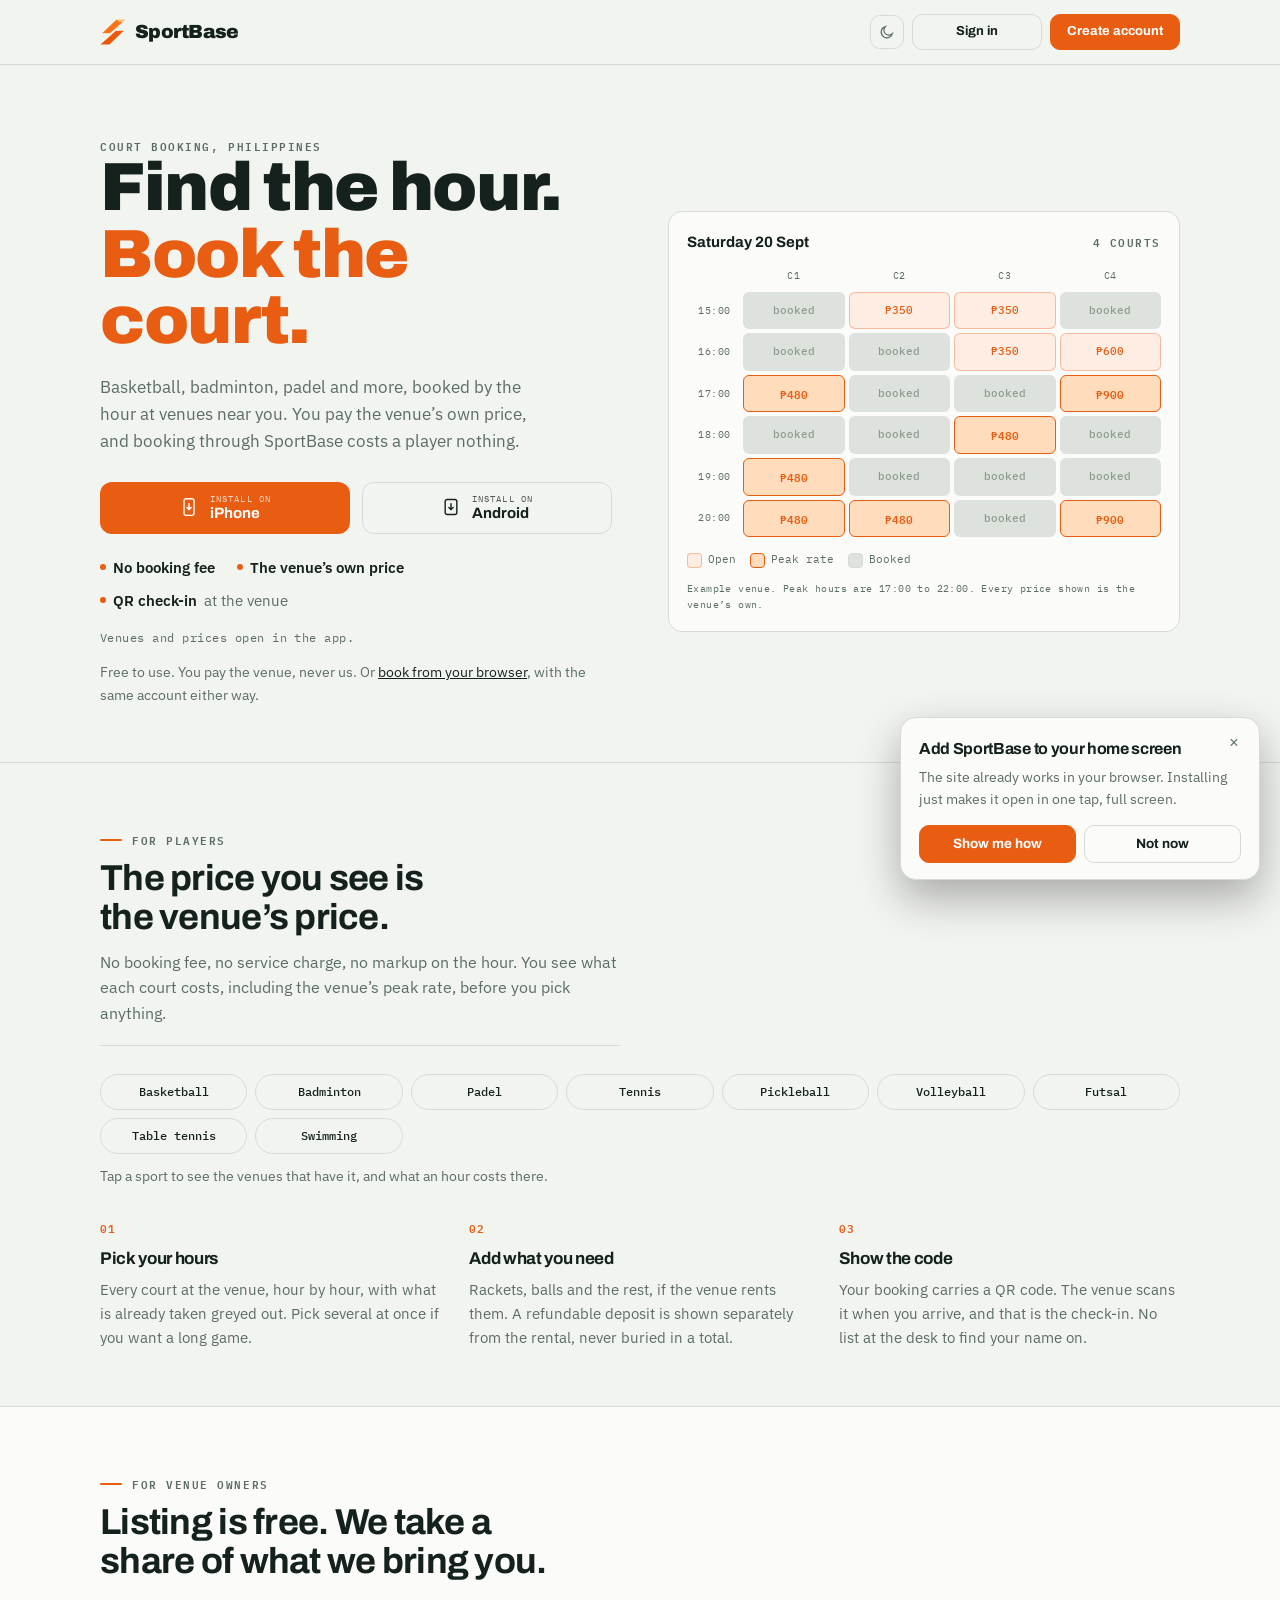
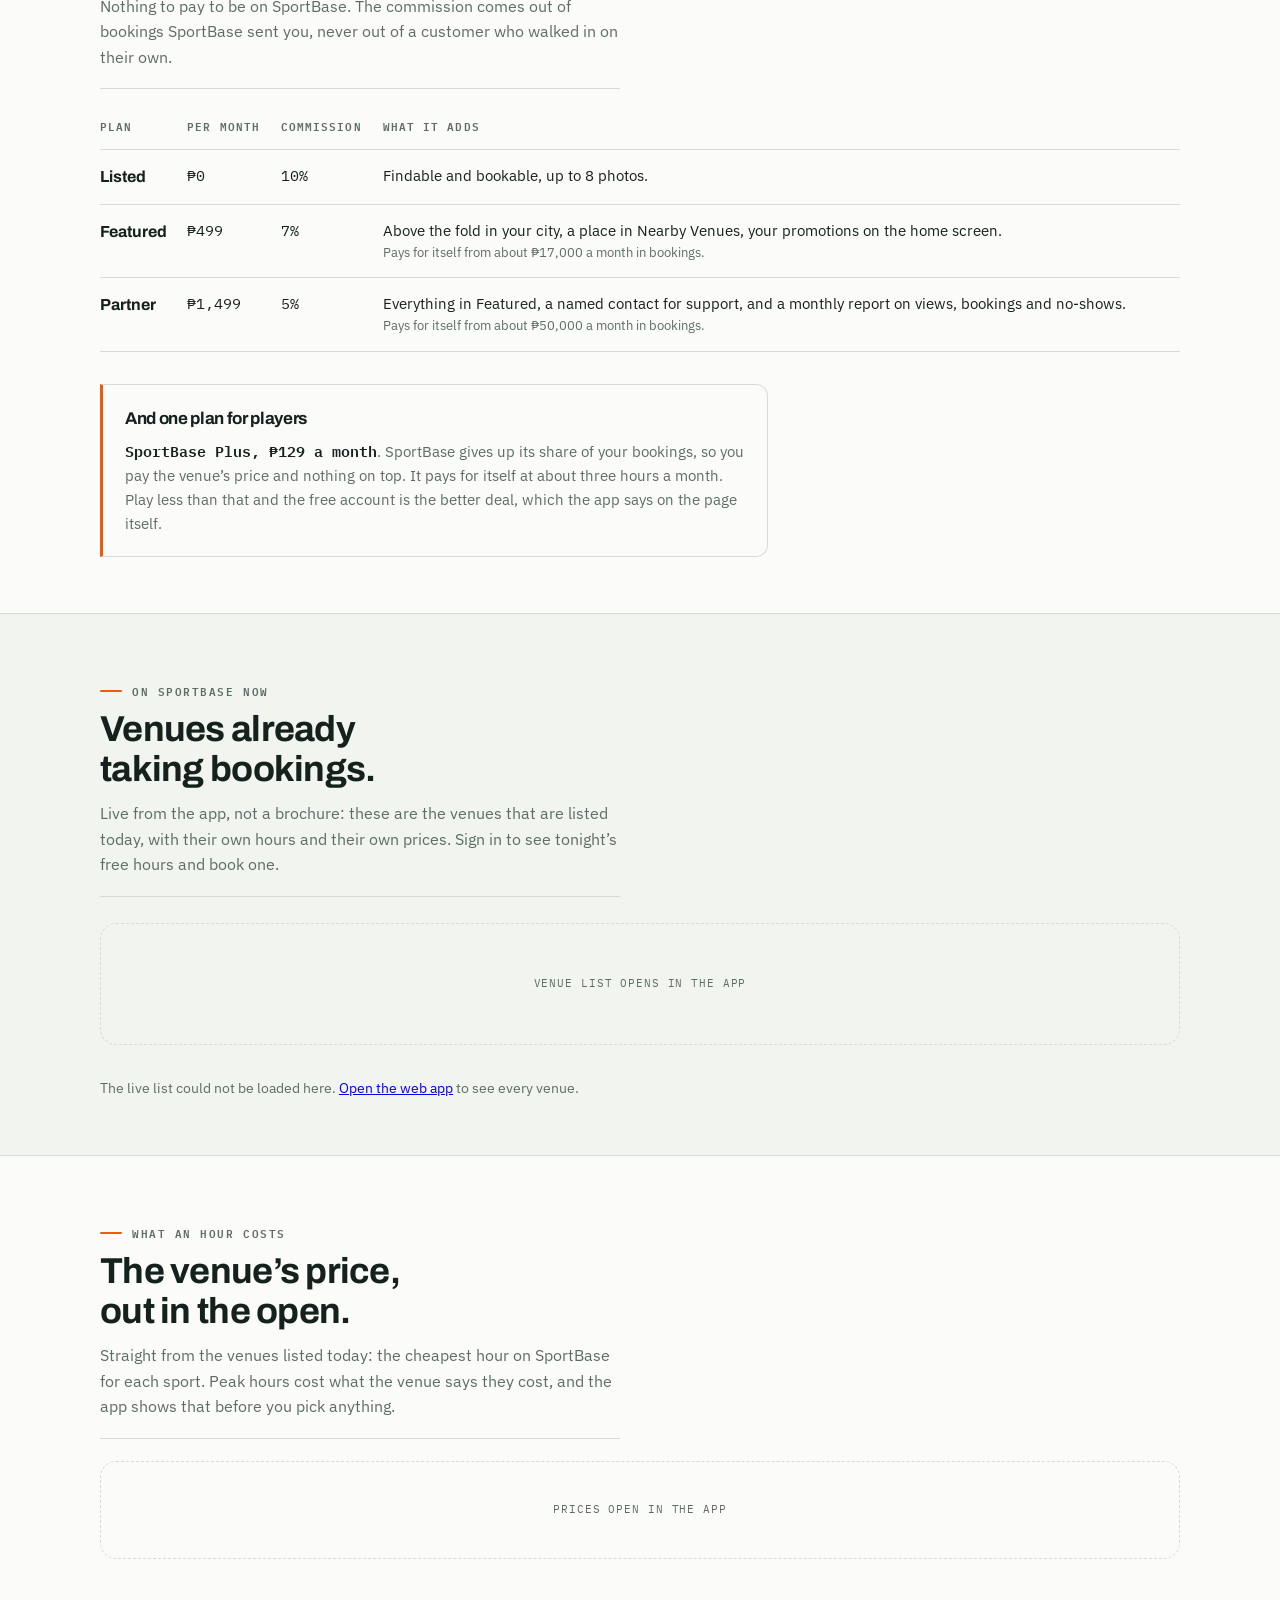
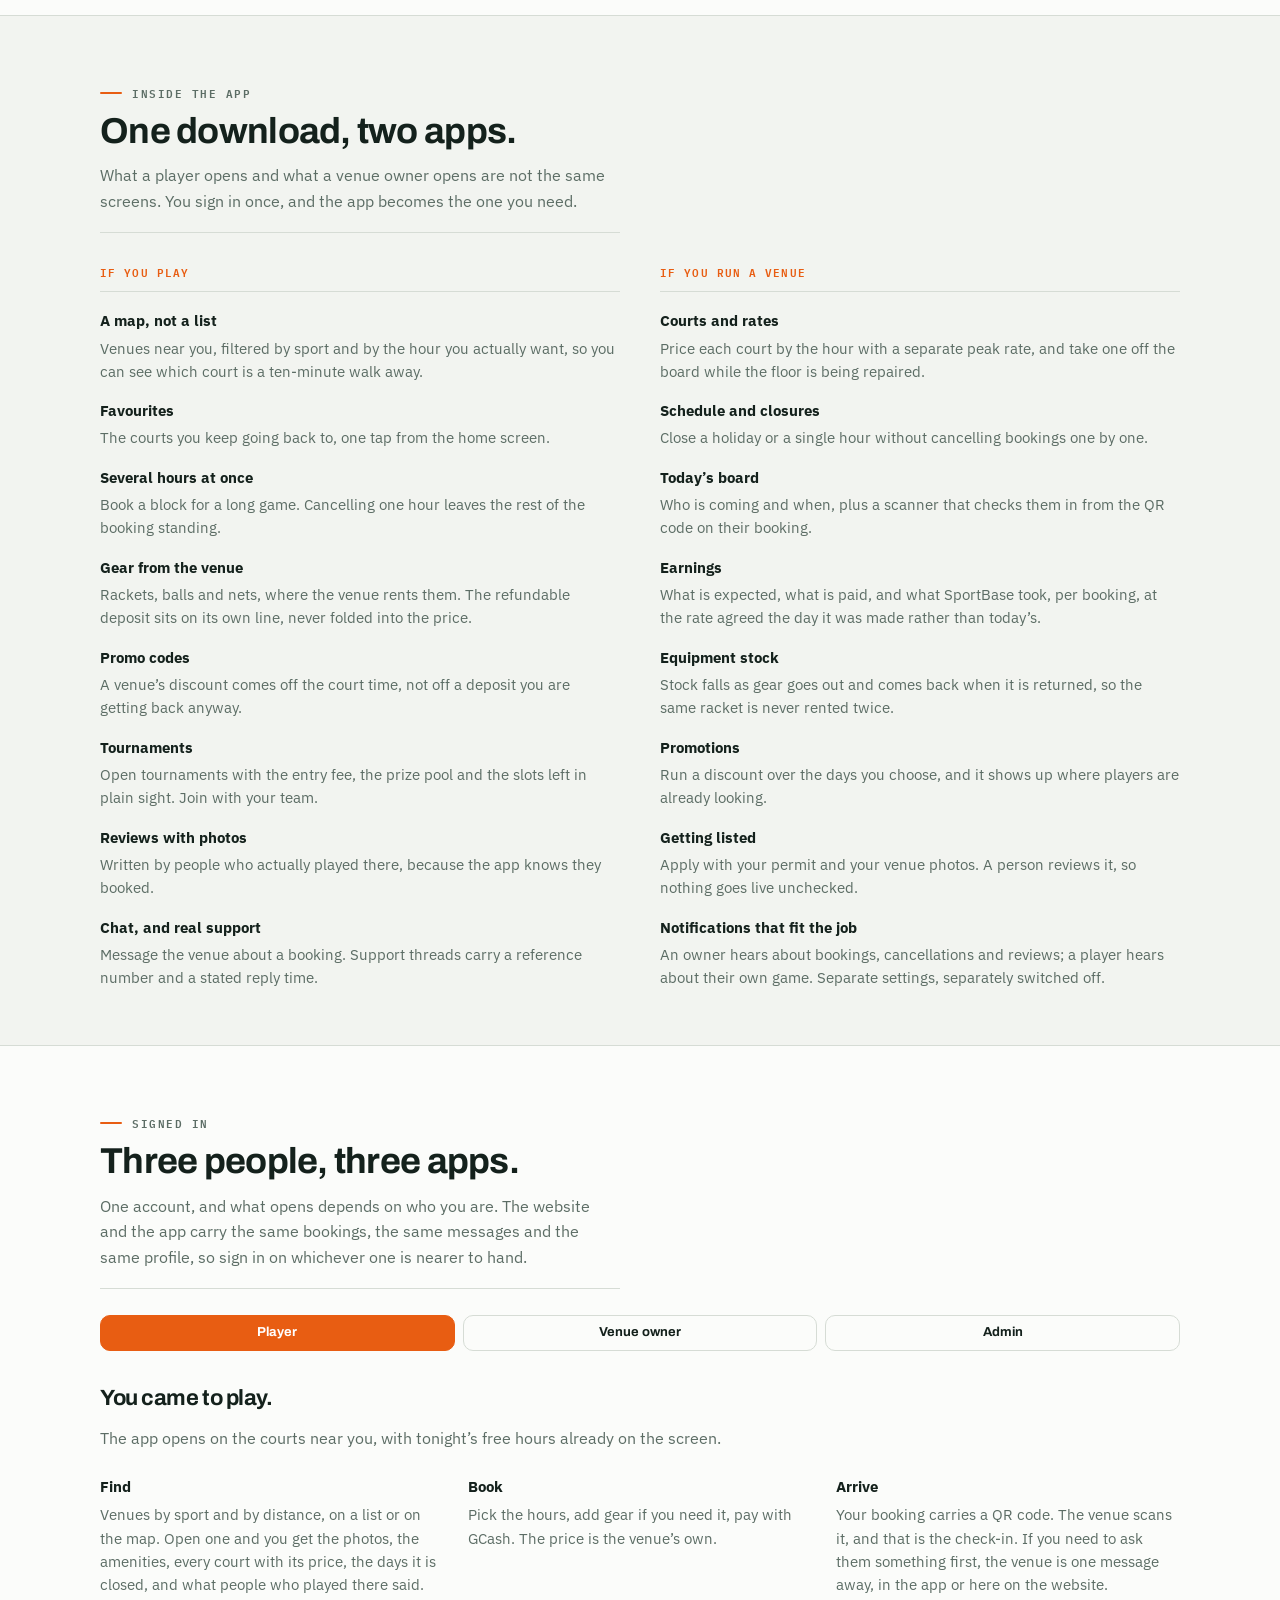
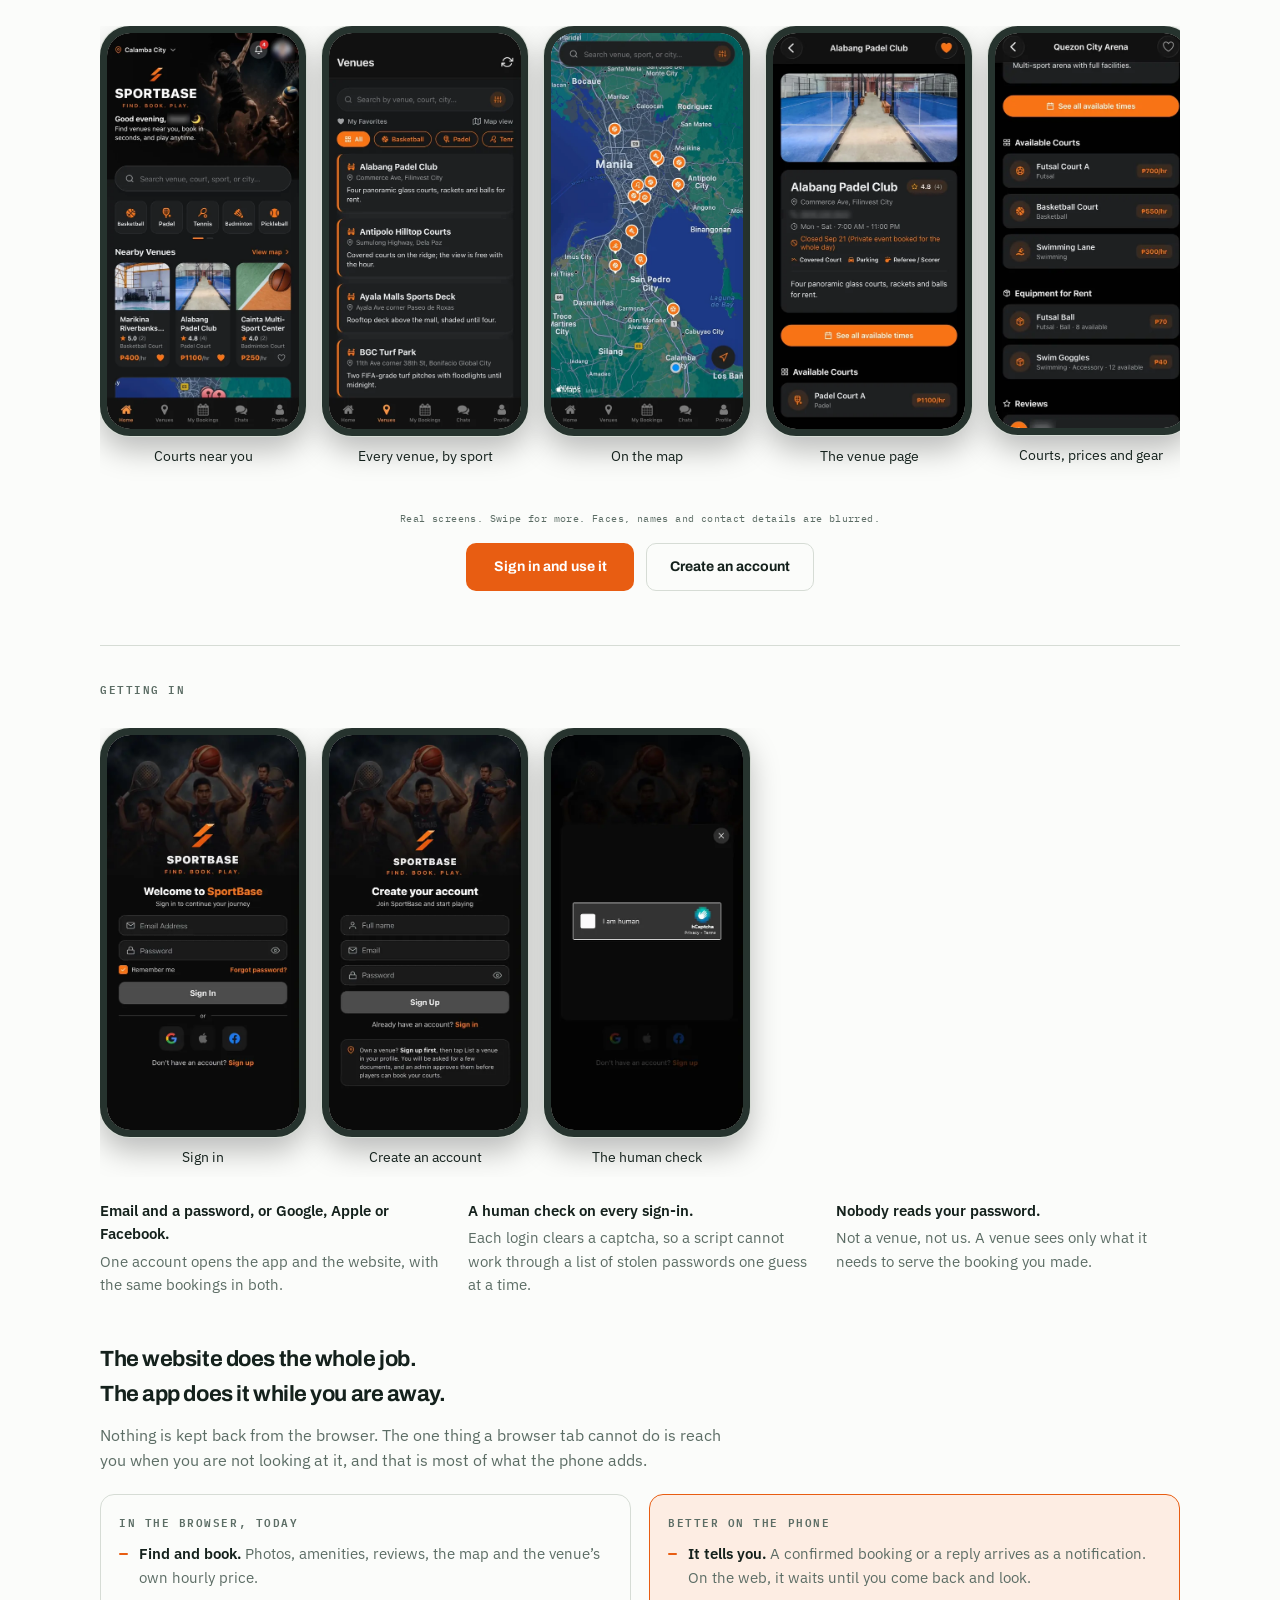
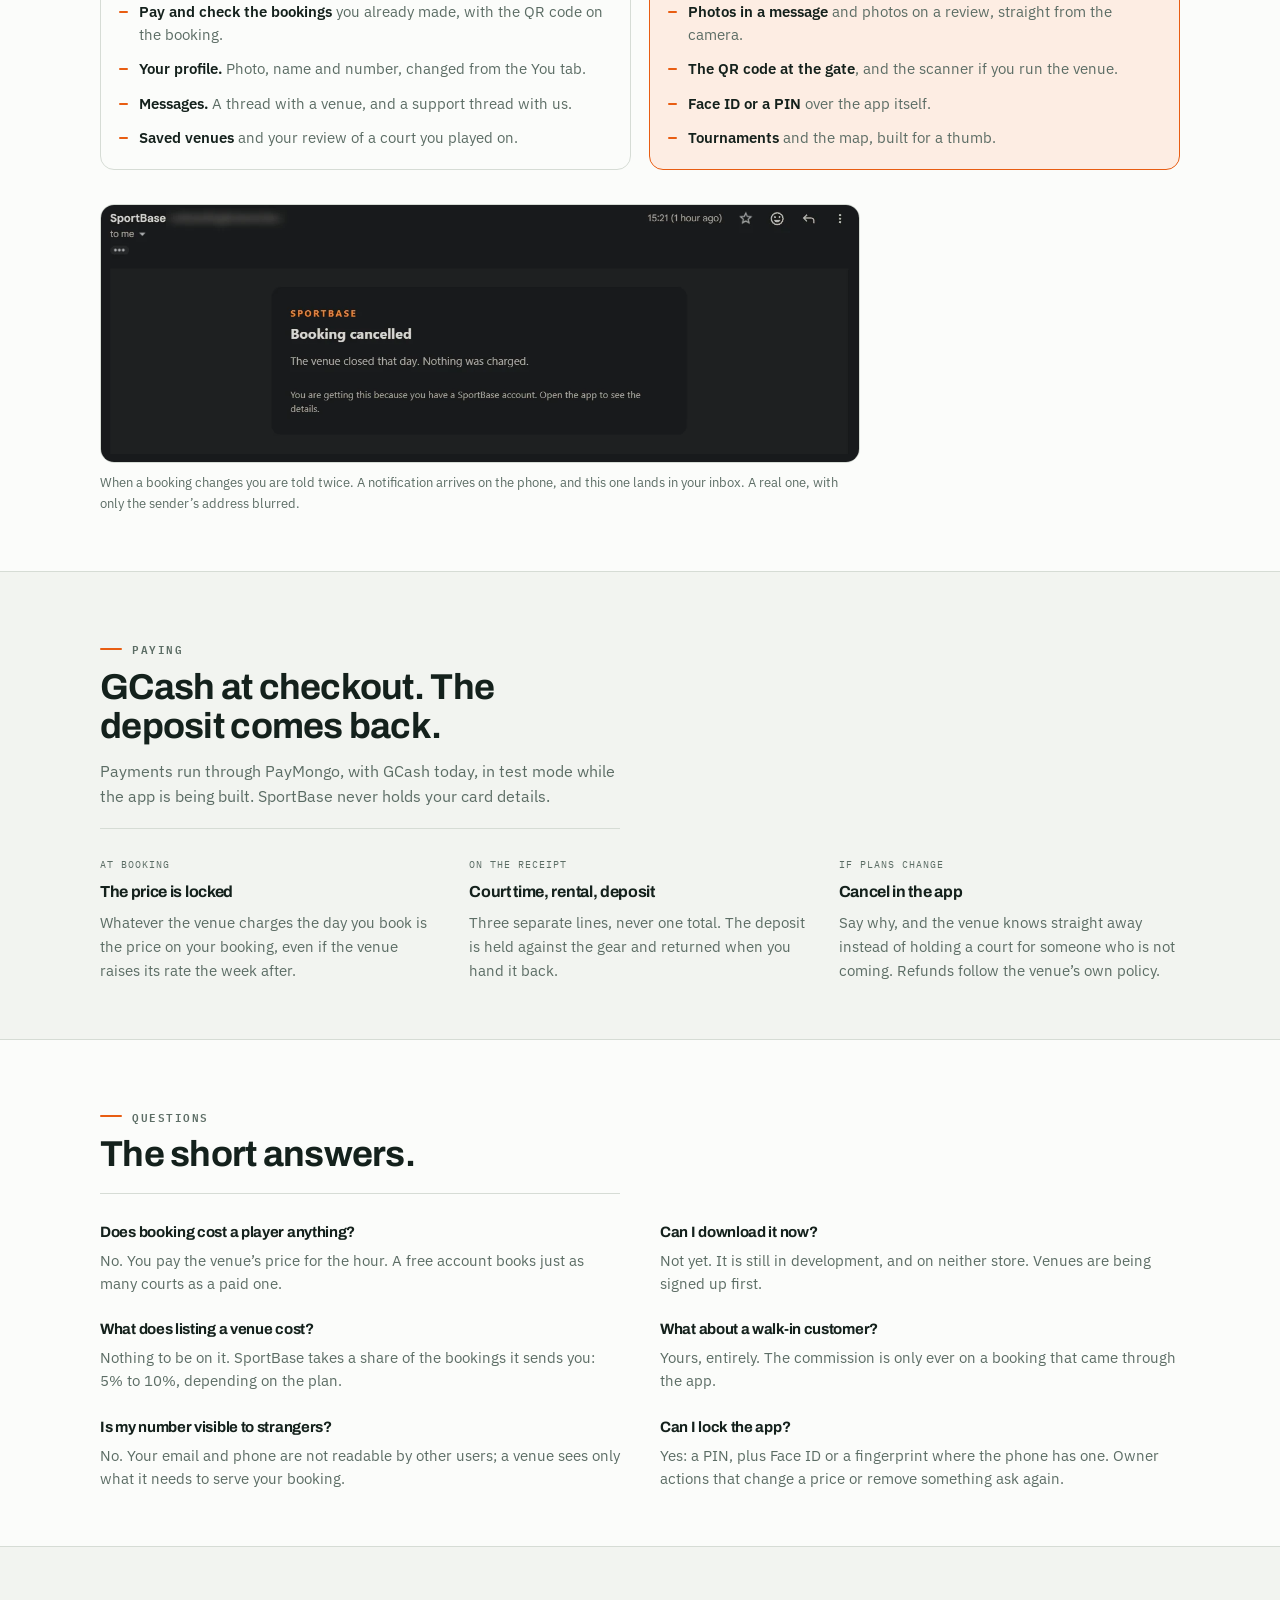
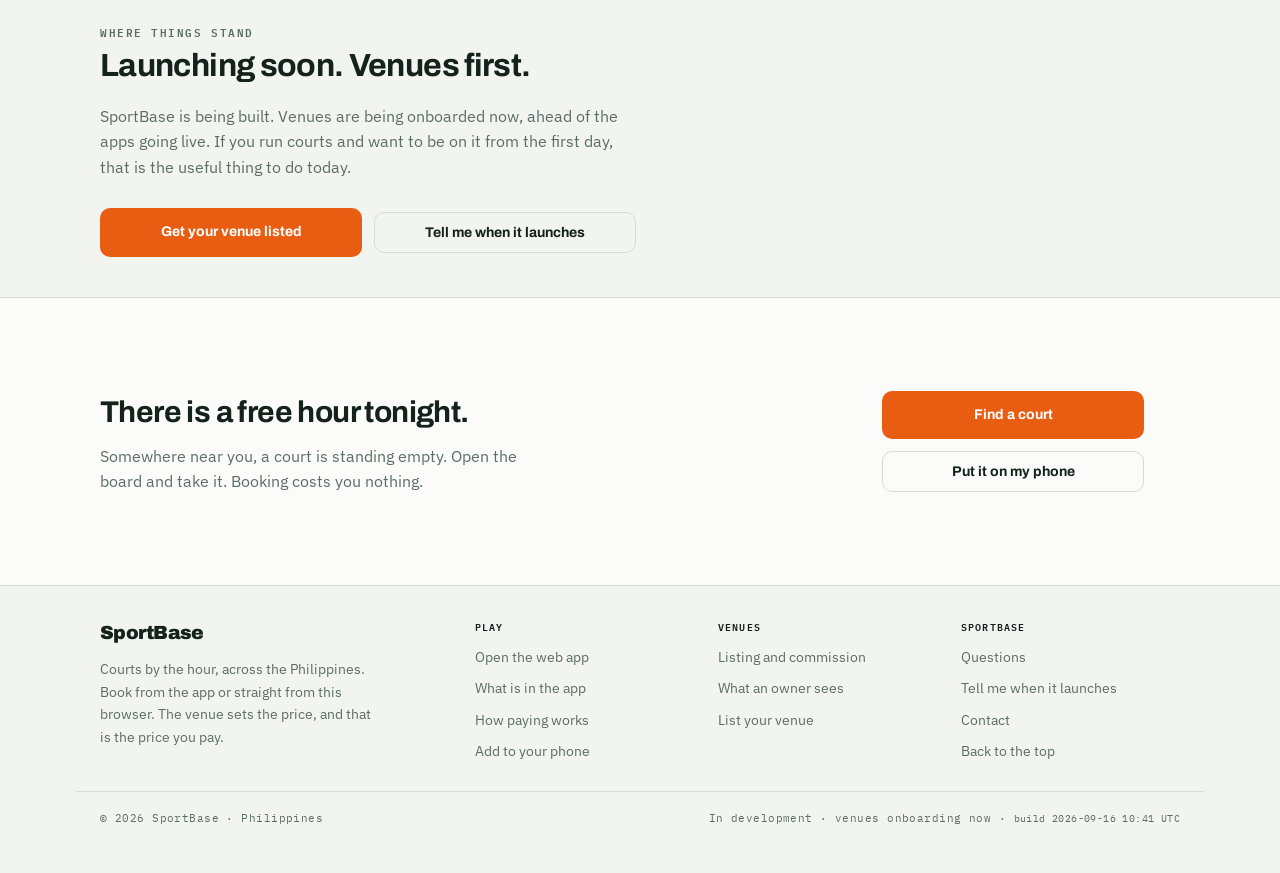
==== commit c5669b63: "Remove every comment" ====
--- a/index.html
+++ b/index.html
@@ -765,7 +765,7 @@
 
     <div class="copy-row">
       <button class="copy-btn" type="button" data-copy="link">Copy the link</button>
-      
+
     </div>
 
         <div class="notify">
--- a/css/site.css
+++ b/css/site.css
@@ -0,0 +1,754 @@
+html { -webkit-text-size-adjust: 100%; }
+body { margin: 0; }
+img { max-width: 100%; }
+[hidden] { display: none !important; }
+.install-live { margin-top: 18px; padding: 14px; border-radius: 12px; border: 1px solid var(--accent); background: var(--accent-soft); }
+.install-live p { margin-top: 8px; font-size: 13.5px; color: var(--muted); }
+.steps-note { margin-top: 12px; font-size: 13.5px; color: var(--muted); }
+.steps-note b { color: var(--ink); }
+:root {
+  --ground: #F2F4F0;
+  --raised: #FBFCFA;
+  --ink: #14211C;
+  --muted: #5C6D65;
+  --line: #D6DCD5;
+  --accent: #E85D12;
+  --accent-soft: #FDEDE3;
+  --taken: #DDE3DC;
+  --taken-ink: #8C9A91;
+  --peak: #FFDCBB;
+  --bezel: #26332E;
+  --maxw: 1080px;
+}
+
+@media (prefers-color-scheme: dark) {
+  :root:not([data-theme="light"]) {
+    --ground: #0E1512;
+    --raised: #151F1B;
+    --ink: #E9EFEA;
+    --muted: #94A49B;
+    --line: #25322C;
+    --accent: #FF7A2E;
+    --accent-soft: #20150E;
+    --taken: #1D2723;
+    --taken-ink: #6C7C73;
+    --peak: #4A2A11;
+    --bezel: #33443D;
+  }
+}
+
+:root[data-theme="dark"] {
+  --ground: #0E1512;
+  --raised: #151F1B;
+  --ink: #E9EFEA;
+  --muted: #94A49B;
+  --line: #25322C;
+  --accent: #FF7A2E;
+  --accent-soft: #20150E;
+  --taken: #1D2723;
+  --taken-ink: #6C7C73;
+  --peak: #4A2A11;
+  --bezel: #33443D;
+}
+
+body {
+  background: var(--ground);
+  color: var(--ink);
+  font-family: "IBM Plex Sans", system-ui, -apple-system, Segoe UI, sans-serif;
+  font-size: 16px;
+  line-height: 1.6;
+  -webkit-font-smoothing: antialiased;
+}
+
+.wrap {
+  max-width: var(--maxw);
+  margin: 0 auto;
+  padding-inline: 24px;
+}
+
+h1, h2, h3 {
+  font-family: Archivo, system-ui, sans-serif;
+  text-wrap: balance;
+  margin: 0;
+  letter-spacing: -0.02em;
+}
+
+p { margin: 0; }
+
+.eyebrow {
+  font-family: "IBM Plex Mono", ui-monospace, monospace;
+  font-size: 11px;
+  font-weight: 600;
+  letter-spacing: 0.14em;
+  text-transform: uppercase;
+  color: var(--muted);
+}
+.masthead {
+  position: sticky;
+  top: env(safe-area-inset-top, 0px);
+  z-index: 10;
+  background: var(--ground);
+  border-bottom: 1px solid var(--line);
+}
+@supports (backdrop-filter: blur(10px)) or (-webkit-backdrop-filter: blur(10px)) {
+  .masthead {
+    background: color-mix(in srgb, var(--ground) 88%, transparent);
+    -webkit-backdrop-filter: blur(10px);
+    backdrop-filter: blur(10px);
+  }
+}
+.masthead .wrap {
+  display: flex;
+  flex-wrap: nowrap;
+  align-items: center;
+  justify-content: space-between;
+  gap: 16px;
+  padding-block: 14px;
+}
+.nav-actions { flex: 0 0 auto; }
+.wordmark {
+  flex: 0 1 auto;
+  min-width: 0;
+  overflow: hidden;
+  white-space: nowrap;
+  color: var(--ink);
+  text-decoration: none;
+  font-family: Archivo, sans-serif;
+  font-weight: 900;
+  font-size: 19px;
+  letter-spacing: -0.03em;
+  display: flex;
+  align-items: center;
+  gap: 9px;
+}
+.pip {
+  width: 11px; height: 11px;
+  border-radius: 50%;
+  background: var(--accent);
+  flex: 0 0 auto;
+}
+.status-chip {
+  font-family: "IBM Plex Mono", monospace;
+  font-size: 11px;
+  letter-spacing: 0.06em;
+  color: var(--muted);
+  border: 1px solid var(--line);
+  border-radius: 999px;
+  padding: 5px 11px;
+  white-space: nowrap;
+}
+.hero { padding-block: 72px 56px; }
+.hero .wrap {
+  display: grid;
+  grid-template-columns: minmax(0, 1fr) minmax(0, 1fr);
+  gap: 56px;
+  align-items: center;
+}
+.hero h1 {
+  font-weight: 900;
+  font-size: clamp(40px, 6.2vw, 68px);
+  line-height: 0.98;
+}
+.hero h1 .rule {
+  display: block;
+  color: var(--accent);
+}
+.lede {
+  margin-top: 20px;
+  font-size: 17px;
+  color: var(--muted);
+  max-width: 44ch;
+}
+.cta-row {
+  margin-top: 28px;
+  display: flex;
+  flex-wrap: wrap;
+  gap: 12px;
+  align-items: center;
+}
+.btn {
+  font-family: Archivo, sans-serif;
+  font-weight: 700;
+  font-size: 14px;
+  text-decoration: none;
+  border-radius: 10px;
+  padding: 12px 20px;
+  border: 1px solid transparent;
+  display: inline-flex;
+  align-items: center;
+  gap: 8px;
+  background: transparent;
+  color: var(--ink);
+  cursor: pointer;
+}
+.btn-primary { background: var(--accent); color: #fff; }
+.btn-ghost { border-color: var(--line); color: var(--ink); }
+.btn:focus-visible { outline: 2px solid var(--accent); outline-offset: 3px; }
+.board {
+  background: var(--raised);
+  border: 1px solid var(--line);
+  border-radius: 14px;
+  padding: 18px;
+}
+.board-head {
+  display: flex;
+  align-items: baseline;
+  justify-content: space-between;
+  gap: 12px;
+  margin-bottom: 14px;
+}
+.board-head strong {
+  font-family: Archivo, sans-serif;
+  font-size: 15px;
+  font-weight: 700;
+}
+.grid {
+  display: grid;
+  grid-template-columns: 52px repeat(4, minmax(0, 1fr));
+  gap: 4px;
+  font-family: "IBM Plex Mono", monospace;
+  font-variant-numeric: tabular-nums;
+}
+.col-head, .row-head {
+  font-size: 10px;
+  letter-spacing: 0.06em;
+  color: var(--muted);
+  text-transform: uppercase;
+  display: flex;
+  align-items: center;
+}
+.col-head { justify-content: center; padding-bottom: 4px; }
+.row-head { justify-content: flex-end; padding-right: 8px; }
+.slot {
+  border-radius: 6px;
+  padding: 9px 4px;
+  font-size: 11px;
+  font-weight: 500;
+  text-align: center;
+  border: 1px solid transparent;
+}
+.slot.free {
+  background: var(--accent-soft);
+  border-color: color-mix(in srgb, var(--accent) 34%, transparent);
+  color: var(--accent);
+}
+.slot.peak {
+  background: var(--peak);
+  border-color: var(--accent);
+  color: var(--accent);
+  font-weight: 600;
+}
+.slot.taken {
+  background: var(--taken);
+  color: var(--taken-ink);
+}
+.legend {
+  margin-top: 14px;
+  display: flex;
+  flex-wrap: wrap;
+  gap: 14px;
+  font-family: "IBM Plex Mono", monospace;
+  font-size: 11px;
+  color: var(--muted);
+}
+.key { display: flex; align-items: center; gap: 6px; }
+.swatch {
+  width: 13px; height: 13px;
+  border-radius: 4px;
+  flex: 0 0 auto;
+  border: 1px solid transparent;
+}
+.swatch.free {
+  background: var(--accent-soft);
+  border-color: color-mix(in srgb, var(--accent) 34%, transparent);
+}
+.swatch.peak {
+  background: var(--peak);
+  border-color: var(--accent);
+}
+.swatch.taken {
+  background: var(--taken);
+  border-color: var(--line);
+}
+.board-note {
+  margin-top: 12px;
+  font-family: "IBM Plex Mono", monospace;
+  font-size: 10px;
+  letter-spacing: 0.04em;
+  color: var(--muted);
+}
+section { padding-block: 56px; }
+.band { border-top: 1px solid var(--line); scroll-margin-top: 72px; }
+.sec-head { max-width: 52ch; }
+.sec-head h2 {
+  margin-top: 10px;
+  font-size: clamp(26px, 3.4vw, 36px);
+  font-weight: 700;
+  line-height: 1.1;
+}
+.sec-head p { margin-top: 12px; color: var(--muted); }
+
+.sports {
+  margin-top: 28px;
+  display: flex;
+  flex-wrap: wrap;
+  gap: 8px;
+}
+.sport {
+  font-family: "IBM Plex Mono", monospace;
+  font-size: 12px;
+  border: 1px solid var(--line);
+  border-radius: 999px;
+  padding: 7px 13px;
+  color: var(--muted);
+}
+.sport span { color: var(--ink); font-weight: 500; }
+.steps {
+  margin-top: 32px;
+  display: grid;
+  grid-template-columns: repeat(3, minmax(0, 1fr));
+  gap: 28px;
+}
+.step-n {
+  font-family: "IBM Plex Mono", monospace;
+  font-size: 11px;
+  font-weight: 600;
+  color: var(--accent);
+  letter-spacing: 0.1em;
+}
+.step h3 {
+  margin-top: 8px;
+  font-size: 17px;
+  font-weight: 700;
+}
+.step p { margin-top: 6px; color: var(--muted); font-size: 15px; }
+.plans {
+  margin-top: 28px;
+  width: 100%;
+  border-collapse: collapse;
+  font-size: 15px;
+}
+.plans th, .plans td {
+  text-align: left;
+  padding: 14px 16px 14px 0;
+  border-bottom: 1px solid var(--line);
+  vertical-align: top;
+}
+.plans thead th {
+  font-family: "IBM Plex Mono", monospace;
+  font-size: 11px;
+  letter-spacing: 0.1em;
+  text-transform: uppercase;
+  color: var(--muted);
+  font-weight: 600;
+  padding-top: 0;
+}
+.plans td.num {
+  font-family: "IBM Plex Mono", monospace;
+  font-variant-numeric: tabular-nums;
+  white-space: nowrap;
+}
+.plans tbody th {
+  font-family: Archivo, sans-serif;
+  font-weight: 700;
+  font-size: 16px;
+}
+.plans td small { display: block; color: var(--muted); font-size: 13px; }
+.table-scroll { overflow-x: auto; }
+
+.player-note {
+  margin-top: 32px;
+  border: 1px solid var(--line);
+  border-left: 3px solid var(--accent);
+  border-radius: 0 12px 12px 0;
+  background: var(--raised);
+  padding: 20px 22px;
+  max-width: 62ch;
+}
+.player-note h3 { font-size: 17px; font-weight: 700; }
+.player-note p { margin-top: 8px; color: var(--muted); font-size: 15px; }
+.player-note .price {
+  font-family: "IBM Plex Mono", monospace;
+  color: var(--ink);
+  font-weight: 600;
+}
+.closing { padding-block: 64px 40px; }
+.closing h2 { font-size: clamp(24px, 3.2vw, 32px); font-weight: 700; }
+.closing p { margin-top: 12px; color: var(--muted); max-width: 52ch; }
+
+footer {
+  border-top: 1px solid var(--line);
+  padding-block: 24px 40px;
+  font-family: "IBM Plex Mono", monospace;
+  font-size: 11px;
+  letter-spacing: 0.04em;
+  color: var(--muted);
+}
+footer .wrap {
+  display: flex;
+  flex-wrap: wrap;
+  gap: 10px 24px;
+  justify-content: space-between;
+}
+
+@media (max-width: 860px) {
+  .hero .wrap { grid-template-columns: minmax(0, 1fr); gap: 36px; }
+  .steps { grid-template-columns: minmax(0, 1fr); gap: 24px; }
+  .hero { padding-block: 48px 40px; }
+}
+.cols { margin-top: 30px; display: grid; grid-template-columns: repeat(2, minmax(0, 1fr)); gap: 32px 40px; }
+.col > h3 { font-family: "IBM Plex Mono", monospace; font-size: 11px; letter-spacing: 0.1em; text-transform: uppercase; color: var(--accent); font-weight: 600; padding-bottom: 10px; border-bottom: 1px solid var(--line); }
+.feats { margin-top: 16px; display: flex; flex-direction: column; gap: 15px; }
+.feat b { font-size: 15px; font-weight: 700; }
+.feat p { margin-top: 3px; color: var(--muted); font-size: 14.5px; }
+.facts { margin-top: 28px; display: grid; grid-template-columns: repeat(3, minmax(0, 1fr)); gap: 28px; }
+.fact .tag { font-family: "IBM Plex Mono", monospace; font-size: 10px; letter-spacing: 0.1em; text-transform: uppercase; color: var(--muted); }
+.fact h3 { margin-top: 6px; font-size: 16px; font-weight: 700; }
+.fact p.body { margin-top: 6px; color: var(--muted); font-size: 15px; }
+.faq { margin-top: 26px; display: grid; grid-template-columns: repeat(2, minmax(0, 1fr)); gap: 22px 40px; }
+.q h3 { font-size: 15px; font-weight: 700; }
+.q p { margin-top: 5px; color: var(--muted); font-size: 14.5px; }
+
+@media (max-width: 860px) {
+  .cols, .facts, .faq { grid-template-columns: minmax(0, 1fr); }
+}
+@media (max-width: 520px) {
+  .masthead .wrap { gap: 10px; }
+  .status-chip { white-space: normal; font-size: 10px; padding: 4px 9px; }
+}
+.stores { margin-top: 26px; display: flex; flex-wrap: wrap; gap: 12px; }
+.btn-store { font-family: Archivo, sans-serif; text-decoration: none; border: 1px solid transparent; border-radius: 12px; padding: 10px 18px 11px; display: inline-flex; align-items: center; gap: 11px; cursor: pointer; }
+.btn-store.solid { background: var(--accent); color: #fff; }
+.btn-store.outline { border-color: var(--line); color: var(--ink); background: transparent; }
+.btn-store svg { width: 20px; height: 20px; flex: 0 0 auto; }
+.btn-store .lines { text-align: left; }
+.btn-store small { display: block; font-family: "IBM Plex Mono", monospace; font-size: 9px; letter-spacing: 0.12em; text-transform: uppercase; opacity: 0.72; }
+.btn-store strong { display: block; font-size: 15px; font-weight: 700; line-height: 1.2; }
+.btn-store:focus-visible { outline: 2px solid var(--accent); outline-offset: 3px; }
+.cta-note { margin-top: 14px; font-size: 14px; color: var(--muted); }
+.cta-note a { color: var(--ink); }
+.linkish { border: 0; background: none; padding: 0; font: inherit; color: var(--ink); text-decoration: underline; text-underline-offset: 3px; cursor: pointer; }
+.btn-chip { font-family: Archivo, sans-serif; font-weight: 700; font-size: 13px; border: 0; border-radius: 999px; padding: 8px 16px; background: var(--accent); color: #fff; cursor: pointer; white-space: nowrap; }
+.btn-chip:focus-visible { outline: 2px solid var(--accent); outline-offset: 3px; }
+.modal[hidden] { display: none !important; }
+.modal { position: fixed; inset: 0; z-index: 50; display: grid; place-items: center; padding: 20px; }
+.modal-scrim { position: absolute; inset: 0; background: color-mix(in srgb, #000 66%, transparent); }
+.modal-card { position: relative; box-sizing: border-box; width: min(430px, 100%); background: var(--raised); border: 1px solid var(--line); border-radius: 16px; padding: 26px 24px 22px; box-shadow: 0 26px 64px rgba(0, 0, 0, 0.38); animation: rise 160ms ease-out; }
+@keyframes rise { from { transform: translateY(8px); opacity: 0; } to { transform: none; opacity: 1; } }
+@media (prefers-reduced-motion: reduce) { .modal-card { animation: none; } }
+.modal-card h2 { margin-top: 8px; font-size: 24px; font-weight: 700; }
+.modal-card .say { margin-top: 12px; color: var(--muted); font-size: 15px; }
+.modal-actions { margin-top: 20px; display: flex; flex-wrap: wrap; gap: 10px; }
+.modal-fine { margin-top: 14px; font-family: "IBM Plex Mono", monospace; font-size: 10px; letter-spacing: 0.04em; color: var(--muted); }
+.modal-close { position: absolute; top: 12px; right: 12px; width: 30px; height: 30px; border-radius: 8px; border: 1px solid var(--line); background: transparent; color: var(--muted); font-size: 17px; line-height: 1; cursor: pointer; }
+.modal-close:hover { color: var(--ink); }
+.mark { width: 26px; height: 26px; flex: 0 0 auto; }
+.nav-actions { display: flex; align-items: center; gap: 8px; }
+.icon-btn { width: 34px; height: 34px; display: grid; place-items: center; border-radius: 10px; border: 1px solid var(--line); background: transparent; color: var(--muted); cursor: pointer; }
+.icon-btn:hover { color: var(--ink); }
+.icon-btn svg { width: 16px; height: 16px; }
+.nav-btn { font-family: Archivo, sans-serif; font-weight: 700; font-size: 13px; border-radius: 10px; padding: 9px 15px; cursor: pointer; border: 1px solid var(--line); background: transparent; color: var(--ink); white-space: nowrap; display: inline-flex; align-items: center; justify-content: center; text-decoration: none; line-height: 1.2; }
+.nav-btn.filled { background: var(--accent); border-color: var(--accent); color: #fff; }
+.nav-btn .short { display: none; }
+@media (max-width: 620px) {
+  .nav-btn .long { display: none; }
+  .nav-btn .short { display: inline; }
+}
+.icon-btn:focus-visible, .nav-btn:focus-visible { outline: 2px solid var(--accent); outline-offset: 3px; }
+.prompt[hidden] { display: none !important; }
+.prompt {
+  position: fixed;
+  right: 20px;
+  bottom: calc(20px + env(safe-area-inset-bottom, 0px));
+  z-index: 40;
+  width: min(360px, calc(100vw - 32px));
+  box-sizing: border-box;
+  background: var(--raised);
+  border: 1px solid var(--line);
+  border-radius: 16px;
+  padding: 18px 18px 16px;
+  box-shadow: 0 18px 44px rgba(0, 0, 0, 0.3);
+  animation: rise 220ms ease-out;
+}
+.prompt h3 { font-size: 16px; font-weight: 700; padding-right: 22px; }
+.prompt p { margin-top: 4px; color: var(--muted); font-size: 14px; }
+.prompt-row { margin-top: 14px; display: flex; flex-wrap: wrap; gap: 8px; }
+.prompt-row .nav-btn { padding: 10px 16px; font-size: 13.5px; }
+.prompt-close { position: absolute; top: 12px; right: 12px; width: 26px; height: 26px; border: 0; border-radius: 7px; background: transparent; color: var(--muted); font-size: 16px; line-height: 1; cursor: pointer; }
+.prompt-close:hover { color: var(--ink); }
+@media (max-width: 520px) {
+  .prompt { right: 16px; left: 16px; width: auto; }
+}
+.roleswitch { margin-top: 26px; display: flex; flex-wrap: wrap; gap: 8px; }
+.role-copy { margin-top: 30px; }
+.role-copy h3 { font-size: 22px; font-weight: 700; }
+.role-copy > p { margin-top: 10px; color: var(--muted); max-width: 680px; }
+.role-points { margin-top: 22px; display: grid; grid-template-columns: repeat(3, minmax(0, 1fr)); gap: 24px; }
+.role-points b { font-size: 15px; }
+.role-points p { margin-top: 4px; color: var(--muted); font-size: 14.5px; }
+@media (max-width: 760px) { .role-points { grid-template-columns: minmax(0, 1fr); gap: 15px; } }
+
+.gallery {
+  margin-top: 30px; display: grid; grid-auto-flow: column; grid-auto-columns: 206px;
+  gap: 16px; overflow-x: auto; scroll-snap-type: x proximity;
+  padding-bottom: 10px; scrollbar-width: thin;
+}
+@media (max-width: 560px) { .gallery { scroll-snap-type: x mandatory; } }
+.gallery::-webkit-scrollbar { height: 5px; }
+.gallery::-webkit-scrollbar-thumb { background: var(--line); border-radius: 3px; }
+.gallery figure { margin: 0; scroll-snap-align: start; min-width: 0; }
+.gallery .frame {
+  border: 7px solid var(--bezel); border-radius: 30px; overflow: hidden;
+  background: #0B0B0B; line-height: 0;
+  box-shadow: inset 0 0 0 1px var(--line), 0 0 0 1px var(--line), 0 14px 30px rgba(0, 0, 0, 0.26);
+}
+.gallery img { display: block; width: 100%; height: auto; border-radius: 23px; }
+.gallery figcaption { margin-top: 11px; font-size: 13.5px; color: var(--ink);
+  line-height: 1.4; max-width: 100%; overflow-wrap: break-word;
+  padding-inline: 7px; text-align: center; }
+.gate { margin-top: 54px; padding-top: 34px; border-top: 1px solid var(--line); }
+.gate-list { margin-top: 22px; display: grid; grid-template-columns: repeat(3, minmax(0, 1fr)); gap: 24px; }
+.gate-list div { font-size: 15px; color: var(--muted); line-height: 1.55; }
+.gate-list b { display: block; color: var(--ink); font-weight: 600; margin-bottom: 4px; }
+@media (max-width: 760px) { .gate-list { grid-template-columns: minmax(0, 1fr); gap: 16px; } }
+.mailshot { margin-top: 34px; max-width: 760px; }
+.mailshot figure { margin: 0; }
+.mailshot .shot { border: 1px solid var(--line); border-radius: 14px;
+  overflow: hidden; background: #0B0B0B; line-height: 0; }
+.mailshot img { display: block; width: 100%; height: auto; }
+.mailshot figcaption { margin-top: 10px; font-size: 13px; color: var(--muted);
+  line-height: 1.6; }
+.sec-sub { margin-top: 46px; max-width: 640px; }
+.sec-sub h3 { font-size: 22px; font-weight: 700; }
+.sec-sub p { margin-top: 10px; color: var(--muted); }
+.split { margin-top: 20px; display: grid; grid-template-columns: repeat(2, minmax(0, 1fr)); gap: 18px; align-items: start; }
+.split-col { border: 1px solid var(--line); border-radius: 14px; background: var(--raised); padding: 18px 18px 20px; }
+.split-col.lead { border-color: var(--accent); background: var(--accent-soft); }
+.split-col ul { margin: 12px 0 0; padding: 0; list-style: none; display: grid; gap: 11px; }
+.split-col li { position: relative; padding-left: 20px; font-size: 15px; color: var(--muted); line-height: 1.55; }
+.split-col li::before { content: ""; position: absolute; left: 0; top: 11px; width: 9px; height: 2px; border-radius: 1px; background: var(--accent); }
+.split-col li b { color: var(--ink); font-weight: 600; }
+@media (max-width: 720px) { .split { grid-template-columns: minmax(0, 1fr); } }
+#preview .screen-note { margin-top: 16px; text-align: center; }
+#preview .cta-row { margin-top: 16px; justify-content: center; }
+#preview .cta-row .btn { flex: 0 1 auto; min-width: 168px; max-width: 210px; }
+.screen-note { margin-top: 10px; font-family: "IBM Plex Mono", monospace; font-size: 10px; letter-spacing: 0.04em; color: var(--muted); }
+.tabs { display: flex; gap: 4px; padding: 4px; border: 1px solid var(--line); border-radius: 12px; margin-top: 14px; }
+.tab { flex: 1; border: 0; border-radius: 9px; padding: 9px 10px; background: transparent; color: var(--muted); font-family: Archivo, sans-serif; font-weight: 700; font-size: 13px; cursor: pointer; }
+.tab[aria-selected="true"] { background: var(--accent); color: #fff; }
+.field { margin-top: 13px; }
+.field label { display: block; font-family: "IBM Plex Mono", monospace; font-size: 10px; letter-spacing: 0.1em; text-transform: uppercase; color: var(--muted); }
+.field input { margin-top: 6px; width: 100%; box-sizing: border-box; padding: 11px 12px; border-radius: 10px; border: 1px solid var(--line); background: var(--ground); color: var(--ink); font-family: inherit; font-size: 15px; }
+.field input:focus-visible { outline: 2px solid var(--accent); outline-offset: 1px; }
+.roles { display: flex; gap: 8px; margin-top: 6px; }
+.role { flex: 1; border: 1px solid var(--line); border-radius: 10px; padding: 10px 11px; background: transparent; color: var(--ink); font-family: inherit; font-size: 13.5px; text-align: left; cursor: pointer; }
+.role span { display: block; color: var(--muted); font-size: 11.5px; }
+.role[aria-pressed="true"] { border-color: var(--accent); background: var(--accent-soft); }
+.auth-submit { margin-top: 18px; width: 100%; justify-content: center; border: 0; font-family: Archivo, sans-serif; font-weight: 700; font-size: 14px; border-radius: 10px; padding: 13px 20px; background: var(--accent); color: #fff; cursor: pointer; }
+.auth-fine { margin-top: 12px; font-size: 12.5px; color: var(--muted); }
+.auth-fine a { color: var(--ink); }
+[hidden] { display: none !important; }
+@media (max-width: 860px) {
+  .tiles { grid-template-columns: repeat(3, minmax(0, 1fr)); }
+}
+.steps-ol { margin: 16px 0 0; padding: 0; list-style: none; display: flex; flex-direction: column; gap: 11px; }
+.steps-ol li { display: grid; grid-template-columns: 22px minmax(0, 1fr); gap: 10px; align-items: start; font-size: 14.5px; color: var(--muted); }
+.steps-ol li b { color: var(--ink); font-weight: 600; }
+.step-num { font-family: "IBM Plex Mono", monospace; font-size: 10px; font-weight: 600; color: var(--accent); border: 1px solid var(--line); border-radius: 7px; height: 22px; display: grid; place-items: center; }
+.note-line { margin-top: 16px; padding-top: 13px; border-top: 1px solid var(--line); font-size: 13px; color: var(--muted); }
+.note-line b { color: var(--ink); }
+.note-line a { color: var(--ink); }
+.copy-row { margin-top: 10px; display: flex; flex-wrap: wrap; gap: 8px; }
+.copy-btn { font-family: "IBM Plex Mono", monospace; font-size: 12px; border: 1px solid var(--line); border-radius: 9px; padding: 8px 12px; background: transparent; color: var(--ink); cursor: pointer; }
+.copy-btn:hover { border-color: var(--accent); }
+.copy-btn:focus-visible { outline: 2px solid var(--accent); outline-offset: 2px; }
+footer .foot { display: grid; grid-template-columns: minmax(0, 1.6fr) repeat(3, minmax(0, 1fr)); gap: 32px 24px; padding-block: 8px 28px; }
+.foot-brand .name { font-family: Archivo, sans-serif; font-weight: 900; font-size: 19px; letter-spacing: -0.03em; color: var(--ink); text-transform: none; }
+.foot-brand p { margin-top: 10px; color: var(--muted); font-family: "IBM Plex Sans", sans-serif; font-size: 14px; letter-spacing: 0; max-width: 34ch; text-transform: none; }
+.foot-col h3 { font-family: "IBM Plex Mono", monospace; font-size: 10px; letter-spacing: 0.12em; text-transform: uppercase; color: var(--ink); font-weight: 600; }
+.foot-col ul { margin: 12px 0 0; padding: 0; list-style: none; display: flex; flex-direction: column; gap: 9px; }
+.foot-col a, .foot-col .linkish { font-family: "IBM Plex Sans", sans-serif; font-size: 14px; letter-spacing: 0; color: var(--muted); text-decoration: none; text-align: left; }
+.foot-col a:hover, .foot-col .linkish:hover { color: var(--accent); }
+.foot-base { display: flex; flex-wrap: wrap; gap: 10px 24px; justify-content: space-between; border-top: 1px solid var(--line); padding-block: 18px 6px; }
+@media (max-width: 860px) {
+  footer .foot { grid-template-columns: repeat(2, minmax(0, 1fr)); }
+  .foot-brand { grid-column: 1 / -1; }
+}
+.venue-grid { margin-top: 26px; display: grid; grid-template-columns: repeat(auto-fill, minmax(260px, 1fr)); gap: 16px; }
+.vcard { border: 1px solid var(--line); border-radius: 16px; overflow: hidden; background: var(--raised); display: flex; flex-direction: column; text-decoration: none; color: var(--ink); }
+.vcard:hover { border-color: var(--accent); }
+.vshot { aspect-ratio: 16 / 10; background: var(--accent-soft); display: block; width: 100%; object-fit: cover; }
+.vshot-blank { display: grid; place-items: center; font-family: "IBM Plex Mono", monospace; font-size: 10px; letter-spacing: 0.12em; text-transform: uppercase; color: var(--muted); }
+.vbody { padding: 14px 15px 16px; display: flex; flex-direction: column; gap: 6px; }
+.vbody b { font-family: Archivo, sans-serif; font-size: 16px; }
+.vbody .where { color: var(--muted); font-size: 13.5px; }
+.vmeta { margin-top: 4px; display: flex; flex-wrap: wrap; gap: 6px; align-items: center; }
+.vtag { font-family: "IBM Plex Mono", monospace; font-size: 10px; border: 1px solid var(--line); border-radius: 999px; padding: 4px 9px; color: var(--muted); }
+.vtag.rate { color: var(--accent); border-color: var(--accent); }
+.venue-note { margin-top: 16px; font-size: 14px; color: var(--muted); }
+.skeleton { border: 1px dashed var(--line); border-radius: 16px; min-height: 220px; display: grid; place-items: center; color: var(--muted); font-family: "IBM Plex Mono", monospace; font-size: 11px; letter-spacing: 0.08em; text-transform: uppercase; }
+.modal { overflow-y: auto; padding: 16px; }
+.modal-card { max-height: calc(100dvh - 32px); overflow-y: auto; -webkit-overflow-scrolling: touch; }
+@media (max-width: 720px) {
+  .btn, .nav-btn, .btn-store, .icon-btn { box-sizing: border-box; min-height: 44px; }
+  .hero { padding-block: 32px 28px; }
+  section { padding-block: 40px; }
+  .board { padding: 13px; }
+  .grid { grid-template-columns: 42px repeat(4, minmax(0, 1fr)); gap: 3px; }
+  .slot { padding: 8px 2px; font-size: 10px; }
+  .col-head, .row-head { font-size: 9px; }
+  .row-head { padding-right: 5px; }
+  .legend { gap: 10px; font-size: 10px; }
+  .board-note { font-size: 9px; }
+  .prompt { padding: 15px 15px 14px; border-radius: 14px; }
+  .prompt h3 { font-size: 15px; }
+  .prompt p { font-size: 13px; }
+  .cta-note { font-size: 13.5px; }
+  .plans th, .plans td { padding-right: 12px; }
+  .foot-col ul { gap: 11px; }
+}
+@media (max-width: 370px) {
+  .brandname { display: none; }
+}
+@media (max-width: 400px) {
+  .wrap { padding-inline: 16px; }
+  .wordmark { font-size: 17px; }
+  .nav-btn { font-size: 12px; padding: 9px 11px; }
+  .masthead .wrap { gap: 8px; }
+  .wordmark { gap: 7px; }
+  .btn-store { padding: 9px 14px 10px; }
+  .btn-store strong { font-size: 14px; }
+}
+.tabbar button {
+  border: 1px solid var(--line); background: transparent; padding: 6px 9px;
+  border-radius: 999px; font: inherit; font-family: "IBM Plex Mono", monospace;
+  font-size: 9px; letter-spacing: 0.04em; text-transform: uppercase;
+  color: var(--muted); cursor: pointer;
+}
+.tabbar button:hover { border-color: var(--accent); color: var(--accent); }
+.tabbar button[aria-current="page"] { border-color: var(--accent); background: var(--accent-soft); color: var(--accent); }
+@media (max-width: 820px) {
+  body { font-size: 16.5px; line-height: 1.6; }
+  .lede { font-size: 17px; }
+  .sec-head p { font-size: 16px; }
+  .step p, .feat p, .role-points p, .q p, .fact p.body, .vbody .where, .plans td, .player-note p { font-size: 15.5px; }
+  .feat b, .role-points b, .q h3 { font-size: 16.5px; }
+  .note-line, .cta-note, .venue-note, .auth-fine, .steps-ol li { font-size: 15px; }
+  .plans td small { font-size: 14px; }
+  .eyebrow { font-size: 11.5px; }
+  .vtag, .pill, .sport { font-size: 11.5px; }
+  .legend { font-size: 11.5px; gap: 12px; }
+  .board-note { font-size: 10.5px; }
+  .slot { font-size: 11.5px; }
+  .col-head, .row-head { font-size: 10.5px; }
+  .foot-col a, .foot-col .linkish, .foot-brand p { font-size: 15.5px; }
+  .foot-base, footer { font-size: 12px; }
+  .modal-card .say { font-size: 15.5px; }
+  .prompt p { font-size: 14.5px; }
+  .prompt h3 { font-size: 16px; }
+  .tile b, .row b { font-size: 16px; }
+  .row small { font-size: 13.5px; }
+}
+.proof { margin-top: 22px; display: flex; flex-wrap: wrap; gap: 10px 22px; }
+.proof span { display: flex; align-items: center; gap: 7px; font-size: 14.5px; color: var(--muted); }
+.proof b { color: var(--ink); font-weight: 600; }
+.proof .dot { width: 6px; height: 6px; border-radius: 50%; background: var(--accent); flex: 0 0 auto; }
+.live-stat { margin-top: 16px; font-family: "IBM Plex Mono", monospace; font-size: 12px; letter-spacing: 0.04em; color: var(--muted); }
+.live-stat b { color: var(--ink); }
+.rates { margin-top: 22px; display: grid; grid-template-columns: repeat(auto-fill, minmax(150px, 1fr)); gap: 10px; }
+.rate { border: 1px solid var(--line); border-radius: 14px; background: var(--raised); padding: 13px 14px; }
+.rate small { display: block; font-family: "IBM Plex Mono", monospace; font-size: 10px; letter-spacing: 0.1em; text-transform: uppercase; color: var(--muted); }
+.rate b { font-size: 19px; font-variant-numeric: tabular-nums; }
+.rate i { display: block; font-style: normal; font-size: 12.5px; color: var(--muted); }
+.closer { border-top: 1px solid var(--line); background: var(--raised); }
+.closer .wrap { display: flex; flex-wrap: wrap; align-items: center; justify-content: space-between; gap: 18px; padding-block: 34px; }
+.closer h2 { font-size: clamp(22px, 3vw, 30px); font-weight: 700; }
+.closer p { margin-top: 8px; color: var(--muted); max-width: 46ch; }
+.notify { margin-top: 16px; padding-top: 14px; border-top: 1px solid var(--line); }
+.notify p { font-size: 13.5px; color: var(--muted); }
+.notify p b { color: var(--ink); }
+.notify-row { margin-top: 10px; display: flex; gap: 8px; flex-wrap: wrap; }
+.notify-row input { flex: 1; min-width: 170px; padding: 11px 12px; border-radius: 10px; border: 1px solid var(--line); background: var(--ground); color: var(--ink); font-family: inherit; font-size: 15px; }
+.notify-row input:focus-visible { outline: 2px solid var(--accent); outline-offset: 1px; }
+.notify-msg { margin-top: 9px; font-size: 13.5px; color: var(--muted); }
+.notify-msg.good { color: #2F9E63; }
+@media (max-width: 720px) {
+  .plans, .plans tbody, .plans tr, .plans th, .plans td { display: block; width: 100%; }
+  .plans thead { display: none; }
+  .plans tbody tr { box-sizing: border-box; border: 1px solid var(--line); border-radius: 16px; background: var(--raised); padding: 16px 17px; margin-bottom: 12px; }
+  .plans th, .plans td { box-sizing: border-box; padding-right: 0; }
+  .plans tbody th { border: 0; padding: 0 0 4px; font-size: 19px; }
+  .plans td { border: 0; padding: 4px 0 0; }
+  .plans td[data-label]::before { content: attr(data-label); display: block; font-family: "IBM Plex Mono", monospace; font-size: 10px; letter-spacing: 0.1em; text-transform: uppercase; color: var(--muted); }
+  .plans td.num { font-size: 17px; }
+  .plans td small { margin-top: 6px; }
+  .table-scroll { overflow-x: visible; }
+  .closer .wrap { padding-block: 28px; }
+}
+.sport { text-decoration: none; display: inline-flex; align-items: center; min-height: 36px; }
+.sport:hover { border-color: var(--accent); }
+.sport:hover span { color: var(--accent); }
+.sport:focus-visible { outline: 2px solid var(--accent); outline-offset: 3px; }
+.sports-note { margin-top: 12px; font-size: 13.5px; color: var(--muted); }
+@media (max-width: 860px) {
+  footer .foot { grid-template-columns: repeat(2, minmax(0, 1fr)); gap: 24px 20px; padding-block: 4px 24px; }
+  .foot-brand { grid-column: 1 / -1; }
+  footer .foot > .foot-col:last-of-type { grid-column: 1 / -1; }
+  footer .foot > .foot-col:last-of-type ul { columns: 2; column-gap: 20px; }
+  footer .foot > .foot-col:last-of-type li { break-inside: avoid; }
+  .foot-brand p { max-width: none; }
+  .foot-col h3 { padding-bottom: 8px; border-bottom: 1px solid var(--line); }
+  .foot-col ul { margin-top: 12px; gap: 13px; }
+  .foot-base { flex-direction: column; gap: 6px; padding-block: 16px 4px; }
+}
+.btn, .nav-btn, .btn-store, .sport, .rail-btn { box-sizing: border-box; }
+.cta-row .btn { flex: 1 1 200px; max-width: 262px; justify-content: center; text-align: center; }
+.stores .btn-store { flex: 1 1 200px; max-width: 252px; justify-content: center; }
+.nav-actions .nav-btn { min-width: 130px; justify-content: center; }
+@media (max-width: 620px) { .nav-actions .nav-btn { min-width: 88px; } }
+.roleswitch { display: grid; grid-template-columns: repeat(3, minmax(0, 1fr)); gap: 8px; }
+.roleswitch .nav-btn { width: 100%; }
+.prompt-row .nav-btn { flex: 1 1 0; justify-content: center; }
+.modal-actions .btn { flex: 1 1 0; justify-content: center; }
+.sports { display: grid; grid-template-columns: repeat(auto-fill, minmax(134px, 1fr)); gap: 8px; }
+.sport { justify-content: center; text-align: center; }
+.band.alt { background: var(--raised); }
+.sec-head .eyebrow { display: flex; align-items: center; gap: 10px; }
+.sec-head .eyebrow::before {
+  content: ""; flex: 0 0 auto; width: 22px; height: 2px;
+  background: var(--accent); border-radius: 2px;
+}
+.sec-head { padding-bottom: 18px; border-bottom: 1px solid var(--line); }
+.venue-grid {
+  margin-top: 26px;
+  display: grid;
+  grid-auto-flow: column;
+  grid-auto-columns: 262px;
+  gap: 16px;
+  overflow-x: auto;
+  overscroll-behavior-x: contain;
+  scroll-snap-type: x proximity;
+  scroll-behavior: smooth;
+  padding-bottom: 10px;
+}
+.venue-grid > * { scroll-snap-align: start; }
+.rail-foot { margin-top: 6px; display: flex; align-items: center; justify-content: space-between; gap: 12px; }
+.rail-hint { font-family: "IBM Plex Mono", monospace; font-size: 10.5px; letter-spacing: 0.08em; text-transform: uppercase; color: var(--muted); }
+.rail-btns { display: flex; gap: 8px; }
+.rail-btn {
+  width: 38px; height: 38px; border-radius: 11px;
+  border: 1px solid var(--line); background: transparent; color: var(--ink);
+  cursor: pointer; display: grid; place-items: center; font-size: 15px;
+}
+.rail-btn:hover:not(:disabled) { border-color: var(--accent); color: var(--accent); }
+.rail-btn:disabled { opacity: 0.32; cursor: default; }
+@media (max-width: 720px) {
+  .venue-grid { grid-auto-columns: 78%; }
+  .rail-btns { display: none; }
+}
+@media (min-width: 721px) { .rail-hint { display: none; } }
+@media (max-width: 400px) {
+  .nav-actions .nav-btn { min-width: 74px; }
+  .sports { grid-template-columns: repeat(auto-fill, minmax(104px, 1fr)); }
+}
+.build { font-family: "IBM Plex Mono", monospace; font-size: 10px; letter-spacing: 0.04em; color: var(--muted); }
